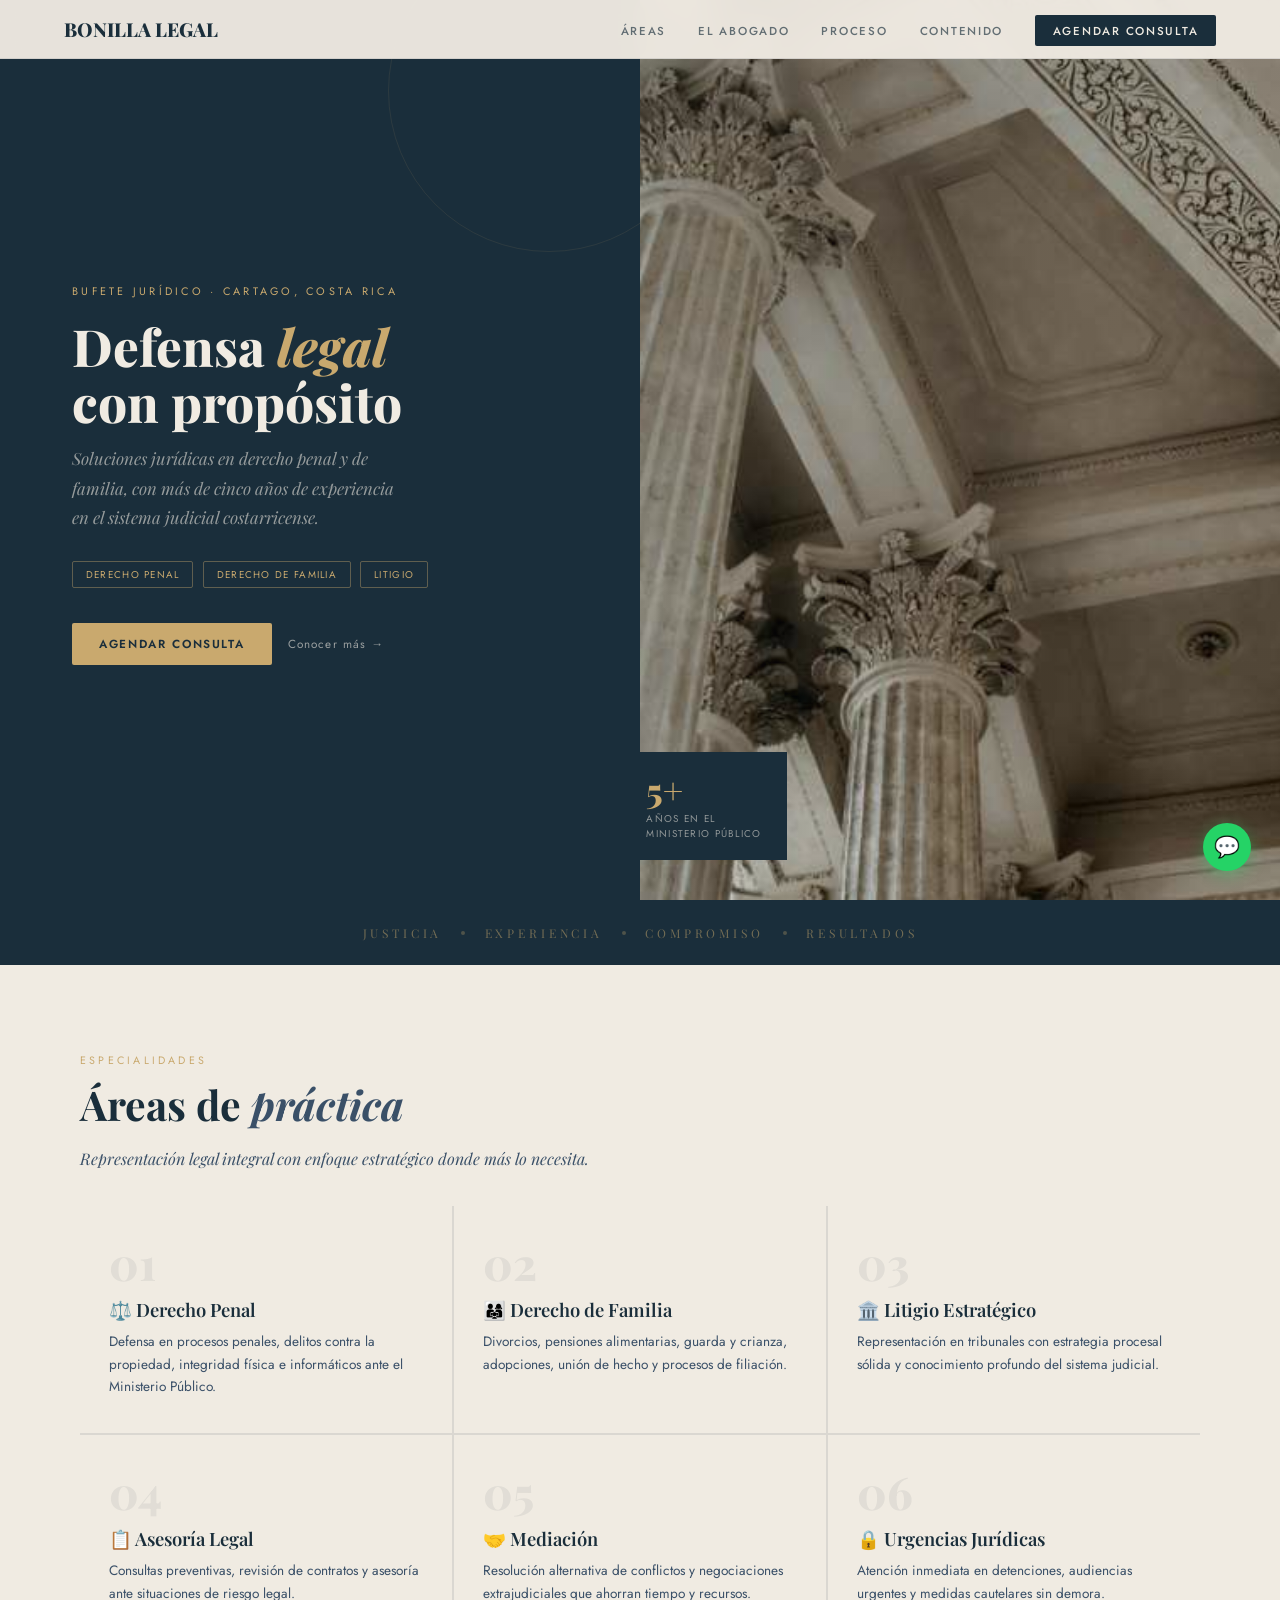
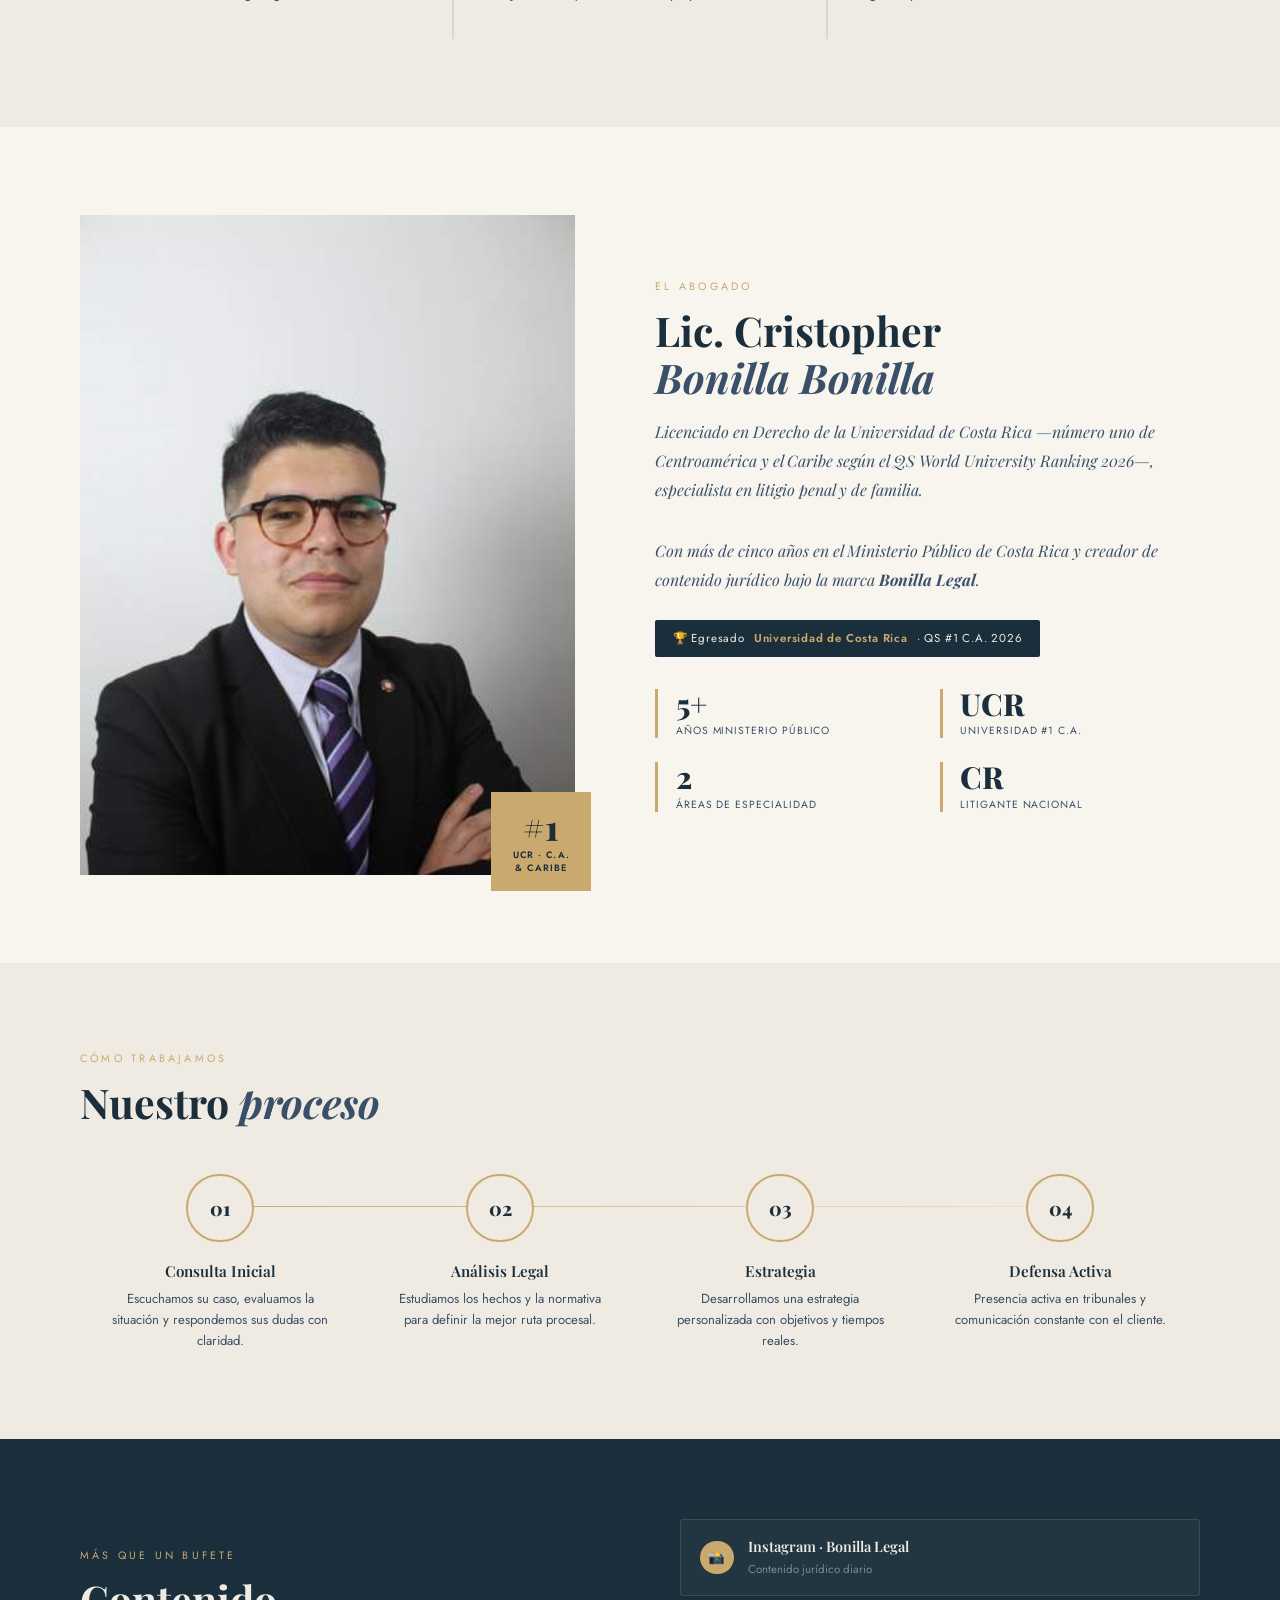
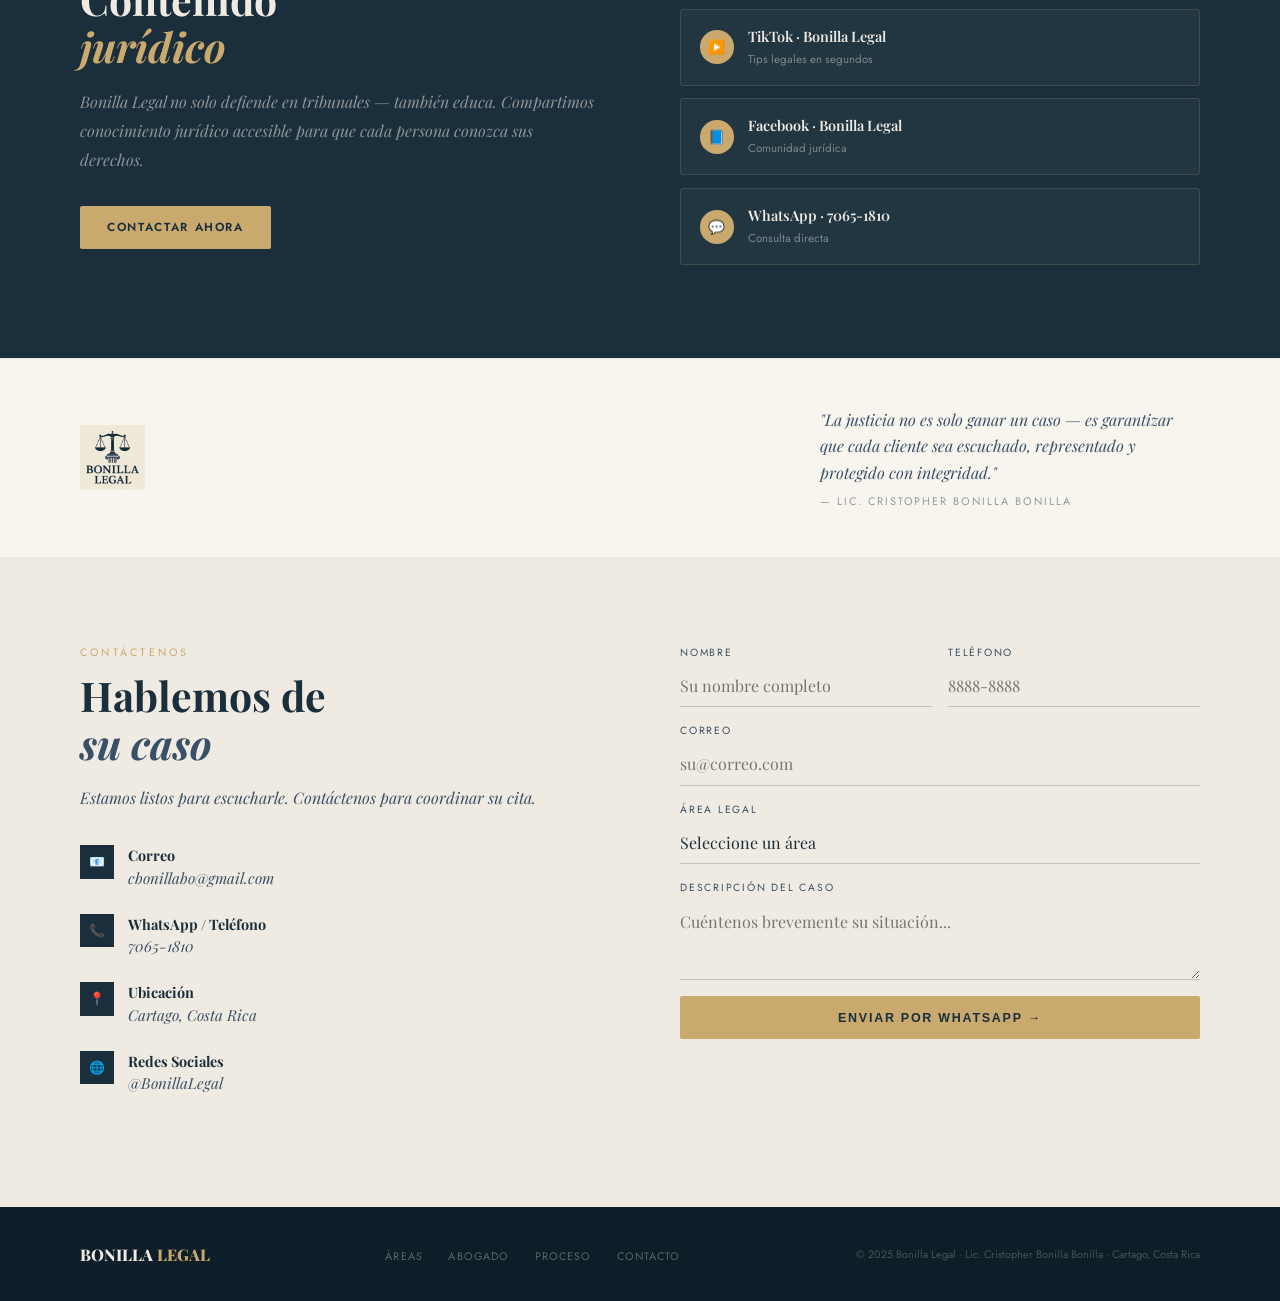
==== index.html @ 92d1a769 "Add files via upload" ====
<!DOCTYPE html>
<html lang="es">
<head>
<meta charset="UTF-8">
<meta name="viewport" content="width=device-width, initial-scale=1.0">
<title>Bonilla Legal – Lic. Cristopher Bonilla Bonilla</title>
<link href="https://fonts.googleapis.com/css2?family=Playfair+Display:ital,wght@0,400;0,700;0,800;1,400&family=Jost:wght@300;400;500;600&display=swap" rel="stylesheet">
<style>
*{margin:0;padding:0;box-sizing:border-box}
:root{--n:#1a2e3b;--c:#f0ebe2;--g:#c9a96e;--m:#3a5068;--l:#f8f5ef;--d:#0d1e28}
html{scroll-behavior:smooth}
body{background:var(--c);color:var(--n);font-family:'Jost',sans-serif;overflow-x:hidden}
a{text-decoration:none}

/* NAV */
nav{position:fixed;top:0;width:100%;z-index:100;padding:1rem 4rem;display:flex;align-items:center;justify-content:space-between;background:rgba(240,235,226,.96);backdrop-filter:blur(10px);border-bottom:1px solid rgba(26,46,59,.1);transition:all .3s}
nav.sc{padding:.65rem 4rem;box-shadow:0 2px 20px rgba(26,46,59,.08)}
.logo{font-family:'Playfair Display',serif;font-size:1.2rem;font-weight:800;color:var(--n)}
.nav-links{display:flex;gap:2rem;list-style:none;align-items:center}
.nav-links a{font-size:.72rem;font-weight:500;letter-spacing:.15em;text-transform:uppercase;color:var(--n);opacity:.65;transition:opacity .3s}
.nav-links a:hover{opacity:1}
.btn-cta{background:var(--n)!important;color:var(--c)!important;opacity:1!important;padding:.48rem 1.1rem;border-radius:2px}
.btn-cta:hover{background:var(--g)!important;color:var(--n)!important}

/* HERO */
.hero{min-height:100vh;display:grid;grid-template-columns:1fr 1fr}
.hero-l{background:var(--n);display:flex;flex-direction:column;justify-content:center;padding:8rem 4.5rem 5rem;position:relative;overflow:hidden}
.hero-l::before{content:'';position:absolute;top:-70px;right:-70px;width:320px;height:320px;border:1px solid rgba(201,169,110,.1);border-radius:50%}
.eyebrow{font-size:.68rem;letter-spacing:.3em;text-transform:uppercase;color:var(--g);margin-bottom:1.3rem}
.hero-title{font-family:'Playfair Display',serif;font-size:clamp(2.5rem,4vw,4rem);font-weight:800;color:var(--c);line-height:1.08;margin-bottom:.9rem}
.hero-title em{color:var(--g)}
.hero-sub{font-family:'Playfair Display',serif;font-size:1.05rem;font-style:italic;color:rgba(240,235,226,.58);line-height:1.75;max-width:340px;margin-bottom:1.8rem}
.badges{display:flex;gap:.6rem;flex-wrap:wrap;margin-bottom:2.2rem}
.badge{border:1px solid rgba(201,169,110,.4);color:var(--g);font-size:.62rem;letter-spacing:.13em;text-transform:uppercase;padding:.3rem .8rem;border-radius:2px}
.hero-btns{display:flex;gap:1rem;align-items:center}
.btn-p{background:var(--g);color:var(--n);padding:.82rem 1.7rem;font-size:.73rem;font-weight:600;letter-spacing:.14em;text-transform:uppercase;border-radius:2px;border:none;cursor:pointer;transition:all .3s;display:inline-block}
.btn-p:hover{background:var(--c);transform:translateY(-2px);box-shadow:0 8px 22px rgba(0,0,0,.22)}
.btn-ghost{color:rgba(240,235,226,.6);font-size:.73rem;letter-spacing:.1em;transition:color .3s}
.btn-ghost:hover{color:var(--c)}
.hero-r{position:relative;overflow:hidden}
.hero-r img{width:100%;height:100%;object-fit:cover;object-position:center;display:block}
.hero-r .overlay{position:absolute;inset:0;background:linear-gradient(135deg,rgba(26,46,59,.18),transparent)}
.stat-box{position:absolute;bottom:2.5rem;left:-1.2rem;background:var(--n);color:var(--c);padding:1.2rem 1.6rem}
.stat-box .sn{font-family:'Playfair Display',serif;font-size:2.2rem;font-weight:800;color:var(--g);display:block;line-height:1}
.stat-box .sl{font-size:.62rem;letter-spacing:.13em;text-transform:uppercase;opacity:.55;margin-top:.25rem;display:block}

/* DIVIDER */
.divider{height:65px;background:var(--n);display:flex;align-items:center;justify-content:center;gap:1.2rem;overflow:hidden}
.div-t{font-family:'Playfair Display',serif;font-size:.75rem;letter-spacing:.32em;text-transform:uppercase;color:rgba(201,169,110,.5);white-space:nowrap}
.div-d{width:4px;height:4px;background:var(--g);border-radius:50%;opacity:.3;flex-shrink:0}

/* SECTIONS */
.sec{padding:5.5rem 5rem}
.sec-alt{background:var(--l)}
.s-lbl{font-size:.67rem;letter-spacing:.3em;text-transform:uppercase;color:var(--g);margin-bottom:.8rem}
.s-ttl{font-family:'Playfair Display',serif;font-size:clamp(1.9rem,3.2vw,2.8rem);font-weight:700;color:var(--n);line-height:1.15;margin-bottom:1.1rem}
.s-ttl em{color:var(--m)}
.s-dsc{font-family:'Playfair Display',serif;font-size:1rem;font-style:italic;color:var(--m);line-height:1.8;max-width:520px;margin-bottom:2rem}

/* AREAS */
.areas-grid{display:grid;grid-template-columns:repeat(3,1fr);gap:2px;background:rgba(26,46,59,.1);margin-top:1.5rem}
.area-card{background:var(--c);padding:2.2rem 1.8rem;position:relative;overflow:hidden;transition:all .4s;cursor:default}
.area-card::after{content:'';position:absolute;bottom:0;left:0;width:0;height:3px;background:var(--g);transition:width .4s}
.area-card:hover{background:var(--n)}
.area-card:hover::after{width:100%}
.area-card:hover .a-num{color:rgba(201,169,110,.15)}
.area-card:hover .a-ttl{color:var(--c)}
.area-card:hover .a-dsc{color:rgba(240,235,226,.55)}
.a-num{font-family:'Playfair Display',serif;font-size:2.8rem;font-weight:800;color:rgba(26,46,59,.07);line-height:1;margin-bottom:.7rem;transition:color .4s}
.a-ttl{font-family:'Playfair Display',serif;font-size:1.15rem;font-weight:600;color:var(--n);margin-bottom:.5rem;transition:color .4s}
.a-dsc{font-size:.85rem;color:var(--m);line-height:1.65;transition:color .4s}

/* ABOUT */
.about-grid{display:grid;grid-template-columns:1fr 1.1fr;gap:5rem;align-items:center}
.about-img-wrap{position:relative}
.about-img{width:100%;aspect-ratio:3/4;object-fit:cover;object-position:center top;display:block}
.about-frame{position:absolute;top:-14px;right:-14px;bottom:14px;left:14px;border:1px solid rgba(201,169,110,.32);z-index:-1}
.about-badge{position:absolute;bottom:-1rem;right:-1rem;background:var(--g);color:var(--n);padding:1.1rem;text-align:center;min-width:100px}
.about-badge .bn{font-family:'Playfair Display',serif;font-size:2.2rem;font-weight:800;line-height:1;display:block}
.about-badge .bl{font-size:.58rem;letter-spacing:.12em;text-transform:uppercase;font-weight:600;margin-top:.2rem;display:block}
.ucr-badge{display:inline-flex;align-items:center;gap:.55rem;background:var(--n);color:var(--c);padding:.65rem 1.1rem;border-radius:2px;margin-top:1.6rem;font-size:.72rem;letter-spacing:.07em}
.ucr-badge span{color:var(--g);font-weight:600}
.stats-row{display:grid;grid-template-columns:1fr 1fr;gap:1.5rem;margin-top:2rem}
.stat-item{border-left:3px solid var(--g);padding-left:1.1rem}
.stat-item .stn{font-family:'Playfair Display',serif;font-size:1.9rem;font-weight:800;color:var(--n);display:block;line-height:1}
.stat-item .stl{font-size:.65rem;letter-spacing:.09em;text-transform:uppercase;color:var(--m);margin-top:.25rem;display:block}

/* PROCESS */
.process-grid{display:grid;grid-template-columns:repeat(4,1fr);gap:0;margin-top:3rem;position:relative}
.process-grid::before{content:'';position:absolute;top:2rem;left:13%;right:13%;height:1px;background:linear-gradient(90deg,var(--g),rgba(201,169,110,.15));z-index:0}
.p-step{padding:0 1.6rem;text-align:center;position:relative;z-index:1}
.p-circle{width:4.2rem;height:4.2rem;border-radius:50%;background:var(--c);border:2px solid var(--g);display:flex;align-items:center;justify-content:center;margin:0 auto 1.2rem;font-family:'Playfair Display',serif;font-size:1.2rem;font-weight:800;color:var(--n);transition:all .3s;cursor:default}
.p-step:hover .p-circle{background:var(--n);color:var(--g);transform:scale(1.08)}
.p-ttl{font-family:'Playfair Display',serif;font-size:.95rem;font-weight:600;color:var(--n);margin-bottom:.45rem}
.p-dsc{font-size:.82rem;color:var(--m);line-height:1.6}

/* CONTENT BAND */
.content-band{background:var(--n);padding:5rem;display:grid;grid-template-columns:1fr 1fr;gap:5rem;align-items:center}
.content-band .s-ttl{color:var(--c)}
.content-band .s-ttl em{color:var(--g)}
.content-band .s-dsc{color:rgba(240,235,226,.55)}
.social-card{background:rgba(255,255,255,.04);border:1px solid rgba(201,169,110,.18);padding:1rem 1.2rem;display:flex;align-items:center;gap:.9rem;border-radius:3px;transition:all .3s;margin-bottom:.8rem}
.social-card:hover{background:rgba(201,169,110,.09);border-color:var(--g);transform:translateX(5px)}
.s-icon{width:2.1rem;height:2.1rem;background:var(--g);color:var(--n);border-radius:50%;display:flex;align-items:center;justify-content:center;font-size:.85rem;flex-shrink:0}
.s-info strong{display:block;color:var(--c);font-family:'Playfair Display',serif;font-size:.9rem;font-weight:600}
.s-info span{font-size:.72rem;color:rgba(240,235,226,.45)}

/* LOGO BAND */
.logo-band{padding:3rem 5rem;background:var(--l);border-top:1px solid rgba(26,46,59,.08);display:flex;align-items:center;justify-content:space-between;gap:2rem}
.logo-band img{height:65px;width:auto}
.firm-quote{font-family:'Playfair Display',serif;font-size:1rem;font-style:italic;color:var(--m);max-width:380px;line-height:1.65}
.firm-attr{font-size:.68rem;letter-spacing:.18em;text-transform:uppercase;color:var(--m);opacity:.55;margin-top:.4rem}

/* CONTACT */
.contact-grid{display:grid;grid-template-columns:1fr 1fr;gap:5rem;align-items:start}
.c-item{display:flex;gap:.9rem;align-items:flex-start;margin-bottom:1.5rem}
.c-icon{width:2.1rem;height:2.1rem;background:var(--n);color:var(--g);display:flex;align-items:center;justify-content:center;flex-shrink:0;font-size:.8rem}
.c-detail strong{display:block;font-family:'Playfair Display',serif;font-size:.9rem;font-weight:700;color:var(--n);margin-bottom:.1rem}
.c-detail span,.c-detail a{font-family:'Playfair Display',serif;font-size:.95rem;color:var(--m);font-style:italic;transition:color .3s}
.c-detail a:hover{color:var(--g)}
.form-group{display:flex;flex-direction:column;gap:.3rem;margin-bottom:1rem}
.form-group label{font-size:.65rem;letter-spacing:.17em;text-transform:uppercase;color:var(--m)}
.form-group input,.form-group textarea,.form-group select{background:transparent;border:none;border-bottom:1.5px solid rgba(26,46,59,.22);padding:.65rem 0;font-family:'Playfair Display',serif;font-size:1rem;color:var(--n);outline:none;transition:border-color .3s;width:100%;appearance:none}
.form-group input:focus,.form-group textarea:focus,.form-group select:focus{border-bottom-color:var(--g)}
.form-group textarea{resize:vertical;min-height:80px}
.form-row{display:grid;grid-template-columns:1fr 1fr;gap:1rem}

/* FOOTER */
footer{background:var(--d);padding:2.2rem 5rem;display:flex;align-items:center;justify-content:space-between;flex-wrap:wrap;gap:1.2rem}
.f-brand{font-family:'Playfair Display',serif;font-size:1rem;font-weight:800;color:var(--c)}
.f-brand span{color:var(--g)}
.f-links{display:flex;gap:1.6rem;list-style:none}
.f-links a{color:rgba(240,235,226,.35);font-size:.68rem;letter-spacing:.1em;text-transform:uppercase;transition:color .3s}
.f-links a:hover{color:var(--g)}
.f-copy{color:rgba(240,235,226,.26);font-size:.68rem}

/* WA */
.wa{position:fixed;bottom:1.8rem;right:1.8rem;background:#25d366;color:#fff;width:3rem;height:3rem;border-radius:50%;display:flex;align-items:center;justify-content:center;font-size:1.3rem;text-decoration:none;box-shadow:0 4px 16px rgba(37,211,102,.38);z-index:200;transition:transform .3s}
.wa:hover{transform:scale(1.12)}

/* REVEAL */
.rv{opacity:0;transform:translateY(30px);transition:opacity .7s,transform .7s}
.rv.on{opacity:1;transform:none}

/* MOBILE */
@media(max-width:860px){
  nav{padding:.9rem 1.5rem}
  nav.sc{padding:.65rem 1.5rem}
  .nav-links{display:none}
  .hero{grid-template-columns:1fr}
  .hero-r{height:55vw}
  .sec{padding:3.5rem 1.5rem}
  .areas-grid{grid-template-columns:1fr}
  .about-grid{grid-template-columns:1fr;gap:2.5rem}
  .process-grid{grid-template-columns:1fr 1fr}
  .process-grid::before{display:none}
  .content-band{grid-template-columns:1fr;padding:3.5rem 1.5rem}
  .contact-grid{grid-template-columns:1fr;gap:2.5rem}
  .logo-band{padding:2.5rem 1.5rem;flex-direction:column;text-align:center}
  footer{padding:2rem 1.5rem;flex-direction:column;text-align:center}
  .form-row{grid-template-columns:1fr}
}
</style>
</head>
<body>

<!-- NAV -->
<nav id="nav">
  <a href="#" class="logo">BONILLA LEGAL</a>
  <ul class="nav-links">
    <li><a href="#areas">Áreas</a></li>
    <li><a href="#sobre">El Abogado</a></li>
    <li><a href="#proceso">Proceso</a></li>
    <li><a href="#contenido">Contenido</a></li>
    <li><a href="#contacto" class="btn-cta">Agendar Consulta</a></li>
  </ul>
</nav>

<!-- HERO -->
<section class="hero">
  <div class="hero-l">
    <p class="eyebrow">Bufete Jurídico · Cartago, Costa Rica</p>
    <h1 class="hero-title">Defensa <em>legal</em><br>con propósito</h1>
    <p class="hero-sub">Soluciones jurídicas en derecho penal y de familia, con más de cinco años de experiencia en el sistema judicial costarricense.</p>
    <div class="badges">
      <span class="badge">Derecho Penal</span>
      <span class="badge">Derecho de Familia</span>
      <span class="badge">Litigio</span>
    </div>
    <div class="hero-btns">
      <a href="#contacto" class="btn-p">Agendar Consulta</a>
      <a href="#sobre" class="btn-ghost">Conocer más →</a>
    </div>
  </div>
  <div class="hero-r">
    <img src="[data-uri]" alt="Columnas de Justicia">
    <div class="overlay"></div>
    <div class="stat-box">
      <span class="sn">5+</span>
      <span class="sl">Años en el<br>Ministerio Público</span>
    </div>
  </div>
</section>

<!-- DIVIDER -->
<div class="divider">
  <span class="div-t">Justicia</span><span class="div-d"></span>
  <span class="div-t">Experiencia</span><span class="div-d"></span>
  <span class="div-t">Compromiso</span><span class="div-d"></span>
  <span class="div-t">Resultados</span>
</div>

<!-- AREAS -->
<section class="sec" id="areas">
  <p class="s-lbl rv">Especialidades</p>
  <h2 class="s-ttl rv">Áreas de <em>práctica</em></h2>
  <p class="s-dsc rv">Representación legal integral con enfoque estratégico donde más lo necesita.</p>
  <div class="areas-grid">
    <div class="area-card rv"><div class="a-num">01</div><h3 class="a-ttl">⚖️ Derecho Penal</h3><p class="a-dsc">Defensa en procesos penales, delitos contra la propiedad, integridad física e informáticos ante el Ministerio Público.</p></div>
    <div class="area-card rv"><div class="a-num">02</div><h3 class="a-ttl">👨‍👩‍👧 Derecho de Familia</h3><p class="a-dsc">Divorcios, pensiones alimentarias, guarda y crianza, adopciones, unión de hecho y procesos de filiación.</p></div>
    <div class="area-card rv"><div class="a-num">03</div><h3 class="a-ttl">🏛️ Litigio Estratégico</h3><p class="a-dsc">Representación en tribunales con estrategia procesal sólida y conocimiento profundo del sistema judicial.</p></div>
    <div class="area-card rv"><div class="a-num">04</div><h3 class="a-ttl">📋 Asesoría Legal</h3><p class="a-dsc">Consultas preventivas, revisión de contratos y asesoría ante situaciones de riesgo legal.</p></div>
    <div class="area-card rv"><div class="a-num">05</div><h3 class="a-ttl">🤝 Mediación</h3><p class="a-dsc">Resolución alternativa de conflictos y negociaciones extrajudiciales que ahorran tiempo y recursos.</p></div>
    <div class="area-card rv"><div class="a-num">06</div><h3 class="a-ttl">🔒 Urgencias Jurídicas</h3><p class="a-dsc">Atención inmediata en detenciones, audiencias urgentes y medidas cautelares sin demora.</p></div>
  </div>
</section>

<!-- ABOUT -->
<section class="sec sec-alt" id="sobre">
  <div class="about-grid">
    <div class="about-img-wrap rv">
      <img src="[data-uri]" alt="Lic. Cristopher Bonilla Bonilla" class="about-img">
      <div class="about-frame"></div>
      <div class="about-badge">
        <span class="bn">#1</span>
        <span class="bl">UCR · C.A.<br>&amp; Caribe</span>
      </div>
    </div>
    <div class="rv">
      <p class="s-lbl">El Abogado</p>
      <h2 class="s-ttl">Lic. Cristopher<br><em>Bonilla Bonilla</em></h2>
      <p class="s-dsc">Licenciado en Derecho de la Universidad de Costa Rica —número uno de Centroamérica y el Caribe según el QS World University Ranking 2026—, especialista en litigio penal y de familia.</p>
      <p class="s-dsc" style="margin-bottom:0">Con más de cinco años en el Ministerio Público de Costa Rica y creador de contenido jurídico bajo la marca <strong>Bonilla Legal</strong>.</p>
      <div class="ucr-badge">🏆 Egresado <span>Universidad de Costa Rica</span> · QS #1 C.A. 2026</div>
      <div class="stats-row">
        <div class="stat-item"><span class="stn">5+</span><span class="stl">Años Ministerio Público</span></div>
        <div class="stat-item"><span class="stn">UCR</span><span class="stl">Universidad #1 C.A.</span></div>
        <div class="stat-item"><span class="stn">2</span><span class="stl">Áreas de Especialidad</span></div>
        <div class="stat-item"><span class="stn">CR</span><span class="stl">Litigante Nacional</span></div>
      </div>
    </div>
  </div>
</section>

<!-- PROCESS -->
<section class="sec" id="proceso">
  <p class="s-lbl rv">Cómo trabajamos</p>
  <h2 class="s-ttl rv">Nuestro <em>proceso</em></h2>
  <div class="process-grid rv">
    <div class="p-step"><div class="p-circle">01</div><h3 class="p-ttl">Consulta Inicial</h3><p class="p-dsc">Escuchamos su caso, evaluamos la situación y respondemos sus dudas con claridad.</p></div>
    <div class="p-step"><div class="p-circle">02</div><h3 class="p-ttl">Análisis Legal</h3><p class="p-dsc">Estudiamos los hechos y la normativa para definir la mejor ruta procesal.</p></div>
    <div class="p-step"><div class="p-circle">03</div><h3 class="p-ttl">Estrategia</h3><p class="p-dsc">Desarrollamos una estrategia personalizada con objetivos y tiempos reales.</p></div>
    <div class="p-step"><div class="p-circle">04</div><h3 class="p-ttl">Defensa Activa</h3><p class="p-dsc">Presencia activa en tribunales y comunicación constante con el cliente.</p></div>
  </div>
</section>

<!-- CONTENT BAND -->
<section class="content-band" id="contenido">
  <div class="rv">
    <p class="s-lbl">Más que un bufete</p>
    <h2 class="s-ttl">Contenido<br><em>jurídico</em></h2>
    <p class="s-dsc">Bonilla Legal no solo defiende en tribunales — también educa. Compartimos conocimiento jurídico accesible para que cada persona conozca sus derechos.</p>
    <a href="https://wa.me/50670651810" target="_blank" class="btn-p">Contactar ahora</a>
  </div>
  <div class="rv">
    <a href="#" class="social-card"><div class="s-icon">📸</div><div class="s-info"><strong>Instagram · Bonilla Legal</strong><span>Contenido jurídico diario</span></div></a>
    <a href="#" class="social-card"><div class="s-icon">▶️</div><div class="s-info"><strong>TikTok · Bonilla Legal</strong><span>Tips legales en segundos</span></div></a>
    <a href="#" class="social-card"><div class="s-icon">📘</div><div class="s-info"><strong>Facebook · Bonilla Legal</strong><span>Comunidad jurídica</span></div></a>
    <a href="https://wa.me/50670651810" target="_blank" class="social-card"><div class="s-icon">💬</div><div class="s-info"><strong>WhatsApp · 7065-1810</strong><span>Consulta directa</span></div></a>
  </div>
</section>

<!-- LOGO BAND -->
<div class="logo-band rv">
  <img src="[data-uri]" alt="Bonilla Legal">
  <div>
    <p class="firm-quote">"La justicia no es solo ganar un caso — es garantizar que cada cliente sea escuchado, representado y protegido con integridad."</p>
    <p class="firm-attr">— Lic. Cristopher Bonilla Bonilla</p>
  </div>
</div>

<!-- CONTACT -->
<section class="sec" id="contacto">
  <div class="contact-grid">
    <div class="rv">
      <p class="s-lbl">Contáctenos</p>
      <h2 class="s-ttl">Hablemos de<br><em>su caso</em></h2>
      <p class="s-dsc">Estamos listos para escucharle. Contáctenos para coordinar su cita.</p>
      <div class="c-item"><div class="c-icon">📧</div><div class="c-detail"><strong>Correo</strong><a href="mailto:cbonillabo@gmail.com">cbonillabo@gmail.com</a></div></div>
      <div class="c-item"><div class="c-icon">📞</div><div class="c-detail"><strong>WhatsApp / Teléfono</strong><a href="https://wa.me/50670651810">7065-1810</a></div></div>
      <div class="c-item"><div class="c-icon">📍</div><div class="c-detail"><strong>Ubicación</strong><span>Cartago, Costa Rica</span></div></div>
      <div class="c-item"><div class="c-icon">🌐</div><div class="c-detail"><strong>Redes Sociales</strong><span>@BonillaLegal</span></div></div>
    </div>
    <div class="rv">
      <div class="form-row">
        <div class="form-group"><label>Nombre</label><input id="fn" type="text" placeholder="Su nombre completo"></div>
        <div class="form-group"><label>Teléfono</label><input type="tel" placeholder="8888-8888"></div>
      </div>
      <div class="form-group"><label>Correo</label><input type="email" placeholder="su@correo.com"></div>
      <div class="form-group"><label>Área Legal</label>
        <select id="fa">
          <option value="">Seleccione un área</option>
          <option>Derecho Penal</option><option>Derecho de Familia</option>
          <option>Litigio Estratégico</option><option>Asesoría Legal</option>
          <option>Urgencia Jurídica</option><option>Otro</option>
        </select>
      </div>
      <div class="form-group"><label>Descripción del caso</label><textarea id="fm" placeholder="Cuéntenos brevemente su situación..."></textarea></div>
      <button class="btn-p" onclick="sendWA()" style="width:100%;padding:.9rem;font-size:.78rem">Enviar por WhatsApp →</button>
    </div>
  </div>
</section>

<!-- FOOTER -->
<footer>
  <div class="f-brand">BONILLA <span>LEGAL</span></div>
  <ul class="f-links">
    <li><a href="#areas">Áreas</a></li>
    <li><a href="#sobre">Abogado</a></li>
    <li><a href="#proceso">Proceso</a></li>
    <li><a href="#contacto">Contacto</a></li>
  </ul>
  <p class="f-copy">© 2025 Bonilla Legal · Lic. Cristopher Bonilla Bonilla · Cartago, Costa Rica</p>
</footer>

<a href="https://wa.me/50670651810?text=Hola%2C%20me%20interesa%20una%20consulta%20legal" target="_blank" class="wa">💬</a>

<script>
window.addEventListener('scroll',function(){
  document.getElementById('nav').classList.toggle('sc', window.scrollY > 40);
});
const obs = new IntersectionObserver(function(entries){
  entries.forEach(function(e){ if(e.isIntersecting) e.target.classList.add('on'); });
},{threshold:0.1});
document.querySelectorAll('.rv').forEach(function(el){ obs.observe(el); });
function sendWA(){
  var n=document.getElementById('fn').value||'Sin nombre';
  var a=document.getElementById('fa').value||'General';
  var m=document.getElementById('fm').value||'Sin descripción';
  window.open('https://wa.me/50670651810?text='+encodeURIComponent('Hola Lic. Bonilla, mi nombre es '+n+'. Área: '+a+'. Caso: '+m),'_blank');
}
</script>
</body>
</html>
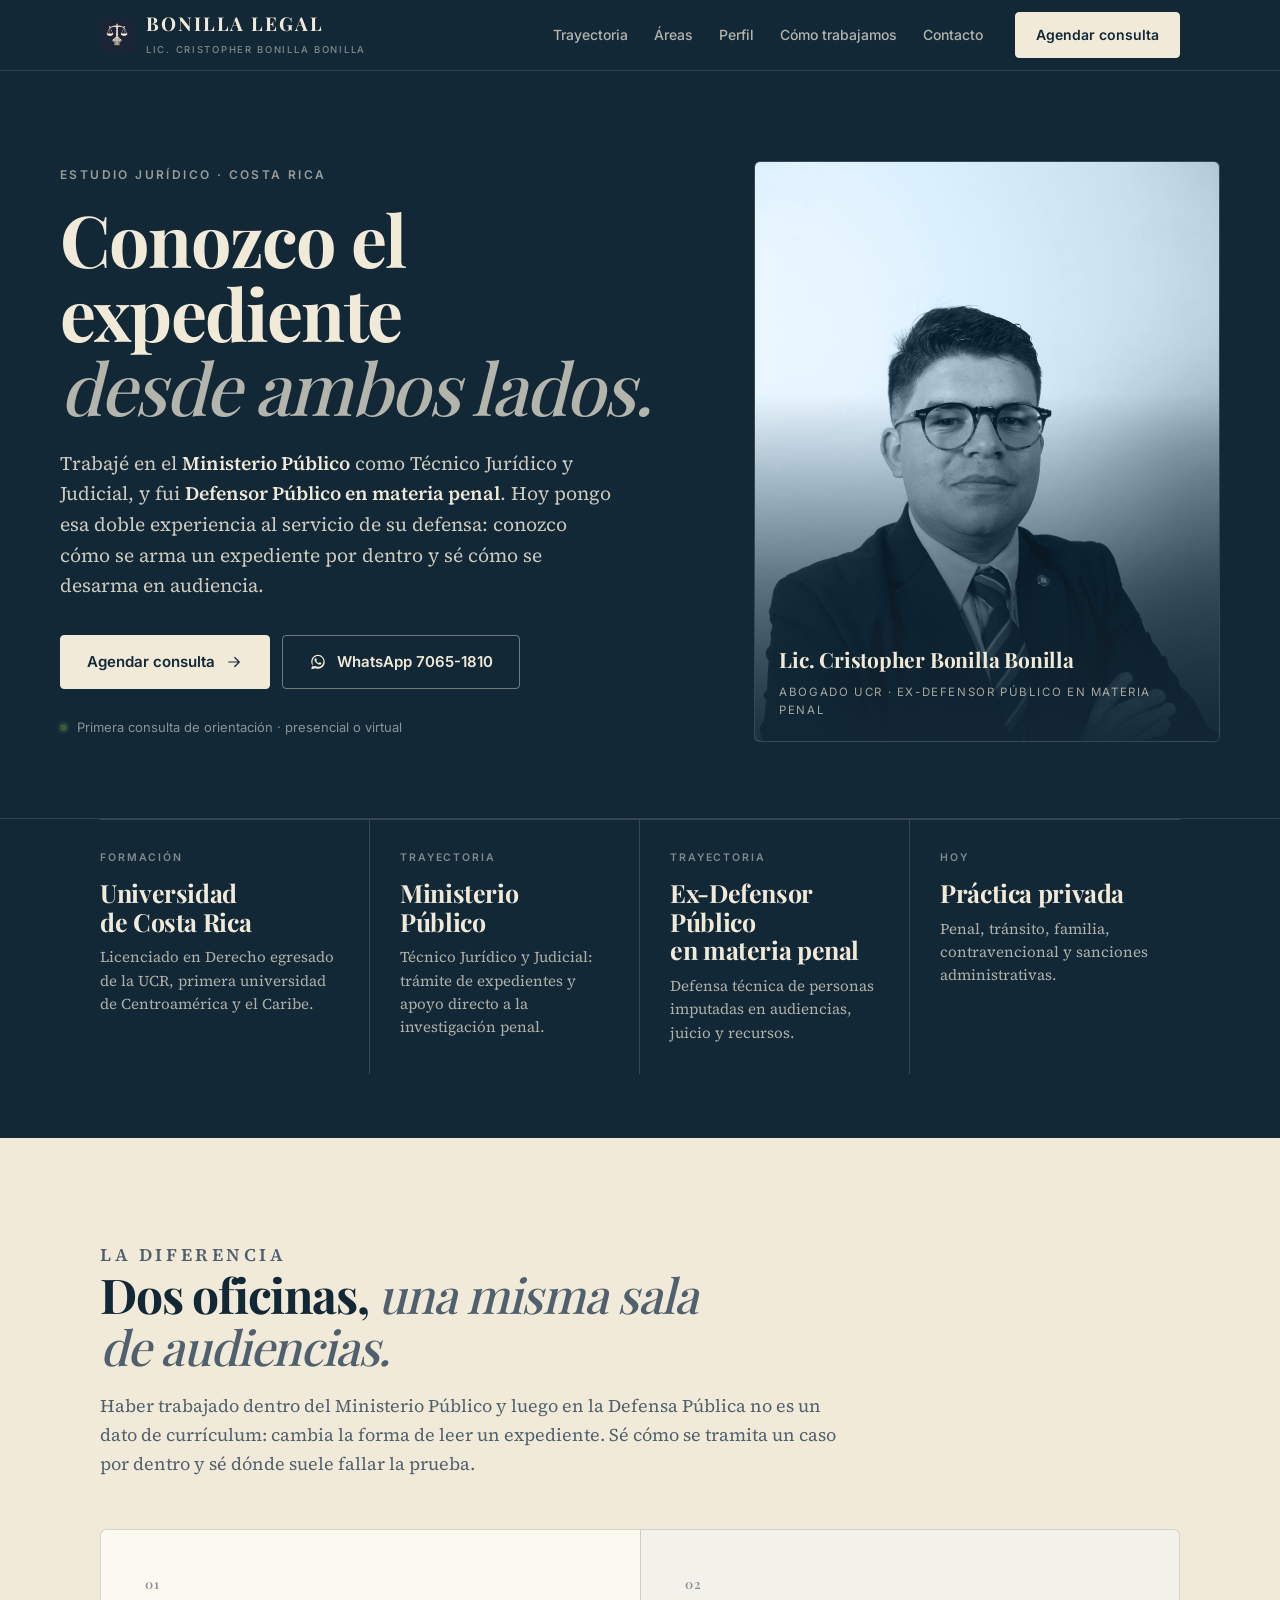
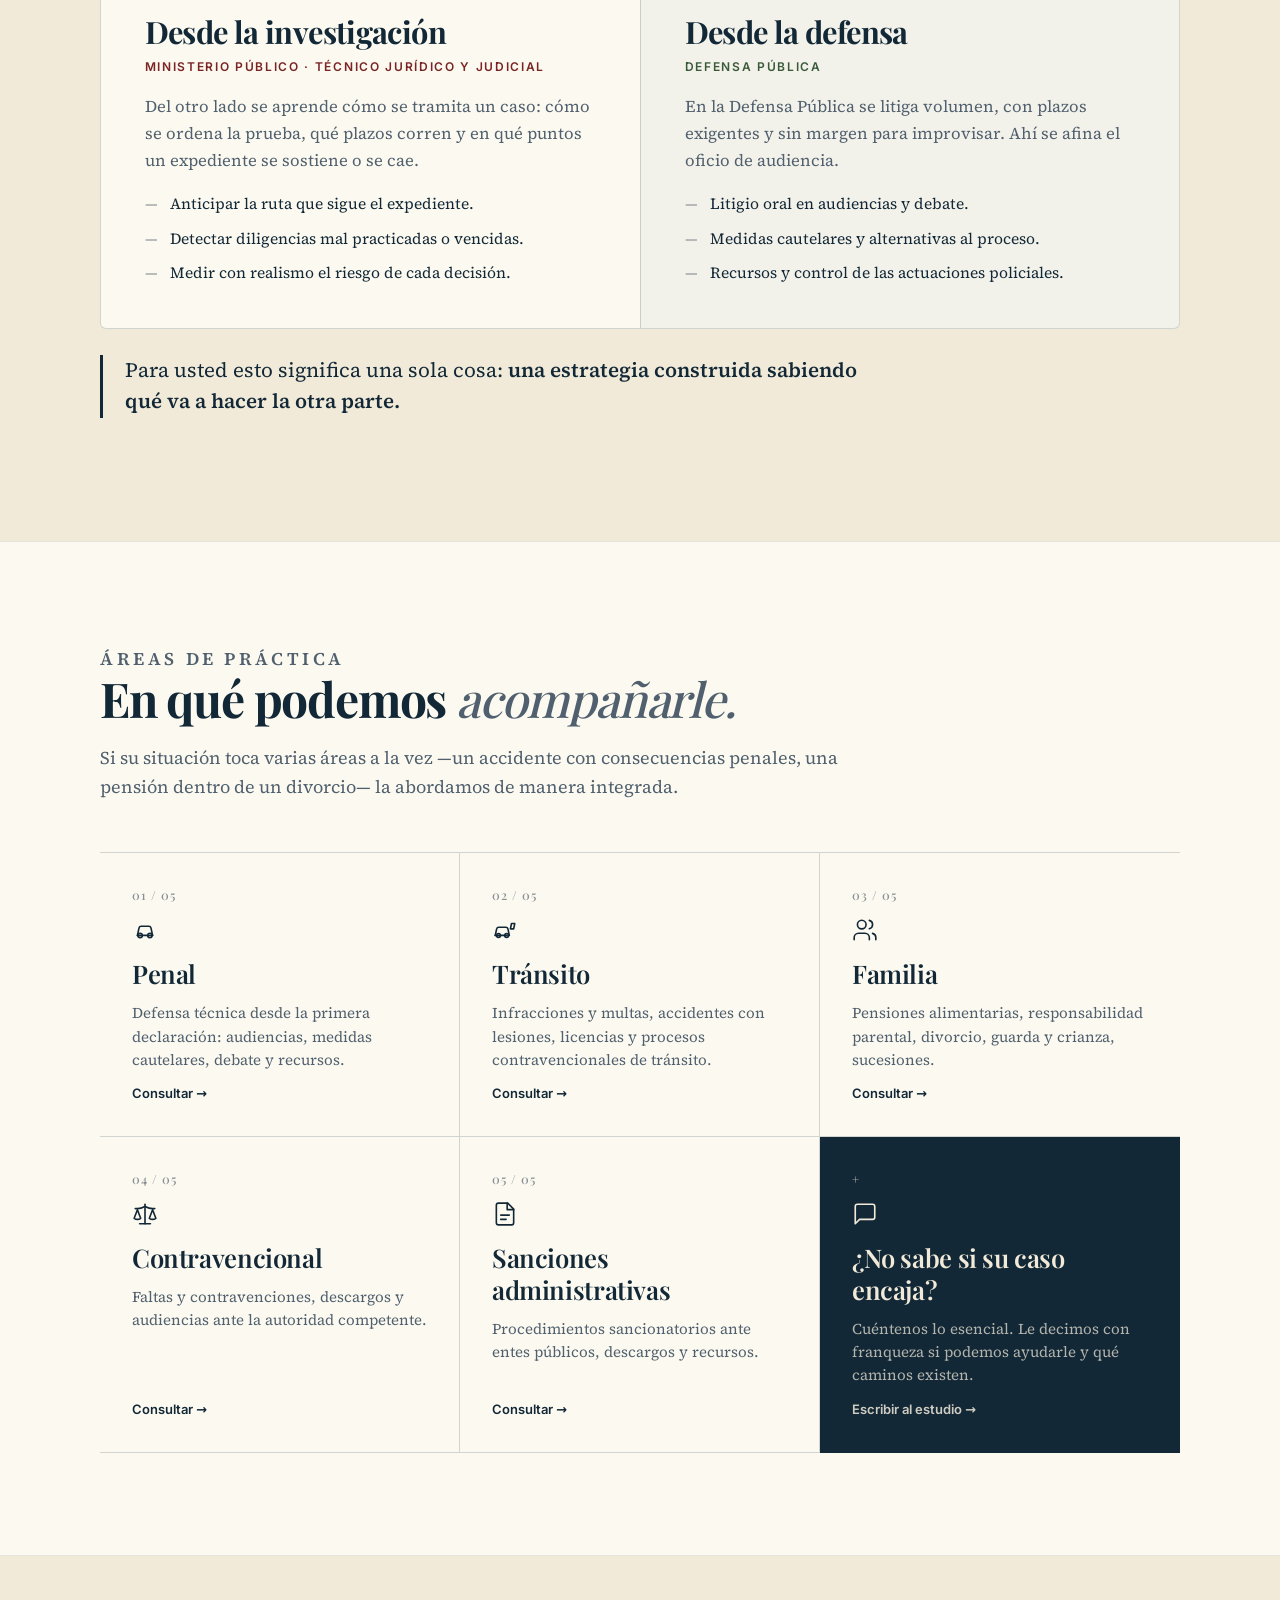
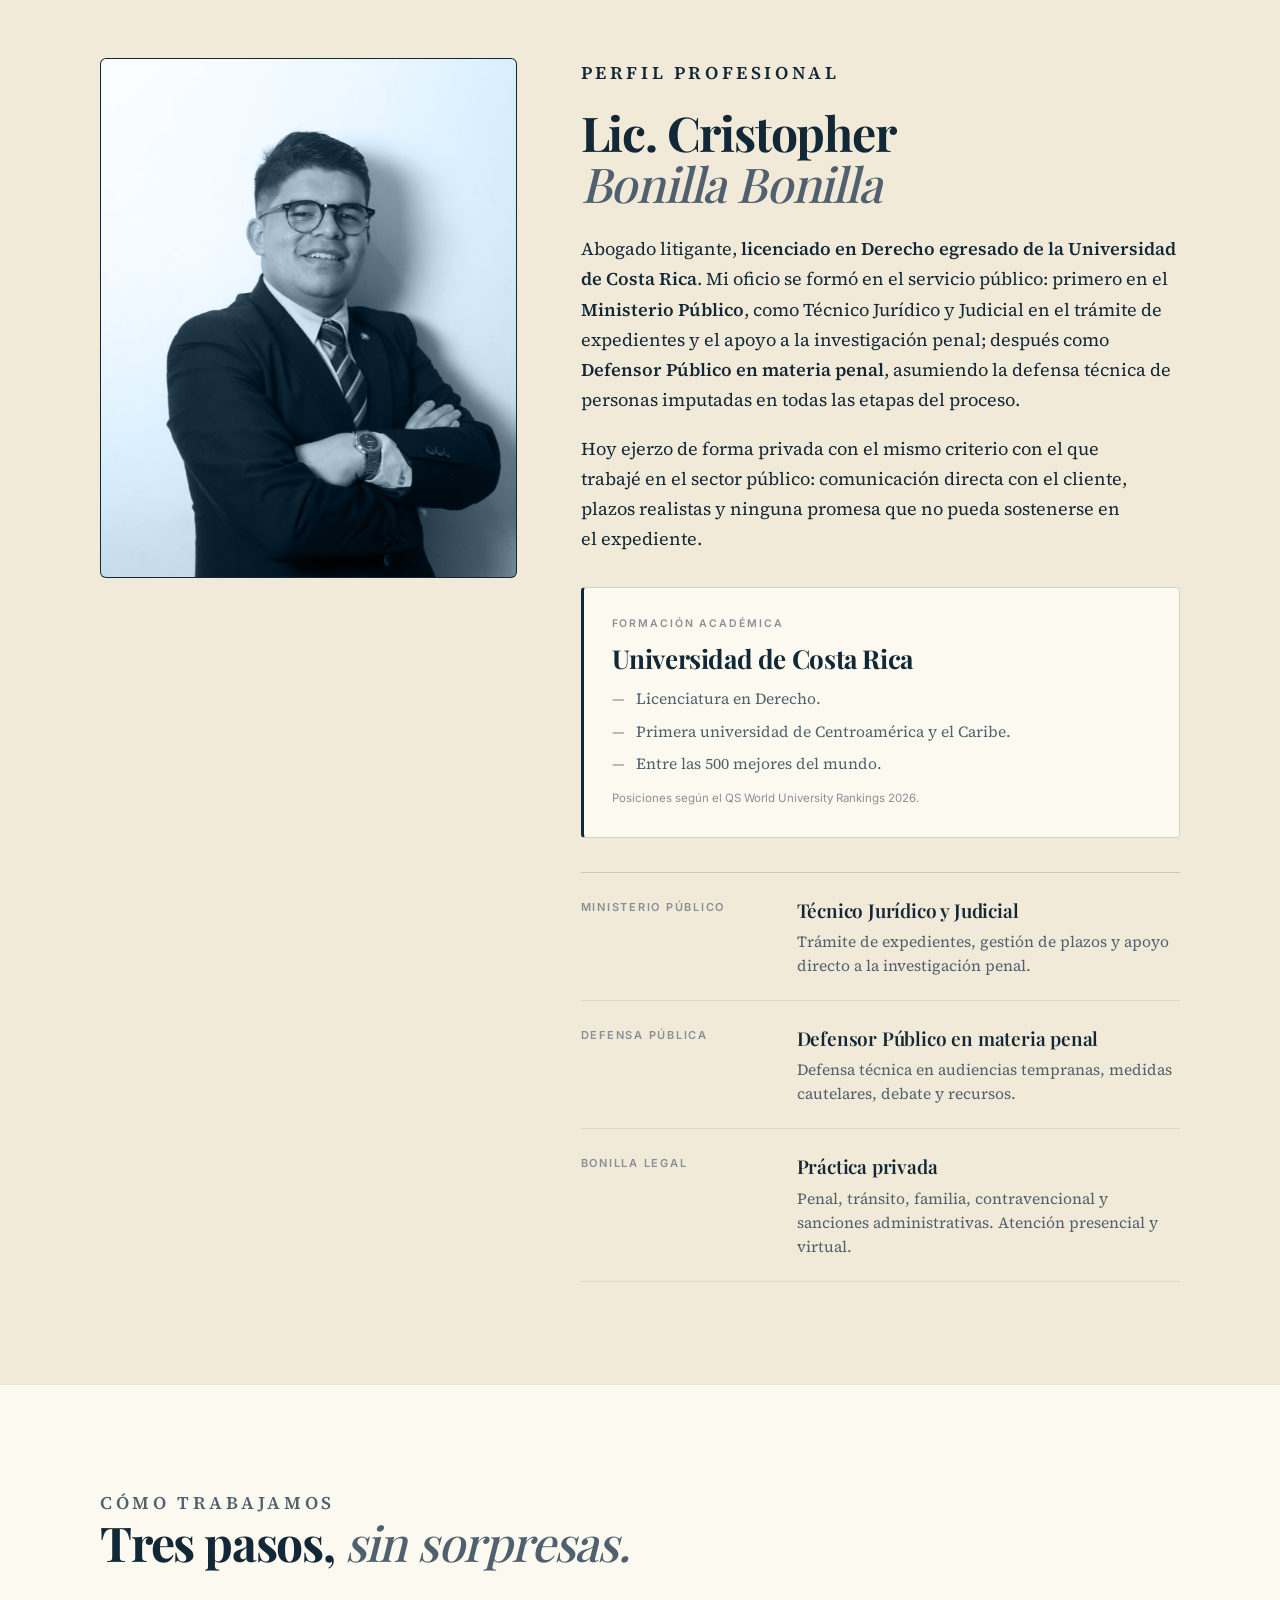
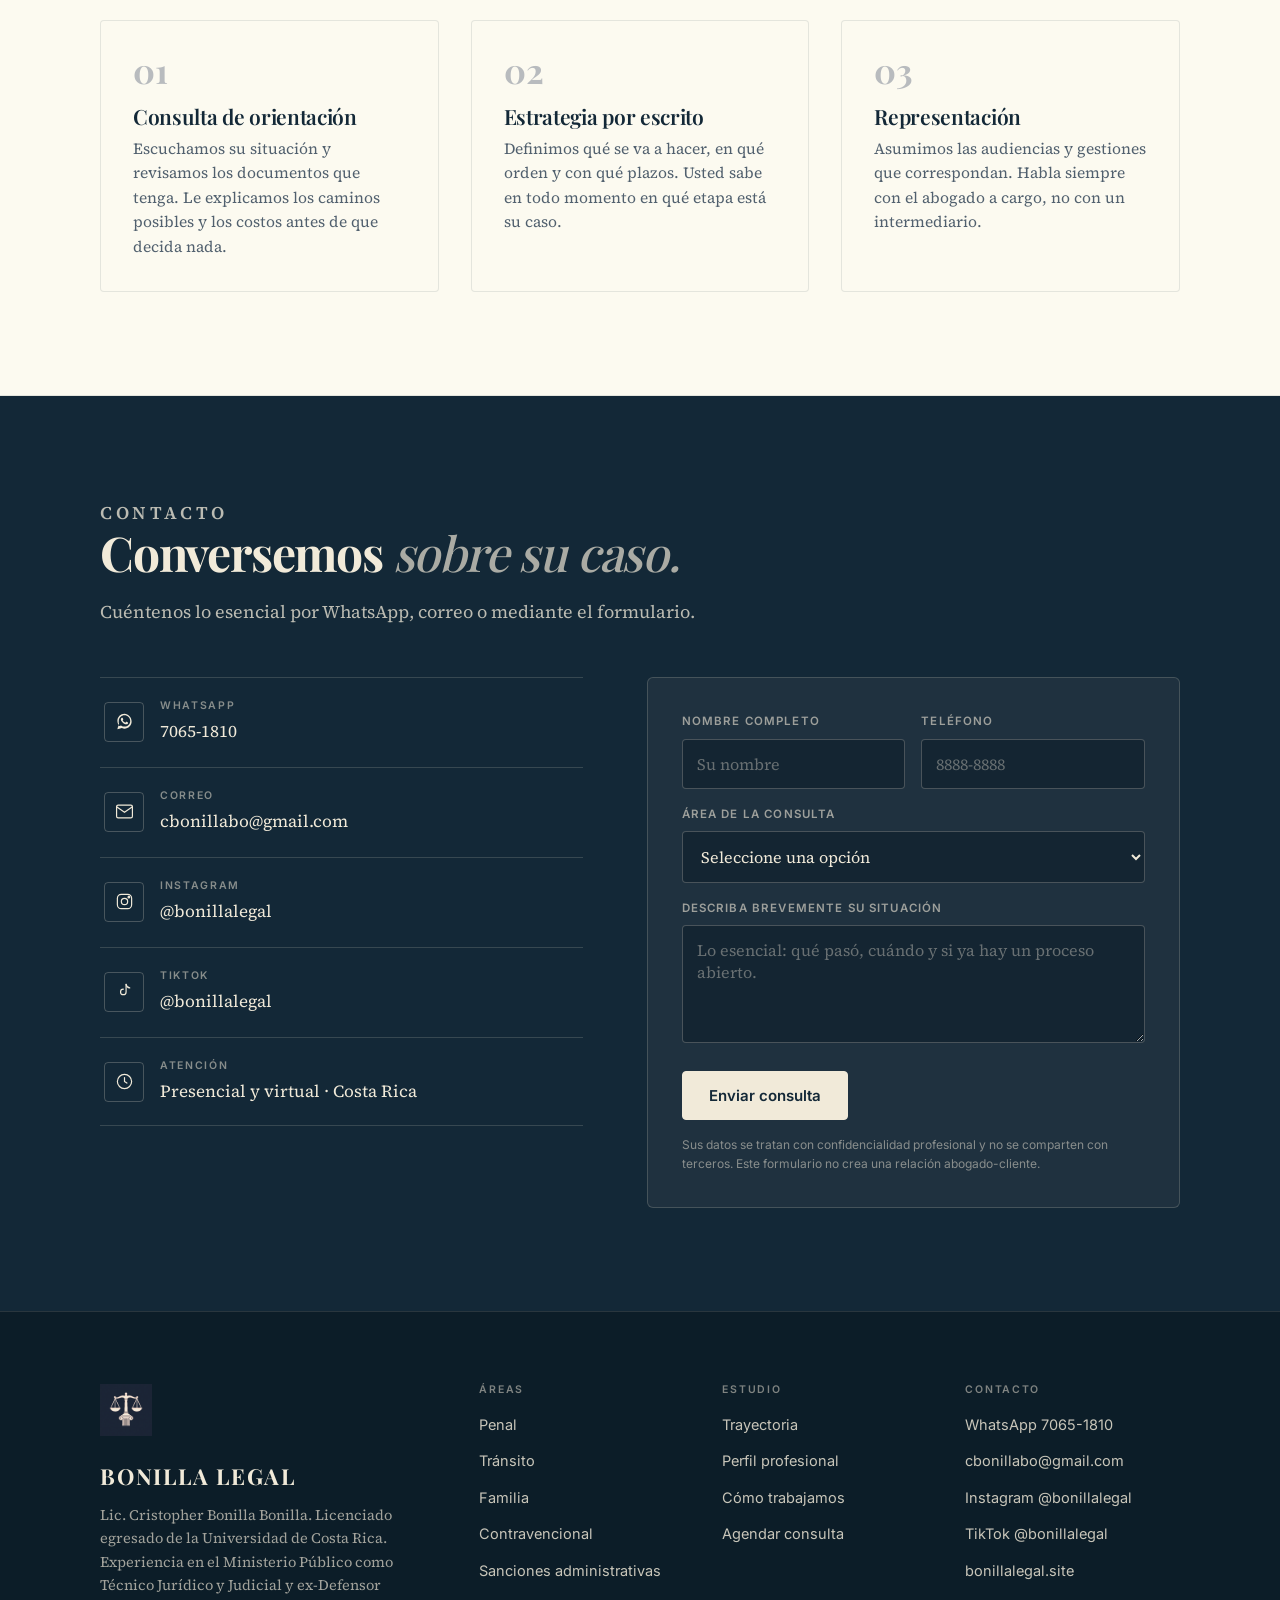
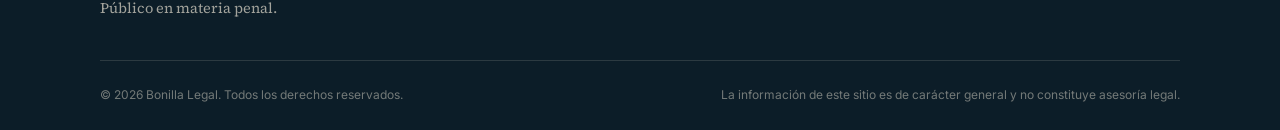
==== commit 48fabe24: "Add files via upload" ====
--- a/index.html
+++ b/index.html
@@ -1,354 +1,387 @@
 <!DOCTYPE html>
-<html lang="es">
+<html>
 <head>
-<meta charset="UTF-8">
-<meta name="viewport" content="width=device-width, initial-scale=1.0">
-<title>Bonilla Legal – Lic. Cristopher Bonilla Bonilla</title>
-<link href="https://fonts.googleapis.com/css2?family=Playfair+Display:ital,wght@0,400;0,700;0,800;1,400&family=Jost:wght@300;400;500;600&display=swap" rel="stylesheet">
-<style>
-*{margin:0;padding:0;box-sizing:border-box}
-:root{--n:#1a2e3b;--c:#f0ebe2;--g:#c9a96e;--m:#3a5068;--l:#f8f5ef;--d:#0d1e28}
-html{scroll-behavior:smooth}
-body{background:var(--c);color:var(--n);font-family:'Jost',sans-serif;overflow-x:hidden}
-a{text-decoration:none}
-
-/* NAV */
-nav{position:fixed;top:0;width:100%;z-index:100;padding:1rem 4rem;display:flex;align-items:center;justify-content:space-between;background:rgba(240,235,226,.96);backdrop-filter:blur(10px);border-bottom:1px solid rgba(26,46,59,.1);transition:all .3s}
-nav.sc{padding:.65rem 4rem;box-shadow:0 2px 20px rgba(26,46,59,.08)}
-.logo{font-family:'Playfair Display',serif;font-size:1.2rem;font-weight:800;color:var(--n)}
-.nav-links{display:flex;gap:2rem;list-style:none;align-items:center}
-.nav-links a{font-size:.72rem;font-weight:500;letter-spacing:.15em;text-transform:uppercase;color:var(--n);opacity:.65;transition:opacity .3s}
-.nav-links a:hover{opacity:1}
-.btn-cta{background:var(--n)!important;color:var(--c)!important;opacity:1!important;padding:.48rem 1.1rem;border-radius:2px}
-.btn-cta:hover{background:var(--g)!important;color:var(--n)!important}
-
-/* HERO */
-.hero{min-height:100vh;display:grid;grid-template-columns:1fr 1fr}
-.hero-l{background:var(--n);display:flex;flex-direction:column;justify-content:center;padding:8rem 4.5rem 5rem;position:relative;overflow:hidden}
-.hero-l::before{content:'';position:absolute;top:-70px;right:-70px;width:320px;height:320px;border:1px solid rgba(201,169,110,.1);border-radius:50%}
-.eyebrow{font-size:.68rem;letter-spacing:.3em;text-transform:uppercase;color:var(--g);margin-bottom:1.3rem}
-.hero-title{font-family:'Playfair Display',serif;font-size:clamp(2.5rem,4vw,4rem);font-weight:800;color:var(--c);line-height:1.08;margin-bottom:.9rem}
-.hero-title em{color:var(--g)}
-.hero-sub{font-family:'Playfair Display',serif;font-size:1.05rem;font-style:italic;color:rgba(240,235,226,.58);line-height:1.75;max-width:340px;margin-bottom:1.8rem}
-.badges{display:flex;gap:.6rem;flex-wrap:wrap;margin-bottom:2.2rem}
-.badge{border:1px solid rgba(201,169,110,.4);color:var(--g);font-size:.62rem;letter-spacing:.13em;text-transform:uppercase;padding:.3rem .8rem;border-radius:2px}
-.hero-btns{display:flex;gap:1rem;align-items:center}
-.btn-p{background:var(--g);color:var(--n);padding:.82rem 1.7rem;font-size:.73rem;font-weight:600;letter-spacing:.14em;text-transform:uppercase;border-radius:2px;border:none;cursor:pointer;transition:all .3s;display:inline-block}
-.btn-p:hover{background:var(--c);transform:translateY(-2px);box-shadow:0 8px 22px rgba(0,0,0,.22)}
-.btn-ghost{color:rgba(240,235,226,.6);font-size:.73rem;letter-spacing:.1em;transition:color .3s}
-.btn-ghost:hover{color:var(--c)}
-.hero-r{position:relative;overflow:hidden}
-.hero-r img{width:100%;height:100%;object-fit:cover;object-position:center;display:block}
-.hero-r .overlay{position:absolute;inset:0;background:linear-gradient(135deg,rgba(26,46,59,.18),transparent)}
-.stat-box{position:absolute;bottom:2.5rem;left:-1.2rem;background:var(--n);color:var(--c);padding:1.2rem 1.6rem}
-.stat-box .sn{font-family:'Playfair Display',serif;font-size:2.2rem;font-weight:800;color:var(--g);display:block;line-height:1}
-.stat-box .sl{font-size:.62rem;letter-spacing:.13em;text-transform:uppercase;opacity:.55;margin-top:.25rem;display:block}
-
-/* DIVIDER */
-.divider{height:65px;background:var(--n);display:flex;align-items:center;justify-content:center;gap:1.2rem;overflow:hidden}
-.div-t{font-family:'Playfair Display',serif;font-size:.75rem;letter-spacing:.32em;text-transform:uppercase;color:rgba(201,169,110,.5);white-space:nowrap}
-.div-d{width:4px;height:4px;background:var(--g);border-radius:50%;opacity:.3;flex-shrink:0}
-
-/* SECTIONS */
-.sec{padding:5.5rem 5rem}
-.sec-alt{background:var(--l)}
-.s-lbl{font-size:.67rem;letter-spacing:.3em;text-transform:uppercase;color:var(--g);margin-bottom:.8rem}
-.s-ttl{font-family:'Playfair Display',serif;font-size:clamp(1.9rem,3.2vw,2.8rem);font-weight:700;color:var(--n);line-height:1.15;margin-bottom:1.1rem}
-.s-ttl em{color:var(--m)}
-.s-dsc{font-family:'Playfair Display',serif;font-size:1rem;font-style:italic;color:var(--m);line-height:1.8;max-width:520px;margin-bottom:2rem}
-
-/* AREAS */
-.areas-grid{display:grid;grid-template-columns:repeat(3,1fr);gap:2px;background:rgba(26,46,59,.1);margin-top:1.5rem}
-.area-card{background:var(--c);padding:2.2rem 1.8rem;position:relative;overflow:hidden;transition:all .4s;cursor:default}
-.area-card::after{content:'';position:absolute;bottom:0;left:0;width:0;height:3px;background:var(--g);transition:width .4s}
-.area-card:hover{background:var(--n)}
-.area-card:hover::after{width:100%}
-.area-card:hover .a-num{color:rgba(201,169,110,.15)}
-.area-card:hover .a-ttl{color:var(--c)}
-.area-card:hover .a-dsc{color:rgba(240,235,226,.55)}
-.a-num{font-family:'Playfair Display',serif;font-size:2.8rem;font-weight:800;color:rgba(26,46,59,.07);line-height:1;margin-bottom:.7rem;transition:color .4s}
-.a-ttl{font-family:'Playfair Display',serif;font-size:1.15rem;font-weight:600;color:var(--n);margin-bottom:.5rem;transition:color .4s}
-.a-dsc{font-size:.85rem;color:var(--m);line-height:1.65;transition:color .4s}
-
-/* ABOUT */
-.about-grid{display:grid;grid-template-columns:1fr 1.1fr;gap:5rem;align-items:center}
-.about-img-wrap{position:relative}
-.about-img{width:100%;aspect-ratio:3/4;object-fit:cover;object-position:center top;display:block}
-.about-frame{position:absolute;top:-14px;right:-14px;bottom:14px;left:14px;border:1px solid rgba(201,169,110,.32);z-index:-1}
-.about-badge{position:absolute;bottom:-1rem;right:-1rem;background:var(--g);color:var(--n);padding:1.1rem;text-align:center;min-width:100px}
-.about-badge .bn{font-family:'Playfair Display',serif;font-size:2.2rem;font-weight:800;line-height:1;display:block}
-.about-badge .bl{font-size:.58rem;letter-spacing:.12em;text-transform:uppercase;font-weight:600;margin-top:.2rem;display:block}
-.ucr-badge{display:inline-flex;align-items:center;gap:.55rem;background:var(--n);color:var(--c);padding:.65rem 1.1rem;border-radius:2px;margin-top:1.6rem;font-size:.72rem;letter-spacing:.07em}
-.ucr-badge span{color:var(--g);font-weight:600}
-.stats-row{display:grid;grid-template-columns:1fr 1fr;gap:1.5rem;margin-top:2rem}
-.stat-item{border-left:3px solid var(--g);padding-left:1.1rem}
-.stat-item .stn{font-family:'Playfair Display',serif;font-size:1.9rem;font-weight:800;color:var(--n);display:block;line-height:1}
-.stat-item .stl{font-size:.65rem;letter-spacing:.09em;text-transform:uppercase;color:var(--m);margin-top:.25rem;display:block}
-
-/* PROCESS */
-.process-grid{display:grid;grid-template-columns:repeat(4,1fr);gap:0;margin-top:3rem;position:relative}
-.process-grid::before{content:'';position:absolute;top:2rem;left:13%;right:13%;height:1px;background:linear-gradient(90deg,var(--g),rgba(201,169,110,.15));z-index:0}
-.p-step{padding:0 1.6rem;text-align:center;position:relative;z-index:1}
-.p-circle{width:4.2rem;height:4.2rem;border-radius:50%;background:var(--c);border:2px solid var(--g);display:flex;align-items:center;justify-content:center;margin:0 auto 1.2rem;font-family:'Playfair Display',serif;font-size:1.2rem;font-weight:800;color:var(--n);transition:all .3s;cursor:default}
-.p-step:hover .p-circle{background:var(--n);color:var(--g);transform:scale(1.08)}
-.p-ttl{font-family:'Playfair Display',serif;font-size:.95rem;font-weight:600;color:var(--n);margin-bottom:.45rem}
-.p-dsc{font-size:.82rem;color:var(--m);line-height:1.6}
-
-/* CONTENT BAND */
-.content-band{background:var(--n);padding:5rem;display:grid;grid-template-columns:1fr 1fr;gap:5rem;align-items:center}
-.content-band .s-ttl{color:var(--c)}
-.content-band .s-ttl em{color:var(--g)}
-.content-band .s-dsc{color:rgba(240,235,226,.55)}
-.social-card{background:rgba(255,255,255,.04);border:1px solid rgba(201,169,110,.18);padding:1rem 1.2rem;display:flex;align-items:center;gap:.9rem;border-radius:3px;transition:all .3s;margin-bottom:.8rem}
-.social-card:hover{background:rgba(201,169,110,.09);border-color:var(--g);transform:translateX(5px)}
-.s-icon{width:2.1rem;height:2.1rem;background:var(--g);color:var(--n);border-radius:50%;display:flex;align-items:center;justify-content:center;font-size:.85rem;flex-shrink:0}
-.s-info strong{display:block;color:var(--c);font-family:'Playfair Display',serif;font-size:.9rem;font-weight:600}
-.s-info span{font-size:.72rem;color:rgba(240,235,226,.45)}
-
-/* LOGO BAND */
-.logo-band{padding:3rem 5rem;background:var(--l);border-top:1px solid rgba(26,46,59,.08);display:flex;align-items:center;justify-content:space-between;gap:2rem}
-.logo-band img{height:65px;width:auto}
-.firm-quote{font-family:'Playfair Display',serif;font-size:1rem;font-style:italic;color:var(--m);max-width:380px;line-height:1.65}
-.firm-attr{font-size:.68rem;letter-spacing:.18em;text-transform:uppercase;color:var(--m);opacity:.55;margin-top:.4rem}
-
-/* CONTACT */
-.contact-grid{display:grid;grid-template-columns:1fr 1fr;gap:5rem;align-items:start}
-.c-item{display:flex;gap:.9rem;align-items:flex-start;margin-bottom:1.5rem}
-.c-icon{width:2.1rem;height:2.1rem;background:var(--n);color:var(--g);display:flex;align-items:center;justify-content:center;flex-shrink:0;font-size:.8rem}
-.c-detail strong{display:block;font-family:'Playfair Display',serif;font-size:.9rem;font-weight:700;color:var(--n);margin-bottom:.1rem}
-.c-detail span,.c-detail a{font-family:'Playfair Display',serif;font-size:.95rem;color:var(--m);font-style:italic;transition:color .3s}
-.c-detail a:hover{color:var(--g)}
-.form-group{display:flex;flex-direction:column;gap:.3rem;margin-bottom:1rem}
-.form-group label{font-size:.65rem;letter-spacing:.17em;text-transform:uppercase;color:var(--m)}
-.form-group input,.form-group textarea,.form-group select{background:transparent;border:none;border-bottom:1.5px solid rgba(26,46,59,.22);padding:.65rem 0;font-family:'Playfair Display',serif;font-size:1rem;color:var(--n);outline:none;transition:border-color .3s;width:100%;appearance:none}
-.form-group input:focus,.form-group textarea:focus,.form-group select:focus{border-bottom-color:var(--g)}
-.form-group textarea{resize:vertical;min-height:80px}
-.form-row{display:grid;grid-template-columns:1fr 1fr;gap:1rem}
-
-/* FOOTER */
-footer{background:var(--d);padding:2.2rem 5rem;display:flex;align-items:center;justify-content:space-between;flex-wrap:wrap;gap:1.2rem}
-.f-brand{font-family:'Playfair Display',serif;font-size:1rem;font-weight:800;color:var(--c)}
-.f-brand span{color:var(--g)}
-.f-links{display:flex;gap:1.6rem;list-style:none}
-.f-links a{color:rgba(240,235,226,.35);font-size:.68rem;letter-spacing:.1em;text-transform:uppercase;transition:color .3s}
-.f-links a:hover{color:var(--g)}
-.f-copy{color:rgba(240,235,226,.26);font-size:.68rem}
-
-/* WA */
-.wa{position:fixed;bottom:1.8rem;right:1.8rem;background:#25d366;color:#fff;width:3rem;height:3rem;border-radius:50%;display:flex;align-items:center;justify-content:center;font-size:1.3rem;text-decoration:none;box-shadow:0 4px 16px rgba(37,211,102,.38);z-index:200;transition:transform .3s}
-.wa:hover{transform:scale(1.12)}
-
-/* REVEAL */
-.rv{opacity:0;transform:translateY(30px);transition:opacity .7s,transform .7s}
-.rv.on{opacity:1;transform:none}
-
-/* MOBILE */
-@media(max-width:860px){
-  nav{padding:.9rem 1.5rem}
-  nav.sc{padding:.65rem 1.5rem}
-  .nav-links{display:none}
-  .hero{grid-template-columns:1fr}
-  .hero-r{height:55vw}
-  .sec{padding:3.5rem 1.5rem}
-  .areas-grid{grid-template-columns:1fr}
-  .about-grid{grid-template-columns:1fr;gap:2.5rem}
-  .process-grid{grid-template-columns:1fr 1fr}
-  .process-grid::before{display:none}
-  .content-band{grid-template-columns:1fr;padding:3.5rem 1.5rem}
-  .contact-grid{grid-template-columns:1fr;gap:2.5rem}
-  .logo-band{padding:2.5rem 1.5rem;flex-direction:column;text-align:center}
-  footer{padding:2rem 1.5rem;flex-direction:column;text-align:center}
-  .form-row{grid-template-columns:1fr}
-}
-</style>
+  <meta charset="utf-8">
+  <title>Bonilla Legal — Lic. Cristopher Bonilla Bonilla | Abogado penal, tránsito y familia · Costa Rica</title>
+  <style>
+    * { margin: 0; padding: 0; box-sizing: border-box; }
+    body { background: #faf9f5; display: flex; align-items: center; justify-content: center; min-height: 100vh; font-family: -apple-system, BlinkMacSystemFont, sans-serif; }
+    #__bundler_loading { position: fixed; bottom: 20px; right: 20px; font: 13px/1.4 -apple-system, BlinkMacSystemFont, sans-serif; color: #666; background: #fff; padding: 8px 14px; border-radius: 8px; box-shadow: 0 1px 4px rgba(0,0,0,0.12); z-index: 10000; }
+    #__bundler_thumbnail { position: fixed; inset: 0; width: 100%; height: 100%; display: flex; align-items: center; justify-content: center; background: #faf9f5; z-index: 9999; }
+    #__bundler_thumbnail svg { width: 100%; height: 100%; object-fit: contain; }
+    #__bundler_placeholder { color: #999; font-size: 14px; }
+  </style>
+  <noscript>
+    <style>#__bundler_loading { display: none; }</style>
+    <div style="position:fixed;bottom:12px;left:12px;font:13px/1.4 -apple-system,BlinkMacSystemFont,sans-serif;color:#999;background:rgba(255,255,255,0.9);padding:6px 12px;border-radius:6px;box-shadow:0 1px 4px rgba(0,0,0,0.08);z-index:10000;">
+      This page requires JavaScript to display.
+    </div>
+  </noscript>
 </head>
 <body>
-
-<!-- NAV -->
-<nav id="nav">
-  <a href="#" class="logo">BONILLA LEGAL</a>
-  <ul class="nav-links">
-    <li><a href="#areas">Áreas</a></li>
-    <li><a href="#sobre">El Abogado</a></li>
-    <li><a href="#proceso">Proceso</a></li>
-    <li><a href="#contenido">Contenido</a></li>
-    <li><a href="#contacto" class="btn-cta">Agendar Consulta</a></li>
-  </ul>
-</nav>
-
-<!-- HERO -->
-<section class="hero">
-  <div class="hero-l">
-    <p class="eyebrow">Bufete Jurídico · Cartago, Costa Rica</p>
-    <h1 class="hero-title">Defensa <em>legal</em><br>con propósito</h1>
-    <p class="hero-sub">Soluciones jurídicas en derecho penal y de familia, con más de cinco años de experiencia en el sistema judicial costarricense.</p>
-    <div class="badges">
-      <span class="badge">Derecho Penal</span>
-      <span class="badge">Derecho de Familia</span>
-      <span class="badge">Litigio</span>
-    </div>
-    <div class="hero-btns">
-      <a href="#contacto" class="btn-p">Agendar Consulta</a>
-      <a href="#sobre" class="btn-ghost">Conocer más →</a>
-    </div>
-  </div>
-  <div class="hero-r">
-    <img src="[data-uri]" alt="Columnas de Justicia">
-    <div class="overlay"></div>
-    <div class="stat-box">
-      <span class="sn">5+</span>
-      <span class="sl">Años en el<br>Ministerio Público</span>
-    </div>
-  </div>
-</section>
-
-<!-- DIVIDER -->
-<div class="divider">
-  <span class="div-t">Justicia</span><span class="div-d"></span>
-  <span class="div-t">Experiencia</span><span class="div-d"></span>
-  <span class="div-t">Compromiso</span><span class="div-d"></span>
-  <span class="div-t">Resultados</span>
+  <div id="__bundler_thumbnail">
+<svg viewBox="0 0 100 100" xmlns="http://www.w3.org/2000/svg"><rect width="100" height="100" fill="#132837"></rect><g fill="none" stroke="#f1ead9" stroke-width="2.6" stroke-linecap="round"><path d="M50 30v34"></path><path d="M34 34h32"></path><path d="M34 34 27 48h14z"></path><path d="M66 34 59 48h14z"></path><path d="M40 68h20"></path></g><text x="50" y="82" fill="#f1ead9" font-family="Georgia, serif" font-size="11" font-weight="700" letter-spacing="1.5" text-anchor="middle">BL</text></svg>
 </div>
-
-<!-- AREAS -->
-<section class="sec" id="areas">
-  <p class="s-lbl rv">Especialidades</p>
-  <h2 class="s-ttl rv">Áreas de <em>práctica</em></h2>
-  <p class="s-dsc rv">Representación legal integral con enfoque estratégico donde más lo necesita.</p>
-  <div class="areas-grid">
-    <div class="area-card rv"><div class="a-num">01</div><h3 class="a-ttl">⚖️ Derecho Penal</h3><p class="a-dsc">Defensa en procesos penales, delitos contra la propiedad, integridad física e informáticos ante el Ministerio Público.</p></div>
-    <div class="area-card rv"><div class="a-num">02</div><h3 class="a-ttl">👨‍👩‍👧 Derecho de Familia</h3><p class="a-dsc">Divorcios, pensiones alimentarias, guarda y crianza, adopciones, unión de hecho y procesos de filiación.</p></div>
-    <div class="area-card rv"><div class="a-num">03</div><h3 class="a-ttl">🏛️ Litigio Estratégico</h3><p class="a-dsc">Representación en tribunales con estrategia procesal sólida y conocimiento profundo del sistema judicial.</p></div>
-    <div class="area-card rv"><div class="a-num">04</div><h3 class="a-ttl">📋 Asesoría Legal</h3><p class="a-dsc">Consultas preventivas, revisión de contratos y asesoría ante situaciones de riesgo legal.</p></div>
-    <div class="area-card rv"><div class="a-num">05</div><h3 class="a-ttl">🤝 Mediación</h3><p class="a-dsc">Resolución alternativa de conflictos y negociaciones extrajudiciales que ahorran tiempo y recursos.</p></div>
-    <div class="area-card rv"><div class="a-num">06</div><h3 class="a-ttl">🔒 Urgencias Jurídicas</h3><p class="a-dsc">Atención inmediata en detenciones, audiencias urgentes y medidas cautelares sin demora.</p></div>
-  </div>
-</section>
-
-<!-- ABOUT -->
-<section class="sec sec-alt" id="sobre">
-  <div class="about-grid">
-    <div class="about-img-wrap rv">
-      <img src="[data-uri]" alt="Lic. Cristopher Bonilla Bonilla" class="about-img">
-      <div class="about-frame"></div>
-      <div class="about-badge">
-        <span class="bn">#1</span>
-        <span class="bl">UCR · C.A.<br>&amp; Caribe</span>
-      </div>
-    </div>
-    <div class="rv">
-      <p class="s-lbl">El Abogado</p>
-      <h2 class="s-ttl">Lic. Cristopher<br><em>Bonilla Bonilla</em></h2>
-      <p class="s-dsc">Licenciado en Derecho de la Universidad de Costa Rica —número uno de Centroamérica y el Caribe según el QS World University Ranking 2026—, especialista en litigio penal y de familia.</p>
-      <p class="s-dsc" style="margin-bottom:0">Con más de cinco años en el Ministerio Público de Costa Rica y creador de contenido jurídico bajo la marca <strong>Bonilla Legal</strong>.</p>
-      <div class="ucr-badge">🏆 Egresado <span>Universidad de Costa Rica</span> · QS #1 C.A. 2026</div>
-      <div class="stats-row">
-        <div class="stat-item"><span class="stn">5+</span><span class="stl">Años Ministerio Público</span></div>
-        <div class="stat-item"><span class="stn">UCR</span><span class="stl">Universidad #1 C.A.</span></div>
-        <div class="stat-item"><span class="stn">2</span><span class="stl">Áreas de Especialidad</span></div>
-        <div class="stat-item"><span class="stn">CR</span><span class="stl">Litigante Nacional</span></div>
-      </div>
-    </div>
-  </div>
-</section>
-
-<!-- PROCESS -->
-<section class="sec" id="proceso">
-  <p class="s-lbl rv">Cómo trabajamos</p>
-  <h2 class="s-ttl rv">Nuestro <em>proceso</em></h2>
-  <div class="process-grid rv">
-    <div class="p-step"><div class="p-circle">01</div><h3 class="p-ttl">Consulta Inicial</h3><p class="p-dsc">Escuchamos su caso, evaluamos la situación y respondemos sus dudas con claridad.</p></div>
-    <div class="p-step"><div class="p-circle">02</div><h3 class="p-ttl">Análisis Legal</h3><p class="p-dsc">Estudiamos los hechos y la normativa para definir la mejor ruta procesal.</p></div>
-    <div class="p-step"><div class="p-circle">03</div><h3 class="p-ttl">Estrategia</h3><p class="p-dsc">Desarrollamos una estrategia personalizada con objetivos y tiempos reales.</p></div>
-    <div class="p-step"><div class="p-circle">04</div><h3 class="p-ttl">Defensa Activa</h3><p class="p-dsc">Presencia activa en tribunales y comunicación constante con el cliente.</p></div>
-  </div>
-</section>
-
-<!-- CONTENT BAND -->
-<section class="content-band" id="contenido">
-  <div class="rv">
-    <p class="s-lbl">Más que un bufete</p>
-    <h2 class="s-ttl">Contenido<br><em>jurídico</em></h2>
-    <p class="s-dsc">Bonilla Legal no solo defiende en tribunales — también educa. Compartimos conocimiento jurídico accesible para que cada persona conozca sus derechos.</p>
-    <a href="https://wa.me/50670651810" target="_blank" class="btn-p">Contactar ahora</a>
-  </div>
-  <div class="rv">
-    <a href="#" class="social-card"><div class="s-icon">📸</div><div class="s-info"><strong>Instagram · Bonilla Legal</strong><span>Contenido jurídico diario</span></div></a>
-    <a href="#" class="social-card"><div class="s-icon">▶️</div><div class="s-info"><strong>TikTok · Bonilla Legal</strong><span>Tips legales en segundos</span></div></a>
-    <a href="#" class="social-card"><div class="s-icon">📘</div><div class="s-info"><strong>Facebook · Bonilla Legal</strong><span>Comunidad jurídica</span></div></a>
-    <a href="https://wa.me/50670651810" target="_blank" class="social-card"><div class="s-icon">💬</div><div class="s-info"><strong>WhatsApp · 7065-1810</strong><span>Consulta directa</span></div></a>
-  </div>
-</section>
-
-<!-- LOGO BAND -->
-<div class="logo-band rv">
-  <img src="[data-uri]" alt="Bonilla Legal">
-  <div>
-    <p class="firm-quote">"La justicia no es solo ganar un caso — es garantizar que cada cliente sea escuchado, representado y protegido con integridad."</p>
-    <p class="firm-attr">— Lic. Cristopher Bonilla Bonilla</p>
-  </div>
-</div>
-
-<!-- CONTACT -->
-<section class="sec" id="contacto">
-  <div class="contact-grid">
-    <div class="rv">
-      <p class="s-lbl">Contáctenos</p>
-      <h2 class="s-ttl">Hablemos de<br><em>su caso</em></h2>
-      <p class="s-dsc">Estamos listos para escucharle. Contáctenos para coordinar su cita.</p>
-      <div class="c-item"><div class="c-icon">📧</div><div class="c-detail"><strong>Correo</strong><a href="mailto:cbonillabo@gmail.com">cbonillabo@gmail.com</a></div></div>
-      <div class="c-item"><div class="c-icon">📞</div><div class="c-detail"><strong>WhatsApp / Teléfono</strong><a href="https://wa.me/50670651810">7065-1810</a></div></div>
-      <div class="c-item"><div class="c-icon">📍</div><div class="c-detail"><strong>Ubicación</strong><span>Cartago, Costa Rica</span></div></div>
-      <div class="c-item"><div class="c-icon">🌐</div><div class="c-detail"><strong>Redes Sociales</strong><span>@BonillaLegal</span></div></div>
-    </div>
-    <div class="rv">
-      <div class="form-row">
-        <div class="form-group"><label>Nombre</label><input id="fn" type="text" placeholder="Su nombre completo"></div>
-        <div class="form-group"><label>Teléfono</label><input type="tel" placeholder="8888-8888"></div>
-      </div>
-      <div class="form-group"><label>Correo</label><input type="email" placeholder="su@correo.com"></div>
-      <div class="form-group"><label>Área Legal</label>
-        <select id="fa">
-          <option value="">Seleccione un área</option>
-          <option>Derecho Penal</option><option>Derecho de Familia</option>
-          <option>Litigio Estratégico</option><option>Asesoría Legal</option>
-          <option>Urgencia Jurídica</option><option>Otro</option>
-        </select>
-      </div>
-      <div class="form-group"><label>Descripción del caso</label><textarea id="fm" placeholder="Cuéntenos brevemente su situación..."></textarea></div>
-      <button class="btn-p" onclick="sendWA()" style="width:100%;padding:.9rem;font-size:.78rem">Enviar por WhatsApp →</button>
-    </div>
-  </div>
-</section>
-
-<!-- FOOTER -->
-<footer>
-  <div class="f-brand">BONILLA <span>LEGAL</span></div>
-  <ul class="f-links">
-    <li><a href="#areas">Áreas</a></li>
-    <li><a href="#sobre">Abogado</a></li>
-    <li><a href="#proceso">Proceso</a></li>
-    <li><a href="#contacto">Contacto</a></li>
-  </ul>
-  <p class="f-copy">© 2025 Bonilla Legal · Lic. Cristopher Bonilla Bonilla · Cartago, Costa Rica</p>
-</footer>
-
-<a href="https://wa.me/50670651810?text=Hola%2C%20me%20interesa%20una%20consulta%20legal" target="_blank" class="wa">💬</a>
-
-<script>
-window.addEventListener('scroll',function(){
-  document.getElementById('nav').classList.toggle('sc', window.scrollY > 40);
+  <div id="__bundler_loading">Unpacking...</div>
+
+  <script>
+    
+document.addEventListener('DOMContentLoaded', async function() {
+  const loading = document.getElementById('__bundler_loading');
+  function setStatus(msg) { if (loading) loading.textContent = msg; }
+
+  const FONT_MIME = /^(font[/]|application[/](x-)?font-|application[/]vnd\.ms-fontobject)/i;
+  const MIME_TOKEN = /^[\w.+-]+[/][\w.+-]+$/;
+  function toBase64(bytes) {
+    let bin = '';
+    for (let i = 0; i < bytes.length; i += 0x8000) {
+      bin += String.fromCharCode.apply(null, bytes.subarray(i, i + 0x8000));
+    }
+    return btoa(bin);
+  }
+
+  // Error sink persists across replaceWith since it's on window, not the DOM.
+  window.addEventListener('error', function(e) {
+    // Failed resource loads (CSP-blocked links, scripts, images) fire plain
+    // events at the element — warn only; real JS errors carry message/error.
+    if (!e.message && !e.error && e.target && e.target !== window) {
+      console.warn('[bundle] resource failed to load:',
+        e.target.tagName, String(e.target.src || e.target.href || ''));
+      return;
+    }
+    var p = document.body || document.documentElement;
+    var d = document.getElementById('__bundler_err') || p.appendChild(document.createElement('div'));
+    d.id = '__bundler_err';
+    d.style.cssText = 'position:fixed;bottom:12px;left:12px;right:12px;font:12px/1.4 ui-monospace,monospace;background:#2a1215;color:#ff8a80;padding:10px 14px;border-radius:8px;border:1px solid #5c2b2e;z-index:99999;white-space:pre-wrap;max-height:40vh;overflow:auto';
+    d.textContent = (d.textContent ? d.textContent + String.fromCharCode(10) : '') +
+      '[bundle] ' + (e.message || e.type) +
+      (e.filename ? ' (' + e.filename.slice(0, 60) + ':' + e.lineno + ')' : '');
+  }, true);
+
+  try {
+    const manifestEl = document.querySelector('script[type="__bundler/manifest"]');
+    const templateEl = document.querySelector('script[type="__bundler/template"]');
+    if (!manifestEl || !templateEl) {
+      setStatus('Error: missing bundle data');
+      console.error('[bundler] Missing script tags — manifestEl:', !!manifestEl, 'templateEl:', !!templateEl);
+      return;
+    }
+
+    const manifest = JSON.parse(manifestEl.textContent);
+    let template = JSON.parse(templateEl.textContent);
+
+    // Nested page bundles (iframe targets). Each ships ONCE, in the ROOT
+    // document's manifest; frame srcs carry an about:blank#<uuid> marker
+    // instead of a substitutable uuid. Every document mints the blobs for
+    // its OWN frames — from local text at the root, or text obtained from
+    // its DIRECT parent over the relay protocol below — so each frame
+    // navigation stays same-origin with its initiator and a deduped page
+    // loads at any depth on any host, including a file:// download's
+    // opaque origins (where a blob minted by one document cannot be
+    // navigated to by another).
+    const pageOrderEl = document.querySelector('script[type="__bundler/page_order"]');
+    const pageOrder = pageOrderEl ? JSON.parse(pageOrderEl.textContent) : [];
+    const pageSet = new Set(pageOrder);
+    const pageTexts = {};
+
+    // ── Nested-page text protocol (parent-chain relay) ──
+    // Page bundles ship once, in the ROOT document's manifest. Every
+    // document mints the blobs for its OWN frames, obtaining page text
+    // through a strict parent-chain relay: a document only ever SENDS to
+    // its direct parent (which, for every document the publisher's own
+    // runtime minted, is another publisher document) and only ACCEPTS
+    // text from that direct parent; requests from below are honored only
+    // for the document's own child frames, and the ROOT never sends
+    // upward at all. That last rule is load-bearing: the artifact host's
+    // frame-ancestors allows claude.ai (and friends) to frame an
+    // artifact, so window.top can be a FOREIGN document — a top-addressed
+    // protocol would hand page uuids to that ancestor and accept forged
+    // "page text" from it, minting attacker HTML as an artifact-origin
+    // blob document. The chain never touches the ancestor: requests stop
+    // at the root, replies are origin-addressed per hop (never '*' when
+    // an origin exists), and both directions are origin-gated (on https
+    // a foreign sender's origin can never equal this document's; in
+    // opaque contexts — file:// — everything serializes as 'null', where
+    // an embedded EXTERNAL frame still fails the gate by carrying its
+    // own real origin, and a sandboxed child of such a frame is excluded
+    // by the own-child-frames check plus uuid unguessability). Shape is
+    // deny-by-default: one request form, one reply form, no error
+    // replies.
+    // window.origin is the SERIALIZED SECURITY origin ('null' in opaque
+    // contexts such as a sandboxed preview iframe) — location.origin is
+    // computed from the URL and stays 'https://…' even when the document
+    // is sandboxed, which would misgate every opaque chain.
+    const OWN_TARGET = /^https?:[/][/]/.test(window.origin || '')
+      ? window.origin
+      : '*';
+    function trustedOrigin(e) {
+      if (e.origin === window.origin) return true; // https chains; opaque==opaque
+      // file:// trees: Chrome serializes the file document's origin as
+      // 'file://' while the blob: documents it mints serialize as 'null',
+      // so the two legitimate shapes can never string-match — accept the
+      // pair in both directions. https origins never serialize as either,
+      // and sender identity (own child frame / direct parent) is checked
+      // separately.
+      return (
+        (e.origin === 'null' &&
+          (window.origin === 'file://' ||
+            window.location.protocol === 'file:')) ||
+        (/^file:/.test(e.origin) && window.origin === 'null')
+      );
+    }
+    // Non-empty only in the root document (nested bundles ship an empty
+    // island), so it doubles as the root marker: the root answers from
+    // local text and treats a miss as authoritative — never relaying to
+    // its (possibly foreign) parent.
+    const isPageRoot = pageOrder.length > 0;
+    const blobUrls = {};
+    const resourceBlobs = {};
+    const UUID_SHAPE = /^[0-9a-f]{8}-[0-9a-f]{4}-[0-9a-f]{4}-[0-9a-f]{4}-[0-9a-f]{12}$/;
+    const pendingFrames = {}; // uuid -> [{el, frag}] awaiting text for own frames
+    const pendingRelays = {}; // uuid -> [childWindow] awaiting text to pass down
+    function mountPage(el, frag, text) {
+      const pageBlob = new Blob([text], { type: 'text/html' });
+      const u = URL.createObjectURL(pageBlob);
+      resourceBlobs[u] = pageBlob;
+      el.src = u + frag;
+    }
+    function deliverPage(uuid, text) {
+      const frames = pendingFrames[uuid];
+      delete pendingFrames[uuid];
+      if (frames) for (const f of frames) mountPage(f.el, f.frag, text);
+      const relays = pendingRelays[uuid];
+      delete pendingRelays[uuid];
+      if (relays) {
+        for (const cw of relays) {
+          try { cw.postMessage({ __bundler_page: uuid, __bundler_text: text }, OWN_TARGET); } catch (err) { /* gone */ }
+        }
+      }
+    }
+    function ownFrameWindows() {
+      const out = [];
+      for (const f of Array.from(document.querySelectorAll('iframe'))) {
+        try { if (f.contentWindow) out.push(f.contentWindow); } catch (err) { /* detached */ }
+      }
+      return out;
+    }
+    window.addEventListener('message', function (e) {
+      const d = e.data;
+      if (!d || typeof d !== 'object' || !e.source) return;
+      // Origin gate first; the structural checks below (own-child-frames
+      // for requests, direct-parent + solicited-uuid for replies, the
+      // root's never-relay rule) are what hold in fully opaque chains
+      // where origin strings can't discriminate — a sandboxed root's
+      // FOREIGN wrapper still fails all three even though both serialize
+      // as real-vs-'null' rather than matching.
+      if (!trustedOrigin(e)) return;
+      if (typeof d.__bundler_need === 'string' && UUID_SHAPE.test(d.__bundler_need)) {
+        // Requests are honored only for this document's own child frames.
+        if (ownFrameWindows().indexOf(e.source) < 0) return;
+        const uuid = d.__bundler_need;
+        const text = pageTexts[uuid];
+        if (typeof text === 'string') {
+          try { e.source.postMessage({ __bundler_page: uuid, __bundler_text: text }, OWN_TARGET); } catch (err) { /* gone */ }
+          return;
+        }
+        if (isPageRoot || window.parent === window) return; // authoritative miss
+        const waiting = pendingRelays[uuid];
+        if (waiting) {
+          if (waiting.indexOf(e.source) < 0) waiting.push(e.source);
+          return;
+        }
+        // Never-answered uuids would otherwise accumulate forever under a
+        // request spray; past the cap (far above any real page count) new
+        // relays are dropped rather than remembered.
+        if (Object.keys(pendingRelays).length >= 128) return;
+        pendingRelays[uuid] = [e.source];
+        window.parent.postMessage({ __bundler_need: uuid }, OWN_TARGET);
+      } else if (
+        typeof d.__bundler_page === 'string' &&
+        UUID_SHAPE.test(d.__bundler_page) &&
+        typeof d.__bundler_text === 'string'
+      ) {
+        // The shape test is load-bearing beyond tidiness: the solicited
+        // check below uses the in operator, which matches prototype keys
+        // ('__proto__', 'constructor') — an unshaped key would reach
+        // deliverPage and throw, painting the error banner.
+        // Text is accepted only from the direct parent — the document
+        // that minted this one.
+        if (e.source !== window.parent || window.parent === window) return;
+        if (!(d.__bundler_page in pendingFrames) && !(d.__bundler_page in pendingRelays)) return;
+        deliverPage(d.__bundler_page, d.__bundler_text);
+      }
+    });
+
+    const uuids = Object.keys(manifest);
+    setStatus('Unpacking ' + uuids.length + ' assets...');
+
+    await Promise.all(uuids.map(async (uuid) => {
+      const entry = manifest[uuid];
+      try {
+        const binaryStr = atob(entry.data);
+        const bytes = new Uint8Array(binaryStr.length);
+        for (let i = 0; i < binaryStr.length; i++) bytes[i] = binaryStr.charCodeAt(i);
+
+        let finalBytes = bytes;
+        if (entry.compressed) {
+          if (typeof DecompressionStream !== 'undefined') {
+            const ds = new DecompressionStream('gzip');
+            const writer = ds.writable.getWriter();
+            const reader = ds.readable.getReader();
+            writer.write(bytes);
+            writer.close();
+            const chunks = [];
+            let totalLen = 0;
+            while (true) {
+              const { done, value } = await reader.read();
+              if (done) break;
+              chunks.push(value);
+              totalLen += value.length;
+            }
+            finalBytes = new Uint8Array(totalLen);
+            let offset = 0;
+            for (const chunk of chunks) { finalBytes.set(chunk, offset); offset += chunk.length; }
+          } else {
+            console.warn('DecompressionStream not available, asset ' + uuid + ' may not render');
+          }
+        }
+
+        if (pageSet.has(uuid)) {
+          pageTexts[uuid] = new TextDecoder().decode(finalBytes);
+          return;
+        }
+        if (FONT_MIME.test(entry.mime) && MIME_TOKEN.test(entry.mime)) {
+          // Strict artifact hosts allow font-src data: but not blob:.
+          blobUrls[uuid] = 'data:' + entry.mime + ';base64,' +
+            (entry.compressed ? toBase64(finalBytes) : entry.data);
+        } else {
+          const blob = new Blob([finalBytes], { type: entry.mime });
+          blobUrls[uuid] = URL.createObjectURL(blob);
+          resourceBlobs[blobUrls[uuid]] = blob;
+        }
+      } catch (err) {
+        console.error('Failed to decode asset ' + uuid + ':', err);
+        const blob = new Blob([], { type: entry.mime });
+        blobUrls[uuid] = URL.createObjectURL(blob);
+        resourceBlobs[blobUrls[uuid]] = blob;
+      }
+    }));
+
+    const extResEl = document.querySelector('script[type="__bundler/ext_resources"]');
+    const extResources = extResEl ? JSON.parse(extResEl.textContent) : [];
+    const resourceMap = {};
+    for (const entry of extResources) {
+      if (blobUrls[entry.uuid]) resourceMap[entry.id] = blobUrls[entry.uuid];
+    }
+
+    // Artifact-host CSP (connect-src 'self') refuses fetch() of blob: URLs —
+    // consumers read these Blobs directly. Survives the swap like the error sink.
+    window.__resourceBlobs = resourceBlobs;
+
+    setStatus('Rendering...');
+    // Page uuids have no blob here — they ride inside about:blank#<uuid>
+    // frame markers the pass below resolves after the swap.
+    for (const uuid of uuids) {
+      if (pageSet.has(uuid)) continue;
+      template = template.split(uuid).join(blobUrls[uuid]);
+    }
+
+    // Strip integrity + crossorigin — blob URLs from a file:// document inherit
+    // a null origin, so crossorigin forces a CORS fetch that SRI then rejects.
+    // The manifest bytes are ours; SRI protects against CDN compromise, not this.
+    template = template.replace(/\s+integrity="[^"]*"/gi, '').replace(/\s+crossorigin="[^"]*"/gi, '');
+
+    const resourceScript = '<script>window.__resources = ' +
+      JSON.stringify(resourceMap).replace(/<\//g, '<\\/') +
+      ';</' + 'script>';
+    // Inject after <head> so the DOCTYPE stays first; prepending the script
+    // would push the parser into quirks mode. DOMParser always emits a <head>
+    // (synthesizing one if the source HTML omitted it) but may carry
+    // attributes through, so match the full opening tag. slice() rather than
+    // replace() keeps us clear of $-pattern substitution in resourceScript.
+    const headOpen = template.match(/<head[^>]*>/i);
+    if (headOpen) {
+      const i = headOpen.index + headOpen[0].length;
+      template = template.slice(0, i) + resourceScript + template.slice(i);
+    }
+
+    // Parse the template and swap the root element. Scripts inserted via
+    // DOMParser/replaceWith are inert per spec — re-create each with
+    // createElement so they execute, awaiting onload for src scripts to
+    // preserve ordering (React before ReactDOM before Babel before text/babel).
+    const doc = new DOMParser().parseFromString(template, 'text/html');
+    document.documentElement.replaceWith(doc.documentElement);
+
+    // Resolve page-frame markers: mint this document's own blob for each
+    // framed page — from local text when this is the root, otherwise by
+    // asking the direct parent over the relay protocol above. An
+    // unanswered request leaves the frame on about:blank, the same
+    // degraded state as a refused embed.
+    {
+      const MARKER = /^about:blank#([0-9a-f]{8}-[0-9a-f]{4}-[0-9a-f]{4}-[0-9a-f]{4}-[0-9a-f]{12})(#.*)?$/;
+      const needed = [];
+      for (const el of Array.from(document.querySelectorAll('iframe'))) {
+        const m = MARKER.exec(el.getAttribute('src') || '');
+        if (!m) continue;
+        const text = pageTexts[m[1]];
+        if (typeof text === 'string') {
+          mountPage(el, m[2] || '', text);
+        } else if (window.parent !== window && !isPageRoot) {
+          const had = pendingFrames[m[1]];
+          (pendingFrames[m[1]] = had || []).push({ el: el, frag: m[2] || '' });
+          if (!had) needed.push(m[1]);
+        }
+      }
+      for (const uuid of needed) {
+        window.parent.postMessage({ __bundler_need: uuid }, OWN_TARGET);
+      }
+    }
+
+    const dead = Array.from(document.scripts);
+    for (const old of dead) {
+      const s = document.createElement('script');
+      for (const a of old.attributes) s.setAttribute(a.name, a.value);
+      s.textContent = old.textContent;
+      // text/babel scripts with a src: read and inline. transformScriptTags
+      // does XHR against the src, but blob:null/ from a file:// origin is
+      // silently dropped. Inlining makes it a plain inline babel script,
+      // which transformScriptTags handles unconditionally.
+      if ((s.type === 'text/babel' || s.type === 'text/jsx') && s.src) {
+        const pre = resourceBlobs[s.src.split('#')[0]];
+        s.textContent = pre ? await pre.text() : await (await fetch(s.src)).text();
+        s.removeAttribute('src');
+      }
+      const p = s.src ? new Promise(function(r) { s.onload = s.onerror = r; }) : null;
+      old.replaceWith(s);
+      if (p) await p;
+    }
+    // Babel standalone auto-transforms type=text/babel on DOMContentLoaded,
+    // which fired before we swapped the document. Trigger manually if present.
+    if (window.Babel && typeof window.Babel.transformScriptTags === 'function') {
+      window.Babel.transformScriptTags();
+    }
+  } catch (err) {
+    setStatus('Error unpacking: ' + err.message);
+    console.error('Bundle unpack error:', err);
+  }
 });
-const obs = new IntersectionObserver(function(entries){
-  entries.forEach(function(e){ if(e.isIntersecting) e.target.classList.add('on'); });
-},{threshold:0.1});
-document.querySelectorAll('.rv').forEach(function(el){ obs.observe(el); });
-function sendWA(){
-  var n=document.getElementById('fn').value||'Sin nombre';
-  var a=document.getElementById('fa').value||'General';
-  var m=document.getElementById('fm').value||'Sin descripción';
-  window.open('https://wa.me/50670651810?text='+encodeURIComponent('Hola Lic. Bonilla, mi nombre es '+n+'. Área: '+a+'. Caso: '+m),'_blank');
-}
-</script>
+
+  </script>
+
+  <script type="__bundler/manifest">
+{"cf363e4b-63c8-42b0-b3b0-812bd4b05f7c":{"mime":"image/png","compressed":false,"data":"iVBORw0KGgoAAAANSUhEUgAAAQAAAAEACAYAAABccqhmAAAQAElEQVR4AWz9C9iuW1aWBz7P+/1r7TpRB7CgqAKVRFvSgCKoICh6ERNtlCAgSBd4SLenq6VjLi/bNInakU6nTWJrThhpudojRM7igVZbjAkkNqjlIcpBbOggRVEHiqq9q/auvff6v5n7HvP9/r1JMtecc4zxjGcc5nzf7/v/tTalx9Pv+qfrYb0T/Z0/gP2D59L+p+v94u8S3/oz2IPB3fr2PQ0+uU75fvxjWwP9mZE759NnPmOeeTfYzfeuH1zPoL//x83JIu4hB7j89ytfvqg3teA+Q/zwweQ+bR11+UqXurjyZt+kmItcc8bR6Q/bfNPX6PRmrf9ZnNy9pk+49vZ+6k2+sfGbdxZ5zHFbYugTA/cZ4p5+wM44/DfsaTiunRu/Ppbx9ntb2q65j+n7B+a5znnIPz7izGvfz4Cp79z0eNqe4+U5N+efTq6XdPgPudBvsWLT7w+uW46n53z2spc5rP8gjSF+90cu7Jtfjnkezg7vac+mhPf0y6X4YLv2M+qzzOni7uQY87L1DP2+PP8z+P6X7uCZM1bu9Apv6p/409YCe4Y1/Y/9gy+7t7OHs555jB853H/KnW3OPDMwfeaTZ/4H3TvFPzj1XpL77E9PT1s/spJZCOdKs9ZCZTFR0hYhnqhdkxw3bILxgQGyr4wLrSn7Ih+iu9RAQ9AHzrxe1+6hyhXz98C/WMPFbU+nXnXiFESokdYeXBvpQQy9rcmRmDoTv/0gEuIm8rDWol8suEzc2ASbBoMU1qAvIrOu2Cp4CKFcMi4MJGHYBWJNAvAEG2mdMFQRTlQSoTVpG/9AyzyPhgGDibKxKYg1XKQTnpQWRZssio4s+V0yRFfKPVuj+gu2MnclNiuO5nq9Ts3C64bSjpYgVOVTAFuARMxw7uk/yXCCLzgQ7ENfcCouQR8OJj72IhK8KKcfDZDnghsFXxhjYCphzOUDn/[base64]/yQnB+KnC/YbcOElzQM8IkbFW3s/XU0BSWzNlcEDRr0eK+kJNc1Mdvw8DNzG2CL3o52H1jepJkks20qfnHbX9OEFq7ByTiTDV+WHzB8hIOcRCLxSW+phS8U04+Jit8PdgK6WIYttuvLdDjkCAH2wMlQ4WDzHmOih2VSZRjoVCNP4IbRHDxMyKl/bvREi5WXhnmxoKRtwpxEvkC8YOL2oTTf8kto6kKkT/bsAYO5Y1HwHTqRE7chVeinoQan8wRDaYwDH/[base64]/dWswLgbAosHJ+8CXAm2LqBk1Csngh8J0WA9nN4vcO7vkSuHJz6i2BTFyJehJfHOPiwKcwh6q+TSMCQJxyU6ovPzi6PvMoF6Q1/XN5sNX1uZY+sCuSRi3HopI2mpwRcGjuVHd97TX3s+HJQW3vhSMaMQ6ySUVfyMZe5xzUWMNaMWa+YFBDTl/Y6GtmyJ8XjZiIscSGI8O6SO92MPyezdohH6494R0EWtdSjS/mygE/1FveEzWYu8zgesJv19dAATeSNT6k5AQctweHtKi5kJmxNUoPJ/gGnu06tc8U+JuH+2lyXJqdZsGmvknQps/tSKDEgW9NIrkvLY4LU1vSFd086ixi2JlnEmi7WyB0i4/AtK9brbbZNxcfXYLj6t0lKZ+bMxtGGGakJudWCzIS7JU8pQdxv6wXObYLvn4XHS8lqwSqHxNHamKLWOLy0LVtqmC4A8wXwATjBUTNfpmwy2IWYFEclYCFwAGGEkLSlpzFZ2MIuOYJMiq4mCl/+IVnYiZL4d5eCngHNqly5YsgDjBf0poH34bmOgg0Q8iIQz9azgGCX2MNasRgRVsB09oLJAGZBdSyYbsf6EqTLR9M0MiBYK6023ulT885UghbAZsJj7fBXARhhziXJ1tZAYJsKuOX97pABfAudD/8raQQSxx62zRhNW1Jsl6SYRAHEDzZtVf8KRS4YrPQF1SElcjhvII4V67+NocqsshnzPDBouF24lVv4rOT632ExC39wpkQ/G3THKzEbVwkXXag0US83Yq55kPgvQvphCdurRjHOwSkRyvty/OvGLaSeA/V4o61RyWw+MzTlvcYg3zxeRfduuqohGXOpaLPBPgJA4cwc+XK+ygmZagoDT0hKRfD7D8vG/Yzz0cCxiLH1CIRk5Cm7Y7AH1Vqj5SLvjj9Ab4ectAWZwGCVpYMgmnKVGiTjxid6CTxsi3MYyMaCtjiAgoLIDEyagsafoqisPOalI83fNznJO/[base64]/eJv8XWl/FlwlCaUp2s+kTig4MVDTODKa4t6pNwPh9aZFoz31XjCMuMMtm5wi/uey9HvfRRHNYiffNikofyg5A56GGbhXVfjGU87swHsJkKK0Sbg9C24A+qEurOaC4OGDnFky70AHZeDmgDEM2OuxYd5YRj1oGO3O1sYK+oyQkhTf0sKoztd9KOTKkWuJEeKk62ssNoidiM23Q4lSfkjl0WkNP0DutnM4M0MLt6GYY/JG4QKgRn50oyJsOBKW9YBAsbuw0mKsRIk7rTY6fkHFNsjk2owL7M5Q3iZC3pwhnBUObiSicmQ5KMxFzDnbkbGQTyT1qdCgo+bzR5wuUmhsUl+O2+rjxcF6RnazWpv8iDVmrDb1hIDdPAhak/[base64]/3d7hcr5AnvY9VZVJua+10h2kQ2OgS83ncxuKwW6SRHqbG0zYGPJGigYkfimcLzc7X0IEe7SRY82NCKf8Xi2DMpmZaArOx9vYSj4TprEQujRbImP/49wVDE1KiXwMlt7JQRa6mCvai3+MliL0D4Qm+sh0kmeFFwocuLwoeawwBwY4ES7PmmN6df50jc5DMBbhs7dt3MAGd2Gg3h+q77ISfIpmHAYScbO4CmvzGEeiAJWNlK7jDUEWnNt1INoqvWuGPttqDEMy1+YngXmV6IwbF/m9n9yCFiZjxH4Kyda4PoXTv3+DPDnL4US+z0c7C5O7HWHodKGuO3bdzU3xl5V66Q9C0kVOqrLO+ZHOqBq7qQUy6OxUYc++47eMNYmCstF4LlXLwHY62x3KiCQbKXfPzbE/Y4z62pDZFPAV+cvJ5vu8BOG6Ze8iZAGRulpUfy0lXassJAso/[base64]/CsM+8OzDCSh52oLgmFTUGaCTeDiARCoSYrMwqAdihmtkIA+INGYSya2d0ZyUq0cYFaCES+/1OvZT9PMIGYkJmUydwpQuLqokgNHcySB5MIOQz8ibR+Wtelw5u1L055IF1jbXbolJiADLOgs6wwX3+Iebr7QcwMnkCjKjF/C0EQidTbd8Gbi9HmFwOEDoibiAkm0lzrKiPkghHHwfp7JcBBCcWx4o8PwyyL4XMtLww38kFMXx5z+HnAsUmgSxs0SY30E+ZPp10B4+0xQcQohRNOSgfsIgiSZhS4H9kzrtoBYPjUOM/SBhCGbr6DWN8dI+BtHuc2GJ89bRAwNQIWhbqwc9LZo4EjMtOUfAWED0eDMODgyCdDgVybqeLETi9SdhUUweTKj4f01OgkgZuqfJoenpRYO5gJNAoctDlU+Uqjm199c7/c3vC2Mnwc42Us3gsNO5vIWhgsxL6i1rMlDMFYzxekktgDiBZQ2tRv6D2Pl4idheAcMEktC+ABICXaEjdm0tSHubG09ifnjWEHHHQY05ijAg/coz/1mcTpUaxhhWpI64ZaFn/3KT8cDJ5NTENCkJQ/9xsFbOSpbq1NOyYNkojhlhsBZsGJNa+8qmExt8bYhA0sryKKs+NerFt37QegJwzKI7A8dlpzpFpJcent5bkxyrsyXkVyB4VOGRMVrGAJr4UEAHALIzpeCHcLn/G0hMJFqbTN/vQpjcietnsSHrjrvQBj6dbGY8MBQpt+ppW0tQGZYu6OFyiKZXJeNYhrA4r4udLwBbHplb82FMlPdhCsky8GfzdJuvO/[base64]/PNcflEjXPxhHRsVBauIG+kladNXgCkASb1SKZ2oc2KwzC2G/T7OTiyYiQJu0E0eOWulp01hwZKZY0LSvET1J0bMw9xcZusufIpZFM/nGv7OE90cDyvYMfeFsdIy2SNc8UdcKQ9qLIORruCb093KMddlLvmujaGw+DO8DJHl2UiGOBqdfnWxEWGHv88la6pg+b2ErMMS/1yV2ca/Hjoci2mf4X5K60Jl55GJouAIWeZW6MCUnTcq422ramGySpGrvT5QF4NPRyxVnWAiad/2mIZm70OHD7OUVgsVOkLqx7foKDoE02ZFN9HABj0pCVOgvThUjZ0K2D5lw8zd5wfgswsJzAO1ieRlLdMiyeVvTJy4kf8McmtayJgzT1cUgb12xhrPht66XTIFOHq2nLgdCdD/WbEnWbUsI2dQCl+dvU2MTJ5Vh6yI2Ay07ea8Y3hhvks7/oOXnmqTaJm0R4vlzD0yRx66NtsMi/0pbc+7T1LnwGroTrahoGuVQmd40nBId/LUJEXxhFMVPbIcgHRl/BFZREH+6RYagrqD2qG5x5LuqEyj3AzH0cu37jCchIb1srHwnIvh8loVNJXOm54K0AHETTOf/0CBTsMAbnXjNcOYCp2/BB0A1YacG7EgSdxIGlSNvc/gRtJljoQ27b+ANyTJxNMu9UVtq6J4Lox+XABg8DTC/H3ueFBCWIOHwmwfBceyX+n+MEjNC0necaMqIKp+ijIM0LkAMWZuAtNiaiJXgWbiAJfu563GnFQG5JGLUJu00gsjxtdrryEEl3GsXNoyXRvOIP+RsccSwVOjMXzCjFA3dW9hEWL/jgcIlGZV+JL0/kcNu4EnSSuCvG9LzhSttmg8Dw2bGZt9xE2YNfAjnHAtvqyk1tyTM3IUR/5HoJWZs2nMy4+ezP/IGfZd013NnlzxKfMDpWLjeWWfChGX4GYjVtcdAHSVt0FjtHnWpwnOiTCg9+LNjg6A1/[base64]/jHNouACbk+uBvY90pS4swf+reSQq95MHmujcr/XzCD2nt6Dd05GPuXtHoZL8emfN0+bYNhow0XGCDZ4+oaricsTqRLwcjH68Ki/P6Qw0R9+WyEAk8QUGYUQ8lli1nkun49nwgtXAgICUWQAhceexX2/[base64]/iL3eztbTq5i8xIehXov2SG6Ydkregz2z8vCyhdSLrSxUd02l8ej2TnBQ90Ip8dEvj9UWs2jJ/CYgk4aZ6aAGqWipK6nnezBcfOQIi1vGgc30PBptcZW7vSYNw62xDYw94Vhbw7r2TaW4jClbuWP9LbFb4WjcSzWSFoWAyaPO3YPwXjf7D92QXBfsnRvbPhfNLGIhQsJbhHYca+CWupBwpW2Ky2W8PzAzyJpA8UuPrcsVYLVs8qhHY/jJaSfAbfXE0aJXLUGVMdKwMFqclKLCWDgB/O+NUYLhZI+mQR27mjyIMXIbt4d2kNQPOF1Nb/PBKqw5NIrTdbg19X+JgM94LIhJOXRbUjT+CeNWbfME0ADbYngB0HlYQNjMUcRV5LKGu7IF/97rh3moKxwIjelBMZcS07mwraLeomGre6M+OI+ibmLDGuqSe2hc2txHM5SJUzOp0l/seQLzd/cJoM/xEcA0quSTKsd6bXca8FEnTuZWJpyA4cKJTRmBo6U3PkNCxSdHF2iMbqu5l8D0hnnGZvwr13lPwKXjm4dNBt2LD3WroykUa0jhKrRY9CqA1lKZOgvmS1w0J74WBd7OsebDai1RFy6TAa2fIgcnJy1tFX2eA3VfisOFfcstrp6pufNFENpAJGsFOL/vGpRCqC9AIeF3zw1TghvSNvNDL9lnQDp9DqRJ2xjuM/YLvwf/FmBvuabzJ+cODZwDAyxDkN6hrNOOQ93MSdvwSIYrGoumJEoUVELnhc2MkptAZm4Pf/[base64]/mbxjE7zY0U4M4UO/BESXT1TdNEnxpnvuGiM7NTShrGmOKGtEfUW7qmXhinSAjxjoMvDPmZLSl/8rKh7YepbXSxp2VnosTRNE4uJy31wkAygdaknnrA3pulrpy79ng05td/9cw8BwMKri1+W4Rz0BXfORJDW8QSj8PdeqgzF/v89oFUh8xTWLnV9y7ahgRxHOqQdi/g6FG4TQKNYq0MNY3v0+ioYXDjAcZamYFmmlDZSc8iOTmSsJmLLAcysoFbL3EUYhK6TgZDZIgq2WPBYQHPgfmwEgl2xb1CWCbtPjHqGhs6HHQVmfgb/4Chs+PHYQTG6oRl8eBc4wHzQglLeuwVB/0bg9oWt0uDBU6S7IeKzWzl43BSG3OOHCI5GYUbhzEE0lEyDyp7+KIA4DLBxoyYWK8hWqTBtTjIkjaLjWwt9ZU8hIUODfIiijjvk4CB2eyh8KAPDfeoLdwFBDenvk13vtQRTAhM/JMHydsM4Nxed5dI0zjDkH/jjg5mYVOotnI5x/kDaPFhshWXfu+oJJM28RZh6d9rbouUgDWCDfLV5w0BlPed/[base64]/IOwA5WQpYVxsrRsCyI2aA3kcMdrJQ/mXFIRCvrdhbvsD3SgrKaTs9uQ8cUImSm5vKhLk2t5Hr+p9rWnsaRdvuC8G6C0m4/QiscUzgtpCR4z5UEjPYVcZRnpJ3cuFsr9ny5kszKhO284MuAAbNHEdiDe2ZMaPENOoMyvZbboV7btIW1Rk5/2G3HNk/1Use7LTknD/[base64]/[base64]/beZONv2UQULOEHLnZ5AC0KqfeHp9l/CJKsoClVe6+2Cvy2aRs2rHAYrgQuGuddwbPXKG54EIZ7AcG7MmEJeXDFsThcywPGyY7LHQ/YwVrgWFF6GYGv7WqqmAfYojNzYn4rTyawli1Jj/KdgG6O9iHOEliZUXZ8pjmOxN+krG0Dxq+J3RFyFpv0tUJrbIafixtCWzAydee6JIPW9aA3vgQJMsnmocQMLJLbi8/MM4HoTCYeCz/UOITaooILovLPqQnSz0bGRxZiPMoKg0132OrG8q79q9+aD1XSHmkYSDNvI14LalPutrgxUhRmLmAwZvo8dM+l0xclJzYSdQD4nhwGowtPHXToaRv/0HbMYT7vI+BibcFZ8FvOlz22tvEg6kbCFg/cYZXdpa3Eb05QJjy4NQ6w8yCAT3u0zp62mf6xUeOwRzHvc+57PtyeDNLButWydg7uSqWTyxwL6BCaZG4s3BBRcJjKCxkyD6vVey71wmPK4yiUI5S4pMEda6aZYbODXZORNzzEkFu/[base64]/BjFz90h63IAABAASURBVDRfwp2RtG1gJcgW/cQQsZ2JBQ5xVsqZtyU+DEioKJMFWVK5sOm7IJMDac/tIIGUPcgzxSa7ZfgSpxjOVm5iSVvX2Q1xlXCYLQBTH8zsWjiSCHvHcWhMHYyRAK2bAMupA2n4ToTh5A0Uu9E5GoVwAMprGyY9KPeBcIFpB3n+lYD8rdjmEJAZdDnHpw7vFnz91+wvA6oRlzSO2bHlLy5//[base64]/SAMNEAyvsmq+32nWeCEAHfnVYfq9mDfNU5X14bMsfivcOlB3MOicQP2NIPq23CWlNnu+MA3gIeyjLclfInLPEBqHIdWzSOntvIZM40+pr78QwhYj/BUHTnCX2Epx8fkovMmbhElStbY8tbYFEBdc4SYwkvXrSWDzd2Uv5QfEjqzW349x6tttkPcaVtOg8CORezhr64BbX2SNuYrlWSW8dwtYM/25+mbdjCHoqgJyFXrDE+bLwtDCcfQgQguzxyt80Bf3ETmCn/PRwvsimNiAWOa/o0LgfsMFa8z5a+tfAtejVmcU8HcS15Gq5/[base64]/AO1kSahOW90Frm5UMhk09tEjRJuZ+AHKhxkB+xohMlY2O0hK5gN40DgwLxKQ+yUpORyVPo2jy4w1kq1LJd1Kz4IJanRxfhnQngrKZx7B3NhPAm1QlejUXfGVUWxEzkmr/UrLTiU/Z0oCe3++BO8cvhAu074ZzWoZ7wQq68bEyTVlxp4dqQayg3XAM/oiU/D8qzok2JeenNy9JNE9EXjEVMqK/umvqALbXoUR7m5JHaggPIi32gG+eDl2u7+vg9ibQrYpRNizYKWVaClbALI4YbBq6IuQ43F3UUwcmE5VyZHOZ0YRRknq+2FJfvR02/tLI4E7RMPhHg+h6hQ2OHGzR5+Ja6i5ygGZXgFYYba/[base64]/tkOrZ+TyQYfNbHgRuJr9gsENarKShrfigRgl8ViLO2fLSWJx3LMLxwoBLjpr7dLQ7BhjnNQVfGIRgcxfoPittqPi9EVgYLZKOWyQ82Il6JpQt2wSDkWTvV/uCv63b3rRNcluZMb3APXhuwaftXVE2e1CVl97+xK7o5XwWV8f7cM8oUGBSgpnFBxwLjEwTg6SWNQJh7lgIhjyg/Szos/[base64]/XlvCspZGWGX9B+YIxv4eJqS/[base64]/R/pQGMuvCRTsyNoCpdcG7i9CPMQABdrp0ODv3VAJubD7nE4HjY7idqm9QGuVJQNc3qEAVJw1krE07w00Jlj33z25aXQesSOeZGOzWGXPz3jJGW0gx4VgF1TYnOcuPwFgY/D9JUZBWGZeiXtPoN15c9LOI00vqytxCTweOvIw/0al2aPLWeXI4jBFaGttDv/wsJgPjjJxa3iB8QLzu7fR1e2fhP7PE0PctHg0cI8+ygfSF7oHoXOajLuvaE313nRwT3KbizQOPICNM/CPtIecTRK4u4XWtMWbkZ6B3GAEZmOjkbeGo9cfhGAb98tdiXELPwtHs7BDsSuHQbxuMF2fZBgkDwzJi10gaVBjvByL4IQwlneBfmolpzckcNdqGtwzcAzqL31iCRXoEgCTgIG4C43jE0ZEt5GXosEKn7oYAcLA2DebSQUgKQ8qzCu/MZj70n5E0a5b5JMAjbVOKyIbNkeJq88+BwczKSLNEt9eGoBoXUuJTOKnbRlywxVmyDV2MoWP9aVRRX20FgnzsMMBnEu+zjwl2W9pmi3NTzsmbpngT70owc2ufy7svlCBsxY5/bixn6ghaXPigErh2+aGeRmzvtp7GBs0Iax2OsCMIdr7mwlQGxhYLD7pWoOrcWLNnEpz79pWeFO4eFyj30uEnIyPEDMsmjPnRX60hvG+imcEMejRuBfGR8lcrAtEgCNL4yOQe2l0rRbR0z+lBZ1obQYTM22IjhLFibiupsnDgMI50MdOgFZack/RcfLOcHoqQGnh4UfldmwTa6iNEd0uVmmIX6xzi+iuas1KJ4Qh5NLIGV8JjQCGUxKQpqmScomBw0dIyz6Eyc8lM2DHnsMecrGIl3AwjgwA5G5/ePDwey8z8AmHHw2PaxkQvWxirVzhAB5IAMUYEO0l3bbgt6tS73hnsIwlCUNRM3lAZAhmFOzk5GdubjVtnrSlgznhAeJ2RTo8JLB5lLhMRM3sciA6kFUWUsc/5oHVdrLjI2HiJUDf9HCaMtODoWtaoFdT4lHbS/wxb/S21LQZx1noILFHNgAKcpFgDhtRie3MjKM20WKBxIT9JxrpW3mD9JSw+eJYILLg4PgOtkbf+KHsVi+B9YiDaWJlFQcAiLY/v+G0zbtgQOZ5jr+BDiNo7KzBPAxR2/FvSFZa7itutg68ywTpG2KdqUmamZl8Tm5RjwAWNjy97LO+DB9ftktmnxWUzKO+jJJFgMHsb9rKLlJ5KFMFvcn8FOiMQzTBw2OCYgH9Go8e61ngiw1lrXIBCfghTj/NoF/[base64]/ttvoN5a3nIkNd3EZSbHHoOGZ4VkMBgpQzpM9pg42crHIkpg4GbHSzE/m89eslaRtkmZ5F+hTMsk8UHIwMWCiMKmHaQhQijIy58BWg6g290p36sLeF67cehNvS5pOXjltQzdp3UEMSBP6a5HoismtiU3CPPQd7pcw37cJVSegg9MsszWQ/DxMe/GFa7HjMPMyazIJNhe3zrRH6gNoc7Da7ncp0JutL/SzIe91+cPDFQgse9u5JQayOBJR/T3AghZk99pWKApYrwO1oOWGd57JixcgoS9PokTFhpNmBoJJCyv6XIlIYmKP7f80+ABrwQGu3D8BmdxuwLDVEPTAXY6xMEdRQjce1d686y2T1gSstWLe8WG2bORgH46fd/5CFzKdaMofjsYFtw0Gs1F9eCAYbZMQSphOhbKgSVM+0MdRVR4aMowhzSaDBcasWhvFEVrhYZ4m9wX/ZkDw2RUJDSJ9chkw0BNpYXhYYLSAweGCmWkYkA6KgMYeQdI2vXDJGLj8+CZNDjcStR07DhMpgXSbR1PY4/rlpa57XzxPjgZNYV/2L9+1TED+heFCZPM8zg2hgiqOGnxLPk96IsigXKkNTGHsch64TAznYiMXu3nUpE4MpO5LSQAxacB4jKCyerA5gYy9Ur9tmBC67wz/+EgwuJ2pFAezbRq+kJF200m6UnnE8KLkNoriDxPvEBVOc8CfL5MkrYwkiNo79vJ/BGWunAOMGTmzrWTrKMRdqUnKcIB4dZjhhcvUwD821BCkaJvWBYI8ZmVaBI2cFB9bj6Zt8G7/eX/eT9NcjgultIiCxzzjm5ePfTcgwCXHcUHZIWnx8sWBmNiDmv5G1MIhxPsEGp7ICruTpVt7cdhDor7JomcS3FhLZFxe2HxTncjJGGsIe0uIv/IFsgjlPcntElBUWTSuU4Ak0DLf4mMDKFnzgcFUYhInEw0sxlOnHAAkQvv/Oa0EmE26fGrFgT6OU0/[base64]/BAJKpTDFgbCa5MLP92ATY1xmKlenHvOLQp86NPz8guIObvVXrHBNrRmPMF/prCqR/i/EBKa/[base64]/whaTpaNFYY4eBnprbhfnmgzgTFqfxhZ6/[base64]/iXBdiIJQLBD3UiEu/CwZX9DgQ03b9GjiZO0iyYNNs1ffLsmuUit7eEeuWMxYYCkhuIU3Bh3qQy84LUNHG/8VPQy45Djwh6XEffoygyxIeGce/X7AuERa3t4QGwdnI10ypDAIYv8ps1iuEYt3eudY3JHHTagVxkoO8iwTTl4AYOeCuKEV3422wkQaKw8bISegcWibC73toAjk1oMWgOVL2LFmIywzxufVrPi+90h61JDMgNiOFvsLxZeLXkWbJhAWXyr6wiAkoGPiAmnaIqlD3Pgx26agpIv/E2LzYjI9L8JJXr9EVeW6QpRfJKObjJegaczD65UWCxwxevCnYTTHKGOswMkMoiYYQ1QddfyT5MASVKLOBR03I5Ny4hIeHF8q5DP4oS5GS1FzKE67LbEcFnz5gJAA8eZAybbSs44fmoWfmRYKXudyw07Kq+be/[base64]/lJl8UHt4XnGm5gh8e/4qgPRx9m28Fb+LJIYK+aZA0nSdvYI67UP3f8sDERixTBjcYcpShGxpsePenU2Nztl3pFNS/[base64]/Yasztcz9NMjbjJ+coxNpHiBcanRxzplO2TZjzMCFVrjKMkTjJE0hoAUrQpzaA9+x7YNyVn6wtbz38hY5IuOe2ZwSm2k6CsRUi0JMWrVtOj7qxrbV4Nrt/wUwfsOPwp/mVYnK0NwMNrNksZdC3DMOsI0CV8OCbuT11pDafNAmsPX1ei3uaQIodi01ua2Cj45hbUS/vFCumqfk4236dCcsAwPK9zLFFTboJRELoaSitM1cgVvITUJaFgZhqAB155Y1u7W3lQLZNWMyApsWefFtaOqgtG0oLS1UH8qqEPyKMW0/yxFmoOEI0C2P+n00StzmWZ13gYZAyHqJtenhPuV3DKG3IwwMjLhoWngVNjLVfDmxqwFQZatOMwZ4zthVrKgZfOUucXKdjh+FgwsoD3HIfWnBb9TAwYFnb1oxxAUVq4DX8ORqHUWuVL1fKGCq4VFyFqXR1CGoLNMTUNXw3/AjSszPHXMSgO7GvSlZ7pG3wIgdAH2t+XQ5cV6tCiuKjJ/aIrxMnCJM8OvhgjhNuu+OC9Dm2cMIiR9CbhqwsJYvpc1sLBT8fjO0mrybE+KHGm3JvB+/Gwucd71R4tAHbAtWQkcAxtwnbhknboAVBSOzUDT7ArhzUwDrjchLpH/XYCdCEm5ds9QiykC/jkSi81ybXd80MCSgtOI3YA/2Hz2hsGGiS6w6UsskJ0ixh0Cs7k5RFBLLxqre1wNTN1x6EokG+Qpw6FpUADw+1m7YgLAuQG9DJxQFLynkZBxwgTPw8jqW9NNM2xdfCXShMxRLVga1KQ1vc7IVCT1dfqOGxYbdIFmoQkqYfS67gAxGv+ko6Z6V2rMAyUDK2E4oiPbgTNN1pMytKcO0Eq/GnC1kyA/cC9f5QgRYuFlpLTdTib5uwbrxF/aZg2QMVKshKi+EK8Xoxr2slg4WxUMt7lGzGQuHOsXwMpMa2jSI7vDBgzT0Vwv6JJchDnbx6sTfD4NT7sO7AK23Bd8VWHUy+KtIOhoqtzNQh5Mzh2bHoB+aJDY/nYylTJuVP4tYwAFtrrvliPNCL01yL9xYGVs7VU1GyqLHiaDzvXuTaIA4UJgr+KlgrauvUrvzWUpDjYG8S9DAWuX0tx4RMW/[base64]/AmwbD0EKXgtMkoCfKa28CPuqxfbnwWx5CPS5z3LC354e0dhzrYfGBzywuIPuczfkx8PkNsSpAYLz2aZ3KLwyNVXBBm+iwFlsXTlL5WCnNFYewo2XTPs/[base64]/EfgKoOjpgaOWDSdHSQ7556rd7kwNcWSrPHkebIHrckN99GC0OtLcKVjWAztx5Gj9Gn40kFV4KuaRwbPbxQhTuqG7o0vbTqwaK93PQDrujVCNrKjPEvbEOQ2isp+TJDYxQIK+UPV8bu/dAleXvQc3WvTTxFYY1K3/5fpK11n1ZUWt1S/vAGRp7vwbaTFo17TrfOHh9HznElouSlKtPoU8APseYaiZ40LevMNzYhbbMHZ1HBbqqWtrOWXwScMTkoMK6kqIORhHkAlPtqLxk4L422aZuDldu4oqyyBZ+5rvwkJxHQ/CZlrgQsOZCSuGk0LPIwE+ILYj2XnAiAKckGJ6qzlZy7OUgkIDxocahreGdF6YA2iQJ3eh8Q2zm6G11ZnGLGjguYkCl1uqaPUP+Ah4MgmOo9uDADKAqUtulR1M1pm94ss2VlviXBw/KnVyS4UBTt7DCpy8NrvbQjbX3PqI+kxkPDvLxXeFe+cGqtqTMKMQeKs7kQH4Zx1/MfIQlJyQVMPU9ETQWrhCISknoa4/Bm1tRYuTcBiNh1MAzecrlrfL6YZGGSht7DS3GFFOqx4Mpo8RKPeeJTEf6VM1+H354ceYMYDw/boClnsxr6qanIxG1uYrVr6plJFwe86Zc8Nyj4CzdtHr/qtfn3/sifzUf93F/N+tz8tn/jK3P36tcTudLZ2ZjmaEGYmPR++mlMn0s3DuaiROMdUTbBsW59Z/faVE0DD16I5gi4nhCjXF4ayoENOQ6oCtZiJeVP+PJaw2kc8lv0+RIikjyL90ifOU84y2SkoYPw8GKIHNf4VEhzsEgx74R5CEn5o3RJiyeZfMU0I3dAobHEQV+aoEx/Wwt5jM2MMxv8yUBDqMOAnitn8F0snwtj9E2EysSz3fRlRNKD1a1nxoqmK6HHOHxmGGVp1o0D0X9OKFdvII5mghe6ylnwsNKpc7OZ+myFZrO87YgVbZfKzrmGEYFwbF6qdhgv8bHbpu3QJoJaPqRZcazx16elSa5SH5GUW0ge/FdiW3LppF4YDZeBvtBxZ9wpPSQtUq4CvdZQzx7GAOdga19ykG7i7TEnrFt1ASwNUuifnOit3uBlqWIzudJrIgrGLZF37ZU9Jgd+pauFyATaBPaWe6Cptvn73//2vOlTvyB//Nv+qzz14W/KK37aR+Xb/8EP502/8AvzN//OD1CP/GWl/KEil2JeiqblrrD1tA0AfD2olBgeL2l78pBxrKZKNsLTdq8gxV01z64X8EW/ctV9BHr3Ird++OVcHZL9hl+CjDcCZxJaSprsd5A46pq3ByDTKFeHlCjU5xw4fF9C8YbB1jbzGw6+DoSC/wAPABN07XJoY09/ZFFyry3oCnRk9sCEkLT7F3Ltk5aF0jZTIww4mNz7sLKLofubzqRcycuGcQ1nh7LPhdXEHCTJEYyMRQ8nCaEPoLjOpjgAk4a8ZBngCV8Q2EjnNCspYKtCOw/afOsRprvdDQWeB5DawtfP+96iE+PcDyEpf9yhZLs3smKuRSprrnjgxasQh8VOOSo0G1JvjW+iPBToCab57lUmZ2wuDTRsfQu9wWA51Td+qM4mnlSdYi0OVzL9ZREtnnJ8DAF8kePCp5myW//BBtDPQgsiGUXRtA0PZLJ14sKgN+7Dva94XT7vt/87eQJ6ScOxc8cHNtd7rJXf/Hv/w3zgyV28ozjMR23FJLVVcdbiB8N8GCiJSUwjr9vIgbGMTalOoPb/JMm8ExOAn2mooi0tqK0t4bRiKGeOm0b64CJ0cZfJ4NRVuyZpjVOGHuEcHZ69kRwQmN1exKgYgpjwiI2jCRP6StDkzDrriIahbJuWhZ26seABodiLrMVjup4nAQaydrgpQb/[base64]/YlOKuDNYUfty3Eo9yaGdlvoDAmbmS9M2f8NnxTi4F4Z5feuk7EUD5WZ/8OeE3a/rJrB580ZOUmdv9D5mNdtmBw1gu7h1wesPFbQAAEABJREFUDTlpG5McI1WbImjNXVfWxGmqNFK9R/9audJM7JK6oi+RY0/c5wRXZ/ZAxx+IeGOOByeupkNb7OZtuxHyFKx1z8bCwCyW921Pwa/ecTX+2QcAICluFCqiB2PNPTTpkQQJXuRicVPsaB1PjgMFJN1yBBfVxUn2Sw0R/tr599nQeYdaY3AgjtFRiCOcdFTCRTATHRAvgWOGzvSymGG0uJlzMKQHBk7Qw6ghYVgAYSZ6iGFyW1OajCVH50Fh9PH7rw6Tq2nBeTEnDdviJffOLuhHtp9+g4pYioSddOxUJvZqDLkhpCVGJcmBnqIgF/6lKnBiIRZos8U0znUz21MjeGsrbQndT6RtOjEN6mg4aQwe1uLTTengxXI2GCweKpUXhzXOn6RGFKee/TKEPCwJI47gTtscgdkwVoKdl422Zma9DES9PPXKrFe/dr5coeT+/j4Hz+r+yT11Fm2zuJNHH/GG3L3yKeLXXssai88+BemXVHuaJGBKll8m22wwiYW2WKnbLPGxfCfIu3VcKFIH3iZ7It8vLoqn/IkDoveq7wHrHCHypPmhAeIVlpw9fGSCWJTGRwy6ebgINCd8xOxuLuyS1Lta3E/r/RKLDpxZnrYbQ2Bxd7yXUPGjz3uwoKInyDBkIpwQrzRVPKjZ11x+mMIvhIMV4lfSy5G2WeRsG6xQOeUPCnsVLCRz0Yfv0yL/8JZfnsRz2V7JEUIyg2JKi7AGRpIjV4q5QsG5ZJPpgN9jK7sA+vgoYCwmfdPsIrR7pfYRUxHO3La8lna42Gs6hx8O7pBTEW5my0mRUnvtDEQkxQkVumj2EAAvscw8eCg1Br6RbC0GBHlWmDMdEKnTFAYo/gPe+KiAyQ4+O6zCLwacENtiMEHIkFnTUo/4wWdLUv6QqWFQB/U4kFQcSBSl4Kazv1sOXEyeHb7pSQc64EuTgFLv8uiSy3HE/3pyIO+oURZvUe568Jyb4/KYdZe2mT/IMCZlUc5pd6rWpPpwR+f5jSRg8DPmFJyIu8I3sWyeKRNtxnVq2aSVlP54h+Mw38KoyfCJqY68KVMBQxIcpm5QNZb3g0UhJ+8Kdel5SLeNGuMkDVcXl+lcV3zV2U02XbEXSrlTKiQQW/KCiaceRw9KTv30Ywqk7bzz2sbIbMvHrUCsM3y9rFfS58omf8lNIm3b3lbIy3OFk3OIQiVvWM2RNAYFlDKZgb5BPIAHdqWGsQCYUWJygwn2cTTtkZZ8FGyVeWmAyVUIkhlzhbCMLnhbTZi53g6L0RyJOcN9sW7Tb/vdivXMFGnxYtqmB3HA/t0ojHnhsDNBi0sQJOdC2lyT8ifYbRK+/HL20QoAwWu3ziGkIgiAnrHwycGeh4HOxLNItcye/SDhMXcM5Ie58AeeZ0q8B9672LJxk8st8FiVOQdLln1x5JxDBu688PyzeeG97yXXPX/lX7kAekdP+K8nxn/oyZOU385e+OAH4T5HIhKUxSzcIve0p4Va0DysOArWpO1eaa40vrjDs93cxmSAp+0dWZAozo1HnDW9SygbMJ+Q1BeGvOkGrybWF214yMknrnmuthkadm8c9KmBbzvxFBC/9vK5k2cg4IK7JgYdVw5ipYkbAw0P+xokLfJcO24FJNNjeFDwYJ9zeQ34Eai9+ShgrPXw7DKT8wwj4qgebGRbEHRyGGeeQUhwQNy1G19+O7ANAgAIMI3CwEwi8DA6SEqELyTIPoRkKDxjII0Ec3y9qCVHG0eLJA9Oy6QtL8gKaGxmcCw/1MHXjic++OvDX0yhHofuh4sAYa6EC8MTNPyddItDY+QIA0dLTg37QAciDl/AFee6+uKqwwm+yZM9ZJp2W+wYYi7zDXcMraQt65RhNGPHMRR6RfeGJzbaY3GWFcIzv2IvSBoj4GCTKog5a4I1vVQNfCEbh8/g8//VX5zwAB8/vuRyNPOfPMe9gpnFQ/ysn/cvZv7vw8MwF/7pCQkys6U22UmOXUSRQUY0w1cDrih8BY8HUrMH5yO/enEuFL+kpaKSSETN3g4U7CpmQ4HCrpVbEJQp62FOTH/TBPvIltIwJwEIEgRg8UGDKEuRdrz4Z2addit+xmwRTsOCN2fSupJDHth4NLm3JbbS6XEB6g9jRc/ekmKsONjRW7oXTPkDdtapFHAQtXgG779nHUuPClGO/iFiK48hoNkymdHKZ3GlFMTI1LEAWWh/7J7NWwjmnAAKcrFmGpop1m3joRRVUEiViJO8KgSPRDf3PAfZ+BHOtJ1EhMc+JkEYAjA2FQNeZQD4K/bipQ46zADDJM3Nlp6kNSIzJjf+o1z4NApc+objeRFJwwCDh7LnOFbacQ62zt24mx7cE4akE+bOczP1G9abgtFi0cv0ps1y1g2cJGnLAihrFxOeNfU4+X/xH31FXnzmaT78l7zAvfTSPH50l8Mv1APsA8/mm//MH9nXRT4y5QpP+fI159kPaWBt0hPHSy9irEVd6mISkMNF2mzTG5q2+0voRNKkbZqD738OhD5H7RyJWitAcVsBs5aS+Ica2AkBPL8w5OEG8c4BxHVPoqS81xPbA445k1HgDE6NFsMkybjIlKCVtfihUXKE0R7seCna4mUZ5okX+pRe4klbimUvHDcznByUSRJqG0/GXNUhLeIJDpeRdT6PnvW3q7i749lbqwcsDHTS0iUpUUBmYiENQljxFND5Yth4iyTmmGILHNJabM6bTGAl534QowfBI9Wz0ipzHoDvfw7vC3cM3PHvfuCkmbmkg1rPRUw5Ld44lpcGZ9tND45I4PIsvJ/LGPybO6gJ8Z46XH1p48Gkx/zGAAUp5jrNKDOA2krLbfFA2sY/YZSFh10tDziKRhzQ6SVAxFOoLXoGG6WeBbtA1LPje146qFMeDzRj0YhlD0D2fSb8y1/e9/1/NU9+8j3xQ2/o/CMgrtfnQ3nvP/nLefFDz5KcAtzjAo8JNMMYYIE0/l9qTt04JCwUJcIvDdXpYaXt9HeDlMZmFPgqnCdK1n5GO8b3QZrYgc9EpEuLn+cZxsGaCdbwBynf+8E0hEUfQxKFgz4lkTiZp99Y/rOo8fGCloS9cGXjxGOod1yQUGoxepq8PP9gtw1XGcdUxqRz8oDgkysOlStB83+/q4E7SvnlhHDHxD5UkgiFqIAlCdHh2yGdd17EtXiNOxT7tbA1w9mK+0iOtGhhW0k77SWwmACoFgmylBDkcHwmQgRo9vkmbky2lVavK6QiDrQxd+gReyHJc6PVps0ND9cZs3JAaIk7faTI2c6os5UgOK2K7pX2ZTEEGH67x2GsRDa0OFqtTG8ZD/oVDXhxQi+v4vCaBEGPYWgpkBRhWo0V/Gsk3gT3/NUmSVszZgZ9SFpgSecPkSOtOXhBSLx4aJmx0gKyLoc/IQeczZ8EwGl4ruw0cZ5p5eCn/P/vR9+Xv/KNX5Pv/et/Zv4KcOVfA776D/4f8+f/1H+S7/3hH8/Ezv+GgniNBAw9DEouBN3siW3+MeC2AhAO5GKhrpTjLTQmgmNgozMXRqufL3/tm0ceur/B1Vyj3/[base64]/kFvy2/5n//e/Px//JvyN0dv/7nPr/tD/zn+d/[base64]/5oLAVysCW4O5PDGv6K+wsC+6URnYe9amZjhQAvxivHJqRZedRemFBC0l2bbFNP6+nZ+shDDxKN+jT+lfPg0gJ6XvThJTEAeYxEhYk8SiBkTSOaXKuZZJLXFw2oS9DD0I8YUNs4llogk+4XAMgZnxZscr3htLm/4SB0x/z1fENf7J7wMTfhivjsexX5+/ENkuPhFDA4zvJw40M7Ozt7H6+bCG2pdeV+Gi+69kcmUejd8xs456M93ZNpDH4JM8rVuwbVrhnFC8R9DSU9e9jMf7kDOjC6eARop2BMCV/[base64]/5A2uOovM2XO4uYPae5O7I3eXAF6qGMdlDQDp/DnZ81OHlUGElgvoXd22mRRgTuPg6sm0czUHoSttZYSxWWRPHpt4e5F5px8pCNpWVti+tcN98oILsKoK1ENi+m3FgkywjxqZLjA4n7GpN0Gah4h5r7CRt45011GPV5w8W+hQLg9bZmV0yUKhaBA5F3TTppG2YJ2HAFOHcfWMtLBaTO4OqIkS+g9+YTzMwM7n2Bnel/[base64]/PWgB8XEJ3WVScpmHlgRXGHyIOaJojvGv0cMeXlJpT154LtcPPce/A15BF3/zD1/g4e6O2MeT+b8MpAq/Fbz44pO5RohZ9jPKlZ28vDH2x/dEbmcbidffhsBrNzkAABAASURBVFxkpPSKia9RoiIXv3WQTk0g+0e1fhfsJqRJW3rbWMBG4xCosTYJ4tj3ThxAW6nCw7n5WvGV7qbmfkTSwl2soKon9rO4y8moi5qA+DPDkOt8e2pCGH8I29Wmt2T4TaePOKQqSXBP/lYvgPgV2cCeqp4kjoJAS9jK+xhHQ/+lngaLM1nTZ4RFgl2z4G0Hmp2twReexuAUxtuWfCGO1ULoKNMEJsb+STCwFqChrQgASX3gBLx0WFwtm8UgL39NgSfnANejjhuUmuc3Nwl2I16qmNISrK7mVgfznCQfjRxyWYv8EEmFD3vqwFmr5AYDQGM/H5h8/MZ4qz30AkBt0ZFBVOkisgBtE5d5E1R7CDVYwYewQotOzrUMXmmxyZEokxEkH7+cWWF0XAe7/0p/PH5NXvX6N+Yb/9rfy//p9/0H+ehf8Ovy0z7pX8sb/te/Om/4l35VPuITPjev/4TPySd95hfn//x//ap8+3/7vXn0qtflwt/xr/c89CS8d7njV/sLPRz05HuHAF+58oz8HwX5RfoRr/2w+IVDaWb5wniSy+NXpo9fm6/+ur+Zn//ZX5aP+4W/Lq/7X31OPuLjPydv+PhfnQ9nfeIvf2t+6+/6v+dPfdPfyjMvXOC/ep6DtSifRd2aeSXtEZys897StCx9aRztlvLU1uDNDSZYF9TFYnYQ6gQORsgdMO8U3d/ksOasSu+84EpoPP5FdyBcStvYd9u8fJhqQyvty/JDO7CZOdC5zkBI/VPVolGVBD322VuwJjrqxjrEsnmYKpxxZYHhwt41UdKi81Crj+WUqU0Zzb3gjSK4Gv/cEsrnWStIOQSoVuPTuc398oDSSLi8caJzWUeBsZlkJSc2QczxL0BaTGxAMGc89iJ/iPfyy4UMD3/IQo8JqQJvREDnQ4JUN5cL3Qktyy8MFPmLHC3aLBkh1e4m52iPTM2VtKORnJgwzH1TyWWP5uQNwSkXi4uPPPzlHDjIw36Lw0faAYxo3SkBnkgiB7GZ0bSuxJ/4u841edVr8nv+wB/NW37u5+bNn/7F+YhP/tfyu77yP8/Xf9cPJK98dR6/4cPz2o/66LzmjW9mvTGv/oiPzHuOV+XPfcffzW/7t/9wftqnfn7e+Glvzcd86ufxhfB9OR4/FZ+m93u1f0pQmGcafgso8ponfFm84jXyjjx66rX5z77mm/KmT/o1+dhf+tZ87Gd+Ub7yj//ZvOfJXe5f/do89ZEfmde85aPz6o96Uz7sLW/K+66P8x3/+Ify737Vn8vP+RW/MT/zl3xZPvqTvyC/6Xf+u3myHuXoJcclsWY4++LM9oPgKpcQaB4kyKb2AFujLxmrkJxb+mEzhy4R18Itpj6BWxEdUz9GvOsWJ8A14Q5CL7cFeCb1HcA9c9DbxvMkmoASJ4hqf4CLO/[base64]/oDf/A2V10rbFF3fSJS1jjx+xWvyf/uPvzZv+dQvyM/4tC/ON3znP84rPurNeJtHfFHyoOJP9LtHRy7keOHJPR+sa/yt9MIdyLnnV/m2eXQ5cgd2vPaN+R3/lr81fFHy1FOmAL9E5cqLBzUv8MGns3ivz72w8vP/ZT68v/iL8of+9F/OK97wJlw+r4Si1Meko7vjkoOe/MdEf61duF/grw7eqe/SC8+/kLvXvi5/6/t+NB/3y780H/3pvz6/9d/89/Pola8nx5rzl5jctG2QWd+Kw1zeXXvw7MC4O3bOfJIh4WKnp67weOAlVz58uXuUPn6Mfh884QTDc2uLDUIy8wdGK6aXRZ1gLxPiA3mYRWvZXeik+CkMa00svhgPVXUvavqwDAJQWL9t/AOU8szaZC8USMz4bOZwIQfrKshqmzB6sK2Fx5UMvrKHfaA1/BFzYWNyl+yL/+5LbNqEmbCXh/sSD9QpAZ/+4aubHNwG5vA6JnDlAN+XS8RR2I1j0f1obsMFRWoasmAuIGfJX2N1CLB88QJHvjKMBS8ELVbwjQhjk1CYBXXCFZ6UKH6plp4ISwDN8Y6fvOaj+DX7zZ/x1rzpM/63+ZhP/tw89ZrXxfOE+OFhtUUtGh4SqfmIzDEP7ebXkaYtxJnxQ0g7uXvVa/Mrvvh35qM/7YvyX3zL38jlw97As+Y2+YAucxLywosvxmd8uTT3T/AR+Pjuwn/EO/Lo7oifYesd3NUTPgBtc1wOStwnYIX76O4x/Ob5J09CI9TIrFu/jy93eeb978+7XyAfXyTh7+yXRxfEPfTmEha1rPOE3u55mR/zRXBHfjLRgz/TF7wjjx/fpceRJ3wpQMvjp16Rb3/bP8ubftEX5M0//3Pzbv5rg2cL5yBtjGfbqjt427R0x2WipRCwpmfUHPgmXi5A+RJ9xWs/PG/+uZ+Xj+U3kLf84i/NWz758/Pun/TfNI5wLeQwC/eXhZ7JobYRkogWeWXBobRKfGdVFtsClF+52LaRmx4GfnaQxWrYnPGMco2NHFbxtMWnd7mNHvDhxLG0kpNHW3Fo+ix2NKEC4YZuwCEL3AB8a0yc4ojwHu/fAAiKBBhMaFdNXp4dPAfGocS5ffBjknCc8yC5YeLo85lCGnPdBglXyosx3IWJs206TZVfUztgWzLrTI4DfeJxEePF2AuVScMOBiMYcA/irplBX8ykmcCOgg6DkLQdfPKNKrryj3/oPflFn/9b8so3vil3fIgu8vg7+Efy6/jjV742+2J2XWNdRoYBitlMP+40YK+oeHc59SufivXoNfk5v4yftvyd/vvf+WxCnbZxPOGn+5VPddMJMn/bPAHjOnJhu/JGL74gnjy5jo2b2kH3Dlb8IlgkE7+7u+RFeFc+2OoS2yL4cE+NxJfpOvfc4EqoAYEvjWuu1Lriazt37J2gUmPlnp7uLnw9CCTh45YX+cfEy3FMnosYHHlFf/zhH5lP+ZW/iS/Yz89//z/8RBZfJokeV7K4M/Y41L3T7cbP1CfFs8WarCu93b36dflw/sryFH8duuf+Fl/4T73hp+VTPu+35zvf9v3pcT1zNyW58VfOpVE+DG1V8TgXx8du0nYWr01uAyTpzEw/N10uyHDBlH2JqJm2MpCIzulQzILwYIjNUCk8nyf66UuTtudZiBs9KCwq7C8r8nIngi0BHJYdb3h91cLYZ5QTIXnKYE2tMRYWyOh5GGMuQlHaWzMAMk4BPAV9iMKZTMTYmAWIDePBP3Frs/B3a7x8KzyNtE2YsxJEWZnRduTOderjLXv5YqEuOcmUFowFwiUm9UUPo8k9P0X+lS/+HeFzBXA/H7jLhReZwMWH6Od82ufmwkMjKMfEdc4IefImJGGmzZEgGhnlBRMgTX74Xc/kLT/vc/Nxv+TX57nwkxLu4kNQnNZdcP2QXvhQ+UUAHPVrpuP9oVs8YBz3fKD9oM/iQ3aQ68pLvfiCuUNnElUCy18LSp7myheB+VqwR/yqjLxwxis/8Vs4R+eL7+jBvS36Ty7HkUVz1isnvj3CRR8h5kV+q7gcl/ntwnPcTb7dY1JmQ9rJEeIPYl75xjfmV37Z786bPvXX5Vu+47tzTC94qRNq79Q1Og5rianDIov59yoxH/dzfyW/+XOf/Fgz6rI268rdvvXf+Mo8unsNMRubHA1l2OCFYX5Eau00fiFa73SHT05a+CGHDmS7bQ42ubXk32Ao5yz+plhTB8KZgrRE4DjwrsEX3I0Nhw14MGghwAaQTBxiJRY1beNojvxPR1v8hpI7jXl4qol6bmNIx0DUTbsbT8qfZF4uHL6MoaVBb/nCUFfA8VLkYIY0qDhR2gI1nZ1tNCQAk6ybt+PBNTeatrn98Rt+aYFZDubU2H48TXDFcbC1xeY8vL3zEJYgi+C2KM1Tr/6IHK/2X7CvKX+OA76eJnesn/jQJTmeos4VdM+2Wzl3PwAQsoAXL+YqMZe7/Mlv+Jv8Svp5+aVf+OV5xE/BJ1dzu1aO44hp7ihy5YPoT0s//PNFgO8JHzDTX3rwBdRZBhh3OXiMnOHiFwZfCAeJ5m7A+C6glev8RH6C3fDn0rzAT0gcPE8uAX4Yx5nbF/8O7Mo9BffjyyO+dO4T/GlzR73HlyNHzbByQTEWEf9K4OsLeR6feS7w9l8TQNEvKTGXPLFXcr3y9W/Il/9f/ng++lN+Xf6d/+hr8viVr4NxJTnFw6Ame9rGP3FX54IRKX095q8Yz/VxwleWfV8uR4JTfmnsyhm+74d+LE1YTctKswd1oG89wcUGlmyde4sXkfJHrLkNWe0RkQPJ7xgZI47Gfw9JkAl74jb5yfeAdmCQLVuAUNHzgVoDkZJ/WsmRDKeBlbUfMio3D7nlneK9a3eeEIQnV7DJw31ATlIyySFIks4FWb0U8xsiJNmHgIR+8MDCMAyxp/3g1qjJWeNnM91BXEJTfDImPzimZZKjqLR3e97kacVsEcOm4tjYy0zAsuBYBMcIYsm2c+N9mOBQwi2kLevmsa+OURL86DvfFX4NmKMf8Lxc2o6MK8p68UP8lHsu6T40z2jSAmSeAy+gZ0rLh/Sa+8tr8ss+51/PW37xl+T3/Wd/Lvmw10dfiSpcSvIrNB+uhA/ElXXPT+q7HJcD/QnnEFs5jksWH0h+QUl9BouAo3l84eOEfaTUO7IgLHI/4TcAvwQulyNpozzgP88H/4L96NIcyDv8Vxo3nb28yE/LMOTNsyLX8/z7w91BHS8B4uLQ99fFea/k5b8K0P46Gr9gDr7oSk/mvKPG/VrZ3AX3wpfHJS+C+VeEp+52ziu5Dto8XvGKfM23/jd5y2d+SX42/wj57Iv4+cc8Us/z8PmMQn8cNJ5v0Yv6/f3KwV9WDhLd85sQR8qCd+U8/EIQLjDf84/4Lygpf4JPL4RzVsnz1em5i9LOHoRegpalZrUlB/[base64]/qDfNr5HE54k9f/6HNHC38deRj3vzGPOZX1Sf3L8QvVFJGvy90AS6PXpsfePvT+bVv/b1546f8+nzcZ31RfoS/3t89eorfIK7xA2dMOS+BnH+BXeYntDVLD35TX6j36NFduNoccJ988Omsp9+dF97zrjz7rnfkxfcppAXKAAAQAElEQVS9M/fPgOE7uFtv/AkvO58/MpQvhiNHjyweiP09ecJLyofkFXzoFowriV/0g8J6RI7LAbeJeKgdYq/kvXBfx92RF/niuEMHTrm5wvVX9vsPvjdPnnlvnn/3j+f5d70zz77jR3L9yZ/ICy+8kOuQzbtCUOzjnn5CbXvbf225x7VyIeHFnJcLX4jXPPP4w/Lx/+pvzFt+4Rfn5/3y35Tv+f4fSx6/ysp58uSFLLidyCtfMC/mevcor37NK3k9Vh7fHbH0lbM9oRaT/Cv/+q//nInz3QmxoS1ly4kg7XwJjbKQzOuQmxvdEOjZYyzo1T3QaMIsPkbk6eAhyPMDqw7WFr1wFjkGSrwf1QkOOD54Exf6nKaxpi+kNilaNk04YZUL0gTFCokysuzVEQbyQGwnCbw0KmJDw4MfNw3wYlsHI9xwZhTagCgDuC3SL5WQDu/W98FJCDL5cRrlGbZP3jURDHl1+LKhH3DFla5ocAJ1OsttSAuH3vaSFbdJuXIOIsw95OAeL8qNsPIhXua7Z36Sl+qaZ59/Mf4E492g7cUHKnnH+5/Lz/is38yv8l+Yj/2UL8wnffZb8wm/7Dfkp//8X5uP+cwvy8f80i/Jr/iSL8/bfvTdOV756hy94x/F+E9R6wm5eIBT/8iL/Ppr3vrWp3mKF3jxBRN6e/LM+/Ka++fzR77it+cn/v5fytu/6+vzjr/zDXn73/+2vPMf/cW8+3v/ct7+D/5S3vH3wL7r6/L/+S//03wM//3+OJqS57i7y/11xZf3zg88Of3g+xuM56GLzInZ/BJ4kee74BPNh+cSx9Gg8wUUFHz+/3rkl0jI9S989Ovy//22/2fe/t/8mfzz7/7GvP1t35p3/ZNvz7u+96/k3d/3V/PP3/bN+fG//bX559/15/MP//qfzG/8V35Bnn/fu+cO7ctc5rffR/xmQXl6zfy15CA/xDym7OJ5lv+U95O5yxf+jj+Qn/5L3sp/RXhr3vIpX5CP584/8bO+NP/ip39JPvYXfGE+5jO+NB94/omtc7drvkQul0se82Xdo/nQu/lyev+Ph7Rx8717eJcXFzGOFcu3GLxjclQ3DyyhtcWWaNX+DnUx1tzqwrfQXPi6YsBLuRK/mPxiNYc4aeJvM8nKS/WCDgOg9hcGJvvMDQHgfwAwV66Y7FwqZlIbRGPSPBUWK3uAHRbXWmzY45RiY/ZuoeYAv6b80cZwYvEqAbR4WKgJ6GK19TzUXECnDu40dxht0xZe4x8gdKqTqDRWACx26lCRTOjszCt2iQKYGuYcLrEhFgre6o76VQ0ccPgUijrGqKPTiy/l27/3v8r1uWfjQwoxB3dofj4H8YPywovXPOJfl4/XvSHveeEuH+zj3GFfnnplXuTv6iVZ21z4cD954UkeXx4n3KE/mcy5sO4uR8zrh+rKC/rse348X/FbvjDv/Lvfkh/7u9+Y7/3Or8uXfM5n5LlnfoIX5ukU8nE8Ql5ylHVcyHLk/sXn8rPf/Np8z1/7E/mx7/6mfPrPegvYk7SF1/kiOMIg3g+bdf3QF+jRpcPzpz503vNrrvwEuiPAL4+DmP3yybvkV33Kv5B3fPe35Du+4Y/mTa97lBdfeD53x10ulyMlX4tkXcDCc1gvfDBvfLzyh/7Al+cdf/8v5O1/+xvzLX/sD+bNr3mUD/LbS8kfAq3lB+ARX1aX4yDTNQeOg6ZwZ54rX6PzwXnqUR6/4Y35QB7l6eOpvPD4Vbm87qfxE/6ekoXbHAdRRwKAvRL6fPqH/+scd3eAchAzt+6zDfVomZiZCXZLnmDzDqi1zcGd2StZJ/fVlwIcuuWS0ZtDmT0a/hSdoKofxzyXqYcd8kfJMl2GlxlFTz1Mx75tbSNvbDiLWPVD7spD/cUXwZpC+xbl9LYNb4zFw98EEw/BhG1aL2nBaiDlOE77hHIOLwJq5GSKZoYYkTSk+VINwxcv2zQHYaQUAg5WwDT38uNLXYN04PdifHH0DxVf9bkKij055WLPFSKDHyhrLp2H6y0KBH3RH/pzH/zJvOsffFs+8U2vz8HL7dk890F8jyN+kO9sgH+sO+BfOa8/2egwj/BTOv6Er0/zWPvXYeo9ebLir6T+P7l1zxfFK/hrxF/7s/9JfvQ7/3R+/B/9pfzO3/A5eYFf9dtLrvbCsr1gK81Lm3ti0G28Q8+2qPXkuafzzV/9B/PPvuubcn3xeX4KPvFQ5FIQ0OTFF+/zhF+NX8S8tpyvueODgWmJHMclL/AF53muPJ9rjlyffy7f9x1fmz/xR39/Xnz2fQnnIFUIn5i9hXENx4x9jRPtnrUAj4PfJp7/QH7RJ/6M/Hd/5U/kXfyW8Pa//efzmz7ns7I+8Ax1j0CL/wbRHuFvK7lwMP8+f0nxNcC5u1w4zxKZdTnKOe+pjb+ZsyHyqERdmp/9+qfyY3/vL+RDH/xAymvUGJscPKd7fgsjkLwUWmAtJgoTJVlb8UtwVEwfe2xUXb6LTsJqjc8MboJwSE5hZPCrSmjpxGQknn9jw3+akbdS/iR7o3F4YSgWkuSZe9YgV8HIKDz4AhtDHH1oJDM+2OMjaE6+FhpEIjm0Sk4OYcyDgBYO+mK16IGK0RQtOYqtPn4eJr5xYJtXoX3IAbD5tmlpG+58WJFyFGPjq72xigNzIlFnNh3J9YBbH1PIBCDyQc656xiy2LDmDkLuk5C26drW/ZPn81e//o/mx9/213M5Dn499ZGGF4dIOfWMzeNHvNh8+Dz//flFEPiPLvy0OczV+aXs0d2R+w+8L5/+M1+ff/a3vjbv/J5vzA9+55/LJ33cG7JeuM+FFzvmna0EYtCP98Qbj136Q+j3fDQKkhOMQ/ieak/dP52f+O//33xwX5gPxEGeO3p6wof/4ENhLwieGRk8P/92YHwaohcfsiN3RzGbJx98Nj/GX0Nedfd8/BtKHOSbi6JFzcD0Mq2v3JFRTds4fJ6WUj/AypfLi3wo/72v+N+Rn78yfM+35vd82a/Ni+99zwQuOnmBL6oL9/uhJy/mypfOk/l3jGsu3Csfb1J1vige85vDPd8YfmlyTJ7V/XyR/NB3fXP+xrf+Me732d3HUXpaYWMuHhOJbNrVNVgCZ+54aAl2yxn0B0yfC0iLIBjkxKfuOVV1mzbGjnsQKGMgk/JHa3jk9H4Oesw59AEPd6ABRhNO24QZhurkOe0JOo60AMQ1hZVohrFGqf/vPzYNA2ChcA0T+5DsxGBQdLycexHTtE2YE6C+cMWBAlsobA+/MgH7kBApf8JqG8fBU7X+ZABjjnrFuau6xwgyk4EHsjkLTDyMNTEoCc7Wh5kZ82C0+bA+9EsmeZOZA8shgxB56Iv5m3/r/yECfiAu5UKP5ENPv48X7xo/SE/40D961PgSXu7Ky9nc3R154Zln8qGf+Il8xs/6qPy//tC/lf/hv/26/P+/5+vzzX/mP87j44U8eeFDifnoofyWEMb0gQx1197YPQO3cOtvQSiYEi9WFEA5UMoSeJ4vm/d+71/HOvj+uOY5/iX/uFxy5fwHdY9mfkvxzhcs/7PgBZx2uJ6VgN2/+ELe8/1/NdcPfSDHURBXGNs/XwJYMej0FnvnTOxJO+dQP049wWL6f68QiC984L35Xb/l8/LOf/gX86P/3dfl+/7Gn87v+LWfnQ+9/325fuADuXvMXzVYtY8L5z+O3PMOPPX4EX/lueZD73sPz2SR6sijR3DJ/Qmf9qtT/izyh1GWs2LcZzXQc64VTiJODSFreTS/+oEjtlYV3BEoAaZGhMgEo3GINAd5fKfMgQvK9maGnOQYh4BPn7Vh8kNfGA1p2eJY6AerrIO0SxIO4mZnO+euC87zPqGkm66PqxvjAAsaK/rjaIu+WFqusmGDH6ywFhnsz2TaPJLI0s+X+6RcXBaB8ddTf43S34N9DRoDrpBBssBucvGhqs4wqKN+y7Ekws2DH2+T0FOrslSpv5JgkysOVWILVm2ur22Y+z1GKTiCfc8ej/KXvuuf8GLdZ5P4IF6PfPmX/pr88+/6s/mh7/z6vPdt3553s975tr+Yd/0d/sGOvyP/yH/9tfzD2DfkHf/wW/MNf/I/zK/6zH+JD9GzfEk8omr2sL1QkTkqGyr3wEOzT41hLlgYh0bTFkUMMdnQF8fFvI6LeOTiJ6hfAl/3//iKYEJYmV954e47Fy1fCFdewsRfre/Jdxy8WLgW9/ZNf+wr8yJfJJgJL9Kir71AVmCzwCh9TkD7Gwz9RBWHOIrvzQSSAjO7OfLEsWL9K//K/zp+gfr9v/vL8p5/+C38Y+c35ke+82v5h8Vvzrv/wV/Je97G+rt/Ie/+7r+QH+bfSt7x3f9l/oOv+F155SPul9qlwP3RPPfolXn0itfMnZp9FnV9LQ/[base64]/mlSXswwvLcWAP2lqW2WpEe51CRF8uWSUtvkrLbTn74wvETPMF3iF1e4DvJ82996W/r4krsc4ec6eUvUNV/9DX8t8dfRF57JB9//znyQ/yT37PvfzT/YvYe/I/8kP92f41ercO4LcYRYQKHkwdEEFtNCvGzlrHN3QLSIG6K+ApBhsQJh+674xVlwFgKE7ye00/bLFhXeNb/s035Wnnv/e3PwDF71isd5/OgSz2auO/MS77zy1wBfqCv9HeAf4lfxT//En8n1XIO5VzANzL5rBAgYpYfDnS0L6wBT19ySGA0j5lzGDYk+AQfzJtDhXW2GM1/51b7lS4l/7HzxufflOe76Az/5rjzLP44+z7/VrOefyfMfejb/9h/+qvnrzpW/NtzznyzLd/b1/kl+37//VfwDoXV23t3a4lku6oJTlz1B6gPMHgWiH3rxyC36ELrd7FwVh3CSCxuKe3hdSENW+g9ZSJEZlYs2Uv9Ki8FawASx7zqg6Hs+6Ju0u7jFSAH3mRk/7wIBuOHtviiSC88m4vJZhLBfaRUQjblYzltQ4NOM3btC80gfJo74EoUqnhEW3sRUCywO5Nik9XNIN/S3cpRWyYMb1pqYsG87Me8Vv/w5DAqfkVA9kXTNHgWBt3gKCwktQNQIko7E5MeBhzk8pMjmH6hNuxfGTKLzhL93/tYv//3T7xP+sYhXMB/5mse5epGveFV+5D3Pwi1rn6EpDSWt0SuOtcBUTsybbc0EOC54+K4ccEx0+zqOI9Ag7WlGk+/+D8DbJaCSIik/79lJwjRF2u6VI9/yp/7T2Pazzz3P9xYB+Hwmtgdr7uyOX5vxZNsrX/c1fzi9UKvNcuU2VlpZ2bIJ3z7k4HScY57v2XyrMzPW7Gwqs56RywAAEABJREFUi43V4ndlBQ1nomkOEibZqN4VbsANKWffRebcPopXvu4jUu7tl37CT88jfhN45eMjx3HJV3/jt4d/[base64]/u4sQt/57v+Rq/cAtC0py7Tft9Y+596mu4EmOuqYB8MoSRxRQEHJYiYJIo4BRFTSb4L5FRUdFfwNM8ooiooCBjAQxBxGxAAiDOOYQEaBhqZzuuGcs9f3P+9Xe9/umdpV9aX3C1Wr1trh3IZrdHzVVWxa6b4PeRxhiZGlYYtPMLiLbRIWWLQsoOMjzV6y5xpguhbb7JFk0TLhkxsUo6Is0YJhpE5r7ndsdksNZfsl5BmivdCXHvipH8uv7q/Ttfyt/uq3v05X8aPe1W9/ra5+22t1zf9Afttr+BrzGl2FfNVbf4OP2a/Vw+//KaxB3RIvl43QyJEg9F4jaSxeluzduqgfKaWGKA3ztAsMQnyzLxm4gUVDrLhGhxS3HsDjpcYxxW4RB/DYWvf6zC8GVzq+8RrVyRnlLxi/+OIXQrcaB6f19n94L/sAJJ0cdryjKjkXaxcrGpm43PDmYhb4rsMSWibmXG92xh6ykYVXX6ygEYSOuoBEYCAjGDPwXqfCYEHFlax57dENdCJXSPJmnRWBER4i2/hIMETVbOQLvhU4WJbAMUlZiyTzUgPgUwx8fPj5qboAZCDwzG038GwCARSKTFc3ZINjNZlRVY9+ciu8ZFsts2ErfCeBWrtG0eHMBcjieqAItdi0bOoOM8AY3jZP/FviG3zSdb3wWRCEssCAF2iEqAJrahu+ZLPdYOyOIoVWCDL8fT/nsRI/5i28+3/qp9ytfWpZ9LKf+D7VuujgdnfQqUvzrpN4lkAMhQ9nOAZxCCl78oBEygDkCPgIm2T1R17tGrrYg+01EcSOZtoLfLimgPqTEuYJgcFoTxpbvvsf3fhBnb/hWp2//iro1Tp309VNz/PV5Xx4foQ7n4/VN12rM3zEXvkElPIIRb11C4GlK9fTuzoAwA2JOXyTvihU32BJ1EOpkCgsybLdcNEsMxdnJqqJwZv9gsfk2GFjta2IGQeX3Fan7nJX8U1BP/i8Z2nDu39xZvNPtlf+ypCAD3/01wWKT/wYWRjEdpYhe1LRcv5QhBPa3eis6NBwFuOev/j0eqLN0lMbI/5Gpz5fYUQMcR/GCG8jwxPEQs8QGiGHunntRKPtXdAYJMmeVonbr/fFDSNWM8FKNkIGnjY89YJQfwJqRrQhLAyzPYlG4Nh0y9Rs/E0AkHQSYKcLQV1hACjsGQ5lF1bI0aR0LSaJaNFACjqgYHAlTM8oJNuy0krOgpHsmVdQwN0FKA8EUOr6ulr8CnOuCuzs+DZTsnEKX5nCw4TsxVC5D8TB4W30njMnWqj1gff8OJ2+6EC1rjpAfuSD7qXi7/cr2Id/ydcwtyOJ02sn72hJttUNvmlPCKi7VKZAhlBgqx1VlMhZmtnDlfwrb/FBxVTNs8PxL3JnxKjc8nHcDfbx8muOdedP+SJ9+Gc+SR96v6/QXT/9ifqQT/9y6BP0IZ/xJH3IfeE/7Qn6N5/+BH3oZ36FPvTeX6yrblo1SJSQJeYdD8ceJS/xi4FeGjAR0IMtbkBBbUPQh0qaxO1vc22ofQxT/LTBqdBp1yxexoyu9fBGByjbAmc96Wufo5WHtBlf+diHAl40vGp7cqIX/KdnIpcuuvNddeqSO+BDLZkhXWPHBZJ6TVKur23iFsMo6MFAprQCLiSRwwIqWegY6dxHEYWyuD4TKRpaBMLDV8oHMfAr9gIVfpRFz7UrFBkCIzDqXLWrA03rHIYChokTZGJkEKUB6DAHJduaL/XpuBDL6t+qKMgCwbBsLowslJl162a7dSwh5jbtF4UDcgoHk2IZRpN6oo1DEneAbPjOFtIDEC7NqkEoRFSC7PWFfhksmKSVWtqWasABMnZcNEkpzWY9YTNasZvQO5uHn8oJIIUwvu//+2kujHWwjP4ufNHhKTZOWpBPtuf1+Z99d5W2esu73q/aHOIriXjaN3Klqv0w+uJA2JbhlRlMO04F8ZCopa/hTrcjwlW2NcRaRAuu9wEeUIfCbiOAaQKGrmUc6D6PeLJOXcanFX4ALPwOTh/KfLo5OHWog8NDjc1G0XtzoJUQm0sv090f+hWyF3HkdSFeGOwVSuppmHX3WlOISx78zpHkwYRm7PiCB6FQQrHuuaYVfeJVcPsxASTovtNORExeNvqdv3pnx/rce3+8tD2r6/mT4Sorn3q+5rEP0wCz5YfBL3js13JNE8JYLSZyS6E9dEvL+gpINMlmIzAKYPQDPrY5TH646DDawSLTbXiouIDNFgJMtIVOHpKRoleaZUi2IkzB2Lv44YMDYGdS17/fd8y4oA8mAnF6T4Pay/DtymTQQDQIL+TenKKoFa0zKC4Bqp0TNQmhgLnG7RNNeOLyFMZGV+M7ggKa/mRBjyvmFfgtcjDR98CSEF2MrOj47EQclhl/Rn7ljd3wMzYedFzT1Q15cAjtXR5Z8Qk+Q6xT+Ecd0lSsBoFM+tGfe5UWrs2NV16h47PXa5ObZVm0ye3AHfKSH3mBPBaZj5s/88rfEanwppOXuTuhZJu01nYKrfegJiqdUHiYrgmrbWYq4AHZOmR7pwsOa3oJXTAR4AMhki68q6ELpnXLoU5fejEaJNYdbD5NmMOauvJf+h3zFw2WJ0DcOJwAajw8zUPv4DAqiXrVjjVZNC1HD09k9FYob77q2tGn2+gdDghkEDs/jE1VZmKiT7+1nxINE112cOoApc7CLP3ya/+7Nqc2EtfiFT/zIh7J0tGx+eY2uFJbrUdndfe7Xkw9Q2/[base64]/xsfx53/dj8wYniBnpWX3TKokRn7Yhrhwm2+QKQoLVGG5c14zCtiwavsyyzRDDTHRIY7VvXDNiX5Dwy01Wir40lryTl/LPkIuak2/ZLCIsD7qhQx5wg5tIsvKw2/InwVWUlOMMHlYrMZU6HUkgSxcagehSpgxN0NwHami55lyiRQfp3gpsnsOSbQWxTxdENLkOyoXhamz50v9N3/79OkE+uuoK/gR7NW9Cq97+d/9IADrrSf7fff0vsCZpOVj0S69/[base64]/biu99HvQYwMUPZDfq4z7kInh8xCDdYC+yP2Ns9Hdvfb3GkA5uezudOTpQGqFDNMDbFl3CJwcxhqatRILSw+zWCkvPDVo8JBKLEtGwJtYfJsRyWAln28orAUbzYEWDL5wh8tEZneFv+quGDih4LBsV8U/4jpxfy8ewTviIrKqmXTvYm6+4XPmPaDwG11kaCcb+BDf3i6uET1Si1W5QkALtIaOl73DBxD8+9rTFNK9DrOwQdTNL2LPXobDIwtXqF4pz66FO3f5O1DX0p7/7CtmxDA1+v+nl8JtArvPRDVfr5quv1mY50DP+n+9hLScEUresY+ZCNOoUAyWRKGPGpKxgokYBkB4Bve1WeUBlDJI9mEo2Ml20GRaBjoitQpJwRyGNRw/tdaOaHSdC4gR+amK3eIE1+XILtAVZlkJGagrTA9cUIeLLyr7IohX7h3dswTVtEDYAJkhEWE3ePKUk23FsGp+EZWezb8AjzcORQrPJwNumfeMA4tySmWOnRDh6uxszTIJjpGMwEC4FvlgEQLe0ma/hgscQDGhV3sFwRaXUghkqzZjqZuOD8+Ftbq/1ktvJY9E3fiUPAp7sKyuaT9vS5Zd/QCvvjhSig+Mb+7/Ht627f8YXEHOVkofEdCBkb0YSXxvaBpuvLg0j3zTfMttW9tm54I0VcaedMtQXDr/msYeVg5F6r9Eh7nzwo8d+1TveoGd+2cOxFu/4ijt00SBR/DCgMzeJZT4Z/OwPfKuu/rvfxQ6WJA6AQJ53BRL7xZzOKme+5ALbOviwvd9Eji6j45iZ3moDxBBcEV+MuUYlMZNY19qUJNCS4k/w+z38cWxr6fjGG/XxH8Y1k+RhbY+5wZcCRpJCB/m9X/tJHW35Uff2l2lcdGdZxCSGbXgG62KWh7rh1vri7BRY213urEGQIGpHsSHmjNjGHz3eMAB7ZgLAWrPOmEgtG2xGIoeipONTfY8JM0L7FmceBmSF7AZ5cGBGDxKeUmXHkYVEBhk7RNGyTFhi0GHQWWMegAlrkGg4N+aWicWizyI6HXw6uPgQSWbzjeAIsVnNQahOakH/Z0vWoqoiT4/ExqE3Kjrk8BPHTILBUAabYpmAXAC+eEYlblgU3eOHu4QhfIYCJxEqaiIBMlFbvbBnX/X1z1M2MTf9d37r16iojSU3HWOo4ljkYyy8o7zwe75VIswJnwIOTnMIOx6HS7RgkenSANRZJNsc6sjwsmwSJ4hu1TBnnQUFLtsSXeRFpSQtFFbBltqcCUv6ZHGgF4qjczfpW5/xVarFOs6/kpO18iBLji1vlwf5ETDJ0IsNeOQD76vCzhZrDPMgSKCsK9FEg3JzBG5btqXZNfcZu2johMGGoVO+UjIghemUcBfkNjoek8MvUsdEK0a28uCiS3Rd8RsFAZ/2xEep+Dog2sr1P6Ho4hlw7twRYXN1h+717/[base64]/fve/yE48ArNX3/DlX6T8p8Y3nbpMPrxUuLY92VNfUB3DzAh2GHg6IrPBD+CRjDwUrguZIjo6uRUZNrTDJNlERysbQHfLfWbVOqSOb0HMTAI7a0ChUodIfOKhFk4AJ1Ea+Chs82NuYSYGTnCUWUFIrSoBQSf1KkpqIRsBK/fFtQbFxSaL1pzKCBQxsW6TCxo9qPTYgHTMyHNMTIk4MTpa+NDIiH2zELFFpsRJEAOjQhDWIA8m2XGUtCO3MEa12zTHi0mhQl8M5AQQuqaWPfTf3/JOjYONbOsv/vDVVLnDynw33kr8kLbl13LjZxMfum6P9B/u9qHaeNGv/9FfyXwqKPSpO0O8Iwn/phgMb9GYEGVbeeUA97piQqfUFYoVlZoNEz173QTZDGUKAL0QPKKAi05SSjD61UOD7/+C33KTZK/X2uqITwQr45jvzIuHVm7+U6dPA8PL+CdZdiMFiwaNKkPkaBodMbGiwmleMMWGSWgwMSN4TIoiUUUImZdgCgdjgPTNnK8D0VUjBQTr5kC/+Ft/wkNq1V0Oj3R87mZR5b6LBYCTbr7qSqhlrDyf9R3f9lTOjqhp1bd/[base64]/1OjOV1j30ut+9adktq0OTulVb/gz8gkMOENHDKADcBTEEy0qUBARGB8rhzSQIEKrUnfJtgoXMxDgS81HzigmsAQRUMUv9j6e2JJaKN7z3stVJFm5TvnzX/TzGq0ay8InAmrlxt2CGayFqOSSbMvataI6MB5G553Ssr3jJfOKo92cRmT41BV2Jb491xScuCZZqViD7QTQbPA4DHJBSJzk0p+8+R90eOq0Bti/+pPXyCYDfHwGU3E9PXL2EKJnmNjHN1+vf3O4lXm99Nf/UFpAE1IZQPfU4cGYIUZo/[base64]/Dt3xLjrhHf6HvutbuBnySUCdL+lvuvk8cbetX1M8C2pivlreeLWOruFX5o31lGd8h1Zsduo0yRJDtOrRNcLSJcwEVWoPsN/tuDnoiI1QWirPuLU+VjsBgthRlInfElO2kECKrqhpw6cbQTGp+N4PS604Eccshm8ivKsWOnEozxE4SCIArC4Wmc6GoqRznQo/OLDFsCL3QAoVfn0eNVt0Rgcws+ZUhMSfOpjVzZmnRPoIwqwtRT76y5+uY+o/e+2VGuevxTb9k2cVNawCh1p83ZkhpDgDeOufvk48GjQOD/[base64]/p2Z8onDzs2yzZwHJnFpodYhqCLreNUa8QclWi58T7tgV+i4uZf+Z7/pC/5bOpJNawjPhyoyrtKtmrehXgN2Zbhkupv/vRVEvJFH/JvdbJcjP8qvFW8YGQjVSDtIfMCJEGt5NpNEWDFqTA2MZri23i3hFbtNNUl1JKl3uMIJW7kZC/UZvDxn1kF5d0xP/r13qFbtG8VJwTr9//wr0gXf4HA3xJuSrNZi9X6npGVTVCh02zogGgqSpiIFxHfCBhyOFsDNp9EWp397hEXgwqNvyWkU5feSRff5cNlfsx76Q9/FzXtqgciWmKOg6FlsWxu9RElMRKTBOdv/CB/EuXBsSz6/[base64]/D5+D1jsEAwih8ATMQXPtEwosDWGuxolFbo7SjwR1HxiEwNFZlpHJzW5WdPVGz4w+79sartsWzL2LvDLxw4rrsyELHh2EZlA3XnSxed56tDivrUz/4SLKsAKY0SFH14GMUzMcSU9YXCSu4um4vX9RV84VJQzUawuRJPHVhTN+pOMW2lGB0iw0shL3vV74liwRXntfhUhNriZlm0GUNj2Q1iXn3T2bj0KCrOPq75pb26nJ6iy8MTVRDqZkxIJJGIEwlGaSN1xoZQVGADpuc6o5LglYY+LLtAmJJthrR40QMe8ng+pWy1WU/0hQ+5L1GqMe3GZEb2oj8VwvcdDrVjkQZf8X75534Mn1Wn7nIXXXTZHYnRAAkMXdUTcWWl/qwTho6czoi1oHaqXOURIRDkgtLRMEuGQav4JFnq075hS45gkicjcpzycIi58cQP33FQBJd40YnJZgqTuGFD93VgC7awx9/Q5CgwZgzGhT4DI3J6yEPRK9hqlzlho9s7t5JyCMxuBC9aYkDkfgUg2UgumYUMDyExNFtNkhNpp8QoSgOeAhQimTpEs9obMXjRpj1LlFaeyqKWmOOS0fUQ0jYuMPioeWsZ1n99ya9xIDj8XJ2X/0x+Xd5hQiwpNyOLo3xFNPULfyzq2OHRfc+3fJ2Kj503mu+np2+LnzVfIIOBVDTGRDxEJPVI3Q4XHLbwFjh0FZopCnihm7Dq9aSGyDaAUpyY9gRdJPS3OX2K+tATPyoTZ4smP/5tWTssavZxWbjZBjwdP4HrEZXhGKJlP9gaapBslPSEhmg2YrU/ORMcvmGZZF7qMVpWQLK5/gkiKCOXM4aoVh7U/3jNGSJZD/60j+fe5kGNm+3MjHSS8LaePSmKM9eF4zCvk8BhfvB9P0H5X2oWhs995FdwnlCSoBiBGGqDJdwYAxU8HbE76LlmLK2Ati9+fdMulk39VlNmUg2ljeHWGSFxJHD4AYBDih9y7D2Q4xk+STFdwNloM1gHnurYbVW3mOwZn63Anp3EtA8SltE/Ak6/XUlxwgBhxok8O4sUJfLK925FySlIvLyT+VaLs0kMrijOgi/AdHFFJ2EGY2OzSMJhgXClmNExd8cemg1uLXHC4xA1gzjEVw+JEia380uNe1a0oCGkIR+1n2xP9N0/8t+08M5w7uoP6uxNux/7AIIgloGTOXkJtvLOU2grO4oOtksp1vXUr/xSjVr4HWGrb3v+j8hjiOVLtrJftmXRSrLDFXW0uwaFIyHHKOVdsYIhR8hgsvHJUHG7lgoxw4ZRxi06KXHMjE6SOUX/+vfvEIH5k586jxeUq/i+vCKb79Vb7ds73vwXKhOTHt2OqKPN0CpOjjnsiAkIbIeKHxLgzMQOwppqg211rwEjJRGVdTIjFjjjWg3KukuWh/Wi//rzyv/Q6jJW/dyLfxB7MQiHL3P3VoC1JduylPuGSbSSTezjIz3ivv++c/3t5dfKBxcJgyTQXMcSoXYxi3Oes01B6TG03x5T4PDCAxP+qZMFITeiadv3OPKnILZdYXdeio4JsZQYiSscSzRb9DCStWusI0biZt8oip7rmBCtQQ64ZFuJubI2CT9WYqXBoxuuCIyybBMh/BxWXvDpJIsxeEfeDRsJGzNJCYacBUTuhSHbSIwiHlc+c48OUcyYmem+oO9lELdjxbd57MM7nGWzCPSOhvoTKjUWC7N4YRc049ZxbCt13HB8qINLL+MmKL3xt16mZSxcv1J/qtGMDVG+HiQGTK/Rxib18jIRTdtzN+nTP+7OGvwY+HO/+fsSjtHjIHuoeTZ/x8BFwyqpny4USgs/BngYmzy1N+0YdI3FTrGET4yVsGaIMX2UhxRSe+N6tv9HSKUF/0E9W/7sd3iwcFMtcVK2law7txM8cSKRRWMymuQLQSOtFmZE8kdBPY4EjSHepEIjhTYKZVMrkLjDSBF7BKjZcg0u3Hxczxe9+BWkLx1fe53O3Xwd/gSbUGa86SJScQ2b4lORRSvJzr6Qnfp+/r99n9hiFbr/8tP8fiP2b+c/0NkIDKC5vO0rBMI0b+Wlbma2jQZGxIc0TrwB4MNtKczKhCgJbBSAbEdkLaGtUFqug/APn3Ob80zoicNfXFtjTP2OTJzEhshG0wK1EBIYfhLapuFUhpQ8zJuWdkB0whFJacU0+RgQCIFZ8l4WAfebCiVO+1McFmzVm1c8RdfWIceVd47Yi6nQ2/hG2Mk7NqHkvDyIpXBqNgBGUQwdvZTp/6jV4rCs6BsoUZvRQSSY+Jpgn/bZX8o9PbQ9e0Z3+4g74QNeoCGJFxfDH+d/URdhYWAGJ9lTSA3BivaaX/4plQ90cNEl/LnqfylP3ZIV6NpAg8p6C8qgBpjZAdGbT32JWexPKzIBj84yUsmGMpibT/xOkUmxs29Qzra4F/hystEG/AEf8YPNL+lbvteHLwC25RwIHM7ym0jri1T05C2uo7lrUlOnMAZ6zhJEocG59T2Jv652bX0xO1YpluypbdFlnIuhCAQuRsTogltYxhXXH+vUbW9HDust//1VQNlDQMFaDsdFg6hyoLXm4TR/2VMfwmASUIKzTs5Y8qPDAAAQAElEQVTcoNNb/rLjoe/[base64]/6lJ5XfXUxz8SnZWwuQIOHqGgVKx//uf3aGhVnysy2CDYl9iB7Hqp/4dBr/yAcqEf++Rni7+nCeRcAqjgiwsCq+GhlBO77cYRUs1IMnZmYVJhyFC3RCEkpG3RcYhso4yQ4fYRqk5Czb//prd2/ScnWwV6ij8Lllbl2i0jq5NWDn3y/M6fvFVxTaT9sEfHDI0uMQgrVoEIuiD03Dw2sizz4SIHGPWFXjg1tNckJIFUMyxj8oh4t614SN3zAV+sY6Rz11ypf3OJyFkMNzbxgCtC4q7s7zIQi0lCzV7gmwS2WTE6S2//w19WIR/c9lJdcTNYdCLAiEd4KCUymyEJbGLAQNzE4mXEAOGrELiohm84AVOfRSO2bSzgwYgVCHlYMjilgRG6GQdcFSKA2IltrlNL6APHqOL8qpVo0Of6rWBDjYEIGOjFoCeXHUviKw/MmjBPRQHKoXEqC4+1CZMTGLpSELkUUxJRhdLiuzLRCSbZpGtBNBhy2G690eRjng1Hx6rE7HixKcpoocEgNwFUXGRKQEOaQAYOkYCGi2ovAlf4ChNDgjCe8ZzvVA6oD4a+57lPJ3eMQJ1gBAo+jrY+eOU1Km80//f7s6ZcVnUz0AmzlrHRm97w82xf6eDO+ZX5DvipW8OcHOHEzbYqfqlr5SIm4mDPAwkfvWhdBnR/8YXTXhfMzI9HlHHWbMlisGKYuJec2pBU1OiZW7MWS3wFWjXAJZ7AHqEzcnrBz77jkicKzoKIEa0jM2y4jChjy2FA3yImYbOGLrRdrIRiBewbFnB0GCn04LZ31eEd79zX54e/6//hK8yGyOJGxqP9O7rSgh/8RsAzQ0nTZtDJmBwEIWb8rNPLqpMbr1UexHf/jM/DvUCKQTzqRAE2MzoCZW8gUwFKbS1mTwkfK40ZfuaKjD+ozFNiLka8oCtBs00Dn9RoZCIAsFJ38+jWnPkI4HI9w6Ymj6Bm9KnHb38OhgWcYc0217h2PDSoA5kcc3ocikoSXMriVtkgRRLQnY7CFVUoCwGuCXFTg1VPADAUpAKCAs/eMBDoMOl4RJDsoXYVDaafcDEVUzpjENPGyGg+sYFneagotOZhQgcKWcRsDgoP6GW/85b+we70+bM6OnM9ynQw2TyIulXPGk5X/vcAxIXIock61M3ENByD/vEfdnudv+km8NbdH/[base64]/1nKcpR+fiu36YDm9zu9Znu/[base64]/l783/lrwSrDeeRMS3J3ZAF/5KkH8iu/C9cuV73NrY4MxEbeTGBV7K14Rve/qXc2Ot+sDNHLTDS5SbKhCblTcjrsn0W5FRKyMBZvnuixM/G16OA2YoM57KvhTXZWqYvRsphJgJ0Dh8U/vl7/0gMdT/9j///v/o5IQapM3gkwExbcsePCOGxmZoLtHt0xOsbaXegk/s6jwS6jmhbwF946BiVAN0S2ORI1hsUYZtP4UzLgDwWZYDvfqP36YF8Cd9yMVaz5+R0Hc9smwjd99NWE7Y8+3KR9sVgZ4cGUqrTOp6uNZPe/Lnaz3e9r8t+I9P/[base64]/jEb9LCd+CjG67RpadWmfUZHzFsEyf+xIKnDG34tbxtY1GZGwSc0lJIYPCpArZ9n/31T2DL2EPeib7n/3sJFx9eQQCkk0FjlzN89rG3jWSRg9xvK3AlXWL3g5majCJrkbm4kmyRFy/86bKST1DWQd7Mq6Qtxrz7jzGwSaErfxhM/i2fmxNnGQDFOtEXvgTubhta+IVKtjUYqaOEKVgYy+Hahlp2AmJAcEZPMKisiYVFkRjIhk1cNuTXfvcvtTl1iGLoj1//ctAxIsIV1zec2KhqOf7SYG0jDzD0OdDGRriGBjtl8qi0PbpZn333j1b+kdNr/+TNEg+c/[base64]/rh77zWdycHHYW0PZMcSCgzYScC5MbZCwTJ1oNbND0EjxYOqWXIm7PndU9Pux2fGgd+omf/TXZQzY4AcmAL/LMNaOgo2LGjj6MxctwbajetzZlih4TaFBhktcK1LbEwQosdtG27PPpw0UHXFuQyk1yeHCgJdgoAJs1bXnn5Dmg/rkAn2x0boAZeBfNBGTM+iXzUvWsNEKFaL+2Yu8RJHIBI4gZxbtjcWBX1MjaNf5skMMeKfQpz34+WOvMFe/ja9VV+Kz4dME7P3jcCY0MlORoRBg5ayVhkRx1QsKtEnje+qAwHnrVy/6rls2izenb6FWv+zOpAdZs0DgT1M5JgMFQ0YGLZGIkh4S9w+NDbmZV7noplh4UkCI1/XWhmToVRMdtjikRGMR3D1wJkFzJK0zFNTLXrWVslEhscFOh3F+iRTTTPi/sBRAnMwiiESBBtbtgjhBkBrzNAncFKjJF2yaQNESLjZEbFiLbDMxsgndmpL6IUmuYrQEuKRHSA2ldbrpO3ZNkxyc0A34mkQTPsGd9DWey0YdKssMjSLrfI75MouCxLHrSYx7e+TI1BPtEoQljKDpBTeWOH/uEKNvcZwzoLCW8ZNGY3vAbP6eVrwzLxZfo7f/0AfQopwk/mGhQeTAh5uIkTjK2pgU4aLHXQGSb7CA4aLeWpYkTuLlvyOiKIQ8Z0eTJXwBUJU4GfeVrCn/vxxbAxoOHYQRJYAdOyWbE1KbddWx/8lzQt50bc0VDl0pNmM1Q4jBaX4DpJSzozI3S8fBBLaErqffHh7fjQX0XFXv4p294ucagGvKKZptwpWC7tjAyLykmGXPXW7IRGMHZi5AASWIPjXT+pqt0kn/Gbenrv/n7+Dpwon1N8RG+oNFJHgxwohalVSZp8Krkc2BF/caNAb4RZmYUJN0yJOuBwFfuThsuclAOo3Di5uhriuAdIjSX0YNPgGFAh0SvZgJuSfuHAJDer0y2EefgKwAbSQE2imwwvlkGl1TJ16JoBLbNvpVsEwc/1LC38EJfkk0sSSl8WeCR6WjoOSjEkqIX9Zby6zqSLrSS8i7Vsq1A1W3mbBZl4jcPRMEhsBSZC5SLRxhq29WEbTm4WO+6ku+RGO77sXfRenQeLYISQPIksybNllh8km8hsQtQLvZ+CcWOkEFcJ3JpxsB4ctOVuok/CWZtD3n01/CBmhO3T0Wg1AdaKwen8CRsREkUQVcUxKnmiyzqZluDEbWw2+ESWBLs3gaLWD16L1n7hr945NNArm2+DoxlkUDEfsRvG4TToJ51uUgLtguXCkyRpzQbbCpGO+X4R8fVvKBL/gIVxJrNwVJRMhqbYCQsBAhLQVHutYl2j/t/oRC0PXuTPv4j79j7tI8PksiOSFQIAbKfycctgfcqs7SZV9yQmo06VrAkwz9RJNv6kzf8oqyhgzvdQQcX3QEeG91wlgREZOlPFjAyr+TLm11kROWcJH/LTMmTVLaRGKytWaT02EMT9xYKjjoixze2Inj8YoGlh0OLcuUTgHaa1sapGTybt/o8oMNDQKVMbVNAGiIQ5zFSj2J21DC9SNEuOEjE4mKsOKtHTMri2mIRTtWFYZfFeVJvDPGwChWyGZrN0goocYBMXWYUNsYLSKIAKLBtRh+rggGrvSxig4saFmjJdo+ffOVroUMLn3F/85dfjEduhd4CcCYE2GEwRkZkTm2D05QLtt2esLZSThQhlWbWjkaKC3zwNjHHoj/6jZ+VtOjwtnfU4ek7Kn4C00O0ODIG+y1ZNkMzL0QyHbsYrArCHmT96JUGXlk7Mat5fJFz3eKrAoi8WTYS9vxN/YCPuyd8zt9sNsrDQKw3/z0AFcu8ctMfXHwbDXBTV2hLRBYh1ByTW8NETz4qm6UgB7hys0mgyJ/14UII5nR0bcrEekb2C2huKMwaF12i6+uUDO5pT/gidlA0AOCLkUTZD5TUg55OcCxW8hbx1hqY8zgoKYWDhIH15Ha6nKe78QPj+TM3km/okz/zi2ReouHJTGQYumx8C47B3HEuAJBKsaNxCTadUouapoybckmImG3XbG5SoCtcQDtqdKSMxHDcVP2CZX/t5IsGGYTAZ4CU3bMqFBYkoGTg3o2OPIWey69uFQkOnTokIBuJTrRpgTebazcjdkxwUNEI3oJkw1RNCktXGtc6hFEM6okCdhljYqPFNx+J7J0X9hwwiop1hyvtrCoeNlPqJYKp3XDKg6ejWtcT/acX/IjGMnT2/R/QmZuupQBj3KrjwxY5KzWh7T1gDXn33yYb+7YcHAgIVnKBa0wXRgJoDnDsxcWpsu7+7z5Ex2f4k+Dh0H0f/GjqIQh5lNFTKXghVxVxKSlz2IwYIjMKPudKOOyxqCV81/hmwCsN2hgcUuOWP/Vtl0PWuXIYxXf8RfnXjcBUfO9f8CHsxlqhigAAEABJREFU/JRBiVseEKJ+HGJRcqiojWHjRVykVs9pQkTDihtBMBin1JEanPrQ7ToYgmG32wN10ObGGPqO7/2vytenlX18/rc9VVu+BsTaOSdcws9GIK77FMNLUfPAsP7gjX9BLGShJ449IuzyKqGEWjlrXEp981c/WoMfD66tA43TFyvVTZBEBNnM9KTK1sDqQmvBMgo7M57UtTL22OwDZgysBH0S7JDoxNlg9L6q2wxDFfRgU2dAtmUbjKHqIdpA1/tshPDJoXXam48Bm8hPwIQVenal86OW7IAsK7qGwNEBRgOnFIF/i0EYdJJD1I0V0yViZdGxVxQWLR7CZIYkSxkpPMXYKAoMvTdPu4Za2EI6sSbXdcBnSROJPjhG44ZlZ0hHy6U6vP2dlDvgt1/10/3nr5kXu4iQU0BeEyglpB7hW8QYJILlT2jnUQ0Fk8lZVxhGaUjI8TVy8OKEPe1xj9C6LvqXG85rc/q2IgU4KfaSldb7NFnEYiDQuz6AtndIqGMH0pogLEpsSTSgGkiGD9LwGw70qYtOKUvM/7ah0C1jKO+8Cw9Ew6fujgN/uNmoltPqZspNoFsLyLk+SjJ4IG2N3BVxs9loGYN4bYTvxYMv+cIraxdS+4lc8C9+xW8pD6E7LFudnLtZ+b/6tqdPYjiFpmDwwNnmUs4l2y9x+/[base64]/2Hz1NxMo7PntW9P/EuQFcigU4MiMDRtafOwe06rWve9x5t4Q+c7SIT/MQSBl7dVubCPXtSMSBb3/3cb9Jg3duyXvTjv8CFxIYlB6djwM9tSxHCf2hy4OgifrBK60MShgEvYgbbMFR7XORdELHb0mot1HDAx/rT/SmmNEieTwZHRyfKV4FBIFJpxWMrkdY8MPCOEjnd2OwBa9mGYkeXWRFbox1LFfgyI+MJ4yQBT/QG5V3tgo61iPZP77lWh5dcrM1m6G/+9Nd7v3YmTUq2xCV/1pu0GQNZycG+ZL9XrrVYjVDGD1M42UEziOExdnJpPX+z7rSUNth/5GWvopICH2/Y5qC4MXdP3UHYJoZkzTZpLCV7tHLlE1hqrUgBZCS/LO8wMc0xfff8PnV8bUsMXJsqrQX1PmnXinUXZz6iHZ/iepbgVHkgENTmmmSvAtqPAIQBvbj6sO5RJDGFFsAMSPfoCS1HAqPstEDQoxKWVbPFTF2yl1akPkJKGOyOAFuiLNmWQYVvBn72EivVbMbkyTKnZhuZeASSDd/6VYe3uUzHvPva1lMe8xA+6nVkCUj8UvL+I2rWozTiYCYdK+Drw0BYNxdJKdoIvVYoAUyggVxQ0cwQGMs6OX+Dbr+eg5P+84/zY9OY6w8kuYCpjRYtGgZ8zq9jsNQYiWUhyLwQug4oPfbUB0s3AyyzQVo8tCQlHqL6PwLiEPRNv7sBFmJt0eWG3D8oBnXaM4INBcOWEKl62OxhWCQR2AYjkW2oPx3sbH1GLLZ4pwALDEU1F7vwZaP5e/yq+z/icVoW69xVH1Cdz7/QxBmHAtMcddiW0TkzfNdVKGBywPN3/Y6LSmBcVprxjT4jDzo2lI4jdn4D5YHzam35GnDIX27+7l+vlvLVg/hKI0T8SCGh6/1U9oDrBdWu7TFYdhrJvc9Q9bKZocwTu+JNcGpj1rB7yCVYSWir51vtoQiAcvbJtwoFVHHMQEx1UcGGyMOYzTVa8bMGUnIJqTtM7lOxJ2FlZtu9Ucwti2g2FgZ1ghD6WIvAMTI6QCVB+2axAp8LJJqNPzBBEBUxNKqaCdDF6B2lPGJyTTpeY/spIlm0TFyd+CN1Hx5Q6zte8F/Em6AOTx3qe7/zWfCgkhA8ALJ1Rugqk2NKBMS/kOFUfFceh6fEGxM4ECh7TYRKAcA0Q2JLUEYOWaT/9eev0cHhgU7f4TL9w3uuJofAWmlrO8KtIOEtXsQcCWbWjJ6ErHkFJKwYsRVrX6mpCr9oWx0HZHRwuMHDeGwItCWGtFmGPHKtxGEv+CGMGouJYuVBsPJj5wF/MRg2MYRfMZHf6utrkG3Ac9+7DvKSUcIvg+UoWEuyM0u9eGm6ExbDjC/r9KV31G3u+uHaon/xi57PgxocvLCJ9TarVcnVAUy2qZwiOYaH8pcXL/NBC0JdB+nDQ4jmHjtX2WRgOj5zrc5ce51WDstnPfwrlLMmWuN6UmP7Ade5CxlnpYXuB3WLvev9EFx4SeRgUknaI90cmnXub4HBTYoedSIJ3V62hJiVSKKGaUILQwdeqEvi3BR71cnkfrFxipz4U1PscSS02dSCpg8TW8G2Bj+ARC/CVPS7yfFtvcgXpcT+S+BEM3RGgLPRRCq0k1/RGCk5BQ1vCU4J2HmZlI9zcc9QisMsnKwRom63qkUzAojks37iFfz6L+nw5ht17qZr0HuHQAlnR54DMR0MofvQlcRJOIFf+SintDLGVB9bLi40+bEZ74xkThCzIWduulpnr3y/xEV5wMO+gr81x1cKjkmak8wFzXVQHBlExUR8WWKEax22dLMXtrMLunVDRYidD3UtYyG1ubHW+QmAdRzydeBgDMIQEejx8dp1LR46PtnqX/q/B0hU7JDMwOCkfFKgHIlE0UGUZhninoNXJqOihj4rKIzVttRjyLuXaF/8xK/T0dljUYi+5JH3VX5/yZ547weGULIt0dWNJPDMHJUS9648LEfRdiac6BTeXfEFATE80WOE3bAfr/[base64]/K/38J3ytuzMVn/5x7+qwUU2u7KPHb/gRNn7NYoASSGm0bFXHeQmIn4JRfch2z2YVPCilUkFtfIqbrziI+2in//JF2nLTXZ457voksvmf91WJMxuGHzhjyg7GhTQ3hvYUmeFM3aIQi2Iki17WXDpNZUK6ZtuwC7WwkLshUgl9WIh5FjZp9SxwZ5YJ7z7R3f69G0AlMwrHUECbzswSotNii51E5g+dYkHCpsa25iwNcWJL/Ym7+arBHgcnNKfca24QHpU/[base64]/Qf8UOPXdlDwiHJZvfBYiR1aSCHH9MYFr0a18wFX6PLMkpEaJN2rbhJznCg82PfoK4D9v1wM3SUrw/cLAc82LI2bkUt5BsZGvrg9TdJlSBMdJvI1BZsEiBCuCLogtoPNHu2/VsGE3wM7U9gKlZyhRJeL/+N/y55kW399I+/QGRrVGzFOotabbQMDoDSbEOCIBVrw0FmPSwRiBmacaqgVlqxbgoXCpymrv1KUwb7lV/4QG2G9ZZ/ulLe8NcQ8ge5H4FOnnpw7jXlAMBHvzaelRMLVTrBLRs8Y6fgAYiaHpgd+0CSrCEbrChpByaaQEh8GrX2bVYSf2FtaWecOrQdp8i1Km3WCoj9wqQBe8t+7L2C3I2obFAZZCgSNVvS/[base64]/75zv+eb4C5D96yV82tl3EUNY4yGUTlAfnG373TzpIRW6OCRMLlTtHhFSjeEXdCaONRl3vlAoSUbuG2Pjc1MKbzdEznstNP6T1uit1/ubrFH/3YXcQsslFEGetWT68DEyCwIgWHZ9hh3m35PrjgtKyM9SUidzGcXd9JFTIQoUl+/P9L/g2dIv4k4Bekn88RkzMWJmJzQxPEeSLp91z1OhDiK3o4NtWOwk9DzK0si1WFFawmnsxcSvXJGdBstJs77hIQxFaEz2DA69UbxOxhNkaXKMZo1pWmiU7mFIa5YtoQikJ48AI0XRE9X/JccMdu2XD5cqy5ARCoSkGpW4sV5XDCjaKtYHYHSklT0ok9SLAYVX8phUpOi56aiqZVywg2MjSbLHNGFPOvOV77Oc/7mkzP++6X/mYB8k2zvh2Hc0KZeczxSdeIAKGQWmgibHKHlr5WIpXdxGDLtzCyqYCFBYv44kseBEUtcw+/MB3P4cbbfTN+NJf/m0RMuYecpwIDZguonXc5E9tRoNVglqTCw6WixiNZePFvsBFLTMX8gnvelvAqX+LnHgDr4UCcrMs3CwrmBNqDG5zsNH25KSTJIZ2cQknRZFFz6qJIkXnOcFTw85m1t4sdBAjGIuw7S95DMyrjjaX9r/RKOp4x5tfp9QkB5kBXmrRIja+hFO0LEk2OqK4NdFypBEq/z8PAe5HcLsbC7NwlIchxim7HKCVaNtz1+v00U0afOL7T//[base64]/w8VvTzuowOpCyztNzMAVQ26kgWCTDYNt1Azqh1WajY2LROiIosjpPUYAABAASURBVBTJ0mBah7U9d7NOnblZW+TnfOcPSbzTDtGIwSzUsq1EYZKIZUcCYCQIHS0zmx0L2gvvT9lXTUel9bIo4lW/9WfUgIZkyxg6lU801HNC/j4TFLxsFh1sBt59VXV843WynfBKHnNzklIIc0iKWYGkHChdadFXJio1eexEiKXDae7tzCMO7z0+4wuC1Mm1V+uyU/y1AmmiwRM0+JY7VnOSqdUYqd2a8SOi1lH+x0+GNBdNcbBEYh6yDUWHX/arBxqhjil1G+Ed/OWm+JPgcptLdWY9bPfYA82BLOrOCpKZaKo8WPGzo2GwWbASE5JSS3IhEsuyaKxHcK1DERqMmhEtkTE0F5pIoejBsARN/CCmFIudGbto8EYbXFNq6q1Fr4xyl9XO6oYj6MZBZUyoyNJ+SZYhHIUeMxCK4sna7kjRD4Lv3KeaueITh1Dk9GITmzJ1XPxsy7mKO111bKs3HV/LSrPJy7CRG1+y0XE7oNHLXv2HWjm0C7bX/sqL26YYUmARAb6qZOPDglOLiS9hEOtmKDYwdKRCmUsOS0dChqGvE9AyLmjo0eXuCp0h2/73b309m24d3uGOOnNyyPlPpAzJvIqDVB2EuqYag5VmG0Q4Qc2UMeAJXfASPH5Zo9Q8Lv2pY7vlsQMmaz57csxNcoJ+oZbSSs4tn5i2XA/zgIj7//j7fxBRe2QJPZBMTYkhou9pcCu+F3TkSTVAQWGNs6AEtlMfApRZy0XcYIe3kXkYfe/znqWBsnMQr/3xpcdZ2RvM8LHAQYo4RdzuRVZ0g+teZEZSYQeJj7RnlYbRNrrOKLhoGyekw5W/GF1ztWpYH//pX6T9hz9xvroeByUlzyh4YglD9iQrNLrwQRTxxHpCSlMzbQhEUMUjegGx8hXWnNvoSa/[base64]/HcIWnS3+3we1sQPKjFKI3k6iOCdQvtAJAaVKTUaL6WB4zJQ814AjsIRGfER2PNnz2jk3Z06EbUZizYHi3LTFroMPLVYfO0dHHHxaWCJq0ihNKpTsVl7ObFHfKdRiZthE4QaJq6Ei4Qh+24TJYxmA6lv/k/fr5PjExXX6ilPeCT5wGQeZt3g8DGkiGGHQ4AWcYhO2cWwUGFgf4mTda2cIddOH2MGPoCIjosMW/D4mxEJe2AxlRb9xAufpwXF5rI76qJLLtP8JDJACj7+UopclZqJCZYuO/IupixESVCJWd3cMz7AUoWxZGiCu67iSmBWchQaNkl4hFPjqDe5RYPFDGoy8HulGipasR8QyUSBz308spFzYZKSvDOWwIASg02FKBdkZ89+VUXJQBc+cZDoFEGJqGV8EihQrgtFYUMwyt6iONr47DpFmREpWjtzgY6mMjHQhc3AQkSyUWYsMRFzXHSZTl92e/bNesOvv0RjOZiA+IAB2h1oU3XOGBGx21SHzjaXAFdMqGVeqFVQkN1XEI7GLWJBKnhTWQZ2pO726Hfdn/jPz9WCbXPHO2tz+lIVT3iyiHTcMDgnFsXR1UpFAbujTTCSQTno2redqwiU62HHb9W73vVO9mJQZXGDmwfA0AnfkZdl6ICaTvNwCL9KvNOtiu8b3/IPxCagEgMD1IPDvxdRJX9EYxvJFTj6yPPhbJaVqKU2U7ONLiO4segXXvdnOlisT7zTJTo54q8kYDB1rYlf3MiSeUVKuBXems3wcOyliGmxRvwX1jRkYkhz+wsmHR32rC8SLCixN+hFw4/Fqx2J+ZhHfobW4yMVvyE9+9u+V/IiW91mDJPRrbOhSrP2Dz3bxKLuJEohlBG/qNsJeHg7PqsACw8JGShkoGpO5pWuES5DEjgnNlQWzV16eBsFg+zEwJSOShgbRVjDE07dzNyxZgjmuAbVFjaJOFkZQcWwCIMZN2XfbCmHMSp7Z1vV+xnMfhg/gqfLDi4eWCHJmESwU8EsWbNZ9q2G8MVwcHioG85JV1x7oiuu3+oDN66612c9hrzFTWbd7uLb6F3vu17vfv9N+t8fuFH/+4ob9e4P3KB3vu8G/dO/XqN/et91jGv0D++5Tv/4nqvB3qh3vudavev92N97nf7xvTfo2rNb4pHscKN/vvxm/XN80P8j9J3vAfe+G9HfRMzr9E583vU+/Ft3g951+Y16NyM045+Je+97forEXuZwf9nXPEdX3XjCONbVN2x1zQ0nOiBProV6l7Ir7Ah9J1JLBLED0uDmCc4tsScxxdlCjVBDg4//+a/rol5RH/NxO+b8F4GAdMTDYLC3iV8AtvwgeO2NZxQVEQPZ5Uw8AnTf8QTNoV6hre4JW1MmHhrJBadrbzrR9WekG86Wrj+/1Rvf9k6duvRiPo1s9Cuv/Cldc/OJrj2z6tqbt+zFia5mX665eYUe6Up8r7nhWNecKV0Ff+VNW13Dtb7yxu3cu+DQ1zhka0sHp0/rGuSrz8R+gk8RA//g8Ens7PvVHeOEHCeNv4r8V950DH7Vldee1efc+xO45xa9nN9RUtt11H8NmGtvLt149jhbxt6suzHXnX3LemO08pJsbmbBsx9IwkHdzMze9f43mxilxMi+Fjrx8CgujA24FYUGA37M6ljoY0ZALFKjaGNrWsa7ba3mAYdSqQplq3oqAauwUPgcUkNZorKG8JXEBMgnh/DU1jEGAMeVYefoJBAa8IjRkpPiUE25NGmKlFATB51oESCxRBMcYdqenNEnw9HZc/qk+3+J7vPFX6tPfdRX6z6f99W6+njlXWVo4Z3tsx7/DH32479RD3riM3X/x3xTj8967DP0OV/2DD3oCc/SQ574bH3OE5+jByM/9EnfjO6ZetATn6XPedw36cHoH4LfK37njSpu2LFs9KAnfJM+6/HfoAcxPvfLnqkHPuEbifFMfdbj0BHvc778WfrcxHzCM/VAcj/wsd9I/GfpgV/2jXogPg943NN1/0c/Vdn5Yn1/9I5/6brv/flP0b0e9bW65yOfzC/wkofZK2h2BeCUYZRmJoYZfCRxMEaFhx0mA7n50pvf9vdslzWQs3ebgZ13/82ycLOIHyWl/ncB+Me0wVbYpEW4SFY375mdlGoyWoThyjZrm0iw6Ayxmbl493/4k/QJD/0KfdLD/qM+6aFfpcc//bvE72w6Pird/aFfrnuiv/sjvlqf/LCv0j0/72t0D8Y9H/7VuuejnqJP/byv1T0e+bXokR/51brXI4L56t67T2Xv7vnwr9K9wR3e/jIt5HsHD+F7cBbuEX/i3OPhT8ZOTHzv/fmJ8zW61+c9RZ/ysCdDv4a46B7+H3Wv2JMn8b7gafrj//[base64]/n3Ir73px2/AENrj8097+HkyMLR8zBzilUgpaxpAYR/xYdsK7Z9TxzbtcfvAZY1E+tRc1LF50gk/+fJZ6iguTkYISd3NwoJXcG24oTDL4Qew8NJPPWjV4sJzwIxxv1rrbnW+vWo+pihKEtSQPa9/cxUSJN3nZyamBt7Fiiq6Vc9J73/9+EUpb6rB3GPYGqI7Iu0E3oYNapcPNRgfUcHJ8HrVxtdKCR4EsxtT1TG4UspEAFQuF075uRIkt/dM/+BW+fpivHYsO2QctQ1QjtkYD/[base64]/Y3ChBZOyMCu5CTn6e/fEf+HZxShTdyfakL+AyhlaKPHd0pLN8j1tzCi3+8rYKooOF6NiLi324Ge27gtmS8JgY2YdTB4uKZPkv6MawVvbmmGEnwlDIqhJnVIfECy1iFGZgGjkw2FfWccyNZlsn1ItKJt6Gkdgn+a8NwVKE/uD1v6D4h+81a17WxCUsUmZhntZIzkQOtMzo6ZLBTs2pi05rM4Y4LeqGw0Lu8GNHUeEhpa5zJycavRgTIMEyRIOCt9ET3e0heYzmOB4I2jXyR8EwmtR/h9OrjvlB8pi3fY9F/ADVN+4x+Y7zwOZhm+05d3TM5eQhkL3EP79X5GGcNWwONhrUQEjlWoSaBLGFbvn6kuuUfd4mj3Jtpexz3yRc8+x7dnWbfy5MrJyTkxPWRoBgPIY2y+i1L9iPqG/lgWkPJf4C7qse/Yh5DXCTcgokm0LSGTmL9twD45e4QsZpooOBA4HKwlsdh/XaGJHSsxZxJsNnxDSt7clVUIeNzrLSWOLkcvAiUKNtdPhYUEnkiTOrNAqjQJkOMIJzCuEbtwsg5IYgxxw+Cw2+A7aCJETOA6Q042azbfi2rwqbA1HIFi8U4TtO6yY3/STbisYyZGVMtG3lqX3uput02/UcJSBj2uRwYcu79bIMndos2rIQU1fkE+7OQazsK9F0wsVVZOz5H8c85B053+5sc2Mv08JhHMiCEkqHw+gloWsOOiQdHCy8iw1gORTVBwa1zJRDkKdxbrAth/08X1VSm7ASTueu/IDW89cigSYeC9Uk1bQQ6DKvAWNbgg+uCZONjh6dI1Ps2/[base64]/hXxynZBrtqWZbm496j1PtimXAIoFRuE6qdDhGVWZui1K4ltpInfujAjOzolyBDAAAQAElEQVR0Ni0xkCUS282pG7wHMhs0i6NWgpBpmpktwoCJPcPENwHx0oUWHbHkbJaThhAoNRcSv4RNdKFrSgzZsODCQ2LbrQO9FLu5QP/0lterqKFj4HLCRRjoNyMbOPqJbpvNKy46NQA0+IEuMU64IYMX7YQEeUc/IkYOhp0ahYfmBYHLu0/2LR/nzuYdgv05x7v8Ce9AxxxQICKzlmElD2bJolkXccAPlqGBLXiU9NL//Is3gN2Q6JaLlCXb5AfhCAysCd/71zy6aYOhdoFvANOKX/FOmP0N1jXQSNbQqtIhB2zL2uM/8OPcq6h/PXUbUaCmn2YjPMWhE/7q1ir8CIVMneyZbWBYICjbhBRWL3juN+kkDz72YLBDx/01a9XiefNfdOqwr9HKOg6o7Xz+B0t4wAzsqPory8FmkZDHwIeNzSc4e9UKf7AMDfSbxbLF/ktb/HvtEjZrM9xrz9rOHSW3+dqzsK7SCdevZD5Frjoi3nk+meDGbhU+W53w6eRzP/[base64]/TAe3ysloWYlcrVF/EcXwEEfjBOON3G57gPKQyBV5XMyIMw7wSRU+cG4FJSDqJtHXJgNxys49wc6Mf00jKGTo0FnDTgh4eSa7NAhzhQWz7qSpQkROVg9jYQcxlgwHHOdNHROd3lEjdGxJ5DOLJzu32Ek/Cz3XoEpdnI9PCU1jbKiKi4Hp46pdSVh1lisA0KHcPUt2pQQ4GOfUG3GTyE1oVUxRBbE7Thra4db1nM2LVvFUUL2T95yAYUDU4WLyAnx2f00y98bn/0X9lLL4MbS8pBJyBf105UXJ+4UbQONhtddMjvKCwkD7MNe70Q+yS+OCzkyPUsPgouYJN7YK/k89Lv5NIgfilty8N6weeETR9jiK5CzgpXNoaqtVhamBb0hxs0w0pJ9iLzu8jP/ujzxaZo30q8CO8o8DHyrsv4siCxBRp2xwGNXEJUfLLe1BD34BznGLHGnqHI1QjFLJkXLHoLOpjp+eQtdBkNx0YyVTaP4EBkdjz7FNPojQ8XJ0wCFMcucqefTlYgsRl9+BQSfhpK5oWp54Jx727JjmWOQt89BcE4IxPBbPe+1oUCQVMPEGIwl5lYLFiFxTYXUpS96pU//nzlf4QzN/FBNgTc4WajfCQMbvAAOeEJv/Dd4Dzf8/OuLw5OefCxnYuLD11GzqeALcdUtBOw506O+p0kh8biBZBw2vbJKDQMS/1uw25vqW2L71isI3IOajFxz/KOlj0/5mMnKh4OpdTz7r95gzSkFZ/ZE8+wljE4YNGIm7XAySkgDKPYm8r+wadXiT0RD8GtlkUarPmQ67FSLyWRp7j5s2/g0OFK7ZELumo5sJbDizB2Vy5MSeSco2tAgUcDYJXDFwpCUTYGLk7hS04Yfd5n3k1HV7yfug5km70X9VlmTw83G/SW6LlbttzoR8dbjWWgctedh/JpHsjHfOIqSVnTMX+rX8GKvRqLWEOBr4hNuSTactMTnHWvWshF77OxYjzGNlBs2QvVjHmUT0Zj5s2c8/NLP/k9+Bx3rQYvW6YG4VRwvc6pYP/ZHeJFH1WuSXCBTzmzlDh9KUtEmLqiphneREaPc2Gyp5yNrB3arDkgzKg5aSVayQaLH0zLagAs+uZxSg54MzCgqCbIlmwm0UIzqKAJqrUHC0wC/FbGDs3CpckTbTIowhcFpigJRmkdr3bbwqIVhazhIUF3Fgme9BeyzLCWbc02uMDHeu/fvK4vLvuObfSBSaxjbkLnYgZPoA0rH8jCfaDzAkMgYCoOw0kuvobGsA43hyp8DPgQGYEbq7Qsi3J44oNJK36EwGeJqJMcUPwOl6HBWPC96PBQm83SNnNTlhe98ke/[base64]/EArj97z1Dwk2eqWPBcdHJBj0Sl+99lgMDHzwLatzUI8QMd5aKt0t8su1mfe/eOUdSCyGalE3UwOXNTx0cQSGVZ2e8BGK2TRPKlh2R+FMrijlD3SzmdVybwKWCgiklti86ApA6/EwFjsQFupJ0Y7kmRPqm6ergSl3n1xEmrZmTUbgCJoejY6fOeJFRtQmYsT+xBxdsZeQDCta6YnXJrGRdkqUzyYKA2tDGLYxCJo8gk+9vDR9oFWOLRgu66CT1+tQ34MfPkPP1djWdAUWczNuuViWgt+CecUQJEDIYcrN/xoGxgOQPQJPYaVdszHxrx7DvA5lMtmaFlSQ2GeYxkLvy0s8hCbax5GxYMDmXWMYXFdlFqP+YvEMQ+G06cPIup+n/BhesA9P0o2GLBFYtvIxJFkSZxB2cmHQA8G6C26tnknW7ERhvjWwgPHF91WC4UNuevaUOsRd8kRdZjgRi+GPbncUCs3XOIQJCbYFVqsraCmppJtYWBAlVHYuisNCW30QFBERoHvyie16/XW334Z+5iHaPHD30Jt6uu1jNHXLNd6y0JOuJlNIljlQZ61mEDnqZ+w/Kh3Qpklltj+uXE33NAnu7WZB8E5fmsQF2Hhui0DbxMRO0eGvFuFFsEwK5+slmVoGdkxa3OwqM7cqN/79R/DBgi/[base64]/CxUmXlxelTXPNkFW0fp9/xAa9aZZsU1TfNyo1ywGE4zyeC3Sr6e+UAA4rvqPMdJAfimL0YybMIPQeaeLb5CtCMzuemGgsPI2zEvdPBVr/0k9+tEmvLXhQF0RNL6IRvVEOmHmdWmg0/DIsVMutinqIw78Zcw4lGH/Jj1rDhUGdN2YdlRF/Ud8Jhd1RKGRQkE7+olZByvwb56Da1lGwoQLKKp0LrhApLx4geUbc0xwxOiutK/LvebtHLf+jbkamDWDF2XmvuPXu5AM7NnAfBCmbZWFs+JZSk05uFqyW+QlgnFE7XAJ/15aFxuCwihMw6b3NwSF3WlmuQ63TMw2OzIOfjW4JBj9ifhWt9yCeUOG65nsl5/[base64]/XjH6EfevZXaHgoMbNJW7KvXNTwxQ2Y3wOKRz9sY4D2zUkIebHycDDKE96B+jDF1yamtOXAANAxH11zOHNwcOl3qCN+OY69wB/x9+XFFERuzqEOAMXnY2+70dt+/+dZm7qxMtk9T8q+ZE12dEAgJaaWi9S5OMjgEj6HJXsViJhQKy27yA8NaODwPWaxyxjysDaMXN6ylb04d3zcazviNw/j0QNb6kBMuD2hbm6NAmHBM7Aa62CdkHTZRlsMNV+ybDc+U2q8H7+ov+q//L/aHsdaXQfPcehWiRrMNjcmNR9wc57ipjYWtlHZc5bQtFjXIHau1RqnEntUYqXach3O8+t9/[base64]/UH7/iR7h4x1I1QAu2cMuyyLZMocUFH2MR177/M9mscYMhcviSedYy2zqw+GkQnoDH64kWTmJWfcIDgfMiE38hlsFtsB1shjCBtjabDYdOevCnfYL+6DdfomMePoRWAaZc1jrjwlCiNdCHz5pDrWIdGcKNBLBsh6Y/[base64]/[base64]/6CW68q2vU11/bUzKuwFeza98lMzFj28Oioh/atlAcAaROBsOBpXLxNrySSA3euTFiw4ODnjH38pgVw7ahht+A+4gh5PNn4e5OLhcHA5U/s9I/5Ib/xd/9FsErP2KnH0hCWKDgwraF5C4QnamJG05GIdL2crNT8HQqLAFS0w3zdawnmGt5B/URYkA84AfWrlmQPvddoMt9Z6Ay9eEM+fP6czZm8DuOjWtgL0XNZJBtpU97HVo3yaqd7HgJ5MlqVmh66GeCasPva31/r96leqm63gw5g1hVVquwTn+lJvcqW2gPOAa5TqIY33MHX/CdUkgnrX97xp6/6nriN9uxrLItkaPotZF2173Cm9t8V15oJQkD+uQa2q+Zrz0e5+tP3z1j0p8Gso5z3DKpli6xErapzkklIQVydhXLAEHLynEPatbTLlmQgdStrVve9ni5antvYWno5268OFiK/Y4dK/zGJisEYqyCIokkSc1Wta+gUTgojNTU5Co8IhsgLZZKtyC3iwUaZ8MU8exLdvwbBO+ejhIUwAAEABJREFUMEEphaCBx2+nDwqJXLnIWFOR0GJnHbhWJOwFrOSYiFDcUEjYJfNSmjNVJgUHLB0/[base64]/5tf0gm98PF8JthqbVMF3/UN+Z4EX7Rzf3XMDy0NbfM0TbYE/bn1x/U605aNbru9An/3gjuRHxo3O8e4/hrTmDGBLUcNcw2XRGJxz1rFef5Xe/5ev1sMecHep/9EUSoDAyD4x/U7NouzdGtsCP3ChJuAsadXAbnAKNSBsBZn2MKKWFQYtGBg6uwMuObp2NBJ5qRlUWNnIknJEkmMQm67Yo8Oi7HVTlBZ4zoW6oQCZOZhBOomAcsgIUVqeuG3rYggFzabaDVSFEoXOYuOBHu8cnoK1Sdp3ADZAAxkOP4m1SOhs48FwLG5ezKSSB/6Asj1tMZbd6LqCE404gteu4YYvQoJgo89ci/VFD/00feDNr9RTv+jBWo/OKU//jc2FGjoYC5TDMOCXwc2zYl+1GdKG+EUtwWaxB2Dy8DhhU2GVWodmO+Sg5llBOh2e2ujo2qv0T3/0Mv3NH79SJxzw1DOc+FL7WLkOEjlkszdBpGQoXVmQhMlUgCJ4wWd92uNQwhu9bZRU60JCmY7OXghlGRlRB3xk3lDrQeIzRvSM0BPeOU8Avu4P/5p6UPYF7bCKb86BsGMRW0BdAlcRe+xKgw8oQ7KpmYuZc4WgYCqTpEZkQjZ781WPfYSu+OtX6YEf/xESuRP5hN9aUtvg2hBKG/BbDtIGAcJ1Ggpuwzpx6nowdZ7Qc/wprx/kgHHVMWvcUnxxpfOV4twHr9Dbf+ulevdbXq3jszd0rAv1ESCxI1Nexww/h2iJKDkvsGY/rdTDmllTfHvdSkMCA1RJMsKjKmoRa7WJwqBMwFbjJHVMRNEq9xXU4Ff8cMfVsiV6li/U0pRUvISRUmReghctfp1/JwPjCqGlE8RAdh3PmhUJFhxmmImDZxMzJ1FGvAr7TEQcegrd59knrVSJTcqUaHjHjwzFU9zRs9jKiK5t0TrpGPh0UGiwqFcwdKWxP7JRRpC50cx3/GM975lP0BVvfpV+8gXP1rmrr6T6bccyuC3OJ+Re+fFuM3IBxbvKGm9w1Qcr74ybxco7yXbrflD0wUyNufv5znjfj7mL3vOXv6IPvO01OtAR/gSnIFNqkSOHGVakwCu2SNKYyJ5tq42Y4iO08W8lugsUWHATIwGjo8Q/N/ogSd5R0FArjuQX7SS1QsV1yLqzd8JzLIts6+w56o6TaKsUNq45jNo1YF2G26rdTI5ZkLqmgNrR6gbv2CMygt6LbWc6OX9GL/tvz+fd+Jf1rV/1pco7M1AdeCj/EVF+zITjE4y05KEwsnNW1nCKh1sKWcYi2z1S5AG4Fbn5g0XH587qI26z0fve/Gpd/[base64]/n2fID3iMecE994B2v0Qff8ht6yfd9i+5y8UYnN9+ghe+BCwdkkDeOTlxn7e5cgyCFCNFYirHR8TVX6qF3/zi94/d/Tle85VV69c/+gI7zP/01TAgGHRf46hhFkRZ7UiwhwWIJNQwdNfPOttMhqeDblrgIiEQhTqPnlDC9/jDczNvjtW8M45ObgPtdsad+E6MYi4coiQB86mEWD8ExiFtBktnJmmwxIkPsaTc4TqASYI9KDnUzJrRgZaUzwrgp4ZvGXHClfTNJSifnb9bTn/wo/gz3G3rfX/26nv64h+vsNVdp5ROBN2C44VaSDdxyvTbc5Cfo8jvBFj1q3u23/RVgbA615RPZI+/zcfqfv/[base64]/if1nr/4Jf3rn75Cf/cHP69veeoT9GWfex/d4ZAabvig6oYr5Jtu1OGZM/q6L/xs/QQ/FF3x5l/T5W98md771l/XT/3oc3XZbQbfQU90zOGz8+WBnKm/L4bCMbEfXXNJ1LMMLgOU3nWFatfsW0sCPuUiPlVF0TGNRRfalGwroVf2dGDf8o5f5C30uPOJRl0nJkVvD0nm2pTMCXr3374ViVjsq2grTgVN3v6ln1i2WQ9KkASBQQ4fAs0BDB4DuLVz5mAlX4adfCuuM/LAJ1jSK2wwi9HyV4mjM9fpm7/+sbrif7xWH/iLX9QH/vxX9aqXfI+e8ZiH6N4ffntteeAeX/Neba+7QueuvVqnj8/rax/5GXrx85+h9/OQ/99//HK992+4Tj/8HbpkOVLOmmgsQ8VUqS5r7dox7HY2tkgsoDWhVKysQ7TpJ8ot7Az8bcMbnbTyQMrqei/K3CoWRu2b7cZB9irMxKGmfY4A0LTfrIf4XNc4RE780MiJEzk+mhPEDDp7OXH4E5/fAGKw4qQ0S+bUGBqlHaA1kG0mdQ1KYXbkpGJQjB1s8aecbA88y1jRJ45o2YB4zAhWEKh7883GFHhCTDPW2IIy4cOncBuvFA4VPjjLnjrOJ741ZZ4TwU+/nqe+4L0bQiBW4ZhQlrXZ8Kev45t1sU70jU94sF74Xd+gt//Bz+s9f/06xmv13r/+Vb3zr35Vz332V+rz+aEo/ynyCQdt2SxS1yGFWhbF7AYE0WaCJava3BO1C2SUsQOhdDTRoaQ+B2dUGcgp29HBRMQSLmQ3iJAF4X5y5ib9zs//oF77sz+oN/zsC/W6l/4g9Af0+pd+v17/Mz+g347up39Ar0V+3c98v97wcy/S637mB/U70Kd83ZM77j7H4PAkQa5Hwdi72oPKdY6O0aWhw8wipqIShJqMGBYyYeAG5w3Scs5AbBMvdFYePOFmsNLgMObd/ejM9brfJ36EvvWbnqjf4M+973vrb+hf3/oG/ctbXqMPvv039a4//yU9/9ueoi9+yH10/oar5aMbtfCJKGcm9c8clm2l9bpYx/7BYEdfyqzMkUsS1DLlMCi8/Vo/lGZsHQMdHUmynbT4oKlV6gaezaAnitbVrQW6o5F3Y4LUEoD9PrWCaa/vJKRwdNBeY0cjNbTykIuNom1rwNNBdgmWWiokBklnAG5o+NjUzaBYECh7zMjogx0JugyeDyVYybpVm0KhiY3zAHdLtxMTOTAKpAIy7GScnGCpA9yKOolRN5dpmBlbnGyLLlnSjgk24t4emg3z/7WGHRwz9XAgxANiLIvGsqjauGq7zgpsywYnqGipj2HY1CeSYoYtZX+mvsWYejSUKfYc7j1m0sQmV+IUfJQMokkEthGI0kRSJKX1/nHdjs7r33/0HXWPj76z7vGxd9WnfMyddPeP+xB4xr+7K/Suute/u4vuCX9P9J/y0XfSJ3/snRl30R0vOaXE7bpkpWWmFAlD9Nq3IZmXaNHb1Mo+pE7YabFkM2muHwLDDI6TKMXESPyMnVF2YrEHrJNLwT4CBeAxtMV3uy0+dW3Rlxa+/[base64]/qhn3q1Pv4BT9CH3fPR+pB7fIHu9EmP1L9/4JP0sMc8RY943NfrEY95uh7e4xv1+Y9/hr7wSc/Sl37lc/TFT36OHvwlX6f/[base64]/[base64]/nb6DW/nRRhLtlmDA9+lrBsfe4SD2Jho4Zp/a/z4OfrB975et143JK43a30+Z2t9fhne+s69dFf3vFeb3t8hv1jitu1N9+8Eb9D+jbLr9ef/2v1+gv/[base64]/Ht52MGXaCUvluHScyH2BahIh6VtmdbIJbMhwSYSoWFjjN5cSMRdL+q0d8L/RcYuRg5a1c4IYzlJlEDL4KgQAPT3GtIAABAASURBVI0UvTRn8MmNSRNcrS8k27IZYi+QswbbDQuJysZGrtgiJ1bWPEc0c1A+z1B86R1gqmGTSTL1cVGUFkj8w7c1C2O/kiNsbpSMW3CN4h37jrqyDsXnY+KuPJKksbBu6jtYFtlEZFg8/DyYnTAcRGMzbqtSw9EJH6tjPzzUt3/XC6VOvCMJYmVLlXNQkhCVevdUNEdrMbMjgC7YRWtZSgVIREfBbPYAtGzqonrHiH52pIZlwhCRAaf4SfiwzvhDqIeqd1B2IGYQZohWTVOTuDBGM3tpLkzd7FgK7C42m2/DYx3UChFGclUnS17MUxY67VrnsKZtVYXBlBhh40cAKUKG3GWYa2BhIVSui4S0q0E02+AMRweT9UCk6BlCsKmXN17R1h0NbmQq3nEGhgBbTiVxEkHh8Y1VwdmOVhAZLea4idOj8FHGNpUEAaNWhCnFJ2IhBu9hio/AoA+MhqoDhONShkQPzRO9CqZKqARH3mp4am+ZyWbBYBrKZu1D5mnbYBR4TV/wwTnR3DvR2YFc6FSBrqjVravMiQsTG+nkYdmJjlKj+YahDxU2J1ELwYDFwcbQOmRqFnJbw2vaUGHsruzBDq7kRKFGMZnxAz/8Uh3nn8+aG5x8A2WueYViF+j8W/+jkxPWo3nDD+tgs8jQPLBP+A59CnnlXWYZQy/91d9WbdtZ+2biNG9m115in5CLQV+zhh4iNkO7NYBuyK18CYE1PRYM+HmPQ2UjOXZiwBc2LiACuujBF/[base64]/LAR6jwQYITELiCMth62fACExmBLlTUgAK9I7EAuzkioYyOYSCoNYcxEBFdFDbrYl/6sMvzFQfsDjK0GXJHZoh1hpC8SeKGsec6IBKT7ZB2rOaxEw+jQkiLjVoUYuWH5JPjM9osG4m/8SxL9raIYfZxUR7iPXA83GzEe7wWPhXkb+cn/d/Mg+N6LO1vLWMhJpS/[base64]/jK/W+P3uF3gf/vjf+IvqX6/I3/aLe/+cvb/4Db3q53vvGX+Bv6q/U+9/0yubf+2ev1AfAXv6nE3v5G1+u97/[base64]/CieURDhJAMEiGBkGwUyIKYKfrk62DIlmRnFi1WKVJi7vNG2zrROlYkgYPufGdMS92ssdNPAg40y1LkxM7IavIgiG9yRc65CG/Nl9JSADS+EGFKKNlW+2APm9IUVbQRXOKWbYkpncsFWI7aE2t0mHKwILJNzJqUANEhcOjg8tSFRADVOMURnyzCg1j49AJat4IGCW9hUwnCDFUaXuDdLDzUAeyojQ85gSRlDyUfdhEiHkAiacBkzaENxB5D/wciGLo2dHRc8UTHArRLpzRnwkqoyYGxqYGc8Q/ecTBmbFmnsOMSRY/Ej1nOHqvPWXSpK/i2SbjxkTQLw9lKDiV845HQIpKjGUy9JuhILcul+rf3f7w+8jMfrX973y/VR97v0fro+z9WH/PZj9e/vd9j9GGMj0D3Ufd/nD7q/o/RR37Gl+ojPuNL9JH3f7Q+8gGP0Ud9Jrr7fak+BttHJAb8D774FRKf1EyOLgKaq5faU7eMhZ568hAWTOvBBc+OwjEXXzqoO7b4xiUDFXa8WHPtHnNFjFYyBQPpZcavH6JxioAh8o6dXjuHQDDLGilDacFFX2gTsKJkpCa3LgKjO7sN2PDeXTNlrXFCGZ9cO8yKvtj/4qN/9LP+zABFq1K4aAoxYRR81ptz3EaseZMCmxgp2mBiysBN9o4zUXasxmQy225M/HEVEbNMOc7E1QW79m6xzMFylSFAhOeKCNapQ91QJkbzMnbek/[base64]/AD4cnxiY6PzzOOteX65T+uOT6C54fBY/Ar+3WS/9Z+e6Kjo1UveumrtfBJQd062UzZcqaumFJYKF3z5Ckgw9ussd0ss+YY4HrdOe8sNipkCHYbq3WhVYMkeyrtSTuV1GcDI90MFKKeXJDJRmK4tyiuGSDQAUBIHJsa0YDqOgr/[base64]/P/Z+tPwG5dz7pO8P9/1rf3OUAgCQRpEgJKXdWlYpgFLQcgTGFwRBAQSAAxBrULCTOWVd0lU7UMWt2K2k4JAdsZEmaUq527sa4SyIGL0lKUDGSCajOds/f+1tO/3/2utc+Bq5/1DPf9v//38Dzv+661vu/bObnG3hOYSACtzK2Zqlk3OJL7QUywt3xS+yYAILu8I7XkQ5lcU1cDlGnwrnmLXM71zPlqu3I8t7ZAEOgJMmtZW+aCoIfWqiQuQp/5x/7b/Lu3PciJX/CF9uiszel0mv9Yxg3rI3du4p9MT4uVes/uNaGSHeUQ0trvg6crjxDjdHM37/XrPy43j/DjQgubzmKtSPFYUNN2BoeeFJiiNsbNG4r7vYKkDVYpwQW5h8soOOFj942oWBNm69EUPJEPERw9+BWHzVnuLVagY4wKZ2otAo7QOYMcnPzKhjlsmyT0vYfjNU/[base64]/DOrfXHXtVgc4yBKZPwCLOTS9lDJFaTNENmhXaaJpVwm+FAS1s2bgTmNFdrC/FA33gq0JjkGz0V8GKFRyHQmbSDE42ACELbkwvAUgKSwzPsLOd/8js6/9PvnP/MLOWHbnBlvx/NfzPUmMI//u/dbPtX9j4M+oBYj3WLwocclN5zPac6U3MaGk9udB3yLkH/zzPfO+3zE78qP/ovHclonGHo5kpY7QX7wpYeCXYCxaaf0ZGRp5gwNWjiAAw8x2AsdC7IBkIBjnGMCrOB1oI/obgKljJ0mM7wRRyaAedXNt1V2KAq/[base64]/nm7t3853srX/rV35L3/YjPzId/6hfmXd/rfXKHT/gHfPe/z4POZlNe6sU/ehN/ohcNzPMwyy03jPI9HvbgE3lw7p3vR/+b0+JmAeAXhF/8Nf/XvO9v+UP5mN/z4vzLf/MLeeRpz8zsIdgZHA+ZcvBRSEPIYilJEwQ6nz2hUczmTUgHd0za+IY1ROjqsIjvPGjKS61MC7nFkzghV2bN3AGeFyZYwX+n1QOVfN4nG3EuMmvbEAUpHBsW9PNECSHRsfjQJGY8FFE/+NDgwBtAjUhVB6CLhOghZmxi2vGCySyQAGXaCL3ojTUyU408JDvPQYtwYQXZ7Zf6Quu6nK8yGeKbj3R1V/[base64]/vZ3H339xjuaYFT04lP5+t5nDiLroZo4+ff+7WtdMIvbMF6IqZ7vMPXfes48ybiG8Ld053jTYXfC3gjLni35Midlf/49gf5zC/703m3D/jtljmDbRBZkSgXBZfYQFyOwV4UrrYoMHYwUAj3q+YAsTZl/hXd2KCe3+bNS/vBhYUwb3ibnRGLOa0MJewpO2YV8x9OIE4/[base64]/3f81b8dv9LfuSEjvJD7lgfz5lS+yjen08qqb3A7j/Ct4LRWbtCtxTQriSE9A/9V4BnlZp1y5kFfyBpP8BUJm4X/KStnrv2ZC+jX0HuP3w9qHnn0kaw+EsoiqAsZGlpz1FvkIKuxthMn14Z5E3MTrEWxr1IqcehDA99wWMKSUo/XP20KNw04B1X98GB9Ete2se+0EIkM43DXV4Wx59rD1b53Zj+uiElzfDMp4gCsedjaYu/[base64]//BX8mf/+t/lQ9j4na/o/sZevm8KZ/YWNrE5F2u9x2/5/UQ8c0f7hnHDw3Ofi7wx3hD7Hr/pd29+6rfNGfwBvhSRM9f2jAyce/wSNRwQ7ix73mR8w3nk6e+RZ33wJyfv8vToc8u3h1v+ynDn0acluaEUd3+MeYiI3/[base64]/uwQUZ3Pjm12duGG0DnNOstI2v7cOUjOzdbH5MRLtmkA8TUBvZE5+iXBo4ZLupQiAe1SQ95QN/xx/kb/qfm1/7m/9A3v83fzZ/w//sfM8P/8v5T2KZ6765qem0oK8mOJdzecCdfVorp5P7Kg/vxoJePsXxOVn/IM0jfO1v4e1M3oLPXw+I26IRF1PuIBvvzukGRmOx87sGtEef/qz59wbP+ejPy/t/5O/Lc3/z7+P3BJ+dR97t3bEuSoWfcZl9ejMSPiHmjJC/1/OCq9GkDjy0zBDXDEa06U5kmFiYsOhEvGhhGgTsEn9PzgM/6tCmjg9ng4bjDsc3qzEJwR6w6IvSNnScpqpg5DjOmVZmzgxnhKMTGfvV/8AAMkHgu63QNvJgUOlkYiaRdkcigZwoRWZJuNYQ7WPGesihScAfKSG4PiN3VO4CNG/KaiQXCwhGZjjUyKYU0G85HJYYz7gj4+NqjFx4AbvatRFklomq82iQkOnQLVmQY6IALDli7WMJnk8JOG8I6E96HYm9CVpj4EAfbw5Hq58GG3nqJKoYVKQNk/hUIWbMVgmYlWgIgcdYuTTs9GNf+HeN3WlTf9EJFylhLiOXBlsTCZEK6OJAJl1aBOAh9S76KYsHLu/+zNw87d1zex8yD7WfvBtxwX3k7h3mzjcB97eIsdKwhDmbT+47DSF33slXfErMXjva7/Pp73k+cf823vDlGvv18pZvDX47OPnOkubUhT+nsZN72PRxWMf9+W8OnqNvqeXO0987d57xPtyXt/mF1/[base64]/Nm8BDcog5xKFOReYt7JKn5SKBbgkps0NNPLNHNQx0sbJSJYtxcvExV2zEs+bDtlPqPfMQaZrBRvYITnu8lWZwcQWMNUNwMxGs5DvzefxRv+6985s/8L3z0f/Fs/JhH/DMkT/8A94zH/J+z8iHvf/TGc/I8579tHzYc5+RD39/7L8Om+uvfc88D+xDn/OMGONDnvvMfDj6R//a98pHvv975iPgfCj6R/zaZ+VDn/v0fPSve69ZP5JcHwFujg9+v6fng5/z7vmw57xHPoRcH/r+z4DzHvG/v/cR1PLh1PFh1PGbyfUR2D742djw/eBnv3s+/[base64]/OeEy/0HtLQDtvGDL36YGvruUIohuTJGUlbjiYfegIWTBklRzPZ5WBGhGNeD2xoTvi46DcloNOTrsn/8A2KOO5HDkXFVojji7L4hJ78yGUP4nJdgwFqWme8uSBB3OreycihTV333pG/89e/JX//r/+P+Qd/88/m+17+bfmHL/uzjG/N933XtzP+XL73FX8u38d45Xd9R/7hy789//Bl357vhfe92F/5sm/N33/5t+L7bXDkfwd8Brbvg/+98F+J/XuRv+8V3wHnz+cffte3wfnz0f592on9/d/zP+WV3/Xn8n2v+PP5/u/+83nl9zDAX4XPK1lf+Ypvz6vEGa/67j+XV33Pn8s/eNm35VXf/T/lA37NMzLnxv42e6OzOzqHodw6JxwTx75TTPbhosyNCgeRw6Ir7IQrIo2BwvW43JlIQHTjXRVjGJiUuVxIAiViI2CYGvNkM2q7xixaJ0CooRw0FITl4Hq3BS84Q9NUiJzkYZAcVXrfLUybaz+1uVl8/[base64]/QOeX3tb8m3/3hjz2H345j/38m/Pq//Am5Lfk1f/xLXns3yM7fv5NefXPvyU/8x/fnMfAfwbOT//7N+en/8NbwBxvzmPYf/qCv/o/aHszPm+O/J/F9lPwXz2xfjmHbsw356fAfurfvzGP4fvYf3hjforV+K8m9mPEebU5f/6XYvzHlMX+tzdNjP/1Nb+cO+/6HmzrNPsv32gSN8ugzyXJ0c7c9NXGGYkrz/l5IBzmFmc9rttGCuwml/mME5R0iXG98BvWLoxktaEnabAmXYd05cWmgp1YciY/sKvjcDiT+8pJvA8cY4cbrPKOhxltQpbLexYegNSy0ja+ps6LHOodHcuEY9rYBqMuwj20ABOvMJL2WDNto2MaufweaMU2NcrbaNA9s8Myuil6HBQ3YkPRCXNoZfyq/hCCR0DVwvbmR83mYu8N4jvKU1yPhAcDc3inSGsMsGYaao44xRZG43ZgsCblZfEboMHixDod2Y1iogbjiqphGFF5BKK4emHg8bXdvESbTvkJwFzciQQ8rjvmDW1WNtEam3GxN8V6GWDefNCIAozTmWWU8YMgH5kfy3P3ae+VF3/l/5gP+K1/MB/4Oz43z/uUz8/v+sKvzie/8E/mEz/vy/MpL/yKfMoXfWU+5fNfCvYV+SSwT/q8r8gLvuDL88lg4i940VfmU9Ff8PlfAf7S4X3y5//JfNqLviKf+sKX5lO+4Cvzydo/76XYvyKfhN+ng3/aF35lPulzvywveOGX51PhfsqLviqfwvqCF4J//pfnk77gpejIX/AVeQHyJzvEif1JYJ9sPvQXUOMnsn4csZ79Wz8rv+Yj/[base64]/djIZiiKSqkCgG8aJd6orKRVTEt+JCpgDrq/PEoQIv+IB4e4gIGe2SN6WwqbHhiYy5oB2kZlmQju5l2jAtVsZTvOvll5hcwTfDCjanGEtvPouz0zH/UpL8r7fdTvzQ/8xM/xC7+n5x5/SvNNYetDjo2jo9zNrn4W3dy5Ies5DzjbtVbmZ2MinpHXzUq5qv6loC2/JExKnDt3Fmhz584pq+5qZ8+a+OMLYm75xeEtkUOJZ1Zj36zmfLvDN96ckNsmZGjLfs5hyhnIvxS41xU8+YWhvxh87Ttu8xt5E/jA3/oZfLF5D7iLQV78SUEYZ5zpRy1nU0c507BzxqQajYys+IshTdcIjufcHAAAEABJREFUzTpC3EwjYHY0KT2EwLJ7wV2pJ/KITMwrz31IauUMmuO27qEwN/qyHf134sO30uOlXxIWRhM4IW/giQEEQ4487gc1TduDGlfIUxNrbBu05PHML/[base64]/Qg7/mhn55ffEdyK0BxnvPBRNrg/G3dm8Tz9q8xjS/isoEzchjbOxNuwTyrM28KPsSn4A/G8adt9Keo3PIwP4DTqYM85LiB5E8fp3XKRt/wT4w9dZVIxCLHfR7swcAvx561Mn9SPJurizx7btK284bBb5xz75H3yPt85B/[base64]/wLMK9BLmhOZFhe2OCgRx94hPHJDhshxZiIZIHAl0zyizzKUq8BUeqxxcStoD0Tfwjzh5TscnTHGzlsM5Tx85ajXiTOIJLBBQAWiawI16OZmEFPLQcfFIBycullf2CjjYuxNp8EhbDGUCuNwhuscTX/vL9/JbPeEnu3tzJXitnHjofIKhZ1LlOi2eVetKceN09nXLDeMA1OGH3c/LuWrn34AEP207BHKeV4x8KEejmBp+ueQjfee9+2sbXgnvDg346oSFvxhP8WVDdP/XdgHv+t9R0IqDfSG5uVpLjDBESYt3njcR9Wffj9+9HLulywrYQzOMbhoNyUvL89s/8Y3ntG98e74K2xEnCuhMWdS2bTCFdU5YZa4HBoguWFbfhbK5v23A0sJO2lq+QBG+4ONMVknmCQ7MoFoLEbzC4ocFn1uTIxf9X2JK5NmMfQ0GOXvlksr49BPZCfWZ2YMqZN1/ZbV3w0ILM+WQwZIjGUDpIxFEAYHcP9ydd73TNtjAjOucIRQ16tnq5U/FmhSYNHJQQFwUph2emtT1UAgnUCfn6bo1zOq8xBDG+A0FBXFn4exAtrNWxZxqyK0SLaZu2fHqcg5CkebKxBXiYQdnIHCg8n6TB4VL4DpinlomYYDNGORzOE+tOq/9OxoU1SbUHXBJ2kJRaH9a9jTdophG3LR6jkeaIo7tImeYiX+pb3Lyt8THge+fRd81Hfdof5oKdc8svTv3buw9ZrRs7AeOn5i1fxycOe7rPjwUP2PcNwe/z0Lflk/w27/rIIzkt6mPr93lgN3fyppC1TmPf8ijvDvvxTeYBHMd5nzmP5JanprvxDeZM7kdubhJ2dsLvdELGfoeH33/ht4hB6Ky1EoTVxRvYTXo6oSf3nrgfgz7gjaEFIm+JtVDu3pyyufEXn3S/5Q/8sdx9t/c8CMyBE5p1s6A1+uAeawpIqC02YpkjrikwG6eOUM+x6AVRu2K1JG3TIBNns9/JBXZc4xw29irHkac0w8gTUi5s61oN13DPQKLvHE1DQniGMsP6Qr1JWvR9cBuxWlhmX+BT2+DBi0FdwAj4HD2GGGNoYNYyIKHEJwZy2/gSKzxUzmxzf+FHxFGqjPHYJK7IGIJnziSPTU+ImlSPcWibmynYMae8DttEN29aNskONkPbcKgGeOweprjjdDpuLr0L0DqjzTLT+ISLyMnDOGogCX1lBw4PFUKk4BlvvA1zEWtf9qM+VGqyrmMcdR4+O9Cz8YshETgZTAgYKD8T/2oDpstOsK/LQ5JrIw/OmJoP/LBPyZ1HeXCw+RDdOa3cvXMnZ88R3vn+znvdab76i/9g/u5f+jOsfyDPf95z8vzf+L75uA96bj7xg98/H/9Bz8knfPBz87G/4X3zO3/Ds/Pxz3u/fOLznju8j/0NcD/o/fL8D/qAPP83PgfOs/Pxv+m5+Rhk/T7ug56dj8FH3ifA+zjifsyvxwe/j4PzscT+WNbn/8ZnT2y5n0Dsj4Pzsb/x/fI7yPl87J/wvPfNb/svf00+5te/T77yRb8/P/zd35av/yOflee86038a4bnfVqLfd3mCb4hnNnvDU+p5/js3/SxWbwheCbXwdYRPUUZkJuUF2BEQ/M6ERJIDihnHR25GHJBUDe3xpZ9yJUOn2u/VuOPmNWqH+u1TygVBLrS+I/AJLZYiZQYQABB3THboVJlQ1sBqskzDZ/r/ZfxTeqrmdYewtxbBChn1TZHzRfb1G/IiT7hFxyfU/MmTcuI93KmeWYKhwc4ynLZc2hokslaxGMc1IkusA0NRoc6cEgCPHJDNBUxkBakAWVCH1NoCFPMAWNJWhSq4aRjm43AU3aYOYFjbvBDz3xCHHg9jTxscxXA6GF/0TcrpsE907DRU18aBOtkkusKgD+zQLijyJNpYlMHdmMeF2hMabUiE2qnGXWjF3fW06NPzzvvvnsQ+QXe5k1/5x6fypxgyjn87t/2YXndT/yd/Osf+2v54y/89HzUf/V++dIv+F152Xd+U17+nd+cl//Fb8jL/sI35G+4/qVvyncxXvFXvgX7N+ZlYn/xG/M3/5Lyn8nLefN4+V/65rwCzsvx/66//E3D/y7s3/VXvhn5GxnflJfBedlf+gbWb8zf/M5vyCvgvuwvfGNe9p3fmFfAewX2vwn2cvxe8ZfByPNyYv7Nv/jNY3/5X/7m/Mk//Hvz65/zjPzhz/1kav+red2/+n/mEz/iN4Qj4keSm9zhW8KJ/fktRfnMLz/[base64]/VCzwAzV2xlktsNiryNxXrt6mSSZk1DMifAi178laPeUDdqNl/ZYyz0v/pnviJ/4Zu+LOcn3pYf+Wc/k2d98KfnfT/k0/J+z/vU/MtX/6fZ797n/N/+2t/Ki/7o1+dFL/7afOEf+7q88I9+dV744q8Z7Ate8jX5opd8PdjX5kUv+bp8wZd+TV6ojvxFf/xP5YVf+qcGf9GLsb34q/Mi7F9MjC98iTZifumfnlhf9Me/Pl/4pV+fz/8S4nzp18FjfcnX5vPI83n4/o3veRU/Pjzgk/5+fvLfviEf/ekvyXM//Hfn2R/++/OD//[base64]/2VM8E3MlqSxtbFSiJhJLZwkYyryNjD3dKRYCmy0CMt5AvYDjcLNf3AP/kJ8jWP8zP9ifh3To2/zHvvu+d80u98Xu7y+4H3+ZDfky/+2m/N097rvfPos94np6c/K5/zx/77/Jcf9Rk8TCsvedFn5Af+xU/mHz/22vzYq1+fH/2p1+Yf/ezr848ZP/bq1+VHH3tNfvTVr8H+uvz4z2B/9S/kh37yP+WH/5dfyI/+9H9ivBb8tfDfkB959WvzQz/1mvzgT/58fpT1xx/7hfzYY6/LjxHrHxH/H/3Ma/IjP/3a/KPHXg/3NfnHxP/hf/a/5HM/4xOzesoHf8zn5nd/8VflNW99J3W+T+48/T3zJV/3rfk1v+lTc/fm0fy+T/jIvMeDd3K+3Cuc5d0bfjzgoP19xI/+65/[base64]/LQROIQNbnFyPVtbsRo3NFZmeDsLv5tHnpY7z3xWrOWGmP4Czl/oha/H//OP/51sbornfMgL8sgznkXI21jf6srmN3/+mfDxR5+Wz/2Sr89ap/zUP/m7SRd/439A7PAg8cnK18lJSWHvcvcOP2Kcc8vf9trmtNhDz6G8kY3tmzy7s+A8cnMKmXLLn/mg55a/GpwJtlBOCwq1oYa7Kv/0h/5W7tzcyed96Z/O2+68Gz/C7BA6D3JLHbehrDzyrPfOB3z4p6coP/H/+gfBPac0T/ALTMJxBsmdd+U8OJON1loZcVYzYsg5CRE4O+bUPeyR4HTOJ14z/M88ZDtNysDPmLGNrJCU1+BgQwutDPTBja9KLELCxrgB6FMCPPMNhOwZblgUko1Pe9Tk83HoYyXUJsKv6nCJHozBNcZqQYzrdTxrwg9Iz7MHSC55G9nV6+MtpywnnN2snglxoB/qzO5wpz0CrsGYtkNwBJVLYkT7mQpNoNuOs/ZjVd2SGHJYjs4NqFAILTMHy4ym7zHCiRYe5iwKN05ZA6uhlYIBNzpa5Ou51hpk9qfzdWwoWFRjIzYRlGYUmzUWrVmGyjQC0dE3DK2DHrLBduKn1fgicxx0eUTnIqEcDthabgA1VhkhSmhlhZ1Quw8B34BBw5/1khOfiGceusVFu7nzSNbTnp7bLuzN6dTccoVv/a16kvaUf/FvX5PTo++eZz/9XXL/Hf4/AZ2SJncYns3NSnyzeds7npgjM5TH6k15WifKbQpw5q67Ib43EcroLlgAABAASURBVHfffCNhC4g7C3tg3nIw/n7itAjaDH77+IP8+uc+PadH3y3/7DF+LKG2R9nDCZ93Od3kDtxNzRZ1712elnXn0bzbXXzbnNaacffODeHNFvQbfkLj3KgncEibNOwhw5FVAW1AJc+cJbW1jaZV6gtt8uIGzEYEGHbiw5cb7ovgtwNpwxWHUvTNdUCcPvd9IFy5oHWM/hQ/71PxKaGpcdAXe9WdCAn1TRqVEWQVnBEay2HaUFfaZrHP2KwXn9OJO4QHP4HsYFnwvMgdnT16hrGV6RhETHvIzeJYOL0dpWScO4u1PhyhAQfPlJcdH5bNAE5YtTS2tugUjoIYlEuiIxnHFcdmHrsCpM1Nb1JvxrGzUW/USJo/vZ3Ti0/LBlG2m0SuFviYdTVMutAuB7ZF2rFJVWyJIWVsSYs9nVdoZWiK+Ci6UwNxhcQt/TCVQ0w8w/GJKIOamBP0NcJUQqDGB/8B9Z8waDrz8Pjw+xCWaOfc8Im+RgrNB2kRZ/bFjean84MH5/zoP/ufc7v5vH38nbIYzenEw80N8nv+6w/J57/gt+Xm5pQTw9pKjLVW9F28U/x2fmv/Bb/74zn9FS5Ugu3OOrE07vMeOV74qb8tn/k7PzR3iHuPH1d8yO7Cefytb859vlX8/OvePN8wdHhw+4BvAef4bw3Y3oT0T4KnO3wLYTf+ePaAcznz15kH+HoGLddCbCVzhj1KmdPikHeadgUWhsyYa7+R6bPgT3eLIPRLzCugDShhWowtEEJdVqAU/ZgSz6itCKNRPHzIpgJqbGtqsV90Ik6ffSxw6dhmLzqQr+BASROHcR3KXLbYNLmKbcDRue6Ei+d6OvEAo2t3CUILi26aXBuYP4Ib36FtVq84NktZl4qPBUc3xRLsLlHQ6RihHYyWbGxIHJB+6BMIm/im2sVNhdEwLPi6C/wS+FaUILEhsFZM3Shwx46DD7Oyojx0xEzDZV/8Di/n5ICaJlwPLgEnZU3nhEN07tgIx426kY98G7sj5MMFXGCnxb6R6cbxQhIVGqA2QiKFZGkyQx4EIjl3MO3r3ltz/23vSDmbB7wb+J/fbldOxDjdfTR98Pbst74Re3Jq+ToeHnTkHJfrER5GM/zcz/57PjVX7t69G+6T+AbCXw7zTV/+RfmOb/hv8j987R/OX/uWr8KfwGz0AaQHfLrd8KPEN/7JL8l3/cVvyTd/zQvz9//Cfx9vhjvUc0u1Xrc7PLR/4rM+iRgvJtZL83V/9HPmnHxw7/GgP+tZ75W71PH3/t4P43uKb96kCFcy69SUmyw034Duv+kNuX3nW3Pix4QbbLyv8KZxi3XDWznfo77H35q2YUqpQRElNs/Z2Bji+c2ao7Wyg4exkoXedoztZdVhHzK3ZNpDHq5HuhPPLiEWF/[base64]/czrK7XF2Yn76bfygYk2ednMv93kY7/AQnfD0VO/nNr/uec/n4iSve+zH8rY38ymrD+NmsSduzlv2cY9ablbznu/7PqFg4lnMOX6lPvFD+Is+59PSFoed3/9pH5N1WozTXOcbcPfxJZ/9qdnhZ3U+iT/qQ35Duk45E3e1OcG/z8/oH//xvyOn0M4P8jmf8ckpOEGJbTFnvM/xm8T9+/eoYQfDjJsTn/j+AowMD976lrzx5/5x1k3zkR/7e0NV1LHT8uBz3R5wIOe3/lLMt/22t82QJyf23hQdA3CQOYYc7cCKWf3htRofXMgf8uxZYYAPOisS6z7vtJ2BCph0NZ7Z6GmOXha4oTUpIzbWq2wefbzOAbceB6LMtN4Pmxwyc5zZWIKNkVDpec5n4qDZgY/OeeUSzByEu5h3zpzjou4hamCQCToOCPIdvoG2XD+IG+/l1F4KA4zy4UM1WncmLhW18prK4+DoadEcBPNBNYnvTm2x7dxaNDY7SNh12CF9xxvKDIZz6LsR5NUiUYy5QsFN6quNqvEO38aNQ01bYp8xs4ZGzWfyN7722NpioKO2HQva1BO0Mz4NVAag8zHgLuza2mV6zzIBqAfEOvUYl7Hhh1YI3mSIRy8Ltn/6w38vntMtd/PNzcppER38rXffPd/zff8k9+89nl969avy177hpbl9/PEp6MyBn/C/ntPn/q7nZ/Og3t57wqB80t+SDeoZlRos0oWPW7ayY54zObBmE2chTM14nW5O8dvBKrXAYU56iv6Opz/6CN82khM/399Sx9v+89vDF4G86HN+T27wJUEW7BP+VJAH73xn/sa3fF3e9JM/kCfe+fb80D95dV5/DwvXwzeYO7yZrNMpq8mP/oO/nrXMtalkk7dpm2ks1liJXBvzZDBiIXgWYV1ZzMmZ+Aen6AzCac/DBkbsomtquaeJ24JwLVxQ4zUDGZZ6nDw0kLmHXSWzWoOjPTxIHI4iT8ZI2kseks5+krl/Lh7DV3ZAgY89nVfILbbRBi0zgzmEjWe3EKAB7UxDaSHNnhqva4uO2VpzafyeSHCnviCHd5LgfFRUls1gvTgjoeO9lNgKXANuDkdkyVPY+iVdKow29Ki3ORqUhIPhtBTFW/XQiA1e4prwCAcL3ycPFg71alv44ZTNCkuR0SweLFLEtkcggErw5UaeqzD4gGkv9n3Rg24ClqkDGE9QZxTjoHlm7ZBScnommKLpGGVpjrbz7Hc/5/FfepMheZB4YtlHYZyafM23vSyf+ge/LHf4Jd8nfMxH85Dfyy12b/Gupi0P2NtzfvxtOfEXgbvvyV8LAsaPE/Pz/boljRtoUuSVLHz8XUNY08SH1W1BoHceHL/2n8lzz+/ofL4H2ShrYe+DhDvfXc+fLJ/5PnmXd3uPPO2Rlfu8QZ2WETt1yrlhIx/3Wz8s6+675fd8/lfkj/y338Gb2i2f9OeYl6ridbz3S2/Ob/rAZxJ7U9ZmpUOgpy1KU2Z1lmwV8Msi9HCMtzZGdHBUdKPuiZMgXwaLPZE/0kQddUcmQ+Eqw1FtO9Jc4+CDXld4bRNHwgIPlSiTPzZtl7GDXYxoucrlrQwfY48dOfBlimUa4Caq+0P390eo5EChe67qB4AnvNm14Iyd8lrmGgNOdq63CwMzScNom3lI9pMJyw1hzeWiY0XEiNCQrBcea/Cd88+loW+TQIc1/TKlvKjzQoRAr5o+DDraIKx6KTeDw6Wz350FsCdQM3VbHUZ6QHJ4IsEbgJUODsZ8+CKg7jF4Qh3qUyaiJppNVSZZsV3Atgk9tFmewun2nFbe+DM/lsWfetZp8SG9448ECyeONT/92l/Kc3/LZ+YDfsdn5ZH3eDpRFjnJwvlpf+mXfBb6bf7OD/5zHt7ktLCzSR/gMzFwmPMo8i3fEgrgdatvemBQw2LnSM6MnXv37+dE3X7ruuef/66fprERgbpveZPxT3g8xvnbP/Qv+XXlbV7yWZ+QtsFELUSG17uP5L/42M/O/+Gjfn/+zWt+OfwEkLXKSIiEzo2O/vqf+/[base64]//v/+csSzsJ/D/DonZv4SW/OtPF/mXfLL8jOxL7l9wUn3ijCFXvHW96cl774s9Kc8pKv/uboq9/CZ92cqNPcTVe5JrDw82I/4Of9jRfwwaFYQmd3DfeRO6fcP+/4Pzi64ReLuGWaJC7sxtFfID5y504Wb0Rf+tI/zfeE5r/7qhfnnf/7L+cRfpS5yx4Ktwm5dzbyLb9DeMCbiTV2nTxWftx4kG//mi/J6d7b0FcgDh83PJyJ4FmzUDLmncuNBn+jBx9W4BSSK1BbbCisoHAz5tgAsGAfV/DGH2cy+HHjtij0sFeJitrrNDGodVYnBgE3Z5Es6ChAls2SGCs0zpmZrr15iCdTX4DGcmraJvTYWFv2g7/36eDomjYrcMQQWQ+eemhrQKKyth1441BsQZ+BvDxUwWMQxG1AxIYEiqwjy1Q7a8AJQviwMJb0GT4s4tnNvCB0a+/Y4+UliDEhZMY4HCL0OELr8lARsD/ERjgARaSUlyfZNsd65Ks42MFhrmYnBlfJhwIpWDyGHIeWXPfQFvkYoPQS4FhCYxspLwOsVWwbbWOhXxfvKx6wcB6g2Jlx1OwZ/K7nf0Re9Z3/F27EMLyhd3xQF7mhpacdnpnj5+zsPPHGX8pb/9cfl5wX/clv5NvBux5+PLhl2/okCC2Jwr7O8RM9tDs80ZubdVPFRrfzO0OWc4r/Br/LQ3xzc8NewJZxELOZmkWCzT7OxHjA+d19xjPztd/wndRym1/6mR/K2970Rmo5/E6rI5/w8Zq4+ka1eRPS/7u/9avyGS/4LQl1bv4s2FXF2E5gIScI6nEmCPQKD68ta9GtjYGIQqqdQ8QPaRF3b7ABkxZhs+ayIs/D5RoiwGXJ3KbUII2txpXgeeqHonFDs/[base64]/p//i+ecP/53vyX73X01I+KUmc29sd6IzFg7STJx7PH/rE/zpv+NlX5d69d+R7f/Rf5sd+4meyz+XrP9cwgcvgME6FT9yJTpAzxflJd07grrnG3fhQ49xMIjcncp5zjwe0uK9CZg0cxaQ58x3/AT9O8GUkd3pC33n5D/2L/Mi/eHVuHzyeN//s9+fzP+mjcn7nE9kEOMnxPIlh/k0BH/b+7503/Ku/l4/56A/iE5/I1FtiN5nZlGewKX+mpm3cS8BapdocAAAQAElEQVS3MiREsEGxK1YzQuMLgS6RhS5/7yLRWXywIGYGU3nIgh0TcXYoO+01Zmg7ANlpgI/EoY0ibyzjO7F32B8TduakedjaHjaRjZWuefYN5puMb0qbd6EuLYBT2z7yw1/EQCEsCmYEZriqdcrUAphcuINCaXxhJz5PI3DlMEXQiUReLUwHog5Opw7mo89GqeJYYXKjuZ+QcFyhyb9iqPGGa80FQwPyQj1iNKb1AFpk7ToxoDDbD8m4aldKCz/EBDwY1IPRuJuNJg0UGAdncEVALGngMy4FKKUFvcTQuvHWoNumgK0Q8s6K5bJubZ4FfCFHNrOddeMDO62+aKz3H39nfuwf/Pn84k/8nfzbf/Ld+cov+ex89UtelK/84j+QV//wX8/r/vXfzrd83R/J9lfvHNIf/+++PX6lDiXinjscYlEIz26PuJs6/IQ/ZcU3gdPpNL9nMDdZXeK9UqTyhnOHN4HgczwLohg2O3fwxuSPF2udcnNq5ltSk6J/1h/+yiFtON/8p16S1//E38r/9uPflZf+kc/Jl3/JH8rXvPjz8/9+5V/O6/[base64]/eO/OuuZ8v+4IX5E987sflv3nhp+WZ75Lc8sl8O7HLHH77/khOp5txe8BZ3BLnfohl5yt10OlwdxYP7B2+2p88B+y3YfKdYXRkWL6Z3OfT3f+U1a04o/XALTQp8uZn+TunxWXauU89XuOV5s7dRweDFb4k5AFfEe66h8/7xHzZH3p+/k9/6OPznKffAX+cTMQzJX4oaVHMtVhztB1kejj0FuEytma4Z95oojP6U6/l5s6KceBkYpSZ0Qy9RdDGigQYPULxyBtuSMmqnQE43XtAt0XsgZ02Ji6wuA+i8ba4sANZSiaqEgy6Elli+daub+C2TWODMXH9XrzBmrYaHq4LTV9jtN4POxgnpkxr8p19VqYNUfzgwA1U/Mp+iNUUAJ1ZA8ODB22x0DWcwTbYRmlJuotWtLA6kDHSCZA5yNBMznLpO23jS6BMRbMj0o2LB0VDS9uEHppfj7zu1oEaLwb7om/VuYZ4jjwTcHtxDttEp+cKHZY+rDNEGr9ZG1+RzL61KWpybQtENFY/9ZCglhoYBFHfnI8roG4soyW4lqkhxExUvbUxXFlCXMx0FORtrI0cHOgYeAAfcPPunDmUzTcC/5lueEAn2TrJPHJ2wWHg/[base64]/B1WtjQh7ADJGPYTiWSWFtsDVOsFgkeIn0zxNxAi4VBFiEs6DDXXFygg4yQCXWNv/ARqDxOtG2U20JMxv4U3xR4AWAvypxzaGVcuvVgItfB2zxQbD6bC9NKpMoxcS6eHPJT+avr8OVmYwsTVa925ggrUVw2/ltFm3kmUJgBCdOSgyBkTEDlAyGpBX/Xnd///I/OCcMid1dz586K/2McZSI95C8+6a//N2DjjEVOyM3xpV3hC0Qe8Il+frDj+S++LcQ6+ThnSXmROSdWH1T3UWq9fXBOuQ5f8pkfH+3bjXE22wF3MTDQiaCNfVnvAbNDiVj1NV+RHSyR06consMSAFN2xIau7/aQ1RmGHbsCgVrOFHmTf6Nra5u2sOmzbAQ6vKRpDx9zaplRKkXYady/eTOtY2DGgjgY02ZM3+CNH2Kq8waiwNCHZfpmD1upJTSSRscFC1GCLWAcO+pGRAmNujeL3Wt0lYEfFuS+OQJ8klWZm7/miMiaIcg47gwEO6G4WQyqph/IFHjQVkJRE3yMWoFy5NWvKQq4CzgLWdHNie5Nt8mhumfiAMBhzCyGeXKGXDjn7MM5N1Vyi7whFH2n8eK0hT/uCb8oU9k4FijYEDMDvYHrCt7LynJ0gGJvO/pi9UJaZsBDM27AEzkOQ4NKQqWstAqZ1o0dW2telLiGWc6hh4Y5rRhK4CAe6sq+9V8HHl/F/RObe3mCJ/nMOxyh3a4QK3WcwwUvP7uv+KPACv4Tr6ESPl3OeeTOnazTCQuIMZC2yRwEbJty151OvGHw4HsONzen4GwkVuxkJNtD3e8H6ht/QAJ3rhu0PLXt3Yy9nXoh0j0HltAwj7SJRm1tQ89GBiJcryRWO75Cilglt03RlxMDBhbygWUsmcZRxbpHgee1xjVt2epODVCqseYhURNFAI02vihe47Ju0Bbh6MRJjBl0TDnOpuFoE2PqYDzsRR97aOBkgk8G5DgIctgv+4A/[base64]/Lhw3bioT1R0CbWLT8CFON1J8Y5o4tfz8QfFZ54cD8LX0zOCcQH+wFl7Phf7WkbnnPgzQAOg3NlSfFca/HjwDm3fENowqfIZt6hBFa4zkKsxSMOdBi5jtBIkzPX3hV1HK098JcgPuO/[base64]/9zBO4Rz4SaZqaCLqWEYtPc+TtyNId+k8arNoxCnHuOxXbgypFYJNrmUBn5FyakNndvKZCLrayskwnFJosVBXGFrEARlsM9M2gm2dieURrwQTERk974cbVkZG2Fwrp4ORoxJ6snEcvNiA2Bgpxc8ElbsDCiUMgY8zyRf7Au1knIiR3WaXsp9RReHdu+AUcP7vvTvj4AG/PifuF8PjunE530tVs4vkvEueNritPtpWzDzz2jdOJN54bhljAQhQHKZKRndHosZW6WUs9uTTCZJWc1gLGzpkX4ZQOPoA7njGTfBy1slwyyTJR418nmKHuuELHaA72PiixNxC9OfbnXkOTizXur8WHBFLbYrVjBbtIvK/wTFD7TkMyEiDJnYEqEVdQpM1Q2dHMnLkOxCMqz/[base64]/[base64]/raoh5+FBHHusRM0RjM1xCKwmnHMCuRxk44/O0dnBmF2Fohqa84DxzEiRdiWX8MAO+hgfq1hXbAx548qba55WEEyZ07p9znZt0MYH6ZJ2NfXZOe5r8z4J/tBFebM1zzTd7QwLyei3cPbXywp1xferbmLGazrbzL3ZsUzem0qIN0Z5Qyplep4zc6kjEOl7rMcHvb64VRuSQzgzIuB0c7knWO51z0ePlBQSC3rGqzKjetA94EohZ4iq34MTLnXUmhhCDxtq2KhlL2hicAOvElLKbyYIU1NuI9ZUHcFwsBiGpawEu97I5nREZhzYo//bAXJjW1KxsQNgB9azhGU+qZqpCQ5zwa6BAx7VmyUxTGoTJvBhDnGWwHX6xhTxDpAaXHVRN0CrOMDUTSjSmiTnzeqnNIic47S3nEnRaB4sowQmxAyg4qTJepAbG1izlZg5FjMwZh4hSb4+UVasHQZXhjGE9MOdYwtjI3TNEWGmGYwUiurN/2gqD0JM4eYZCa0FjBocYA8+lOoFKmdv3EXQ9P5rlQQw9hcYWpkARrzsRz5No0g2kTIiM8agBTDvn2yFhZmafDmPWGYtrGX4CeWD07QubEQ3wKUfHRP6xnPO7wO4OCn7kJ7t7wEDfB7aiTeZ2IzBvDA/n80vTMnwwRk4Bz8Ju1nO+ZvxYEx53wO4Db6Of5mIvLHUJhCW/07IIA8gYPCTE6O+QLQcEHLrZcGuHBkpIvlY0Kkc52jIgOfyTBoF/WOWMMbDPl5ZsMC4yDUyTP4Mhv3vNhJo82zJdeMiBewYnJtLkJwOhHLfgZwHs9CDDSanWogSK2+KW8cmnknpobDitUl1lxAYFn/kOBSS3X+RzbaPi7Pxb4ogydcUOi71jKckK7LEhkm/t188jgPYfBqkW58ZW0hclILjIBk5HlIeVoFLtD/[base64]/xHQ5RoUbuGt5VvCzi02j/cBdfpBNnY4dp7x+PD4+4TbvaOPeyFFtJ9Oi72s8AeAnH26htPjxwT2u2NVh8fM2FszYMDOPF2ewsLG5Uip1fgXJiYY9IlGjM1oG7aRsHodQmsPj6Gip04JcMx/PJBJwMvUNjb3uNhLFzrOxTYxyWOukGgzKvk6tkTG6Jv9n6N2cHYCX0qIZQxHaKtsjrzaxFo92IsAspr7zPjlEGfZIAmUJOXlzKiDKZe2EzmtmCNHQ2yZ4hDqRWoUTO/2A2c5lUJLsDgS7gUEjHQ0ZObgO2OmzuymZuB4XTOWXNrGkiyzLdaxcQAkmyO8hN7gZcguvMMZHt7a1Ce+lTdcL5jI5eCz+Mo0hKZF3knbTGNd2PFAPTBvgBwisMJGZSUegYOSXGsQy9G2y6/Sp8LBRoq5RrVuBfbtcuaBs/62x9kaC05NBoHdhHfEQZioC4SE0Ecd2kg8mK5j29yIOw9uH+TBA9ede/yib51O2fxeoC0xE35Fz4N/TltT5MaaiOEHGWEgBLx8mu+xcYKBAiOsxUjH98xD7x5Op46tbZo1vkFCdWbstHAcMHdo+DKjOTPqYKpWVlTfqNuObwrAoCOEy0L9SOWs2oW0B8uFgBsk+6YezTtPvc7W7ZDu2H4z2/CunQCjMm1yGMmS5cYk2rHFhtxWlP2wT/[base64]/[base64]/I903vc38us0Pw7opQc7Sfl1vTcgaaDjWQaS57qSqXWju+e7N/44ccpaC8ttglPbYI5fqc9d4TJEq4mxUN85HX6mbeYNqv3MDTs6cXZk7yBmxNi2U9rOUFvswXo9w2LdJmRN1BiSRkbAj4jZ3G9tQ4/3grl3uN4kM04eNtnJGb7QaA3MmRB6kVkXw4BNNnFYsCPHthNsB24U9CTFx3uqkB2hber3mntGsggVOda5AzG0K9kVwuZabmR24FaCCCmsc/LUn6CMLZdmJFwPDGV8NkYEz+fMtTBe2ywGm7KHiE2TGSaNbUPFWXxU5FUuPhn0bbFziCyYm7ZxU8yzMmUaO9/48D4HZ5BJ2nZ05uNEiV/MLbMDeYpEfcBhsFBo8aFcbGXo6CrP2gZKeSERgwoRCMwcUWppqxuHJL4nZmjWOJSRky55BTLKZmuMIrOXnYA70BNkeQmkiR14Z87GVaBtbObAHfHwQwj3RuRRGtQdmQ4KRNfUwdRb/IY4Jm6C+/hz852T0+IT/rTiLwTv37/Nhot3WnzCIPET/JnvloS31Ob2Mq3MxGCGGqV79x+ghZh34jns0Zj4xSBp4v9YSMw3hPv8QuDEA5tQBJQyjk5OhLZkD6O55lwjaHckngtTbLIPPUQ0S8a3obGHWZmsM1jkeiRrLc4D9HDRFFIzjhw+bMGPHtuyBuIF8MAuji4CY8NqELGEs2FwdoiHDKdp1F2LYD3AEHVq2mOoUV3QUm/hXdhJe1mTQ4ZIH1nLOU177GHur9DQL4hKIHB8O+6xoY0dBoEW8tSDYc4IbGqEph/[base64]/Supm6je6O3VoSIPh7ari2XAit8Wwj4auIC6ZnIkZ/YjPhi2wGkP3sTBT3jKj22Pj7aqRil6zcjoGzkP2x7pmEfUejjHc7uqXjtZg00copkcJ7EZ+NHHTx3GyEyw6PA3NYc9tA07AUwQYzO+2IY3OkDnCRktehTRMRzs8zuAYBogtk4+H/oRJhhMTIuH5CFGlDPFtAiYNysdVrhO3FyZ8tnqjjfx2Ia6yXbkCE/3hhfjYmvB8UBk3vCMAUYNdPQNQDwVBpLeKf64YqODC84CnUAJxrVIlsTYMyPUAoYQHPnKq9UrdcXgYKA/zCTxsJrgEn/OjhzVX0adGE/tVwzemRuUxzNBzq9oHchsHC3nuEdve2F5Fkmp2zM9bySewjvszf356f7gnpGJgA89kHO6OXENkgVwa91lS7mDbYSoiXc1Jzjzt35+S7i5efQHSs4b/+Sy+fhNIxgWI4RxeA6G39CE1BHHR1wOmxroOg0PZbNh5bCnDdm4xsH0sG9so5gzm5cejsu1Bd84uQ/[base64]/NV3JLbzvncp+/2wfZn/nbphZBAH+evMOHv28LNzdrHvDquEGwQ6SQgJS184+K/[base64]/abGP41oEToOl0cm6zmiXu3WaxnflZ4AK/E2YS1z9qkLT853ObOaWV+s5/wyO+UV7A1p9ycTin5T6fGG/e0uDYg532bwAnXhzSI63pkSYrctI1tM7VibEoF/dpVNzGe1OGgiLOEQCFQJpLXFcMiVmibPYkX6wYHethVh+f9PHbiChLj/BRykekhVDaC6zUIKiJOdHOwgyDG+66r1MYg/oEhk4cgmrFlmvHDmS343leFYxyN+5LszI8t5mqxIGxGyzmzylM2TteBLWORF408ZmcUJntjDlrKaz79WcMo1zjTmrlSm2QHc2POw1aCX5W2iI7AYb0UFNpmzGaHk2PTUhK4jmMzLSA9NN1HRde/MHc1MOiKs7khAljgbMpYWsEI0KJrw7kFtxOQhQOBQ1xnzC4M+BxYwD1zbwDdYiPXQhlfdNS0aIwNucVXEJvdr+GtdjQW5oedEhIx+PRsLqwXbmRiGc+yD5Jxk0ws5MuaaQShR8fjckX1Ab+A2+cHIA2/9hvszL6Wd4IEY5Bg48e3+Xlgvenu3vDJTdwNF+e0Q86Zms78jP+AdXXlzJvFmZrdR8HuvutdOB2+Z2Q98zsB/NeJHyfklsCZCeG6JsebXKZBx5WoCqspaJk3/[base64]/+TF1MrYSpHggxSgMt2Wo+PmuOHd/NSVuzc3fIKf2XcwlIk+y47/3yDeJ8a+/4C/HmDitOK/BoRMtDJW7ty9k8XLohdxM/kz7cS3ihvO3Xz+l4UeGHAtavbTlPEUbvFw540vMnFflZsRGH7SNtP2zKRDIFaAr/eXRNAELnDKy/[base64]/rdiRg4Lpu88DHPXImFuaRIbQoiR5p2QusseXJ1pYHFtS7TTs6GnUSjRgKQFpmgB7OkjSgSWO52JtFTaFtDJwMOF7IzNN1cxgCmilYrPWKICOe8XzFD/wr3r2TB/zsb4m37JnNxHu7fCVXhZry8txPTUy/uoi5Yh4n08tbBLl9cPwvB73JwuHdlLIkDBk5nb8QQM2j/LXhBL6I9sof/9dYEOReF2wHSBAw47lUEJ5nMDI8eixcva20Y1gY3IgBu2zqEs6+nmAR91ACJ5DaBjSbKFsJblgFzsiYUfHfLKPkaOhTlwcluWGG54yfJO2zcgjKuKhCRII/1xiRog4cnterxHQYZvx4TmYFOJ6ZS8VTD4HIOQGwq6WcNHFRsSBwoZmh6Gf6M7Kry+Y4z+x4H5eS+0EUR8raDCIegbgnkAO1jGPNNMO2B7pFcHBtsVzkjWzQtplMLKfTKSFWHZu5oaozU0AQCUIEBDpyLq3t2K/xNAFhVQobytjbRo7TAvEQ24YuxApfhWWcIDeJIzZsHAGHMIrTYaPWAbHjQiwDYBZnKXueoexYvHeKTWB2BL1EMjbLhGhBCpnumyzvKEh0/UL12OV2JmJcbgpVWHSCXpyUcBtTsSz8rXcRY762Y/GBLOtmADun/MKuw838Cz7/XcXmo986z+ytsZ05qlKz6PGQez03e2xhbI7jFh6/RPRKrlX4O7NiPhNfTxiUtNNLJHU8A3CMjMacga4+akeaHRmEJEIiNiOgnE1bMDnoYCUvUJqj8axhwE43gMvYnTi8thcuFWJsXfdgmxBaW7HzaExpuU7kWYPvVDDJEgcz575gwToyeC5te8aA3qebdfzxDZyGV5PTOg27zA4O0Z7AOQbberj/0Jq1iqnBwrAjE38k/YLO6o9/Rb6YMKMtlzJtdsbiYXnB4SczGdaDwO2hvlNeXrRWCSqOiJlGpmOTG5XBbrc3rweweFjYQIa8A4S4Qwa4R9cXIKU4v6KZAeZxEFCAs1mn1xlv1jLOZ5jkG/KVdFnbg/eks74OfLh644sKK4ELlKkhCaEvU5LKOEZbVAf7Ig8qume2AzpliM2eREY57ARKPI9LQeaL9iTla3dbiXFqeKmjlYGaQ12EWBFj63mEn+vPnK+jPNyBxO4mw5nfE4TrsPG3nht+VJicXATf0MSTZt5E8GNHeeTO3cwmPNMgmqj3Y/wbar8ll8H99nFzuskv/[base64]/hwk7WiIK4jLpSje+BWJuwgumrqC36hGffszjyYHS0MVuyxubI7l1HhBMbcG0fRsa0eeVuiyt/VChMdqUpwCnmtZmjISXPsJSM5W1NorlrHjuDhiwXmrNRSZPtwECYu+XNp6qTHvNNSkzZXQWX2PrEu/M368IxH4QYAI0AonxiLEa7LzlorYS87jeHK6gPOgu3E7wfCCgdj4XnE3qiuhrzpiZiF7iBKS5wdAHuKfQV/Yeq8ZdznF4UP7j/IL7/5/5tf0XDDGQiyCRxBFmfBML3U3CsO4l5NW2XqtGv2w+nhuRBDDpTDDBmIe2nmaNvhbM/[base64]/o9Kv9Es/aFVu4Gxpsgxuj0LWLYmIRYQE/JIRrvwD6CRGOMHgR/P6DBzzYmxs9acvlYHCNyJjoxygoDP68hwRn3mAxEiFear64JeBd59yw+ks+f8G3U84bE3msdUPkiOMb3+Ir65mDvHtaOZGPKTtHw2sEQiXHlE2iDYMFaCUpnSr34bXrymAV2tp3phlio8+6ByLSsbbEUcSpbdqiNXVeK6MiH72jF8Xhnjxxy9/sZWozsk7mccCdTvxwjlQ8asqC/Xzm5yLWArTMTVjYb6Zt/[base64]/[base64]/2a1/v/XNufem1+X+m38x9978ujzxltfn8be8IY+/4fW5d++JlJdeD+4/kcd/+fV555tfn7f94mtz7y2vydtf/5psfldANSk5/f8SfMcvvia3b31L3kGce8R8Ap+3v+MdKXZ5t/y14a2v/U95+xtfO7HeCefeW94I/w3Z73wrd07nbMKCkI1wvj6EyAPPFpDoXqNyPVw33pHDhjHhDrJBUDjZtOUe4s0RveJBwBcxkDmjnRYMzZhRHH2PzWsshDltpzYuBSp2ZntbbCNhJ17g7QqkK2iZtmc+8Awqck4rxqDAzWj13wGZGlBn3cS0Hgc3Jhg72KHtnLm3R0SzQ80GK1H0F3Mos/20lxxPKXATwNgtNnYCKWmmtQiMlhXE+4it4YFir0yMunLbCYFsw+RXBx60UDSw+POmasts5WB2o7dg9E00lonltM9kGv8tFWv4NGAoQezEQcAszZyGUvahDs3Nqk88Kt2XT4BA3BwelJz3cYHkqg8/R+4SmwxcBSzIueCEAhuA0KzECwNp4gFCbRoblZHD+EdsXIHNv7m528IrSFKvnCQDHUkgH7bYwDd4C4b88DqgtkzYzpzLL/7cj+cNr/7BvO6nvj9veOwH8os/9aq8gfG6n35V8uDxzEEmuf/Ot4H/YH7xJ1+VNz32g4wfgfvK7CfempbLD+f23tvziz/9/YxX5k2sxnvzYz+S3/lh/yW17TQr997+v+P7QzNe/+ofyBsf+/688dWvIvar8uZ/949yvR6httCstHVO/IwASttYl9tH4giNHVpHzg4rMsjRV3yY5OOc8ooxIvEMOaigRRwVX0yhAc3s2vSQ8fUawUq5DsbtxXbmzeriOgiFEHSn7fgyodPPYChNmemzX2Vx1yu2ES6dRNweKMXrwHWbe69cg2LCQkkIRcoxIC3AzX43ea09NCOgUiKSsWckLb6XMVzMoSkfw/rPhx84YflTMknwRIbdeH2SNJR1IQImaY81LiR0iQ3c4L0WSqThXG3q8PfkcSsawkN05Av+IVvbMezryoltHp4A012O2rDT8eeKj0fTKTbDISprE/O6ILUIe4OvKKKB5pCte8sGpYfWItDdF+rwZmXSRBSlOR9cA5UBqpG8805uPgzFcsTZ8HHDHrBcGz7HDbkOpMHKtEWThw9WqJGY485UWFnHN57mhHgnLXpPOd4Dh0FO15WTv/03V2/[base64]/cFTATNPXwlyHohFlc6laNsTG4iobXE4Drn4ZdeVAXIot8GWMPD7JopCrL2bEw+DXEjeySvWMzUVJMRNsX3wQ6Qco3weu2oAw4G6spj3G5hBQkmYCqXpQrmcneXi1vVD2rEHH4+hl2Zfhoh/rBHzKqoulbOr2qP7/xTBUmOiUYdDkzFfsVmSCRbvjfDzNiUpClce0ka5nOntHn0gTgmkUuHS5F8/RmI4Ore1ENtaAdcZjrl/TMlLBp4Q4gj88Aq0DMUHdGFoFh7EOvF3xk8tAczb4LXjyKR9NyywJOIcTmyKRFIEvlV6AWai1HQkOuSKH1TpAjI2WwBnWBW/R7NQVWi+rVXRhwAmq7pSikoBqTnlF/xSdPfJ8hDqUInXgrRV70nZGmjjai7BVG9XifxGSiHV8oWQawvCYNvfX8QYuZcPeVwrpkekBPawqxMIvNkTfVVx4ykQYGtmtR+fmO86Yx3en65S0jOmxVTM+brobBDPzHFZb6CU/1rGVi38GUwE+J1gRtIt1Ci+o2iZuEzTwy0PgjxmQJj6OiDA5tMICTFhbNMbYNcNqjrY9NMSp+4rDpSdMPmy4cDbkTOK8nXcMFwx4JUAzcAHHSIKWCSsac7LWygUa7rzRRDr79WZRhlBXhuTNngPAlkCIhP4wDkiLkXU6IttB3LFu/[base64]/[base64]/INAbXETIqtbnnEthk7K/[base64]/Ou48NrRRHAx8g7EtE358G1VmRIzxTqbojW1eKTg4rfkFqwHj2DZnLFm7Q8Hdt2Xk+kudHhonJwlmkQHud5cDzkALQwOiJyEAFBgABODLkQc/[base64]/gLXKSNWvTFo0+KzI9YTI+o/i1DR1v8zQUF/3nm5zovGGDh8binoDjeoyg4jtnfJGhTt/o4g8VhWN/+l60hLjms47QCrAZdlRyEYfDPZ4RLTuB7EPVcp7uhTW2Ojm2FMblbIWi8cg/qjo3xJpzIAdgK+dJmdt99kcKjmbDOOMFBx4dOXxXNOYZW7LdLwYYY8MCzmwAwRBDmQEtLSCDzj6xqS4meXjaKTEprwyLJPDwx0E8ScGYWMZN2hghtcWi/SjCT27g4Tl58IHjcJlgGEhBiB29d5KHtmYa0cLRZx5sbhI5GdJBmLgkanzhgq095OPi44HdTwXfbBRhHf2iwLDwEGJW4eOCJGKjh6bQpGXKUJERrp1AR70CB2ckLlYJeHupv+ns/[base64]/E/[base64]/RQd+gIlcENTVmw5h2B1zwRYC+8LhgT9sKc4/[base64]/f8FeD4BtacNTDOY3Xa8cMgYGrnyzVWFrNeY1vnJlrbeA+G/KPPuqGyIwvBjjb1tgKhsSpDCXy0qM4Iby5cu8mBvXh6jVeuTRDmjm472JFKEepBP0/yqR8eQDJrkjXhMjpYW+TQmjo/1FFAyrCbYx7kCUrEy3rm4TyYzJTS6lGUJ/vmALc7ANp7x41ASwsPHTgo1MzCzReavOBzTtkXHsQma1zwyjYv/vK28QEL13ByPHDOECS6zboxFrVow0FHTQvC2GEFWMo6Yy/VssQGfNwsCgzxtsHtqEsRfS0EkB0apKNWyhgguQULPNXtzSs9M+W6DCVJCw6RnhK3qLgQnXjIgzvlUJizILl/Y+wLHtp1/[base64]/OrBRU/CT7riwubQNe5aTxhg3YWpDphFCN8cM7rBvAzIIXPdZU3iUhiiedV6gZwQ4309ha5IwbiKtjYqBP3/rHa0JkLBAaVkf3+BsjKS9nxuRG78ELhJZz4szOt7wBn5NcbP6OwKvbNm0pEx6Z/PGoRSbWNfmcGzajeoOo42RnT5ebYYeGjB/u0ejKNkbWh0yZBgcmvqNlOCM2CyevnfzY0NmuEmOSWEa6LjUCtUCs+rQqSefFWkfjdSTtrMF25MSYHV0G43xaMEbbdO3Ydhsv404Tx2YGKzJlsA92Y/AEBCNzaLtMM5yStjleytRc1x4YgVpl8DCu8db1ntJWDeSDgMgcnJOZdlrOJFAYiA/36n3ONsce/Ayt3fq29zJYyyTARrUfSZK2DGJyNtxByOihSWKsdKFd+g4EyARtQ+voCSsjtEnIWsfFt9g2Fepz5mathWA/[base64]/zxLaBHZLUk7WMC4bq/eQbCcGmlIpR5FwAY4seVCx0CcWfdbEJLgcgbPfmAygfP0Ik8KDNOiGcyluO3EQzbHyZfahzbTi5B2A69gmWAD/ci1/DW+oY2x7bVpYEDvHaiRHkI07JLzDcA54bSn3OQmMIQo1e5O0V3RGZIXYmj3xHaJixXedrTQVLOGoYRL74UAh60jbTuF6WpOyneYTJTZS0nXH4GB9WGSPCICaUCLXOO14CzWolubD6mZgZxXMgIr5udX4EFB8HcEAYnAkz15FsiTau9bHfxq/ChI7s1owS1I5BiIhMCgTPUN8N2lI3hMUadD3IlK2+QVi3tWpD7iJAbLC0K14GaqD45SwK6sYrb1CtfoePtofXLYkxhwulZYpeidJm2hZODLwPEMtGD070wTZEnyNMh7PGJBOOc/N+bldq/cQsY7UNHdZ0HA1X1hyDIE0TSDvHCjQ2iwJGBk/SstJj23F/XDTW1bG1TXIZlyU0xbM3NXY68ZK28SJlEwh/QaRJHR0YUIRnKJcDoKfFCLlrYUOID3iORjw520jQIMMJC9w82bzeM4CMIH1nHGZfbUMXTuE4uRIeTcmwmwmZhFVkxQgVDAEIOTnzwHmWKoMReKGwwApSckkam/hcRCzyHUYselspBJ0dZs5vqlSEifl4g+R8VdHTlVWEKX6nPeR9PYAc3E3kuSasDzs+B/18QEMyNwI2ZvbHDEl0SODlLEpcSyv5q2E4CK7eDyMe165ZmTY/Z4+E6451b+OFGkFa1tE3SBmZEXDHLAFXSJB2bKWGM36bh0pkzOrl3CaudWyOUyseEhDNn0CCE1rBYE1dQsW2Hex3e57IukIlcOGxnEODWRa6/MM3sBn4wkLmDHTeQWUaPOC5NDIDT5iZ8tBWJfjj7hdz9YQ/9zKxqyMgcsdAICu4jM0NCuGwcCjQEiOF1stg2V40Cki4CMEDWTPipDjCASpQjPgRZqct9/iOIVrkMSYjAR7v8Gg7tDLoyPRAOuIfp2/0XJvlyt4IfuWUL02S+PAUBhyNSRYDnD46mmnIc0jGIyQ2OqTREdk1Mxz2d6bucTI2HHrC3uackpSXPZc2OsCmONyZkxbUEdbLyDRywMA0KdUwX+qD0KAe1yE01LToFk1w9ePuw50b05s/gC0cB0oLgO8Zu2c3Kntxr8CJAMOQobUdyFpKDnGQpDEJE7HHCDD3Mivd/XLxMxdfu0xiiV9zKcdAww8NgflMkoJf7ceKQYy6J1yDlnjum7pi0zA5wDlHIUdDYbC3dta6zthjiQ3jURf70dc4cA4MAvL4kZcQOT55Lwpma5br8NHCnSJwChyXS3ztiBF2Uu+1/[base64]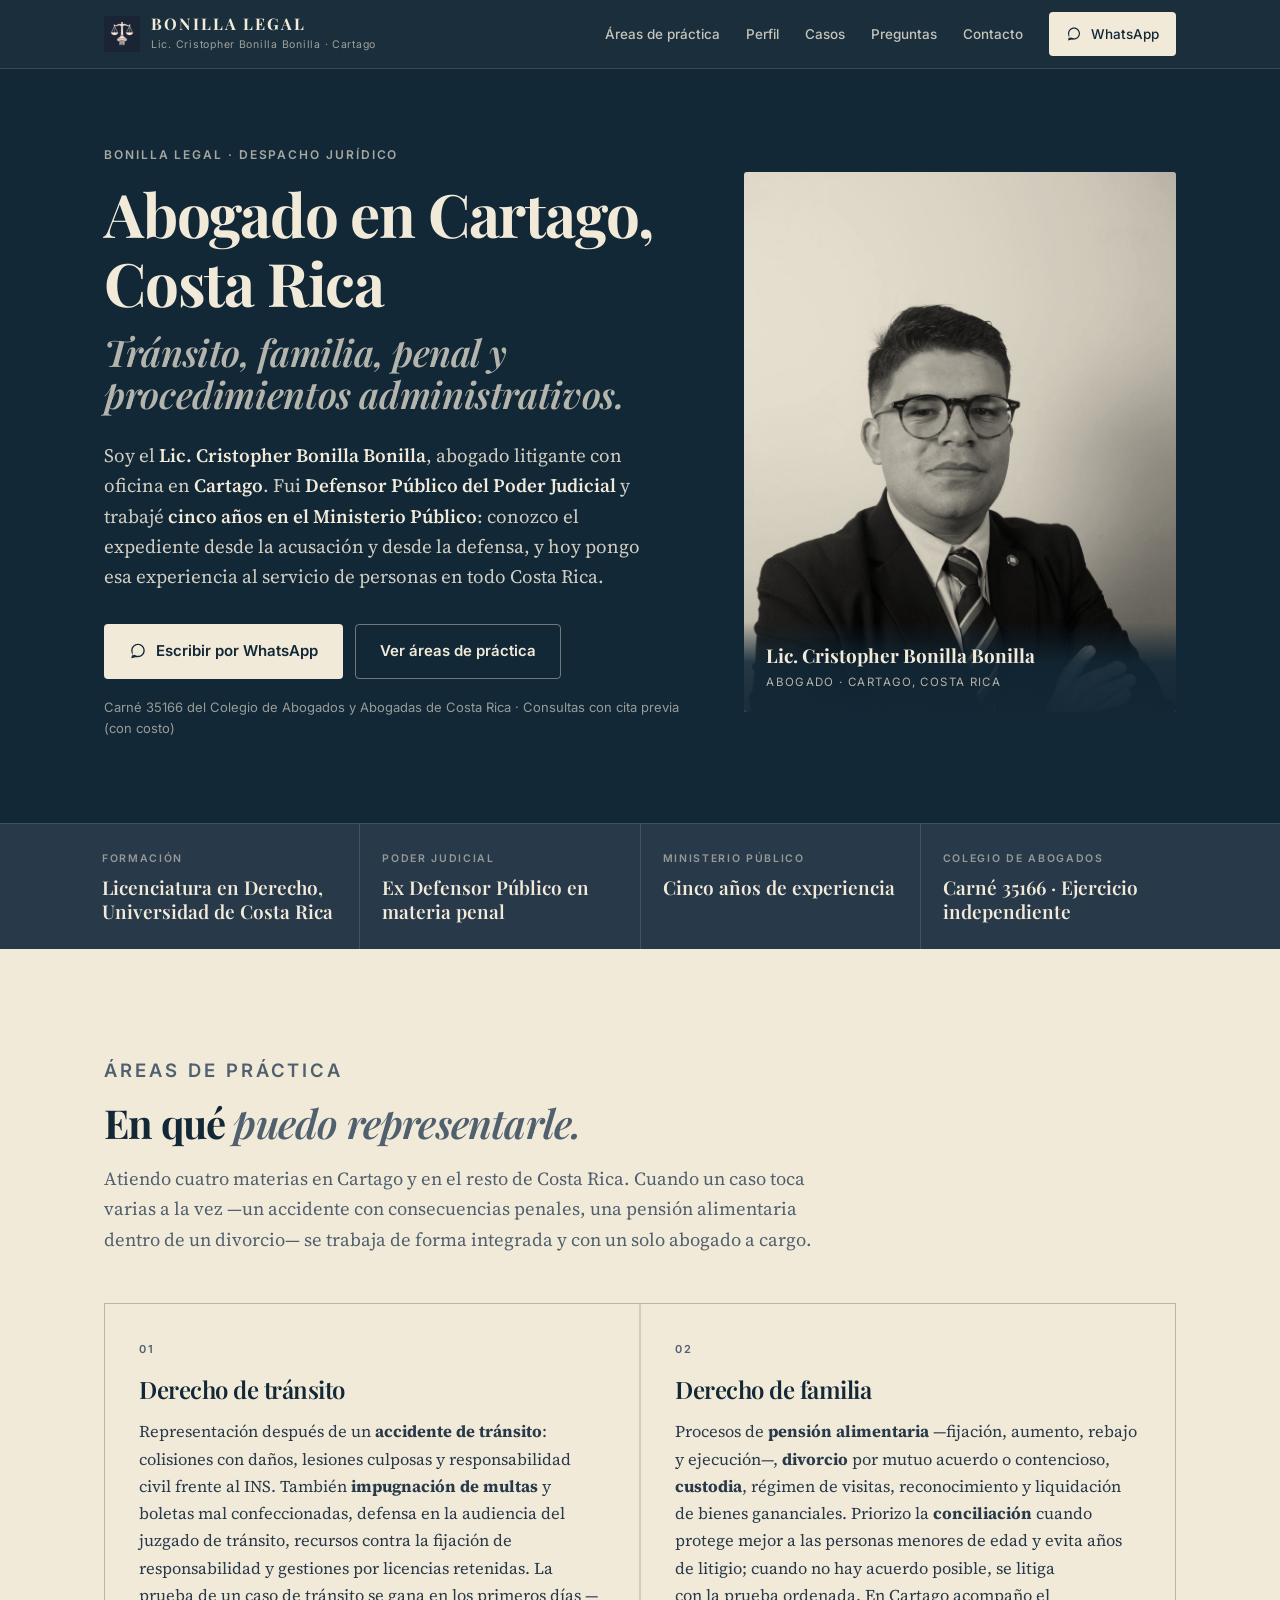
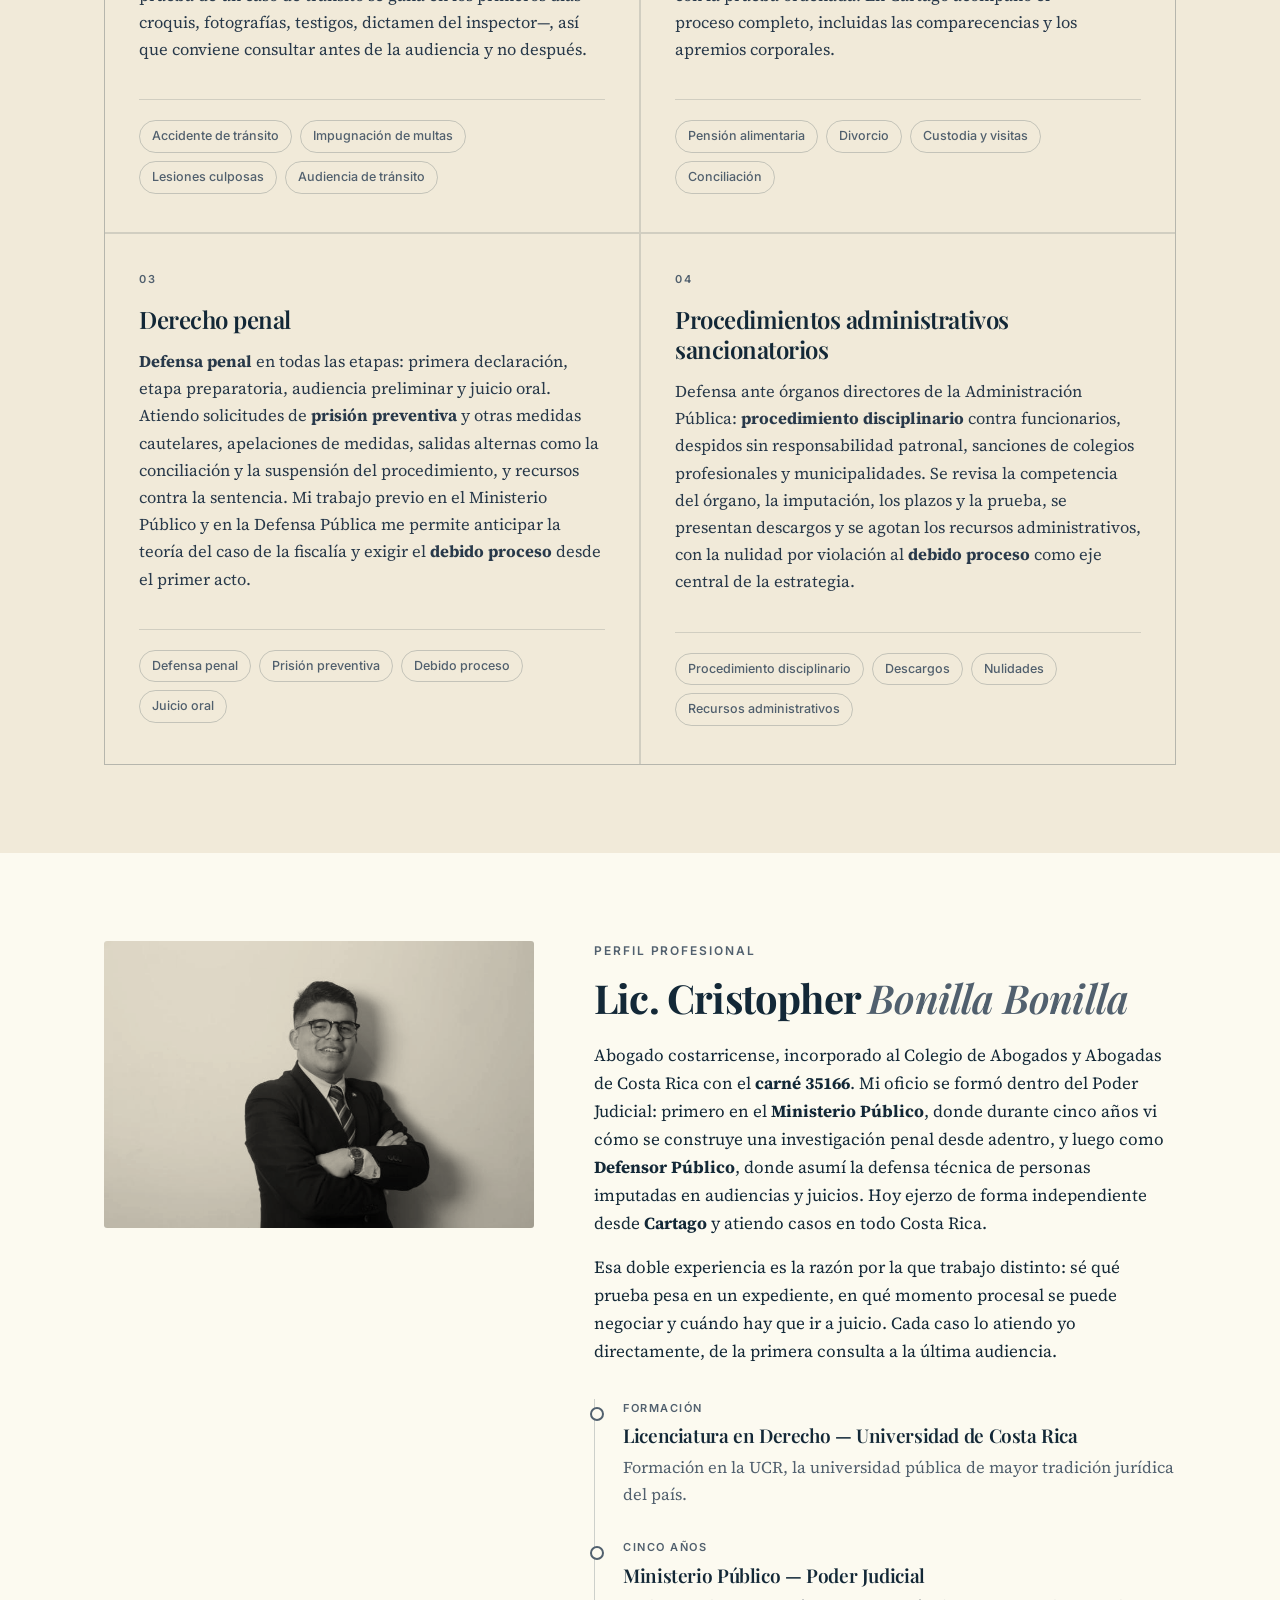
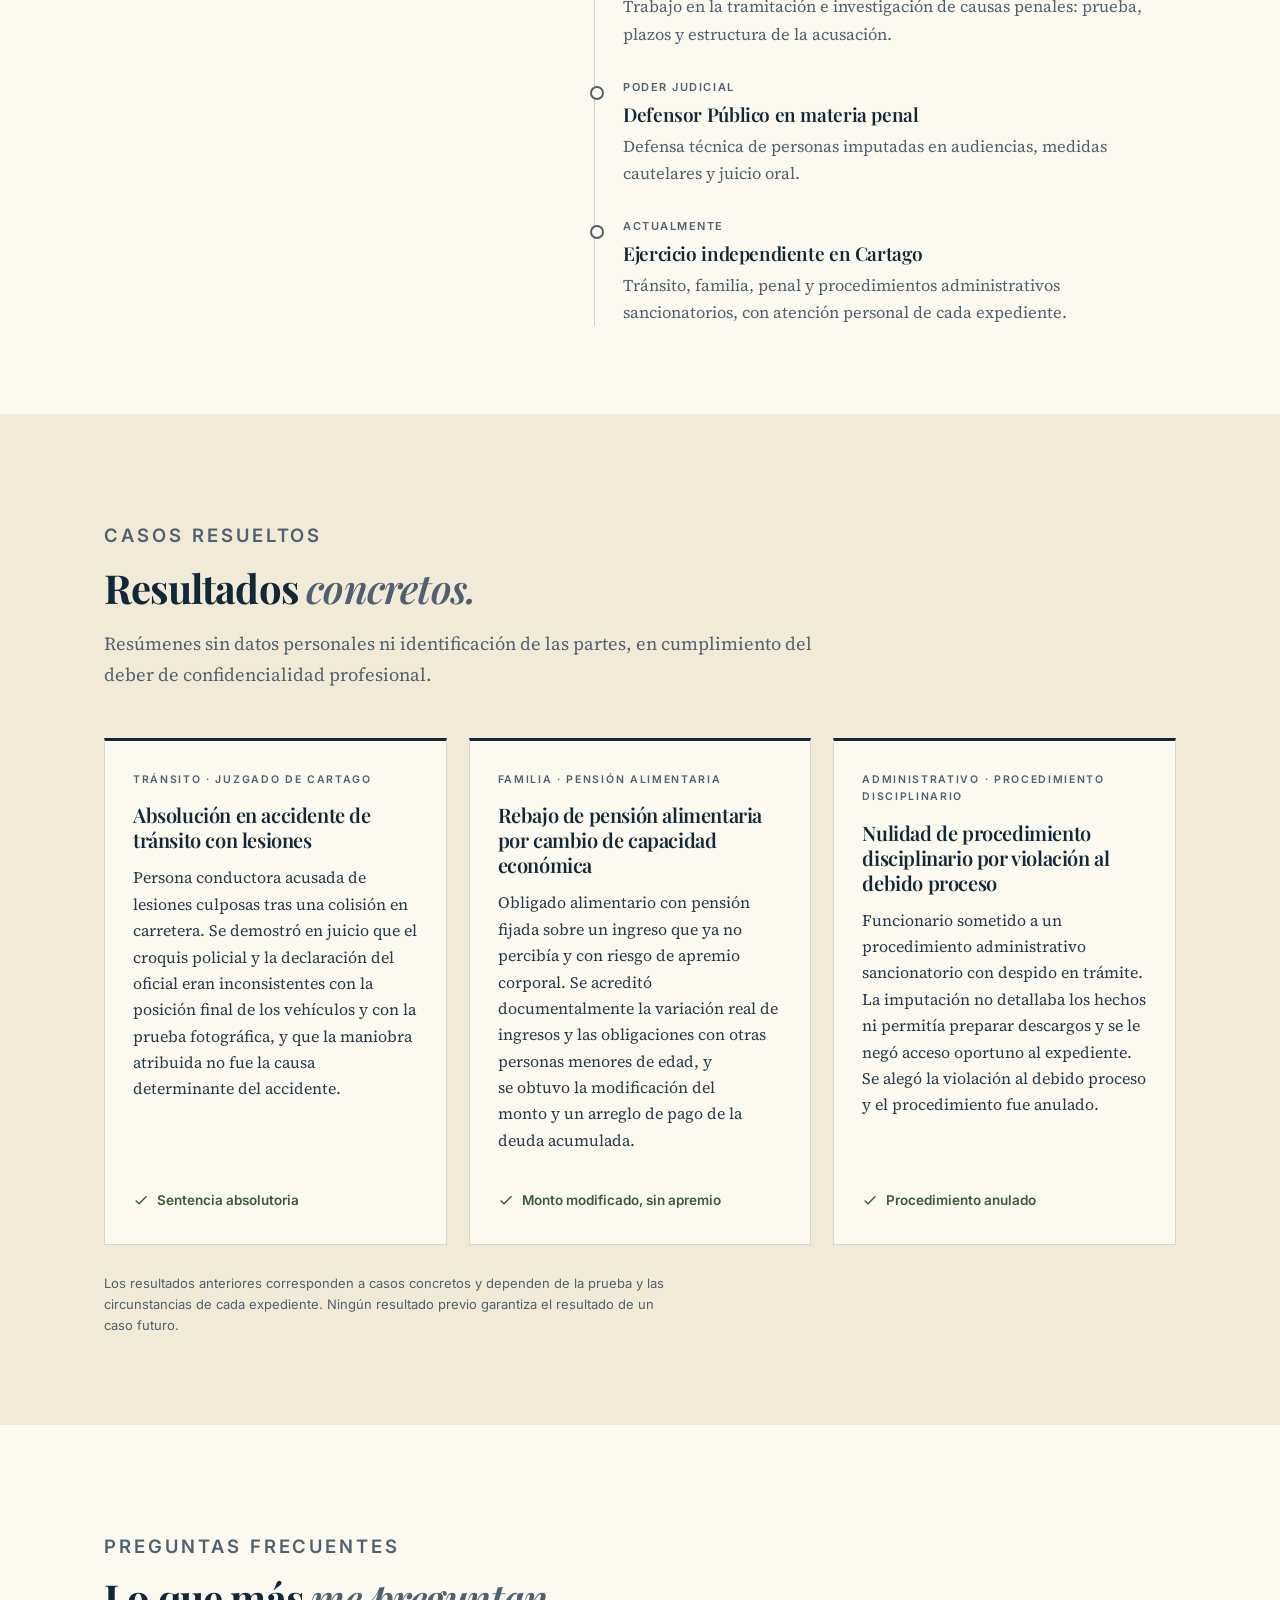
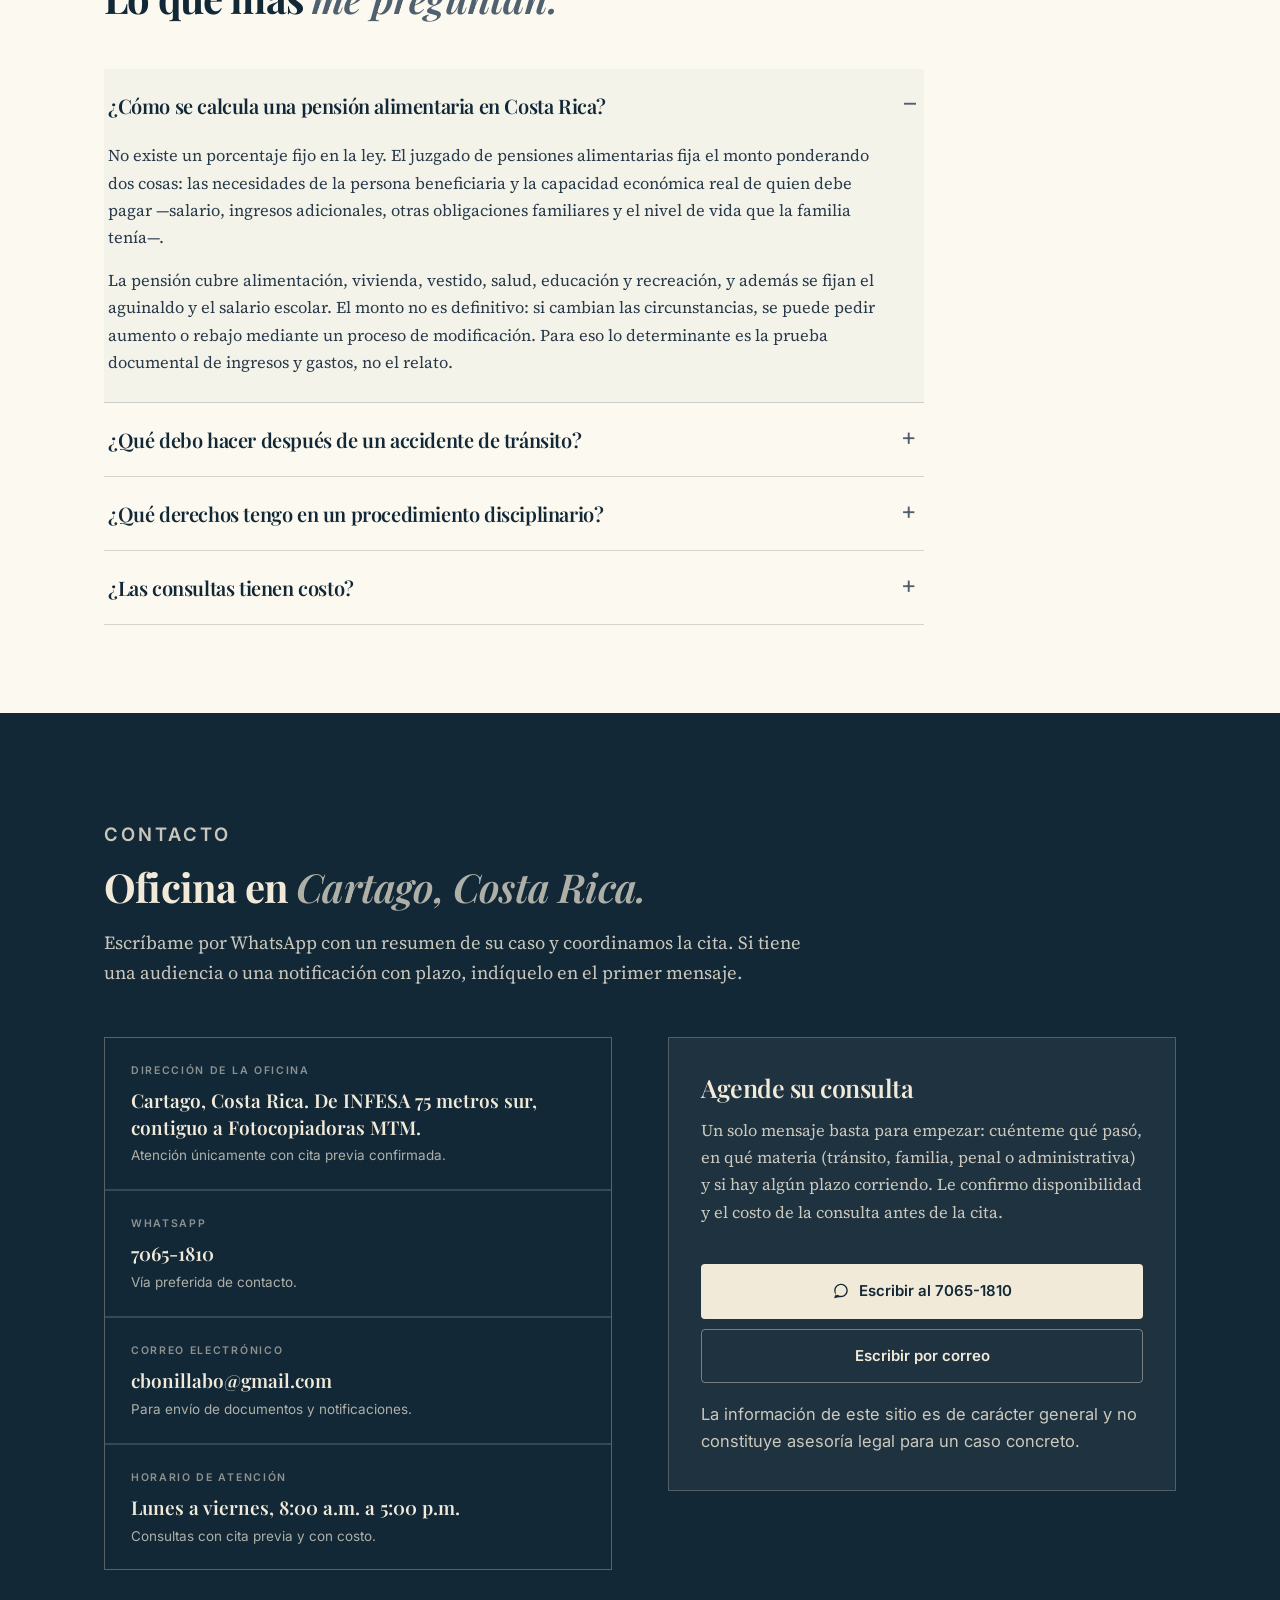
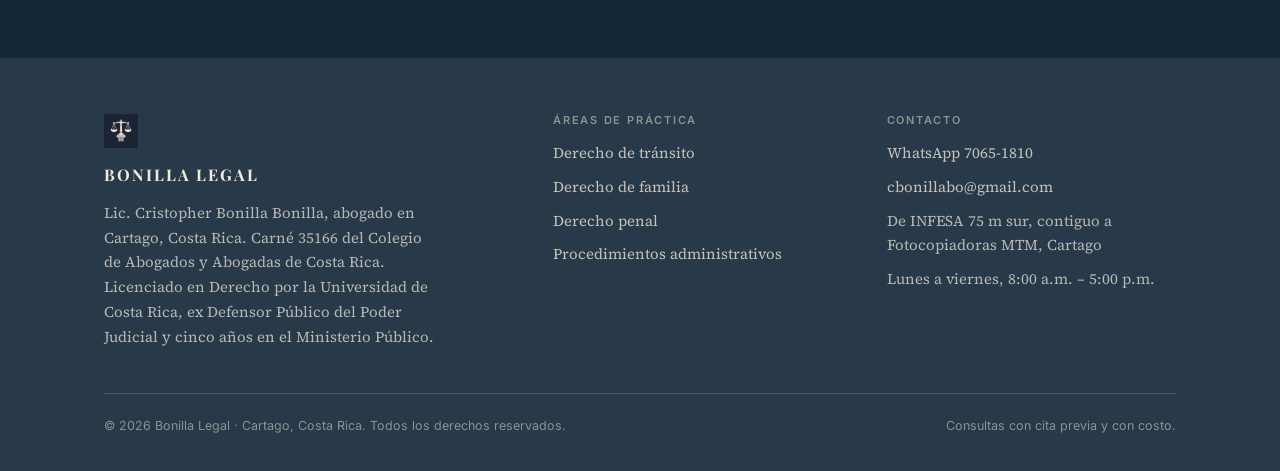
==== commit 25167390: "Add files via upload" ====
--- a/index.html
+++ b/index.html
@@ -1,387 +1,455 @@
 <!DOCTYPE html>
-<html>
+<html lang="es-CR">
 <head>
-  <meta charset="utf-8">
-  <title>Bonilla Legal — Lic. Cristopher Bonilla Bonilla | Abogado penal, tránsito y familia · Costa Rica</title>
-  <style>
-    * { margin: 0; padding: 0; box-sizing: border-box; }
-    body { background: #faf9f5; display: flex; align-items: center; justify-content: center; min-height: 100vh; font-family: -apple-system, BlinkMacSystemFont, sans-serif; }
-    #__bundler_loading { position: fixed; bottom: 20px; right: 20px; font: 13px/1.4 -apple-system, BlinkMacSystemFont, sans-serif; color: #666; background: #fff; padding: 8px 14px; border-radius: 8px; box-shadow: 0 1px 4px rgba(0,0,0,0.12); z-index: 10000; }
-    #__bundler_thumbnail { position: fixed; inset: 0; width: 100%; height: 100%; display: flex; align-items: center; justify-content: center; background: #faf9f5; z-index: 9999; }
-    #__bundler_thumbnail svg { width: 100%; height: 100%; object-fit: contain; }
-    #__bundler_placeholder { color: #999; font-size: 14px; }
-  </style>
-  <noscript>
-    <style>#__bundler_loading { display: none; }</style>
-    <div style="position:fixed;bottom:12px;left:12px;font:13px/1.4 -apple-system,BlinkMacSystemFont,sans-serif;color:#999;background:rgba(255,255,255,0.9);padding:6px 12px;border-radius:6px;box-shadow:0 1px 4px rgba(0,0,0,0.08);z-index:10000;">
-      This page requires JavaScript to display.
-    </div>
-  </noscript>
+<meta charset="UTF-8">
+<meta name="viewport" content="width=device-width,initial-scale=1">
+<title>Abogado en Cartago, Costa Rica | Bonilla Legal — Tránsito, Familia y Penal</title>
+<meta name="description" content="Abogado en Cartago, Costa Rica: tránsito, familia, penal y procedimientos administrativos. Ex Defensor Público. Consultas con cita previa · WhatsApp 7065-1810.">
+<meta name="keywords" content="abogado en Cartago, abogado Costa Rica, pensión alimentaria, divorcio, custodia, accidente de tránsito, impugnación de multas, defensa penal, procedimiento disciplinario">
+<meta name="author" content="Lic. Cristopher Bonilla Bonilla">
+<meta name="robots" content="index,follow,max-image-preview:large">
+<meta name="geo.region" content="CR-C">
+<meta name="geo.placename" content="Cartago, Costa Rica">
+<link rel="canonical" href="https://bonillalegal.site/">
+<meta property="og:type" content="website">
+<meta property="og:locale" content="es_CR">
+<meta property="og:site_name" content="Bonilla Legal">
+<meta property="og:title" content="Abogado en Cartago, Costa Rica | Bonilla Legal">
+<meta property="og:description" content="Derecho de tránsito, familia, penal y procedimientos administrativos sancionatorios. Ex Defensor Público del Poder Judicial. Consultas con cita previa en Cartago.">
+<meta property="og:url" content="https://bonillalegal.site/">
+<meta property="og:image" content="https://bonillalegal.site/assets/og-image.png">
+<meta property="og:image:width" content="1200">
+<meta property="og:image:height" content="630">
+<meta name="twitter:card" content="summary_large_image">
+<meta name="twitter:title" content="Abogado en Cartago, Costa Rica | Bonilla Legal">
+<meta name="twitter:description" content="Tránsito, familia, penal y procedimientos administrativos sancionatorios. Cartago, Costa Rica. WhatsApp 7065-1810.">
+<meta name="twitter:image" content="https://bonillalegal.site/assets/og-image.png">
+<meta name="theme-color" content="#132837">
+<link rel="icon" href="[data-uri]">
+<link rel="apple-touch-icon" href="[data-uri]">
+<link rel="preconnect" href="https://fonts.googleapis.com">
+<link rel="preconnect" href="https://fonts.gstatic.com" crossorigin>
+<link rel="stylesheet" href="https://fonts.googleapis.com/css2?family=Playfair+Display:wght@600;700;800&family=Source+Serif+4:ital,wght@0,400;0,600;1,400&family=Inter:wght@400;500;600&display=swap">
+<style>
+:root{--navy:#132837;--navy-90:#28394a;--navy-70:#51606e;--cream:#f1ead9;--cream-soft:#fcfaf0;--cream-dark:#e3dcca;--bordo:#7a2424;--seal:#3a5a3a;--display:'Playfair Display',Georgia,serif;--body:'Source Serif 4',Georgia,serif;--ui:'Inter',system-ui,sans-serif;--wrap:1120px}
+*{box-sizing:border-box}
+html{scroll-behavior:smooth;-webkit-text-size-adjust:100%}
+body{margin:0;background:var(--cream);color:var(--navy);font-family:var(--body);font-size:17px;line-height:1.65;-webkit-font-smoothing:antialiased}
+img{max-width:100%;display:block}
+a{color:#1a4a6b;text-decoration:none;transition:color .2s}
+a:hover{color:#0c1d28;text-decoration:underline;text-underline-offset:3px}
+h1,h2,h3,h4{font-family:var(--display);font-weight:700;letter-spacing:-.02em;line-height:1.15;margin:0}
+h1{font-size:clamp(34px,6vw,60px)}
+h2{font-size:clamp(27px,3.6vw,40px);font-weight:700}
+h3{font-size:clamp(20px,2.2vw,24px);font-weight:600;line-height:1.25}
+p{margin:0 0 16px;text-wrap:pretty}
+p:last-child{margin-bottom:0}
+.wrap{width:100%;max-width:var(--wrap);margin:0 auto;padding:0 24px}
+.eyebrow{font-family:var(--ui);font-size:12px;font-weight:600;letter-spacing:.16em;text-transform:uppercase;color:var(--navy-70);margin:0 0 14px}
+.on-dark .eyebrow,.eyebrow.on-dark{color:rgba(241,234,217,.66)}
+.skip{position:absolute;left:-9999px}
+.skip:focus{left:12px;top:12px;z-index:99;background:var(--cream);padding:10px 16px;border:2px solid var(--navy)}
+/* header */
+.hdr{position:sticky;top:0;z-index:50;background:rgba(19,40,55,.97);backdrop-filter:blur(8px);border-bottom:1px solid rgba(241,234,217,.14)}
+.hdr-in{display:flex;align-items:center;justify-content:space-between;gap:16px;min-height:68px;padding-top:10px;padding-bottom:10px}
+.brand{display:flex;align-items:center;gap:11px;color:var(--cream)}
+.brand:hover{text-decoration:none;color:var(--cream)}
+.brand img{height:36px;width:auto;filter:invert(1) brightness(1.15) contrast(.9)}
+.brand b{display:block;font-family:var(--display);font-size:16px;letter-spacing:.12em;line-height:1.1}
+.brand small{display:block;font-family:var(--ui);font-size:10.5px;letter-spacing:.07em;color:rgba(241,234,217,.62);margin-top:3px}
+.nav{display:flex;align-items:center;gap:26px}
+.nav a{font-family:var(--ui);font-size:13.5px;font-weight:500;color:rgba(241,234,217,.8)}
+.nav a:hover{color:var(--cream);text-decoration:none}
+.btn{display:inline-flex;align-items:center;justify-content:center;gap:9px;font-family:var(--ui);font-size:15px;font-weight:600;padding:14px 24px;border-radius:4px;border:1px solid transparent;min-height:48px;cursor:pointer;white-space:nowrap;transition:all .2s}
+.btn svg{width:18px;height:18px;fill:currentColor;flex:none}
+.btn-wa{background:var(--cream);color:var(--navy)}
+.nav a.btn-wa,.nav a.btn-wa:hover{color:var(--navy)}
+.btn-wa:hover{background:#fff;color:var(--navy);text-decoration:none}
+.btn-solid{background:var(--navy);color:var(--cream)}
+.btn-solid:hover{background:var(--navy-90);color:var(--cream);text-decoration:none}
+.btn-ghost{background:transparent;color:var(--cream);border-color:rgba(241,234,217,.42)}
+.btn-ghost:hover{border-color:var(--cream);background:rgba(241,234,217,.08);color:var(--cream);text-decoration:none}
+.btn-sm{font-size:13.5px;padding:10px 16px;min-height:42px}
+.btn-sm svg{width:16px;height:16px}
+.menu-tgl{display:none}
+/* hero */
+.hero{background:var(--navy);color:var(--cream)}
+.hero-in{display:grid;grid-template-columns:1.15fr .85fr;gap:56px;align-items:center;padding:76px 24px 84px}
+.hero h1{color:var(--cream)}
+.hero-sub{font-family:var(--display);font-style:italic;font-weight:600;font-size:clamp(21px,3.7vw,37px);line-height:1.15;letter-spacing:-.01em;color:rgba(241,234,217,.72);margin:14px 0 0}
+.lede{font-size:19px;line-height:1.6;color:rgba(241,234,217,.86);max-width:56ch;margin:24px 0 0}
+.lede strong{color:var(--cream);font-weight:600}
+.hero-cta{display:flex;flex-wrap:wrap;gap:12px;margin-top:32px}
+.hero-note{font-family:var(--ui);font-size:13px;color:rgba(241,234,217,.6);margin-top:18px}
+.portrait{position:relative;background:var(--cream);border-radius:3px;overflow:hidden;aspect-ratio:4/5}
+.portrait img{width:100%;height:100%;object-fit:cover;object-position:52% 20%;filter:grayscale(1) contrast(1.05);mix-blend-mode:multiply}
+.portrait figcaption{position:absolute;inset:auto 0 0 0;padding:22px 22px 20px;background:linear-gradient(180deg,rgba(19,40,55,0),rgba(19,40,55,.88) 45%,rgba(19,40,55,.96));color:var(--cream)}
+.portrait .nm{font-family:var(--display);font-size:19px;font-weight:700;line-height:1.2}
+.portrait .rl{font-family:var(--ui);font-size:11.5px;letter-spacing:.12em;text-transform:uppercase;color:rgba(241,234,217,.72);margin-top:6px}
+/* credential strip */
+.creds{background:var(--navy-90);color:var(--cream);border-top:1px solid rgba(241,234,217,.12)}
+.creds-grid{display:grid;grid-template-columns:repeat(4,1fr);gap:1px;background:rgba(241,234,217,.14)}
+.cred{background:var(--navy-90);padding:26px 22px}
+.cred .k{font-family:var(--ui);font-size:10.5px;font-weight:600;letter-spacing:.16em;text-transform:uppercase;color:rgba(241,234,217,.55);margin-bottom:8px}
+.cred .v{font-family:var(--display);font-size:19px;font-weight:600;line-height:1.25}
+/* sections */
+.sec{padding:88px 0}
+.sec-cream{background:var(--cream-soft)}
+.sec-navy{background:var(--navy);color:var(--cream)}
+.sec-navy h2,.sec-navy h3{color:var(--cream)}
+.sec-head{max-width:720px;margin-bottom:48px}
+.sec-head h2 em{font-style:italic;font-weight:600;color:var(--navy-70)}
+.sec-navy .sec-head h2 em{color:rgba(241,234,217,.7)}
+.sec-head p{font-size:18.5px;color:var(--navy-70);margin-top:18px}
+.sec-navy .sec-head p{color:rgba(241,234,217,.82)}
+/* areas */
+.areas{display:grid;grid-template-columns:1fr 1fr;gap:2px;background:rgba(19,40,55,.14);border:1px solid rgba(19,40,55,.14)}
+.area{background:var(--cream);padding:36px 34px 38px;display:flex;flex-direction:column}
+.sec-cream .area{background:var(--cream-soft)}
+.area .num{font-family:var(--ui);font-size:11px;font-weight:600;letter-spacing:.18em;color:var(--navy-70);margin-bottom:16px}
+.area h3{margin-bottom:14px}
+.area p{font-size:16.5px;color:var(--navy-90)}
+.area ul{list-style:none;margin:20px 0 0;padding:20px 0 0;border-top:1px solid rgba(19,40,55,.14);display:flex;flex-wrap:wrap;gap:8px}
+.area li{font-family:var(--ui);font-size:12.5px;font-weight:500;color:var(--navy-70);border:1px solid rgba(19,40,55,.2);border-radius:999px;padding:5px 12px}
+/* perfil */
+.prof{display:grid;grid-template-columns:.85fr 1.15fr;gap:60px;align-items:start}
+.prof-photo{background:var(--cream-dark);border-radius:3px;overflow:hidden;aspect-ratio:3/2;position:sticky;top:96px}
+.prof-photo img{width:100%;height:100%;object-fit:cover;filter:grayscale(1) contrast(1.04);mix-blend-mode:multiply}
+.track{list-style:none;margin:34px 0 0;padding:0;border-left:1px solid rgba(19,40,55,.2)}
+.track li{position:relative;padding:0 0 30px 28px}
+.track li:last-child{padding-bottom:0}
+.track li::before{content:"";position:absolute;left:-5.5px;top:8px;width:10px;height:10px;border-radius:50%;background:var(--cream);border:2px solid var(--navy-70)}
+.sec-cream .track li::before{background:var(--cream-soft)}
+.track h3{font-size:19px;margin-bottom:6px}
+.track p{font-size:16.5px;color:var(--navy-70)}
+.track .yr{font-family:var(--ui);font-size:11px;font-weight:600;letter-spacing:.14em;text-transform:uppercase;color:var(--navy-70);margin-bottom:7px}
+/* casos */
+.cases{display:grid;grid-template-columns:repeat(3,1fr);gap:22px}
+.case{background:var(--cream-soft);border:1px solid rgba(19,40,55,.16);border-top:3px solid var(--navy);padding:30px 28px 32px;display:flex;flex-direction:column}
+.sec-cream .case{background:var(--cream)}
+.case .tag{font-family:var(--ui);font-size:10.5px;font-weight:600;letter-spacing:.16em;text-transform:uppercase;color:var(--navy-70);margin-bottom:14px}
+.case h3{font-size:20px;margin-bottom:12px}
+.case p{font-size:16px;color:var(--navy-90)}
+.case .out{margin-top:auto;padding-top:20px;font-family:var(--ui);font-size:13.5px;font-weight:600;color:var(--seal);display:flex;align-items:center;gap:8px}
+.case .out svg{width:16px;height:16px;fill:currentColor;flex:none}
+.disc{font-family:var(--ui);font-size:13px;color:var(--navy-70);margin-top:28px;max-width:70ch}
+/* faq */
+.faq{max-width:820px}
+.faq details{border-bottom:1px solid rgba(19,40,55,.18)}
+.faq details[open]{background:rgba(19,40,55,.03)}
+.faq summary{cursor:pointer;list-style:none;padding:24px 44px 24px 4px;position:relative;display:block}
+.faq summary::-webkit-details-marker{display:none}
+.faq summary h3{font-size:20px;font-weight:600}
+.faq summary::after{content:"+";position:absolute;right:8px;top:22px;font-family:var(--ui);font-size:24px;font-weight:400;color:var(--navy-70);line-height:1}
+.faq details[open] summary::after{content:"–"}
+.faq .ans{padding:0 44px 26px 4px}
+.faq .ans p{font-size:16.5px;color:var(--navy-90)}
+/* contacto */
+.ct{display:grid;grid-template-columns:1fr 1fr;gap:56px;align-items:start}
+.ct-list{list-style:none;margin:0;padding:0;display:grid;gap:2px;background:rgba(241,234,217,.16);border:1px solid rgba(241,234,217,.16)}
+.ct-list li{background:var(--navy);padding:24px 26px}
+.ct-list .k{font-family:var(--ui);font-size:10.5px;font-weight:600;letter-spacing:.16em;text-transform:uppercase;color:rgba(241,234,217,.55);margin-bottom:8px}
+.ct-list .v{font-family:var(--display);font-size:19px;font-weight:600;line-height:1.4;color:var(--cream)}
+.ct-list .v a{color:var(--cream)}
+.ct-list .v small{display:block;font-family:var(--ui);font-size:13.5px;font-weight:400;color:rgba(241,234,217,.7);margin-top:6px;letter-spacing:0}
+.ct-cta{border:1px solid rgba(241,234,217,.24);padding:34px 32px;background:rgba(241,234,217,.05)}
+.ct-cta h3{font-size:25px;margin-bottom:14px}
+.ct-cta p{color:rgba(241,234,217,.82);font-size:16.5px}
+.ct-cta .btn{width:100%;margin-top:22px}
+.ct-fine{font-family:var(--ui);font-size:13px;color:rgba(241,234,217,.6);margin-top:18px}
+/* footer */
+.ftr{background:var(--navy-90);color:rgba(241,234,217,.72);padding:56px 0 34px;font-size:15px}
+.ftr-grid{display:grid;grid-template-columns:1.4fr 1fr 1fr;gap:44px}
+.ftr img{height:34px;filter:invert(1) brightness(1.15) contrast(.9);margin-bottom:14px}
+.ftr .nm{font-family:var(--display);font-size:16px;font-weight:700;letter-spacing:.12em;color:var(--cream);margin-bottom:12px}
+.ftr h4{font-family:var(--ui);font-size:11px;font-weight:600;letter-spacing:.16em;text-transform:uppercase;color:rgba(241,234,217,.5);margin-bottom:14px}
+.ftr ul{list-style:none;margin:0;padding:0;display:grid;gap:9px}
+.ftr a{color:rgba(241,234,217,.78)}
+.ftr a:hover{color:var(--cream)}
+.ftr-btm{margin-top:44px;padding-top:22px;border-top:1px solid rgba(241,234,217,.16);font-family:var(--ui);font-size:12.5px;color:rgba(241,234,217,.5);display:flex;flex-wrap:wrap;gap:8px 24px;justify-content:space-between}
+/* floating wa */
+.wa-float{position:fixed;right:18px;bottom:18px;z-index:60;width:56px;height:56px;border-radius:50%;background:var(--navy);color:var(--cream);display:none;align-items:center;justify-content:center;box-shadow:0 6px 20px rgba(19,40,55,.34)}
+.wa-float svg{width:27px;height:27px;fill:currentColor}
+@media(max-width:960px){
+.hero-in{grid-template-columns:1fr;gap:40px;padding:56px 24px 64px}
+.portrait{max-width:400px;aspect-ratio:1/1}
+.creds-grid{grid-template-columns:1fr 1fr}
+.areas{grid-template-columns:1fr}
+.prof{grid-template-columns:1fr;gap:36px}
+.prof-photo{position:static;max-width:420px;aspect-ratio:3/2}
+.cases{grid-template-columns:1fr}
+.ct{grid-template-columns:1fr;gap:36px}
+.ftr-grid{grid-template-columns:1fr 1fr;gap:34px}
+}
+@media(max-width:760px){
+.nav{position:fixed;inset:68px 0 auto 0;flex-direction:column;align-items:stretch;gap:0;background:var(--navy);border-bottom:1px solid rgba(241,234,217,.16);padding:8px 24px 20px;max-height:0;overflow:hidden;transition:max-height .28s ease}
+.nav a{padding:14px 0;font-size:16px;border-bottom:1px solid rgba(241,234,217,.1)}
+.nav .btn{margin-top:16px}
+.menu-tgl:checked~.nav{max-height:440px}
+.burger{display:flex;flex-direction:column;justify-content:center;gap:5px;width:44px;height:44px;cursor:pointer;align-items:flex-end}
+.burger span{display:block;width:24px;height:2px;background:var(--cream)}
+.hdr .btn-wa.desk{display:none}
+.wa-float{display:flex}
+.sec{padding:60px 0}
+.sec-head{margin-bottom:34px}
+.area{padding:28px 24px 30px}
+.faq summary{padding:20px 40px 20px 2px}
+.ftr-grid{grid-template-columns:1fr}
+body{font-size:16.5px}
+}
+@media(min-width:761px){.burger{display:none}}
+@media print{.hdr,.wa-float{position:static}}
+</style>
+<script type="application/ld+json">
+{"@context":"https://schema.org","@graph":[
+{"@type":["LegalService","Attorney"],"@id":"https://bonillalegal.site/#despacho","name":"Bonilla Legal","alternateName":"Bonilla Legal — Lic. Cristopher Bonilla Bonilla","description":"Despacho jurídico en Cartago, Costa Rica. Derecho de tránsito, derecho de familia, derecho penal y procedimientos administrativos sancionatorios.","url":"https://bonillalegal.site/","image":"https://bonillalegal.site/assets/og-image.png","telephone":"+506-7065-1810","email":"cbonillabo@gmail.com","priceRange":"Consulta con cita previa (con costo)","currenciesAccepted":"CRC","address":{"@type":"PostalAddress","streetAddress":"De INFESA 75 metros sur, contiguo a Fotocopiadoras MTM","addressLocality":"Cartago","addressRegion":"Provincia de Cartago","addressCountry":"CR"},"areaServed":[{"@type":"City","name":"Cartago"},{"@type":"AdministrativeArea","name":"Provincia de Cartago"},{"@type":"Country","name":"Costa Rica"}],"openingHoursSpecification":[{"@type":"OpeningHoursSpecification","dayOfWeek":["Monday","Tuesday","Wednesday","Thursday","Friday"],"opens":"08:00","closes":"17:00"}],"founder":{"@id":"https://bonillalegal.site/#abogado"},"employee":{"@id":"https://bonillalegal.site/#abogado"},"knowsLanguage":"es",
+"hasOfferCatalog":{"@type":"OfferCatalog","name":"Áreas de práctica","itemListElement":[
+{"@type":"Offer","itemOffered":{"@type":"Service","name":"Derecho de tránsito","description":"Defensa en accidentes de tránsito, impugnación de multas y audiencias en juzgados de tránsito en Cartago y todo Costa Rica."}},
+{"@type":"Offer","itemOffered":{"@type":"Service","name":"Derecho de familia","description":"Pensión alimentaria, divorcio, custodia, régimen de visitas y conciliación."}},
+{"@type":"Offer","itemOffered":{"@type":"Service","name":"Derecho penal","description":"Defensa penal, medidas cautelares y prisión preventiva, debido proceso y juicio oral."}},
+{"@type":"Offer","itemOffered":{"@type":"Service","name":"Procedimientos administrativos sancionatorios","description":"Procedimiento disciplinario, descargos y defensa del debido proceso ante la Administración Pública."}}]}},
+{"@type":"Person","@id":"https://bonillalegal.site/#abogado","name":"Cristopher Bonilla Bonilla","honorificPrefix":"Lic.","jobTitle":"Abogado","description":"Licenciado en Derecho por la Universidad de Costa Rica, ex Defensor Público del Poder Judicial y cinco años de experiencia en el Ministerio Público. Ejercicio independiente en Cartago, Costa Rica.","identifier":{"@type":"PropertyValue","name":"Carné del Colegio de Abogados y Abogadas de Costa Rica","value":"35166"},"alumniOf":{"@type":"CollegeOrUniversity","name":"Universidad de Costa Rica"},"memberOf":{"@type":"Organization","name":"Colegio de Abogados y Abogadas de Costa Rica"},"knowsAbout":["Derecho de tránsito","Derecho de familia","Pensión alimentaria","Derecho penal","Procedimientos administrativos sancionatorios"],"telephone":"+506-7065-1810","email":"cbonillabo@gmail.com","worksFor":{"@id":"https://bonillalegal.site/#despacho"},"workLocation":{"@type":"Place","address":{"@type":"PostalAddress","addressLocality":"Cartago","addressCountry":"CR"}}},
+{"@type":"WebSite","@id":"https://bonillalegal.site/#web","url":"https://bonillalegal.site/","name":"Bonilla Legal — Abogado en Cartago, Costa Rica","inLanguage":"es-CR","publisher":{"@id":"https://bonillalegal.site/#despacho"}},
+{"@type":"FAQPage","@id":"https://bonillalegal.site/#faq","mainEntity":[
+{"@type":"Question","name":"¿Cómo se calcula una pensión alimentaria en Costa Rica?","acceptedAnswer":{"@type":"Answer","text":"No existe un porcentaje fijo en la ley. El juzgado de pensiones alimentarias fija el monto según las necesidades de la persona beneficiaria y la capacidad económica de quien debe pagar, tomando en cuenta salario, otras obligaciones familiares y el nivel de vida previo. El monto incluye alimentación, vivienda, vestido, salud, educación y recreación, más aguinaldo y salario escolar. La pensión se puede aumentar o disminuir después mediante un proceso de modificación si cambian las circunstancias."}},
+{"@type":"Question","name":"¿Qué debo hacer después de un accidente de tránsito?","acceptedAnswer":{"@type":"Answer","text":"No mueva los vehículos si hay personas lesionadas, llame al 911 y espere al oficial de tránsito y al inspector del INS. Tome fotografías de la posición de los vehículos, las placas, los daños y la señalización, y anote los datos de testigos. No firme documentos que no entienda ni acepte responsabilidad en el sitio. Revise la boleta antes de firmarla: la parte que le imputan queda consignada ahí. Consulte con un abogado antes de la audiencia en el juzgado de tránsito, porque la prueba se prepara desde el primer día."}},
+{"@type":"Question","name":"¿Qué derechos tengo en un procedimiento disciplinario?","acceptedAnswer":{"@type":"Answer","text":"Le amparan las garantías del debido proceso: que se le notifique por escrito y con claridad la falta que se le atribuye, acceso completo al expediente, plazo razonable para presentar descargos, derecho a ofrecer y repreguntar prueba, derecho a asistencia legal, resolución motivada y posibilidad de recurrir. Un procedimiento administrativo sancionatorio que omite alguna de estas garantías puede ser anulado, por eso conviene intervenir desde la notificación inicial y no cuando ya hay sanción."}},
+{"@type":"Question","name":"¿Las consultas tienen costo?","acceptedAnswer":{"@type":"Answer","text":"Sí. Las consultas son con cita previa y tienen costo. En la consulta se revisa la documentación del caso, se explica el escenario procesal y los plazos aplicables, y se entrega un presupuesto por escrito antes de asumir cualquier gestión. Puede coordinar la cita por WhatsApp al 7065-1810."}}]}
+]}
+</script>
 </head>
 <body>
-  <div id="__bundler_thumbnail">
-<svg viewBox="0 0 100 100" xmlns="http://www.w3.org/2000/svg"><rect width="100" height="100" fill="#132837"></rect><g fill="none" stroke="#f1ead9" stroke-width="2.6" stroke-linecap="round"><path d="M50 30v34"></path><path d="M34 34h32"></path><path d="M34 34 27 48h14z"></path><path d="M66 34 59 48h14z"></path><path d="M40 68h20"></path></g><text x="50" y="82" fill="#f1ead9" font-family="Georgia, serif" font-size="11" font-weight="700" letter-spacing="1.5" text-anchor="middle">BL</text></svg>
+<a class="skip" href="#areas">Saltar al contenido</a>
+
+<header class="hdr">
+  <div class="wrap hdr-in">
+    <a class="brand" href="#top"><img src="[data-uri]" alt="Emblema de Bonilla Legal" width="36" height="36"><span><b>BONILLA LEGAL</b><small>Lic. Cristopher Bonilla Bonilla · Cartago</small></span></a>
+    <input class="menu-tgl" type="checkbox" id="menu" hidden>
+    <label class="burger" for="menu" aria-label="Abrir menú"><span></span><span></span><span></span></label>
+    <nav class="nav" aria-label="Navegación principal">
+      <a href="#areas">Áreas de práctica</a>
+      <a href="#perfil">Perfil</a>
+      <a href="#casos">Casos</a>
+      <a href="#preguntas">Preguntas</a>
+      <a href="#contacto">Contacto</a>
+      <a class="btn btn-wa btn-sm desk" href="https://wa.me/50670651810?text=Hola%2C%20Lic.%20Bonilla.%20Quisiera%20agendar%20una%20consulta%20legal." rel="noopener"><svg viewBox="0 0 32 32" aria-hidden="true"><path d="M16 3C9.373 3 4 8.373 4 15c0 2.378.694 4.59 1.886 6.452L4 29l7.737-1.857A11.946 11.946 0 0 0 16 27c6.627 0 12-5.373 12-12S22.628 3 16 3Zm0 21.6c-1.93 0-3.731-.557-5.255-1.518l-.376-.236-4.591 1.103 1.122-4.475-.244-.388A9.55 9.55 0 0 1 6.4 15c0-5.293 4.307-9.6 9.6-9.6S25.6 9.707 25.6 15s-4.306 9.6-9.6 9.6Z"/></svg>WhatsApp</a>
+    </nav>
+  </div>
+</header>
+
+<section class="hero" id="top">
+  <div class="wrap hero-in">
+    <div>
+      <p class="eyebrow on-dark">Bonilla Legal · Despacho jurídico</p>
+      <h1>Abogado en Cartago, Costa Rica</h1>
+      <p class="hero-sub">Tránsito, familia, penal y procedimientos administrativos.</p>
+      <p class="lede">Soy el <strong>Lic. Cristopher Bonilla Bonilla</strong>, abogado litigante con oficina en <strong>Cartago</strong>. Fui <strong>Defensor Público del Poder Judicial</strong> y trabajé <strong>cinco años en el Ministerio Público</strong>: conozco el expediente desde la acusación y desde la defensa, y hoy pongo esa experiencia al servicio de personas en todo Costa Rica.</p>
+      <div class="hero-cta">
+        <a class="btn btn-wa" href="https://wa.me/50670651810?text=Hola%2C%20Lic.%20Bonilla.%20Quisiera%20agendar%20una%20consulta%20legal." rel="noopener"><svg viewBox="0 0 32 32" aria-hidden="true"><path d="M16 3C9.373 3 4 8.373 4 15c0 2.378.694 4.59 1.886 6.452L4 29l7.737-1.857A11.946 11.946 0 0 0 16 27c6.627 0 12-5.373 12-12S22.628 3 16 3Zm0 21.6c-1.93 0-3.731-.557-5.255-1.518l-.376-.236-4.591 1.103 1.122-4.475-.244-.388A9.55 9.55 0 0 1 6.4 15c0-5.293 4.307-9.6 9.6-9.6S25.6 9.707 25.6 15s-4.306 9.6-9.6 9.6Z"/></svg>Escribir por WhatsApp</a>
+        <a class="btn btn-ghost" href="#areas">Ver áreas de práctica</a>
+      </div>
+      <p class="hero-note">Carné 35166 del Colegio de Abogados y Abogadas de Costa Rica · Consultas con cita previa (con costo)</p>
+    </div>
+    <figure class="portrait" style="margin:0">
+      <img src="[data-uri]" alt="Lic. Cristopher Bonilla Bonilla, abogado en Cartago, Costa Rica" width="800" height="1000">
+      <figcaption><div class="nm">Lic. Cristopher Bonilla Bonilla</div><div class="rl">Abogado · Cartago, Costa Rica</div></figcaption>
+    </figure>
+  </div>
+</section>
+
+<div class="creds">
+  <div class="wrap" style="padding:0">
+    <div class="creds-grid">
+      <div class="cred"><div class="k">Formación</div><div class="v">Licenciatura en Derecho, Universidad de Costa Rica</div></div>
+      <div class="cred"><div class="k">Poder Judicial</div><div class="v">Ex Defensor Público en materia penal</div></div>
+      <div class="cred"><div class="k">Ministerio Público</div><div class="v">Cinco años de experiencia</div></div>
+      <div class="cred"><div class="k">Colegio de Abogados</div><div class="v">Carné 35166 · Ejercicio independiente</div></div>
+    </div>
+  </div>
 </div>
-  <div id="__bundler_loading">Unpacking...</div>
-
-  <script>
-    
-document.addEventListener('DOMContentLoaded', async function() {
-  const loading = document.getElementById('__bundler_loading');
-  function setStatus(msg) { if (loading) loading.textContent = msg; }
-
-  const FONT_MIME = /^(font[/]|application[/](x-)?font-|application[/]vnd\.ms-fontobject)/i;
-  const MIME_TOKEN = /^[\w.+-]+[/][\w.+-]+$/;
-  function toBase64(bytes) {
-    let bin = '';
-    for (let i = 0; i < bytes.length; i += 0x8000) {
-      bin += String.fromCharCode.apply(null, bytes.subarray(i, i + 0x8000));
-    }
-    return btoa(bin);
-  }
-
-  // Error sink persists across replaceWith since it's on window, not the DOM.
-  window.addEventListener('error', function(e) {
-    // Failed resource loads (CSP-blocked links, scripts, images) fire plain
-    // events at the element — warn only; real JS errors carry message/error.
-    if (!e.message && !e.error && e.target && e.target !== window) {
-      console.warn('[bundle] resource failed to load:',
-        e.target.tagName, String(e.target.src || e.target.href || ''));
-      return;
-    }
-    var p = document.body || document.documentElement;
-    var d = document.getElementById('__bundler_err') || p.appendChild(document.createElement('div'));
-    d.id = '__bundler_err';
-    d.style.cssText = 'position:fixed;bottom:12px;left:12px;right:12px;font:12px/1.4 ui-monospace,monospace;background:#2a1215;color:#ff8a80;padding:10px 14px;border-radius:8px;border:1px solid #5c2b2e;z-index:99999;white-space:pre-wrap;max-height:40vh;overflow:auto';
-    d.textContent = (d.textContent ? d.textContent + String.fromCharCode(10) : '') +
-      '[bundle] ' + (e.message || e.type) +
-      (e.filename ? ' (' + e.filename.slice(0, 60) + ':' + e.lineno + ')' : '');
-  }, true);
-
-  try {
-    const manifestEl = document.querySelector('script[type="__bundler/manifest"]');
-    const templateEl = document.querySelector('script[type="__bundler/template"]');
-    if (!manifestEl || !templateEl) {
-      setStatus('Error: missing bundle data');
-      console.error('[bundler] Missing script tags — manifestEl:', !!manifestEl, 'templateEl:', !!templateEl);
-      return;
-    }
-
-    const manifest = JSON.parse(manifestEl.textContent);
-    let template = JSON.parse(templateEl.textContent);
-
-    // Nested page bundles (iframe targets). Each ships ONCE, in the ROOT
-    // document's manifest; frame srcs carry an about:blank#<uuid> marker
-    // instead of a substitutable uuid. Every document mints the blobs for
-    // its OWN frames — from local text at the root, or text obtained from
-    // its DIRECT parent over the relay protocol below — so each frame
-    // navigation stays same-origin with its initiator and a deduped page
-    // loads at any depth on any host, including a file:// download's
-    // opaque origins (where a blob minted by one document cannot be
-    // navigated to by another).
-    const pageOrderEl = document.querySelector('script[type="__bundler/page_order"]');
-    const pageOrder = pageOrderEl ? JSON.parse(pageOrderEl.textContent) : [];
-    const pageSet = new Set(pageOrder);
-    const pageTexts = {};
-
-    // ── Nested-page text protocol (parent-chain relay) ──
-    // Page bundles ship once, in the ROOT document's manifest. Every
-    // document mints the blobs for its OWN frames, obtaining page text
-    // through a strict parent-chain relay: a document only ever SENDS to
-    // its direct parent (which, for every document the publisher's own
-    // runtime minted, is another publisher document) and only ACCEPTS
-    // text from that direct parent; requests from below are honored only
-    // for the document's own child frames, and the ROOT never sends
-    // upward at all. That last rule is load-bearing: the artifact host's
-    // frame-ancestors allows claude.ai (and friends) to frame an
-    // artifact, so window.top can be a FOREIGN document — a top-addressed
-    // protocol would hand page uuids to that ancestor and accept forged
-    // "page text" from it, minting attacker HTML as an artifact-origin
-    // blob document. The chain never touches the ancestor: requests stop
-    // at the root, replies are origin-addressed per hop (never '*' when
-    // an origin exists), and both directions are origin-gated (on https
-    // a foreign sender's origin can never equal this document's; in
-    // opaque contexts — file:// — everything serializes as 'null', where
-    // an embedded EXTERNAL frame still fails the gate by carrying its
-    // own real origin, and a sandboxed child of such a frame is excluded
-    // by the own-child-frames check plus uuid unguessability). Shape is
-    // deny-by-default: one request form, one reply form, no error
-    // replies.
-    // window.origin is the SERIALIZED SECURITY origin ('null' in opaque
-    // contexts such as a sandboxed preview iframe) — location.origin is
-    // computed from the URL and stays 'https://…' even when the document
-    // is sandboxed, which would misgate every opaque chain.
-    const OWN_TARGET = /^https?:[/][/]/.test(window.origin || '')
-      ? window.origin
-      : '*';
-    function trustedOrigin(e) {
-      if (e.origin === window.origin) return true; // https chains; opaque==opaque
-      // file:// trees: Chrome serializes the file document's origin as
-      // 'file://' while the blob: documents it mints serialize as 'null',
-      // so the two legitimate shapes can never string-match — accept the
-      // pair in both directions. https origins never serialize as either,
-      // and sender identity (own child frame / direct parent) is checked
-      // separately.
-      return (
-        (e.origin === 'null' &&
-          (window.origin === 'file://' ||
-            window.location.protocol === 'file:')) ||
-        (/^file:/.test(e.origin) && window.origin === 'null')
-      );
-    }
-    // Non-empty only in the root document (nested bundles ship an empty
-    // island), so it doubles as the root marker: the root answers from
-    // local text and treats a miss as authoritative — never relaying to
-    // its (possibly foreign) parent.
-    const isPageRoot = pageOrder.length > 0;
-    const blobUrls = {};
-    const resourceBlobs = {};
-    const UUID_SHAPE = /^[0-9a-f]{8}-[0-9a-f]{4}-[0-9a-f]{4}-[0-9a-f]{4}-[0-9a-f]{12}$/;
-    const pendingFrames = {}; // uuid -> [{el, frag}] awaiting text for own frames
-    const pendingRelays = {}; // uuid -> [childWindow] awaiting text to pass down
-    function mountPage(el, frag, text) {
-      const pageBlob = new Blob([text], { type: 'text/html' });
-      const u = URL.createObjectURL(pageBlob);
-      resourceBlobs[u] = pageBlob;
-      el.src = u + frag;
-    }
-    function deliverPage(uuid, text) {
-      const frames = pendingFrames[uuid];
-      delete pendingFrames[uuid];
-      if (frames) for (const f of frames) mountPage(f.el, f.frag, text);
-      const relays = pendingRelays[uuid];
-      delete pendingRelays[uuid];
-      if (relays) {
-        for (const cw of relays) {
-          try { cw.postMessage({ __bundler_page: uuid, __bundler_text: text }, OWN_TARGET); } catch (err) { /* gone */ }
-        }
-      }
-    }
-    function ownFrameWindows() {
-      const out = [];
-      for (const f of Array.from(document.querySelectorAll('iframe'))) {
-        try { if (f.contentWindow) out.push(f.contentWindow); } catch (err) { /* detached */ }
-      }
-      return out;
-    }
-    window.addEventListener('message', function (e) {
-      const d = e.data;
-      if (!d || typeof d !== 'object' || !e.source) return;
-      // Origin gate first; the structural checks below (own-child-frames
-      // for requests, direct-parent + solicited-uuid for replies, the
-      // root's never-relay rule) are what hold in fully opaque chains
-      // where origin strings can't discriminate — a sandboxed root's
-      // FOREIGN wrapper still fails all three even though both serialize
-      // as real-vs-'null' rather than matching.
-      if (!trustedOrigin(e)) return;
-      if (typeof d.__bundler_need === 'string' && UUID_SHAPE.test(d.__bundler_need)) {
-        // Requests are honored only for this document's own child frames.
-        if (ownFrameWindows().indexOf(e.source) < 0) return;
-        const uuid = d.__bundler_need;
-        const text = pageTexts[uuid];
-        if (typeof text === 'string') {
-          try { e.source.postMessage({ __bundler_page: uuid, __bundler_text: text }, OWN_TARGET); } catch (err) { /* gone */ }
-          return;
-        }
-        if (isPageRoot || window.parent === window) return; // authoritative miss
-        const waiting = pendingRelays[uuid];
-        if (waiting) {
-          if (waiting.indexOf(e.source) < 0) waiting.push(e.source);
-          return;
-        }
-        // Never-answered uuids would otherwise accumulate forever under a
-        // request spray; past the cap (far above any real page count) new
-        // relays are dropped rather than remembered.
-        if (Object.keys(pendingRelays).length >= 128) return;
-        pendingRelays[uuid] = [e.source];
-        window.parent.postMessage({ __bundler_need: uuid }, OWN_TARGET);
-      } else if (
-        typeof d.__bundler_page === 'string' &&
-        UUID_SHAPE.test(d.__bundler_page) &&
-        typeof d.__bundler_text === 'string'
-      ) {
-        // The shape test is load-bearing beyond tidiness: the solicited
-        // check below uses the in operator, which matches prototype keys
-        // ('__proto__', 'constructor') — an unshaped key would reach
-        // deliverPage and throw, painting the error banner.
-        // Text is accepted only from the direct parent — the document
-        // that minted this one.
-        if (e.source !== window.parent || window.parent === window) return;
-        if (!(d.__bundler_page in pendingFrames) && !(d.__bundler_page in pendingRelays)) return;
-        deliverPage(d.__bundler_page, d.__bundler_text);
-      }
-    });
-
-    const uuids = Object.keys(manifest);
-    setStatus('Unpacking ' + uuids.length + ' assets...');
-
-    await Promise.all(uuids.map(async (uuid) => {
-      const entry = manifest[uuid];
-      try {
-        const binaryStr = atob(entry.data);
-        const bytes = new Uint8Array(binaryStr.length);
-        for (let i = 0; i < binaryStr.length; i++) bytes[i] = binaryStr.charCodeAt(i);
-
-        let finalBytes = bytes;
-        if (entry.compressed) {
-          if (typeof DecompressionStream !== 'undefined') {
-            const ds = new DecompressionStream('gzip');
-            const writer = ds.writable.getWriter();
-            const reader = ds.readable.getReader();
-            writer.write(bytes);
-            writer.close();
-            const chunks = [];
-            let totalLen = 0;
-            while (true) {
-              const { done, value } = await reader.read();
-              if (done) break;
-              chunks.push(value);
-              totalLen += value.length;
-            }
-            finalBytes = new Uint8Array(totalLen);
-            let offset = 0;
-            for (const chunk of chunks) { finalBytes.set(chunk, offset); offset += chunk.length; }
-          } else {
-            console.warn('DecompressionStream not available, asset ' + uuid + ' may not render');
-          }
-        }
-
-        if (pageSet.has(uuid)) {
-          pageTexts[uuid] = new TextDecoder().decode(finalBytes);
-          return;
-        }
-        if (FONT_MIME.test(entry.mime) && MIME_TOKEN.test(entry.mime)) {
-          // Strict artifact hosts allow font-src data: but not blob:.
-          blobUrls[uuid] = 'data:' + entry.mime + ';base64,' +
-            (entry.compressed ? toBase64(finalBytes) : entry.data);
-        } else {
-          const blob = new Blob([finalBytes], { type: entry.mime });
-          blobUrls[uuid] = URL.createObjectURL(blob);
-          resourceBlobs[blobUrls[uuid]] = blob;
-        }
-      } catch (err) {
-        console.error('Failed to decode asset ' + uuid + ':', err);
-        const blob = new Blob([], { type: entry.mime });
-        blobUrls[uuid] = URL.createObjectURL(blob);
-        resourceBlobs[blobUrls[uuid]] = blob;
-      }
-    }));
-
-    const extResEl = document.querySelector('script[type="__bundler/ext_resources"]');
-    const extResources = extResEl ? JSON.parse(extResEl.textContent) : [];
-    const resourceMap = {};
-    for (const entry of extResources) {
-      if (blobUrls[entry.uuid]) resourceMap[entry.id] = blobUrls[entry.uuid];
-    }
-
-    // Artifact-host CSP (connect-src 'self') refuses fetch() of blob: URLs —
-    // consumers read these Blobs directly. Survives the swap like the error sink.
-    window.__resourceBlobs = resourceBlobs;
-
-    setStatus('Rendering...');
-    // Page uuids have no blob here — they ride inside about:blank#<uuid>
-    // frame markers the pass below resolves after the swap.
-    for (const uuid of uuids) {
-      if (pageSet.has(uuid)) continue;
-      template = template.split(uuid).join(blobUrls[uuid]);
-    }
-
-    // Strip integrity + crossorigin — blob URLs from a file:// document inherit
-    // a null origin, so crossorigin forces a CORS fetch that SRI then rejects.
-    // The manifest bytes are ours; SRI protects against CDN compromise, not this.
-    template = template.replace(/\s+integrity="[^"]*"/gi, '').replace(/\s+crossorigin="[^"]*"/gi, '');
-
-    const resourceScript = '<script>window.__resources = ' +
-      JSON.stringify(resourceMap).replace(/<\//g, '<\\/') +
-      ';</' + 'script>';
-    // Inject after <head> so the DOCTYPE stays first; prepending the script
-    // would push the parser into quirks mode. DOMParser always emits a <head>
-    // (synthesizing one if the source HTML omitted it) but may carry
-    // attributes through, so match the full opening tag. slice() rather than
-    // replace() keeps us clear of $-pattern substitution in resourceScript.
-    const headOpen = template.match(/<head[^>]*>/i);
-    if (headOpen) {
-      const i = headOpen.index + headOpen[0].length;
-      template = template.slice(0, i) + resourceScript + template.slice(i);
-    }
-
-    // Parse the template and swap the root element. Scripts inserted via
-    // DOMParser/replaceWith are inert per spec — re-create each with
-    // createElement so they execute, awaiting onload for src scripts to
-    // preserve ordering (React before ReactDOM before Babel before text/babel).
-    const doc = new DOMParser().parseFromString(template, 'text/html');
-    document.documentElement.replaceWith(doc.documentElement);
-
-    // Resolve page-frame markers: mint this document's own blob for each
-    // framed page — from local text when this is the root, otherwise by
-    // asking the direct parent over the relay protocol above. An
-    // unanswered request leaves the frame on about:blank, the same
-    // degraded state as a refused embed.
-    {
-      const MARKER = /^about:blank#([0-9a-f]{8}-[0-9a-f]{4}-[0-9a-f]{4}-[0-9a-f]{4}-[0-9a-f]{12})(#.*)?$/;
-      const needed = [];
-      for (const el of Array.from(document.querySelectorAll('iframe'))) {
-        const m = MARKER.exec(el.getAttribute('src') || '');
-        if (!m) continue;
-        const text = pageTexts[m[1]];
-        if (typeof text === 'string') {
-          mountPage(el, m[2] || '', text);
-        } else if (window.parent !== window && !isPageRoot) {
-          const had = pendingFrames[m[1]];
-          (pendingFrames[m[1]] = had || []).push({ el: el, frag: m[2] || '' });
-          if (!had) needed.push(m[1]);
-        }
-      }
-      for (const uuid of needed) {
-        window.parent.postMessage({ __bundler_need: uuid }, OWN_TARGET);
-      }
-    }
-
-    const dead = Array.from(document.scripts);
-    for (const old of dead) {
-      const s = document.createElement('script');
-      for (const a of old.attributes) s.setAttribute(a.name, a.value);
-      s.textContent = old.textContent;
-      // text/babel scripts with a src: read and inline. transformScriptTags
-      // does XHR against the src, but blob:null/ from a file:// origin is
-      // silently dropped. Inlining makes it a plain inline babel script,
-      // which transformScriptTags handles unconditionally.
-      if ((s.type === 'text/babel' || s.type === 'text/jsx') && s.src) {
-        const pre = resourceBlobs[s.src.split('#')[0]];
-        s.textContent = pre ? await pre.text() : await (await fetch(s.src)).text();
-        s.removeAttribute('src');
-      }
-      const p = s.src ? new Promise(function(r) { s.onload = s.onerror = r; }) : null;
-      old.replaceWith(s);
-      if (p) await p;
-    }
-    // Babel standalone auto-transforms type=text/babel on DOMContentLoaded,
-    // which fired before we swapped the document. Trigger manually if present.
-    if (window.Babel && typeof window.Babel.transformScriptTags === 'function') {
-      window.Babel.transformScriptTags();
-    }
-  } catch (err) {
-    setStatus('Error unpacking: ' + err.message);
-    console.error('Bundle unpack error:', err);
-  }
-});
-
-  </script>
-
-  <script type="__bundler/manifest">
-{"cf363e4b-63c8-42b0-b3b0-812bd4b05f7c":{"mime":"image/png","compressed":false,"data":"iVBORw0KGgoAAAANSUhEUgAAAQAAAAEACAYAAABccqhmAAAQAElEQVR4AWz9C9iuW1aWBz7P+/1r7TpRB7CgqAKVRFvSgCKoICh6ERNtlCAgSBd4SLenq6VjLi/bNInakU6nTWJrThhpudojRM7igVZbjAkkNqjlIcpBbOggRVEHiqq9q/auvff6v5n7HvP9/r1JMtecc4zxjGcc5nzf7/v/tTalx9Pv+qfrYb0T/Z0/gP2D59L+p+v94u8S3/oz2IPB3fr2PQ0+uU75fvxjWwP9mZE759NnPmOeeTfYzfeuH1zPoL//x83JIu4hB7j89ytfvqg3teA+Q/zwweQ+bR11+UqXurjyZt+kmItcc8bR6Q/bfNPX6PRmrf9ZnNy9pk+49vZ+6k2+sfGbdxZ5zHFbYugTA/cZ4p5+wM44/DfsaTiunRu/Ppbx9ntb2q65j+n7B+a5znnIPz7izGvfz4Cp79z0eNqe4+U5N+efTq6XdPgPudBvsWLT7w+uW46n53z2spc5rP8gjSF+90cu7Jtfjnkezg7vac+mhPf0y6X4YLv2M+qzzOni7uQY87L1DP2+PP8z+P6X7uCZM1bu9Apv6p/409YCe4Y1/Y/9gy+7t7OHs555jB853H/KnW3OPDMwfeaTZ/4H3TvFPzj1XpL77E9PT1s/spJZCOdKs9ZCZTFR0hYhnqhdkxw3bILxgQGyr4wLrSn7Ih+iu9RAQ9AHzrxe1+6hyhXz98C/WMPFbU+nXnXiFESokdYeXBvpQQy9rcmRmDoTv/0gEuIm8rDWol8suEzc2ASbBoMU1qAvIrOu2Cp4CKFcMi4MJGHYBWJNAvAEG2mdMFQRTlQSoTVpG/9AyzyPhgGDibKxKYg1XKQTnpQWRZssio4s+V0yRFfKPVuj+gu2MnclNiuO5nq9Ts3C64bSjpYgVOVTAFuARMxw7uk/yXCCLzgQ7ENfcCouQR8OJj72IhK8KKcfDZDnghsFXxhjYCphzOUDn/[base64]/yQnB+KnC/YbcOElzQM8IkbFW3s/XU0BSWzNlcEDRr0eK+kJNc1Mdvw8DNzG2CL3o52H1jepJkks20qfnHbX9OEFq7ByTiTDV+WHzB8hIOcRCLxSW+phS8U04+Jit8PdgK6WIYttuvLdDjkCAH2wMlQ4WDzHmOih2VSZRjoVCNP4IbRHDxMyKl/bvREi5WXhnmxoKRtwpxEvkC8YOL2oTTf8kto6kKkT/bsAYO5Y1HwHTqRE7chVeinoQan8wRDaYwDH/[base64]/dWswLgbAosHJ+8CXAm2LqBk1Csngh8J0WA9nN4vcO7vkSuHJz6i2BTFyJehJfHOPiwKcwh6q+TSMCQJxyU6ovPzi6PvMoF6Q1/XN5sNX1uZY+sCuSRi3HopI2mpwRcGjuVHd97TX3s+HJQW3vhSMaMQ6ySUVfyMZe5xzUWMNaMWa+YFBDTl/Y6GtmyJ8XjZiIscSGI8O6SO92MPyezdohH6494R0EWtdSjS/mygE/1FveEzWYu8zgesJv19dAATeSNT6k5AQctweHtKi5kJmxNUoPJ/gGnu06tc8U+JuH+2lyXJqdZsGmvknQps/tSKDEgW9NIrkvLY4LU1vSFd086ixi2JlnEmi7WyB0i4/AtK9brbbZNxcfXYLj6t0lKZ+bMxtGGGakJudWCzIS7JU8pQdxv6wXObYLvn4XHS8lqwSqHxNHamKLWOLy0LVtqmC4A8wXwATjBUTNfpmwy2IWYFEclYCFwAGGEkLSlpzFZ2MIuOYJMiq4mCl/+IVnYiZL4d5eCngHNqly5YsgDjBf0poH34bmOgg0Q8iIQz9azgGCX2MNasRgRVsB09oLJAGZBdSyYbsf6EqTLR9M0MiBYK6023ulT885UghbAZsJj7fBXARhhziXJ1tZAYJsKuOX97pABfAudD/8raQQSxx62zRhNW1Jsl6SYRAHEDzZtVf8KRS4YrPQF1SElcjhvII4V67+NocqsshnzPDBouF24lVv4rOT632ExC39wpkQ/G3THKzEbVwkXXag0US83Yq55kPgvQvphCdurRjHOwSkRyvty/OvGLaSeA/V4o61RyWw+MzTlvcYg3zxeRfduuqohGXOpaLPBPgJA4cwc+XK+ygmZagoDT0hKRfD7D8vG/Yzz0cCxiLH1CIRk5Cm7Y7AH1Vqj5SLvjj9Ab4ectAWZwGCVpYMgmnKVGiTjxid6CTxsi3MYyMaCtjiAgoLIDEyagsafoqisPOalI83fNznJO/[base64]/eJv8XWl/FlwlCaUp2s+kTig4MVDTODKa4t6pNwPh9aZFoz31XjCMuMMtm5wi/uey9HvfRRHNYiffNikofyg5A56GGbhXVfjGU87swHsJkKK0Sbg9C24A+qEurOaC4OGDnFky70AHZeDmgDEM2OuxYd5YRj1oGO3O1sYK+oyQkhTf0sKoztd9KOTKkWuJEeKk62ssNoidiM23Q4lSfkjl0WkNP0DutnM4M0MLt6GYY/JG4QKgRn50oyJsOBKW9YBAsbuw0mKsRIk7rTY6fkHFNsjk2owL7M5Q3iZC3pwhnBUObiSicmQ5KMxFzDnbkbGQTyT1qdCgo+bzR5wuUmhsUl+O2+rjxcF6RnazWpv8iDVmrDb1hIDdPAhak/[base64]/3d7hcr5AnvY9VZVJua+10h2kQ2OgS83ncxuKwW6SRHqbG0zYGPJGigYkfimcLzc7X0IEe7SRY82NCKf8Xi2DMpmZaArOx9vYSj4TprEQujRbImP/49wVDE1KiXwMlt7JQRa6mCvai3+MliL0D4Qm+sh0kmeFFwocuLwoeawwBwY4ES7PmmN6df50jc5DMBbhs7dt3MAGd2Gg3h+q77ISfIpmHAYScbO4CmvzGEeiAJWNlK7jDUEWnNt1INoqvWuGPttqDEMy1+YngXmV6IwbF/m9n9yCFiZjxH4Kyda4PoXTv3+DPDnL4US+z0c7C5O7HWHodKGuO3bdzU3xl5V66Q9C0kVOqrLO+ZHOqBq7qQUy6OxUYc++47eMNYmCstF4LlXLwHY62x3KiCQbKXfPzbE/Y4z62pDZFPAV+cvJ5vu8BOG6Ze8iZAGRulpUfy0lXassJAso/[base64]/CsM+8OzDCSh52oLgmFTUGaCTeDiARCoSYrMwqAdihmtkIA+INGYSya2d0ZyUq0cYFaCES+/1OvZT9PMIGYkJmUydwpQuLqokgNHcySB5MIOQz8ibR+Wtelw5u1L055IF1jbXbolJiADLOgs6wwX3+Iebr7QcwMnkCjKjF/C0EQidTbd8Gbi9HmFwOEDoibiAkm0lzrKiPkghHHwfp7JcBBCcWx4o8PwyyL4XMtLww38kFMXx5z+HnAsUmgSxs0SY30E+ZPp10B4+0xQcQohRNOSgfsIgiSZhS4H9kzrtoBYPjUOM/SBhCGbr6DWN8dI+BtHuc2GJ89bRAwNQIWhbqwc9LZo4EjMtOUfAWED0eDMODgyCdDgVybqeLETi9SdhUUweTKj4f01OgkgZuqfJoenpRYO5gJNAoctDlU+Uqjm199c7/c3vC2Mnwc42Us3gsNO5vIWhgsxL6i1rMlDMFYzxekktgDiBZQ2tRv6D2Pl4idheAcMEktC+ABICXaEjdm0tSHubG09ifnjWEHHHQY05ijAg/coz/1mcTpUaxhhWpI64ZaFn/3KT8cDJ5NTENCkJQ/9xsFbOSpbq1NOyYNkojhlhsBZsGJNa+8qmExt8bYhA0sryKKs+NerFt37QegJwzKI7A8dlpzpFpJcent5bkxyrsyXkVyB4VOGRMVrGAJr4UEAHALIzpeCHcLn/G0hMJFqbTN/vQpjcietnsSHrjrvQBj6dbGY8MBQpt+ppW0tQGZYu6OFyiKZXJeNYhrA4r4udLwBbHplb82FMlPdhCsky8GfzdJuvO/[base64]/PNcflEjXPxhHRsVBauIG+kladNXgCkASb1SKZ2oc2KwzC2G/T7OTiyYiQJu0E0eOWulp01hwZKZY0LSvET1J0bMw9xcZusufIpZFM/nGv7OE90cDyvYMfeFsdIy2SNc8UdcKQ9qLIORruCb093KMddlLvmujaGw+DO8DJHl2UiGOBqdfnWxEWGHv88la6pg+b2ErMMS/1yV2ca/Hjoci2mf4X5K60Jl55GJouAIWeZW6MCUnTcq422ramGySpGrvT5QF4NPRyxVnWAiad/2mIZm70OHD7OUVgsVOkLqx7foKDoE02ZFN9HABj0pCVOgvThUjZ0K2D5lw8zd5wfgswsJzAO1ieRlLdMiyeVvTJy4kf8McmtayJgzT1cUgb12xhrPht66XTIFOHq2nLgdCdD/WbEnWbUsI2dQCl+dvU2MTJ5Vh6yI2Ay07ea8Y3hhvks7/oOXnmqTaJm0R4vlzD0yRx66NtsMi/0pbc+7T1LnwGroTrahoGuVQmd40nBId/LUJEXxhFMVPbIcgHRl/BFZREH+6RYagrqD2qG5x5LuqEyj3AzH0cu37jCchIb1srHwnIvh8loVNJXOm54K0AHETTOf/0CBTsMAbnXjNcOYCp2/BB0A1YacG7EgSdxIGlSNvc/gRtJljoQ27b+ANyTJxNMu9UVtq6J4Lox+XABg8DTC/H3ueFBCWIOHwmwfBceyX+n+MEjNC0necaMqIKp+ijIM0LkAMWZuAtNiaiJXgWbiAJfu563GnFQG5JGLUJu00gsjxtdrryEEl3GsXNoyXRvOIP+RsccSwVOjMXzCjFA3dW9hEWL/jgcIlGZV+JL0/kcNu4EnSSuCvG9LzhSttmg8Dw2bGZt9xE2YNfAjnHAtvqyk1tyTM3IUR/5HoJWZs2nMy4+ezP/IGfZd013NnlzxKfMDpWLjeWWfChGX4GYjVtcdAHSVt0FjtHnWpwnOiTCg9+LNjg6A1/[base64]/jHNouACbk+uBvY90pS4swf+reSQq95MHmujcr/XzCD2nt6Dd05GPuXtHoZL8emfN0+bYNhow0XGCDZ4+oaricsTqRLwcjH68Ki/P6Qw0R9+WyEAk8QUGYUQ8lli1nkun49nwgtXAgICUWQAhceexX2/[base64]/iL3eztbTq5i8xIehXov2SG6Ydkregz2z8vCyhdSLrSxUd02l8ej2TnBQ90Ip8dEvj9UWs2jJ/CYgk4aZ6aAGqWipK6nnezBcfOQIi1vGgc30PBptcZW7vSYNw62xDYw94Vhbw7r2TaW4jClbuWP9LbFb4WjcSzWSFoWAyaPO3YPwXjf7D92QXBfsnRvbPhfNLGIhQsJbhHYca+CWupBwpW2Ky2W8PzAzyJpA8UuPrcsVYLVs8qhHY/jJaSfAbfXE0aJXLUGVMdKwMFqclKLCWDgB/O+NUYLhZI+mQR27mjyIMXIbt4d2kNQPOF1Nb/PBKqw5NIrTdbg19X+JgM94LIhJOXRbUjT+CeNWbfME0ADbYngB0HlYQNjMUcRV5LKGu7IF/97rh3moKxwIjelBMZcS07mwraLeomGre6M+OI+ibmLDGuqSe2hc2txHM5SJUzOp0l/seQLzd/cJoM/xEcA0quSTKsd6bXca8FEnTuZWJpyA4cKJTRmBo6U3PkNCxSdHF2iMbqu5l8D0hnnGZvwr13lPwKXjm4dNBt2LD3WroykUa0jhKrRY9CqA1lKZOgvmS1w0J74WBd7OsebDai1RFy6TAa2fIgcnJy1tFX2eA3VfisOFfcstrp6pufNFENpAJGsFOL/vGpRCqC9AIeF3zw1TghvSNvNDL9lnQDp9DqRJ2xjuM/YLvwf/FmBvuabzJ+cODZwDAyxDkN6hrNOOQ93MSdvwSIYrGoumJEoUVELnhc2MkptAZm4Pf/[base64]/mbxjE7zY0U4M4UO/BESXT1TdNEnxpnvuGiM7NTShrGmOKGtEfUW7qmXhinSAjxjoMvDPmZLSl/8rKh7YepbXSxp2VnosTRNE4uJy31wkAygdaknnrA3pulrpy79ng05td/9cw8BwMKri1+W4Rz0BXfORJDW8QSj8PdeqgzF/v89oFUh8xTWLnV9y7ahgRxHOqQdi/g6FG4TQKNYq0MNY3v0+ioYXDjAcZamYFmmlDZSc8iOTmSsJmLLAcysoFbL3EUYhK6TgZDZIgq2WPBYQHPgfmwEgl2xb1CWCbtPjHqGhs6HHQVmfgb/4Chs+PHYQTG6oRl8eBc4wHzQglLeuwVB/0bg9oWt0uDBU6S7IeKzWzl43BSG3OOHCI5GYUbhzEE0lEyDyp7+KIA4DLBxoyYWK8hWqTBtTjIkjaLjWwt9ZU8hIUODfIiijjvk4CB2eyh8KAPDfeoLdwFBDenvk13vtQRTAhM/JMHydsM4Nxed5dI0zjDkH/jjg5mYVOotnI5x/kDaPFhshWXfu+oJJM28RZh6d9rbouUgDWCDfLV5w0BlPed/[base64]/IOwA5WQpYVxsrRsCyI2aA3kcMdrJQ/mXFIRCvrdhbvsD3SgrKaTs9uQ8cUImSm5vKhLk2t5Hr+p9rWnsaRdvuC8G6C0m4/QiscUzgtpCR4z5UEjPYVcZRnpJ3cuFsr9ny5kszKhO284MuAAbNHEdiDe2ZMaPENOoMyvZbboV7btIW1Rk5/2G3HNk/1Use7LTknD/[base64]/[base64]/beZONv2UQULOEHLnZ5AC0KqfeHp9l/CJKsoClVe6+2Cvy2aRs2rHAYrgQuGuddwbPXKG54EIZ7AcG7MmEJeXDFsThcywPGyY7LHQ/YwVrgWFF6GYGv7WqqmAfYojNzYn4rTyawli1Jj/KdgG6O9iHOEliZUXZ8pjmOxN+krG0Dxq+J3RFyFpv0tUJrbIafixtCWzAydee6JIPW9aA3vgQJMsnmocQMLJLbi8/MM4HoTCYeCz/UOITaooILovLPqQnSz0bGRxZiPMoKg0132OrG8q79q9+aD1XSHmkYSDNvI14LalPutrgxUhRmLmAwZvo8dM+l0xclJzYSdQD4nhwGowtPHXToaRv/0HbMYT7vI+BibcFZ8FvOlz22tvEg6kbCFg/cYZXdpa3Eb05QJjy4NQ6w8yCAT3u0zp62mf6xUeOwRzHvc+57PtyeDNLButWydg7uSqWTyxwL6BCaZG4s3BBRcJjKCxkyD6vVey71wmPK4yiUI5S4pMEda6aZYbODXZORNzzEkFu/[base64]/BjFz90h63IAABAASURBVDRfwp2RtG1gJcgW/cQQsZ2JBQ5xVsqZtyU+DEioKJMFWVK5sOm7IJMDac/tIIGUPcgzxSa7ZfgSpxjOVm5iSVvX2Q1xlXCYLQBTH8zsWjiSCHvHcWhMHYyRAK2bAMupA2n4ToTh5A0Uu9E5GoVwAMprGyY9KPeBcIFpB3n+lYD8rdjmEJAZdDnHpw7vFnz91+wvA6oRlzSO2bHlLy5//[base64]/SAMNEAyvsmq+32nWeCEAHfnVYfq9mDfNU5X14bMsfivcOlB3MOicQP2NIPq23CWlNnu+MA3gIeyjLclfInLPEBqHIdWzSOntvIZM40+pr78QwhYj/BUHTnCX2Epx8fkovMmbhElStbY8tbYFEBdc4SYwkvXrSWDzd2Uv5QfEjqzW349x6tttkPcaVtOg8CORezhr64BbX2SNuYrlWSW8dwtYM/25+mbdjCHoqgJyFXrDE+bLwtDCcfQgQguzxyt80Bf3ETmCn/PRwvsimNiAWOa/o0LgfsMFa8z5a+tfAtejVmcU8HcS15Gq5/[base64]/AO1kSahOW90Frm5UMhk09tEjRJuZ+AHKhxkB+xohMlY2O0hK5gN40DgwLxKQ+yUpORyVPo2jy4w1kq1LJd1Kz4IJanRxfhnQngrKZx7B3NhPAm1QlejUXfGVUWxEzkmr/UrLTiU/Z0oCe3++BO8cvhAu074ZzWoZ7wQq68bEyTVlxp4dqQayg3XAM/oiU/D8qzok2JeenNy9JNE9EXjEVMqK/umvqALbXoUR7m5JHaggPIi32gG+eDl2u7+vg9ibQrYpRNizYKWVaClbALI4YbBq6IuQ43F3UUwcmE5VyZHOZ0YRRknq+2FJfvR02/tLI4E7RMPhHg+h6hQ2OHGzR5+Ja6i5ygGZXgFYYba/[base64]/tkOrZ+TyQYfNbHgRuJr9gsENarKShrfigRgl8ViLO2fLSWJx3LMLxwoBLjpr7dLQ7BhjnNQVfGIRgcxfoPittqPi9EVgYLZKOWyQ82Il6JpQt2wSDkWTvV/uCv63b3rRNcluZMb3APXhuwaftXVE2e1CVl97+xK7o5XwWV8f7cM8oUGBSgpnFBxwLjEwTg6SWNQJh7lgIhjyg/Szos/[base64]/XlvCspZGWGX9B+YIxv4eJqS/[base64]/R/pQGMuvCRTsyNoCpdcG7i9CPMQABdrp0ODv3VAJubD7nE4HjY7idqm9QGuVJQNc3qEAVJw1krE07w00Jlj33z25aXQesSOeZGOzWGXPz3jJGW0gx4VgF1TYnOcuPwFgY/D9JUZBWGZeiXtPoN15c9LOI00vqytxCTweOvIw/0al2aPLWeXI4jBFaGttDv/wsJgPjjJxa3iB8QLzu7fR1e2fhP7PE0PctHg0cI8+ygfSF7oHoXOajLuvaE313nRwT3KbizQOPICNM/CPtIecTRK4u4XWtMWbkZ6B3GAEZmOjkbeGo9cfhGAb98tdiXELPwtHs7BDsSuHQbxuMF2fZBgkDwzJi10gaVBjvByL4IQwlneBfmolpzckcNdqGtwzcAzqL31iCRXoEgCTgIG4C43jE0ZEt5GXosEKn7oYAcLA2DebSQUgKQ8qzCu/MZj70n5E0a5b5JMAjbVOKyIbNkeJq88+BwczKSLNEt9eGoBoXUuJTOKnbRlywxVmyDV2MoWP9aVRRX20FgnzsMMBnEu+zjwl2W9pmi3NTzsmbpngT70owc2ufy7svlCBsxY5/bixn6ghaXPigErh2+aGeRmzvtp7GBs0Iax2OsCMIdr7mwlQGxhYLD7pWoOrcWLNnEpz79pWeFO4eFyj30uEnIyPEDMsmjPnRX60hvG+imcEMejRuBfGR8lcrAtEgCNL4yOQe2l0rRbR0z+lBZ1obQYTM22IjhLFibiupsnDgMI50MdOgFZack/RcfLOcHoqQGnh4UfldmwTa6iNEd0uVmmIX6xzi+iuas1KJ4Qh5NLIGV8JjQCGUxKQpqmScomBw0dIyz6Eyc8lM2DHnsMecrGIl3AwjgwA5G5/ePDwey8z8AmHHw2PaxkQvWxirVzhAB5IAMUYEO0l3bbgt6tS73hnsIwlCUNRM3lAZAhmFOzk5GdubjVtnrSlgznhAeJ2RTo8JLB5lLhMRM3sciA6kFUWUsc/5oHVdrLjI2HiJUDf9HCaMtODoWtaoFdT4lHbS/wxb/S21LQZx1noILFHNgAKcpFgDhtRie3MjKM20WKBxIT9JxrpW3mD9JSw+eJYILLg4PgOtkbf+KHsVi+B9YiDaWJlFQcAiLY/v+G0zbtgQOZ5jr+BDiNo7KzBPAxR2/FvSFZa7itutg68ywTpG2KdqUmamZl8Tm5RjwAWNjy97LO+DB9ftktmnxWUzKO+jJJFgMHsb9rKLlJ5KFMFvcn8FOiMQzTBw2OCYgH9Go8e61ngiw1lrXIBCfghTj/NoF/[base64]/ttvoN5a3nIkNd3EZSbHHoOGZ4VkMBgpQzpM9pg42crHIkpg4GbHSzE/m89eslaRtkmZ5F+hTMsk8UHIwMWCiMKmHaQhQijIy58BWg6g290p36sLeF67cehNvS5pOXjltQzdp3UEMSBP6a5HoismtiU3CPPQd7pcw37cJVSegg9MsszWQ/DxMe/GFa7HjMPMyazIJNhe3zrRH6gNoc7Da7ncp0JutL/SzIe91+cPDFQgse9u5JQayOBJR/T3AghZk99pWKApYrwO1oOWGd57JixcgoS9PokTFhpNmBoJJCyv6XIlIYmKP7f80+ABrwQGu3D8BmdxuwLDVEPTAXY6xMEdRQjce1d686y2T1gSstWLe8WG2bORgH46fd/5CFzKdaMofjsYFtw0Gs1F9eCAYbZMQSphOhbKgSVM+0MdRVR4aMowhzSaDBcasWhvFEVrhYZ4m9wX/ZkDw2RUJDSJ9chkw0BNpYXhYYLSAweGCmWkYkA6KgMYeQdI2vXDJGLj8+CZNDjcStR07DhMpgXSbR1PY4/rlpa57XzxPjgZNYV/2L9+1TED+heFCZPM8zg2hgiqOGnxLPk96IsigXKkNTGHsch64TAznYiMXu3nUpE4MpO5LSQAxacB4jKCyerA5gYy9Ur9tmBC67wz/+EgwuJ2pFAezbRq+kJF200m6UnnE8KLkNoriDxPvEBVOc8CfL5MkrYwkiNo79vJ/BGWunAOMGTmzrWTrKMRdqUnKcIB4dZjhhcvUwD821BCkaJvWBYI8ZmVaBI2cFB9bj6Zt8G7/eX/eT9NcjgultIiCxzzjm5ePfTcgwCXHcUHZIWnx8sWBmNiDmv5G1MIhxPsEGp7ICruTpVt7cdhDor7JomcS3FhLZFxe2HxTncjJGGsIe0uIv/IFsgjlPcntElBUWTSuU4Ak0DLf4mMDKFnzgcFUYhInEw0sxlOnHAAkQvv/Oa0EmE26fGrFgT6OU0/[base64]/BAJKpTDFgbCa5MLP92ATY1xmKlenHvOLQp86NPz8guIObvVXrHBNrRmPMF/prCqR/i/EBKa/[base64]/whaTpaNFYY4eBnprbhfnmgzgTFqfxhZ6/[base64]/iXBdiIJQLBD3UiEu/CwZX9DgQ03b9GjiZO0iyYNNs1ffLsmuUit7eEeuWMxYYCkhuIU3Bh3qQy84LUNHG/8VPQy45Djwh6XEffoygyxIeGce/X7AuERa3t4QGwdnI10ypDAIYv8ps1iuEYt3eudY3JHHTagVxkoO8iwTTl4AYOeCuKEV3422wkQaKw8bISegcWibC73toAjk1oMWgOVL2LFmIywzxufVrPi+90h61JDMgNiOFvsLxZeLXkWbJhAWXyr6wiAkoGPiAmnaIqlD3Pgx26agpIv/E2LzYjI9L8JJXr9EVeW6QpRfJKObjJegaczD65UWCxwxevCnYTTHKGOswMkMoiYYQ1QddfyT5MASVKLOBR03I5Ny4hIeHF8q5DP4oS5GS1FzKE67LbEcFnz5gJAA8eZAybbSs44fmoWfmRYKXudyw07Kq+be/[base64]/lJl8UHt4XnGm5gh8e/4qgPRx9m28Fb+LJIYK+aZA0nSdvYI67UP3f8sDERixTBjcYcpShGxpsePenU2Nztl3pFNS/[base64]/Yasztcz9NMjbjJ+coxNpHiBcanRxzplO2TZjzMCFVrjKMkTjJE0hoAUrQpzaA9+x7YNyVn6wtbz38hY5IuOe2ZwSm2k6CsRUi0JMWrVtOj7qxrbV4Nrt/wUwfsOPwp/mVYnK0NwMNrNksZdC3DMOsI0CV8OCbuT11pDafNAmsPX1ei3uaQIodi01ua2Cj45hbUS/vFCumqfk4236dCcsAwPK9zLFFTboJRELoaSitM1cgVvITUJaFgZhqAB155Y1u7W3lQLZNWMyApsWefFtaOqgtG0oLS1UH8qqEPyKMW0/yxFmoOEI0C2P+n00StzmWZ13gYZAyHqJtenhPuV3DKG3IwwMjLhoWngVNjLVfDmxqwFQZatOMwZ4zthVrKgZfOUucXKdjh+FgwsoD3HIfWnBb9TAwYFnb1oxxAUVq4DX8ORqHUWuVL1fKGCq4VFyFqXR1CGoLNMTUNXw3/AjSszPHXMSgO7GvSlZ7pG3wIgdAH2t+XQ5cV6tCiuKjJ/aIrxMnCJM8OvhgjhNuu+OC9Dm2cMIiR9CbhqwsJYvpc1sLBT8fjO0mrybE+KHGm3JvB+/Gwucd71R4tAHbAtWQkcAxtwnbhknboAVBSOzUDT7ArhzUwDrjchLpH/XYCdCEm5ds9QiykC/jkSi81ybXd80MCSgtOI3YA/2Hz2hsGGiS6w6UsskJ0ixh0Cs7k5RFBLLxqre1wNTN1x6EokG+Qpw6FpUADw+1m7YgLAuQG9DJxQFLynkZBxwgTPw8jqW9NNM2xdfCXShMxRLVga1KQ1vc7IVCT1dfqOGxYbdIFmoQkqYfS67gAxGv+ko6Z6V2rMAyUDK2E4oiPbgTNN1pMytKcO0Eq/GnC1kyA/cC9f5QgRYuFlpLTdTib5uwbrxF/aZg2QMVKshKi+EK8Xoxr2slg4WxUMt7lGzGQuHOsXwMpMa2jSI7vDBgzT0Vwv6JJchDnbx6sTfD4NT7sO7AK23Bd8VWHUy+KtIOhoqtzNQh5Mzh2bHoB+aJDY/nYylTJuVP4tYwAFtrrvliPNCL01yL9xYGVs7VU1GyqLHiaDzvXuTaIA4UJgr+KlgrauvUrvzWUpDjYG8S9DAWuX0tx4RMW/[base64]/AmwbD0EKXgtMkoCfKa28CPuqxfbnwWx5CPS5z3LC354e0dhzrYfGBzywuIPuczfkx8PkNsSpAYLz2aZ3KLwyNVXBBm+iwFlsXTlL5WCnNFYewo2XTPs/[base64]/EfgKoOjpgaOWDSdHSQ7556rd7kwNcWSrPHkebIHrckN99GC0OtLcKVjWAztx5Gj9Gn40kFV4KuaRwbPbxQhTuqG7o0vbTqwaK93PQDrujVCNrKjPEvbEOQ2isp+TJDYxQIK+UPV8bu/dAleXvQc3WvTTxFYY1K3/5fpK11n1ZUWt1S/vAGRp7vwbaTFo17TrfOHh9HznElouSlKtPoU8APseYaiZ40LevMNzYhbbMHZ1HBbqqWtrOWXwScMTkoMK6kqIORhHkAlPtqLxk4L422aZuDldu4oqyyBZ+5rvwkJxHQ/CZlrgQsOZCSuGk0LPIwE+ILYj2XnAiAKckGJ6qzlZy7OUgkIDxocahreGdF6YA2iQJ3eh8Q2zm6G11ZnGLGjguYkCl1uqaPUP+Ah4MgmOo9uDADKAqUtulR1M1pm94ss2VlviXBw/KnVyS4UBTt7DCpy8NrvbQjbX3PqI+kxkPDvLxXeFe+cGqtqTMKMQeKs7kQH4Zx1/MfIQlJyQVMPU9ETQWrhCISknoa4/Bm1tRYuTcBiNh1MAzecrlrfL6YZGGSht7DS3GFFOqx4Mpo8RKPeeJTEf6VM1+H354ceYMYDw/boClnsxr6qanIxG1uYrVr6plJFwe86Zc8Nyj4CzdtHr/qtfn3/sifzUf93F/N+tz8tn/jK3P36tcTudLZ2ZjmaEGYmPR++mlMn0s3DuaiROMdUTbBsW59Z/faVE0DD16I5gi4nhCjXF4ayoENOQ6oCtZiJeVP+PJaw2kc8lv0+RIikjyL90ifOU84y2SkoYPw8GKIHNf4VEhzsEgx74R5CEn5o3RJiyeZfMU0I3dAobHEQV+aoEx/Wwt5jM2MMxv8yUBDqMOAnitn8F0snwtj9E2EysSz3fRlRNKD1a1nxoqmK6HHOHxmGGVp1o0D0X9OKFdvII5mghe6ylnwsNKpc7OZ+myFZrO87YgVbZfKzrmGEYFwbF6qdhgv8bHbpu3QJoJaPqRZcazx16elSa5SH5GUW0ge/FdiW3LppF4YDZeBvtBxZ9wpPSQtUq4CvdZQzx7GAOdga19ykG7i7TEnrFt1ASwNUuifnOit3uBlqWIzudJrIgrGLZF37ZU9Jgd+pauFyATaBPaWe6Cptvn73//2vOlTvyB//Nv+qzz14W/KK37aR+Xb/8EP502/8AvzN//OD1CP/GWl/KEil2JeiqblrrD1tA0AfD2olBgeL2l78pBxrKZKNsLTdq8gxV01z64X8EW/ctV9BHr3Ird++OVcHZL9hl+CjDcCZxJaSprsd5A46pq3ByDTKFeHlCjU5xw4fF9C8YbB1jbzGw6+DoSC/wAPABN07XJoY09/ZFFyry3oCnRk9sCEkLT7F3Ltk5aF0jZTIww4mNz7sLKLofubzqRcycuGcQ1nh7LPhdXEHCTJEYyMRQ8nCaEPoLjOpjgAk4a8ZBngCV8Q2EjnNCspYKtCOw/afOsRprvdDQWeB5DawtfP+96iE+PcDyEpf9yhZLs3smKuRSprrnjgxasQh8VOOSo0G1JvjW+iPBToCab57lUmZ2wuDTRsfQu9wWA51Td+qM4mnlSdYi0OVzL9ZREtnnJ8DAF8kePCp5myW//BBtDPQgsiGUXRtA0PZLJ14sKgN+7Dva94XT7vt/87eQJ6ScOxc8cHNtd7rJXf/Hv/w3zgyV28ozjMR23FJLVVcdbiB8N8GCiJSUwjr9vIgbGMTalOoPb/JMm8ExOAn2mooi0tqK0t4bRiKGeOm0b64CJ0cZfJ4NRVuyZpjVOGHuEcHZ69kRwQmN1exKgYgpjwiI2jCRP6StDkzDrriIahbJuWhZ26seABodiLrMVjup4nAQaydrgpQb/[base64]/YlOKuDNYUfty3Eo9yaGdlvoDAmbmS9M2f8NnxTi4F4Z5feuk7EUD5WZ/8OeE3a/rJrB580ZOUmdv9D5mNdtmBw1gu7h1wesPFbQAAEABJREFUDTlpG5McI1WbImjNXVfWxGmqNFK9R/9audJM7JK6oi+RY0/c5wRXZ/ZAxx+IeGOOByeupkNb7OZtuxHyFKx1z8bCwCyW921Pwa/ecTX+2QcAICluFCqiB2PNPTTpkQQJXuRicVPsaB1PjgMFJN1yBBfVxUn2Sw0R/tr599nQeYdaY3AgjtFRiCOcdFTCRTATHRAvgWOGzvSymGG0uJlzMKQHBk7Qw6ghYVgAYSZ6iGFyW1OajCVH50Fh9PH7rw6Tq2nBeTEnDdviJffOLuhHtp9+g4pYioSddOxUJvZqDLkhpCVGJcmBnqIgF/6lKnBiIRZos8U0znUz21MjeGsrbQndT6RtOjEN6mg4aQwe1uLTTengxXI2GCweKpUXhzXOn6RGFKee/TKEPCwJI47gTtscgdkwVoKdl422Zma9DES9PPXKrFe/dr5coeT+/j4Hz+r+yT11Fm2zuJNHH/GG3L3yKeLXXssai88+BemXVHuaJGBKll8m22wwiYW2WKnbLPGxfCfIu3VcKFIH3iZ7It8vLoqn/IkDoveq7wHrHCHypPmhAeIVlpw9fGSCWJTGRwy6ebgINCd8xOxuLuyS1Lta3E/r/RKLDpxZnrYbQ2Bxd7yXUPGjz3uwoKInyDBkIpwQrzRVPKjZ11x+mMIvhIMV4lfSy5G2WeRsG6xQOeUPCnsVLCRz0Yfv0yL/8JZfnsRz2V7JEUIyg2JKi7AGRpIjV4q5QsG5ZJPpgN9jK7sA+vgoYCwmfdPsIrR7pfYRUxHO3La8lna42Gs6hx8O7pBTEW5my0mRUnvtDEQkxQkVumj2EAAvscw8eCg1Br6RbC0GBHlWmDMdEKnTFAYo/gPe+KiAyQ4+O6zCLwacENtiMEHIkFnTUo/4wWdLUv6QqWFQB/U4kFQcSBSl4Kazv1sOXEyeHb7pSQc64EuTgFLv8uiSy3HE/3pyIO+oURZvUe568Jyb4/KYdZe2mT/IMCZlUc5pd6rWpPpwR+f5jSRg8DPmFJyIu8I3sWyeKRNtxnVq2aSVlP54h+Mw38KoyfCJqY68KVMBQxIcpm5QNZb3g0UhJ+8Kdel5SLeNGuMkDVcXl+lcV3zV2U02XbEXSrlTKiQQW/KCiaceRw9KTv30Ywqk7bzz2sbIbMvHrUCsM3y9rFfS58omf8lNIm3b3lbIy3OFk3OIQiVvWM2RNAYFlDKZgb5BPIAHdqWGsQCYUWJygwn2cTTtkZZ8FGyVeWmAyVUIkhlzhbCMLnhbTZi53g6L0RyJOcN9sW7Tb/vdivXMFGnxYtqmB3HA/t0ojHnhsDNBi0sQJOdC2lyT8ifYbRK+/HL20QoAwWu3ziGkIgiAnrHwycGeh4HOxLNItcye/SDhMXcM5Ie58AeeZ0q8B9672LJxk8st8FiVOQdLln1x5JxDBu688PyzeeG97yXXPX/lX7kAekdP+K8nxn/oyZOU385e+OAH4T5HIhKUxSzcIve0p4Va0DysOArWpO1eaa40vrjDs93cxmSAp+0dWZAozo1HnDW9SygbMJ+Q1BeGvOkGrybWF214yMknrnmuthkadm8c9KmBbzvxFBC/9vK5k2cg4IK7JgYdVw5ipYkbAw0P+xokLfJcO24FJNNjeFDwYJ9zeQ34Eai9+ShgrPXw7DKT8wwj4qgebGRbEHRyGGeeQUhwQNy1G19+O7ANAgAIMI3CwEwi8DA6SEqELyTIPoRkKDxjII0Ec3y9qCVHG0eLJA9Oy6QtL8gKaGxmcCw/1MHXjic++OvDX0yhHofuh4sAYa6EC8MTNPyddItDY+QIA0dLTg37QAciDl/AFee6+uKqwwm+yZM9ZJp2W+wYYi7zDXcMraQt65RhNGPHMRR6RfeGJzbaY3GWFcIzv2IvSBoj4GCTKog5a4I1vVQNfCEbh8/g8//VX5zwAB8/vuRyNPOfPMe9gpnFQ/ysn/cvZv7vw8MwF/7pCQkys6U22UmOXUSRQUY0w1cDrih8BY8HUrMH5yO/enEuFL+kpaKSSETN3g4U7CpmQ4HCrpVbEJQp62FOTH/TBPvIltIwJwEIEgRg8UGDKEuRdrz4Z2addit+xmwRTsOCN2fSupJDHth4NLm3JbbS6XEB6g9jRc/ekmKsONjRW7oXTPkDdtapFHAQtXgG779nHUuPClGO/iFiK48hoNkymdHKZ3GlFMTI1LEAWWh/7J7NWwjmnAAKcrFmGpop1m3joRRVUEiViJO8KgSPRDf3PAfZ+BHOtJ1EhMc+JkEYAjA2FQNeZQD4K/bipQ46zADDJM3Nlp6kNSIzJjf+o1z4NApc+objeRFJwwCDh7LnOFbacQ62zt24mx7cE4akE+bOczP1G9abgtFi0cv0ps1y1g2cJGnLAihrFxOeNfU4+X/xH31FXnzmaT78l7zAvfTSPH50l8Mv1APsA8/mm//MH9nXRT4y5QpP+fI159kPaWBt0hPHSy9irEVd6mISkMNF2mzTG5q2+0voRNKkbZqD738OhD5H7RyJWitAcVsBs5aS+Ica2AkBPL8w5OEG8c4BxHVPoqS81xPbA445k1HgDE6NFsMkybjIlKCVtfihUXKE0R7seCna4mUZ5okX+pRe4klbimUvHDcznByUSRJqG0/GXNUhLeIJDpeRdT6PnvW3q7i749lbqwcsDHTS0iUpUUBmYiENQljxFND5Yth4iyTmmGILHNJabM6bTGAl534QowfBI9Wz0ipzHoDvfw7vC3cM3PHvfuCkmbmkg1rPRUw5Ld44lpcGZ9tND45I4PIsvJ/LGPybO6gJ8Z46XH1p48Gkx/zGAAUp5jrNKDOA2krLbfFA2sY/YZSFh10tDziKRhzQ6SVAxFOoLXoGG6WeBbtA1LPje146qFMeDzRj0YhlD0D2fSb8y1/e9/1/NU9+8j3xQ2/o/CMgrtfnQ3nvP/nLefFDz5KcAtzjAo8JNMMYYIE0/l9qTt04JCwUJcIvDdXpYaXt9HeDlMZmFPgqnCdK1n5GO8b3QZrYgc9EpEuLn+cZxsGaCdbwBynf+8E0hEUfQxKFgz4lkTiZp99Y/rOo8fGCloS9cGXjxGOod1yQUGoxepq8PP9gtw1XGcdUxqRz8oDgkysOlStB83+/q4E7SvnlhHDHxD5UkgiFqIAlCdHh2yGdd17EtXiNOxT7tbA1w9mK+0iOtGhhW0k77SWwmACoFgmylBDkcHwmQgRo9vkmbky2lVavK6QiDrQxd+gReyHJc6PVps0ND9cZs3JAaIk7faTI2c6os5UgOK2K7pX2ZTEEGH67x2GsRDa0OFqtTG8ZD/oVDXhxQi+v4vCaBEGPYWgpkBRhWo0V/Gsk3gT3/NUmSVszZgZ9SFpgSecPkSOtOXhBSLx4aJmx0gKyLoc/IQeczZ8EwGl4ruw0cZ5p5eCn/P/vR9+Xv/KNX5Pv/et/Zv4KcOVfA776D/4f8+f/1H+S7/3hH8/Ezv+GgniNBAw9DEouBN3siW3+MeC2AhAO5GKhrpTjLTQmgmNgozMXRqufL3/tm0ceur/B1Vyj3/[base64]/kFvy2/5n//e/Px//JvyN0dv/7nPr/tD/zn+d/[base64]/5oLAVysCW4O5PDGv6K+wsC+6URnYe9amZjhQAvxivHJqRZedRemFBC0l2bbFNP6+nZ+shDDxKN+jT+lfPg0gJ6XvThJTEAeYxEhYk8SiBkTSOaXKuZZJLXFw2oS9DD0I8YUNs4llogk+4XAMgZnxZscr3htLm/4SB0x/z1fENf7J7wMTfhivjsexX5+/ENkuPhFDA4zvJw40M7Ozt7H6+bCG2pdeV+Gi+69kcmUejd8xs456M93ZNpDH4JM8rVuwbVrhnFC8R9DSU9e9jMf7kDOjC6eARop2BMCV/[base64]/5A2uOovM2XO4uYPae5O7I3eXAF6qGMdlDQDp/DnZ81OHlUGElgvoXd22mRRgTuPg6sm0czUHoSttZYSxWWRPHpt4e5F5px8pCNpWVti+tcN98oILsKoK1ENi+m3FgkywjxqZLjA4n7GpN0Gah4h5r7CRt45011GPV5w8W+hQLg9bZmV0yUKhaBA5F3TTppG2YJ2HAFOHcfWMtLBaTO4OqIkS+g9+YTzMwM7n2Bnel/[base64]/PWgB8XEJ3WVScpmHlgRXGHyIOaJojvGv0cMeXlJpT154LtcPPce/A15BF3/zD1/g4e6O2MeT+b8MpAq/Fbz44pO5RohZ9jPKlZ28vDH2x/dEbmcbidffhsBrNzkAABAASURBVFxkpPSKia9RoiIXv3WQTk0g+0e1fhfsJqRJW3rbWMBG4xCosTYJ4tj3ThxAW6nCw7n5WvGV7qbmfkTSwl2soKon9rO4y8moi5qA+DPDkOt8e2pCGH8I29Wmt2T4TaePOKQqSXBP/lYvgPgV2cCeqp4kjoJAS9jK+xhHQ/+lngaLM1nTZ4RFgl2z4G0Hmp2twReexuAUxtuWfCGO1ULoKNMEJsb+STCwFqChrQgASX3gBLx0WFwtm8UgL39NgSfnANejjhuUmuc3Nwl2I16qmNISrK7mVgfznCQfjRxyWYv8EEmFD3vqwFmr5AYDQGM/H5h8/MZ4qz30AkBt0ZFBVOkisgBtE5d5E1R7CDVYwYewQotOzrUMXmmxyZEokxEkH7+cWWF0XAe7/0p/PH5NXvX6N+Yb/9rfy//p9/0H+ehf8Ovy0z7pX8sb/te/Om/4l35VPuITPjev/4TPySd95hfn//x//ap8+3/7vXn0qtflwt/xr/c89CS8d7njV/sLPRz05HuHAF+58oz8HwX5RfoRr/2w+IVDaWb5wniSy+NXpo9fm6/+ur+Zn//ZX5aP+4W/Lq/7X31OPuLjPydv+PhfnQ9nfeIvf2t+6+/6v+dPfdPfyjMvXOC/ep6DtSifRd2aeSXtEZys897StCx9aRztlvLU1uDNDSZYF9TFYnYQ6gQORsgdMO8U3d/ksOasSu+84EpoPP5FdyBcStvYd9u8fJhqQyvty/JDO7CZOdC5zkBI/VPVolGVBD322VuwJjrqxjrEsnmYKpxxZYHhwt41UdKi81Crj+WUqU0Zzb3gjSK4Gv/cEsrnWStIOQSoVuPTuc398oDSSLi8caJzWUeBsZlkJSc2QczxL0BaTGxAMGc89iJ/iPfyy4UMD3/IQo8JqQJvREDnQ4JUN5cL3Qktyy8MFPmLHC3aLBkh1e4m52iPTM2VtKORnJgwzH1TyWWP5uQNwSkXi4uPPPzlHDjIw36Lw0faAYxo3SkBnkgiB7GZ0bSuxJ/4u841edVr8nv+wB/NW37u5+bNn/7F+YhP/tfyu77yP8/Xf9cPJK98dR6/4cPz2o/66LzmjW9mvTGv/oiPzHuOV+XPfcffzW/7t/9wftqnfn7e+Glvzcd86ufxhfB9OR4/FZ+m93u1f0pQmGcafgso8ponfFm84jXyjjx66rX5z77mm/KmT/o1+dhf+tZ87Gd+Ub7yj//ZvOfJXe5f/do89ZEfmde85aPz6o96Uz7sLW/K+66P8x3/+Ify737Vn8vP+RW/MT/zl3xZPvqTvyC/6Xf+u3myHuXoJcclsWY4++LM9oPgKpcQaB4kyKb2AFujLxmrkJxb+mEzhy4R18Itpj6BWxEdUz9GvOsWJ8A14Q5CL7cFeCb1HcA9c9DbxvMkmoASJ4hqf4CLO/[base64]/oDf/A2V10rbFF3fSJS1jjx+xWvyf/uPvzZv+dQvyM/4tC/ON3znP84rPurNeJtHfFHyoOJP9LtHRy7keOHJPR+sa/yt9MIdyLnnV/m2eXQ5cgd2vPaN+R3/lr81fFHy1FOmAL9E5cqLBzUv8MGns3ivz72w8vP/ZT68v/iL8of+9F/OK97wJlw+r4Si1Meko7vjkoOe/MdEf61duF/grw7eqe/SC8+/kLvXvi5/6/t+NB/3y780H/3pvz6/9d/89/Pola8nx5rzl5jctG2QWd+Kw1zeXXvw7MC4O3bOfJIh4WKnp67weOAlVz58uXuUPn6Mfh884QTDc2uLDUIy8wdGK6aXRZ1gLxPiA3mYRWvZXeik+CkMa00svhgPVXUvavqwDAJQWL9t/AOU8szaZC8USMz4bOZwIQfrKshqmzB6sK2Fx5UMvrKHfaA1/BFzYWNyl+yL/+5LbNqEmbCXh/sSD9QpAZ/+4aubHNwG5vA6JnDlAN+XS8RR2I1j0f1obsMFRWoasmAuIGfJX2N1CLB88QJHvjKMBS8ELVbwjQhjk1CYBXXCFZ6UKH6plp4ISwDN8Y6fvOaj+DX7zZ/x1rzpM/63+ZhP/tw89ZrXxfOE+OFhtUUtGh4SqfmIzDEP7ebXkaYtxJnxQ0g7uXvVa/Mrvvh35qM/7YvyX3zL38jlw97As+Y2+YAucxLywosvxmd8uTT3T/AR+Pjuwn/EO/Lo7oifYesd3NUTPgBtc1wOStwnYIX76O4x/Ob5J09CI9TIrFu/jy93eeb978+7XyAfXyTh7+yXRxfEPfTmEha1rPOE3u55mR/zRXBHfjLRgz/TF7wjjx/fpceRJ3wpQMvjp16Rb3/bP8ubftEX5M0//3Pzbv5rg2cL5yBtjGfbqjt427R0x2WipRCwpmfUHPgmXi5A+RJ9xWs/PG/+uZ+Xj+U3kLf84i/NWz758/Pun/TfNI5wLeQwC/eXhZ7JobYRkogWeWXBobRKfGdVFtsClF+52LaRmx4GfnaQxWrYnPGMco2NHFbxtMWnd7mNHvDhxLG0kpNHW3Fo+ix2NKEC4YZuwCEL3AB8a0yc4ojwHu/fAAiKBBhMaFdNXp4dPAfGocS5ffBjknCc8yC5YeLo85lCGnPdBglXyosx3IWJs206TZVfUztgWzLrTI4DfeJxEePF2AuVScMOBiMYcA/irplBX8ykmcCOgg6DkLQdfPKNKrryj3/oPflFn/9b8so3vil3fIgu8vg7+Efy6/jjV742+2J2XWNdRoYBitlMP+40YK+oeHc59SufivXoNfk5v4yftvyd/vvf+WxCnbZxPOGn+5VPddMJMn/bPAHjOnJhu/JGL74gnjy5jo2b2kH3Dlb8IlgkE7+7u+RFeFc+2OoS2yL4cE+NxJfpOvfc4EqoAYEvjWuu1Lriazt37J2gUmPlnp7uLnw9CCTh45YX+cfEy3FMnosYHHlFf/zhH5lP+ZW/iS/Yz89//z/8RBZfJokeV7K4M/Y41L3T7cbP1CfFs8WarCu93b36dflw/sryFH8duuf+Fl/4T73hp+VTPu+35zvf9v3pcT1zNyW58VfOpVE+DG1V8TgXx8du0nYWr01uAyTpzEw/N10uyHDBlH2JqJm2MpCIzulQzILwYIjNUCk8nyf66UuTtudZiBs9KCwq7C8r8nIngi0BHJYdb3h91cLYZ5QTIXnKYE2tMRYWyOh5GGMuQlHaWzMAMk4BPAV9iMKZTMTYmAWIDePBP3Frs/B3a7x8KzyNtE2YsxJEWZnRduTOderjLXv5YqEuOcmUFowFwiUm9UUPo8k9P0X+lS/+HeFzBXA/H7jLhReZwMWH6Od82ufmwkMjKMfEdc4IefImJGGmzZEgGhnlBRMgTX74Xc/kLT/vc/Nxv+TX57nwkxLu4kNQnNZdcP2QXvhQ+UUAHPVrpuP9oVs8YBz3fKD9oM/iQ3aQ68pLvfiCuUNnElUCy18LSp7myheB+VqwR/yqjLxwxis/8Vs4R+eL7+jBvS36Ty7HkUVz1isnvj3CRR8h5kV+q7gcl/ntwnPcTb7dY1JmQ9rJEeIPYl75xjfmV37Z786bPvXX5Vu+47tzTC94qRNq79Q1Og5rianDIov59yoxH/dzfyW/+XOf/Fgz6rI268rdvvXf+Mo8unsNMRubHA1l2OCFYX5Eau00fiFa73SHT05a+CGHDmS7bQ42ubXk32Ao5yz+plhTB8KZgrRE4DjwrsEX3I0Nhw14MGghwAaQTBxiJRY1beNojvxPR1v8hpI7jXl4qol6bmNIx0DUTbsbT8qfZF4uHL6MoaVBb/nCUFfA8VLkYIY0qDhR2gI1nZ1tNCQAk6ybt+PBNTeatrn98Rt+aYFZDubU2H48TXDFcbC1xeY8vL3zEJYgi+C2KM1Tr/6IHK/2X7CvKX+OA76eJnesn/jQJTmeos4VdM+2Wzl3PwAQsoAXL+YqMZe7/Mlv+Jv8Svp5+aVf+OV5xE/BJ1dzu1aO44hp7ihy5YPoT0s//PNFgO8JHzDTX3rwBdRZBhh3OXiMnOHiFwZfCAeJ5m7A+C6glev8RH6C3fDn0rzAT0gcPE8uAX4Yx5nbF/8O7Mo9BffjyyO+dO4T/GlzR73HlyNHzbByQTEWEf9K4OsLeR6feS7w9l8TQNEvKTGXPLFXcr3y9W/Il/9f/ng++lN+Xf6d/+hr8viVr4NxJTnFw6Ame9rGP3FX54IRKX095q8Yz/VxwleWfV8uR4JTfmnsyhm+74d+LE1YTctKswd1oG89wcUGlmyde4sXkfJHrLkNWe0RkQPJ7xgZI47Gfw9JkAl74jb5yfeAdmCQLVuAUNHzgVoDkZJ/WsmRDKeBlbUfMio3D7nlneK9a3eeEIQnV7DJw31ATlIyySFIks4FWb0U8xsiJNmHgIR+8MDCMAyxp/3g1qjJWeNnM91BXEJTfDImPzimZZKjqLR3e97kacVsEcOm4tjYy0zAsuBYBMcIYsm2c+N9mOBQwi2kLevmsa+OURL86DvfFX4NmKMf8Lxc2o6MK8p68UP8lHsu6T40z2jSAmSeAy+gZ0rLh/Sa+8tr8ss+51/PW37xl+T3/Wd/Lvmw10dfiSpcSvIrNB+uhA/ElXXPT+q7HJcD/QnnEFs5jksWH0h+QUl9BouAo3l84eOEfaTUO7IgLHI/4TcAvwQulyNpozzgP88H/4L96NIcyDv8Vxo3nb28yE/LMOTNsyLX8/z7w91BHS8B4uLQ99fFea/k5b8K0P46Gr9gDr7oSk/mvKPG/VrZ3AX3wpfHJS+C+VeEp+52ziu5Dto8XvGKfM23/jd5y2d+SX42/wj57Iv4+cc8Us/z8PmMQn8cNJ5v0Yv6/f3KwV9WDhLd85sQR8qCd+U8/EIQLjDf84/4Lygpf4JPL4RzVsnz1em5i9LOHoRegpalZrUlB/[base64]/qDfNr5HE54k9f/6HNHC38deRj3vzGPOZX1Sf3L8QvVFJGvy90AS6PXpsfePvT+bVv/b1546f8+nzcZ31RfoS/3t89eorfIK7xA2dMOS+BnH+BXeYntDVLD35TX6j36NFduNoccJ988Omsp9+dF97zrjz7rnfkxfcppAXKAAAQAElEQVS9M/fPgOE7uFtv/AkvO58/MpQvhiNHjyweiP09ecJLyofkFXzoFowriV/0g8J6RI7LAbeJeKgdYq/kvXBfx92RF/niuEMHTrm5wvVX9vsPvjdPnnlvnn/3j+f5d70zz77jR3L9yZ/ICy+8kOuQzbtCUOzjnn5CbXvbf225x7VyIeHFnJcLX4jXPPP4w/Lx/+pvzFt+4Rfn5/3y35Tv+f4fSx6/ysp58uSFLLidyCtfMC/mevcor37NK3k9Vh7fHbH0lbM9oRaT/Cv/+q//nInz3QmxoS1ly4kg7XwJjbKQzOuQmxvdEOjZYyzo1T3QaMIsPkbk6eAhyPMDqw7WFr1wFjkGSrwf1QkOOD54Exf6nKaxpi+kNilaNk04YZUL0gTFCokysuzVEQbyQGwnCbw0KmJDw4MfNw3wYlsHI9xwZhTagCgDuC3SL5WQDu/W98FJCDL5cRrlGbZP3jURDHl1+LKhH3DFla5ocAJ1OsttSAuH3vaSFbdJuXIOIsw95OAeL8qNsPIhXua7Z36Sl+qaZ59/Mf4E492g7cUHKnnH+5/Lz/is38yv8l+Yj/2UL8wnffZb8wm/7Dfkp//8X5uP+cwvy8f80i/Jr/iSL8/bfvTdOV756hy94x/F+E9R6wm5eIBT/8iL/Ppr3vrWp3mKF3jxBRN6e/LM+/Ka++fzR77it+cn/v5fytu/6+vzjr/zDXn73/+2vPMf/cW8+3v/ct7+D/5S3vH3wL7r6/L/+S//03wM//3+OJqS57i7y/11xZf3zg88Of3g+xuM56GLzInZ/BJ4kee74BPNh+cSx9Gg8wUUFHz+/3rkl0jI9S989Ovy//22/2fe/t/8mfzz7/7GvP1t35p3/ZNvz7u+96/k3d/3V/PP3/bN+fG//bX559/15/MP//qfzG/8V35Bnn/fu+cO7ctc5rffR/xmQXl6zfy15CA/xDym7OJ5lv+U95O5yxf+jj+Qn/5L3sp/RXhr3vIpX5CP584/8bO+NP/ip39JPvYXfGE+5jO+NB94/omtc7drvkQul0se82Xdo/nQu/lyev+Ph7Rx8717eJcXFzGOFcu3GLxjclQ3DyyhtcWWaNX+DnUx1tzqwrfQXPi6YsBLuRK/mPxiNYc4aeJvM8nKS/WCDgOg9hcGJvvMDQHgfwAwV66Y7FwqZlIbRGPSPBUWK3uAHRbXWmzY45RiY/ZuoeYAv6b80cZwYvEqAbR4WKgJ6GK19TzUXECnDu40dxht0xZe4x8gdKqTqDRWACx26lCRTOjszCt2iQKYGuYcLrEhFgre6o76VQ0ccPgUijrGqKPTiy/l27/3v8r1uWfjQwoxB3dofj4H8YPywovXPOJfl4/XvSHveeEuH+zj3GFfnnplXuTv6iVZ21z4cD954UkeXx4n3KE/mcy5sO4uR8zrh+rKC/rse348X/FbvjDv/Lvfkh/7u9+Y7/3Or8uXfM5n5LlnfoIX5ukU8nE8Ql5ylHVcyHLk/sXn8rPf/Np8z1/7E/mx7/6mfPrPegvYk7SF1/kiOMIg3g+bdf3QF+jRpcPzpz503vNrrvwEuiPAL4+DmP3yybvkV33Kv5B3fPe35Du+4Y/mTa97lBdfeD53x10ulyMlX4tkXcDCc1gvfDBvfLzyh/7Al+cdf/8v5O1/+xvzLX/sD+bNr3mUD/LbS8kfAq3lB+ARX1aX4yDTNQeOg6ZwZ54rX6PzwXnqUR6/4Y35QB7l6eOpvPD4Vbm87qfxE/6ekoXbHAdRRwKAvRL6fPqH/+scd3eAchAzt+6zDfVomZiZCXZLnmDzDqi1zcGd2StZJ/fVlwIcuuWS0ZtDmT0a/hSdoKofxzyXqYcd8kfJMl2GlxlFTz1Mx75tbSNvbDiLWPVD7spD/cUXwZpC+xbl9LYNb4zFw98EEw/BhG1aL2nBaiDlOE77hHIOLwJq5GSKZoYYkTSk+VINwxcv2zQHYaQUAg5WwDT38uNLXYN04PdifHH0DxVf9bkKij055WLPFSKDHyhrLp2H6y0KBH3RH/pzH/zJvOsffFs+8U2vz8HL7dk890F8jyN+kO9sgH+sO+BfOa8/2egwj/BTOv6Er0/zWPvXYeo9ebLir6T+P7l1zxfFK/hrxF/7s/9JfvQ7/3R+/B/9pfzO3/A5eYFf9dtLrvbCsr1gK81Lm3ti0G28Q8+2qPXkuafzzV/9B/PPvuubcn3xeX4KPvFQ5FIQ0OTFF+/zhF+NX8S8tpyvueODgWmJHMclL/AF53muPJ9rjlyffy7f9x1fmz/xR39/Xnz2fQnnIFUIn5i9hXENx4x9jRPtnrUAj4PfJp7/QH7RJ/6M/Hd/5U/kXfyW8Pa//efzmz7ns7I+8Ax1j0CL/wbRHuFvK7lwMP8+f0nxNcC5u1w4zxKZdTnKOe+pjb+ZsyHyqERdmp/9+qfyY3/vL+RDH/xAymvUGJscPKd7fgsjkLwUWmAtJgoTJVlb8UtwVEwfe2xUXb6LTsJqjc8MboJwSE5hZPCrSmjpxGQknn9jw3+akbdS/iR7o3F4YSgWkuSZe9YgV8HIKDz4AhtDHH1oJDM+2OMjaE6+FhpEIjm0Sk4OYcyDgBYO+mK16IGK0RQtOYqtPn4eJr5xYJtXoX3IAbD5tmlpG+58WJFyFGPjq72xigNzIlFnNh3J9YBbH1PIBCDyQc656xiy2LDmDkLuk5C26drW/ZPn81e//o/mx9/213M5Dn499ZGGF4dIOfWMzeNHvNh8+Dz//flFEPiPLvy0OczV+aXs0d2R+w+8L5/+M1+ff/a3vjbv/J5vzA9+55/LJ33cG7JeuM+FFzvmna0EYtCP98Qbj136Q+j3fDQKkhOMQ/ieak/dP52f+O//33xwX5gPxEGeO3p6wof/4ENhLwieGRk8P/92YHwaohcfsiN3RzGbJx98Nj/GX0Nedfd8/BtKHOSbi6JFzcD0Mq2v3JFRTds4fJ6WUj/AypfLi3wo/72v+N+Rn78yfM+35vd82a/Ni+99zwQuOnmBL6oL9/uhJy/mypfOk/l3jGsu3Csfb1J1vige85vDPd8YfmlyTJ7V/XyR/NB3fXP+xrf+Me732d3HUXpaYWMuHhOJbNrVNVgCZ+54aAl2yxn0B0yfC0iLIBjkxKfuOVV1mzbGjnsQKGMgk/JHa3jk9H4Oesw59AEPd6ABRhNO24QZhurkOe0JOo60AMQ1hZVohrFGqf/vPzYNA2ChcA0T+5DsxGBQdLycexHTtE2YE6C+cMWBAlsobA+/MgH7kBApf8JqG8fBU7X+ZABjjnrFuau6xwgyk4EHsjkLTDyMNTEoCc7Wh5kZ82C0+bA+9EsmeZOZA8shgxB56Iv5m3/r/yECfiAu5UKP5ENPv48X7xo/SE/40D961PgSXu7Ky9nc3R154Zln8qGf+Il8xs/6qPy//tC/lf/hv/26/P+/5+vzzX/mP87j44U8eeFDifnoofyWEMb0gQx1197YPQO3cOtvQSiYEi9WFEA5UMoSeJ4vm/d+71/HOvj+uOY5/iX/uFxy5fwHdY9mfkvxzhcs/7PgBZx2uJ6VgN2/+ELe8/1/NdcPfSDHURBXGNs/XwJYMej0FnvnTOxJO+dQP049wWL6f68QiC984L35Xb/l8/LOf/gX86P/3dfl+/7Gn87v+LWfnQ+9/325fuADuXvMXzVYtY8L5z+O3PMOPPX4EX/lueZD73sPz2SR6sijR3DJ/Qmf9qtT/izyh1GWs2LcZzXQc64VTiJODSFreTS/+oEjtlYV3BEoAaZGhMgEo3GINAd5fKfMgQvK9maGnOQYh4BPn7Vh8kNfGA1p2eJY6AerrIO0SxIO4mZnO+euC87zPqGkm66PqxvjAAsaK/rjaIu+WFqusmGDH6ywFhnsz2TaPJLI0s+X+6RcXBaB8ddTf43S34N9DRoDrpBBssBucvGhqs4wqKN+y7Ekws2DH2+T0FOrslSpv5JgkysOVWILVm2ur22Y+z1GKTiCfc8ej/KXvuuf8GLdZ5P4IF6PfPmX/pr88+/6s/mh7/z6vPdt3553s975tr+Yd/0d/sGOvyP/yH/9tfzD2DfkHf/wW/MNf/I/zK/6zH+JD9GzfEk8omr2sL1QkTkqGyr3wEOzT41hLlgYh0bTFkUMMdnQF8fFvI6LeOTiJ6hfAl/3//iKYEJYmV954e47Fy1fCFdewsRfre/Jdxy8WLgW9/ZNf+wr8yJfJJgJL9Kir71AVmCzwCh9TkD7Gwz9RBWHOIrvzQSSAjO7OfLEsWL9K//K/zp+gfr9v/vL8p5/+C38Y+c35ke+82v5h8Vvzrv/wV/Je97G+rt/Ie/+7r+QH+bfSt7x3f9l/oOv+F155SPul9qlwP3RPPfolXn0itfMnZp9FnV9LQ/[base64]/mlSXswwvLcWAP2lqW2WpEe51CRF8uWSUtvkrLbTn74wvETPMF3iF1e4DvJ82996W/r4krsc4ec6eUvUNV/9DX8t8dfRF57JB9//znyQ/yT37PvfzT/YvYe/I/8kP92f41ercO4LcYRYQKHkwdEEFtNCvGzlrHN3QLSIG6K+ApBhsQJh+674xVlwFgKE7ye00/bLFhXeNb/s035Wnnv/e3PwDF71isd5/OgSz2auO/MS77zy1wBfqCv9HeAf4lfxT//En8n1XIO5VzANzL5rBAgYpYfDnS0L6wBT19ySGA0j5lzGDYk+AQfzJtDhXW2GM1/51b7lS4l/7HzxufflOe76Az/5rjzLP44+z7/VrOefyfMfejb/9h/+qvnrzpW/NtzznyzLd/b1/kl+37//VfwDoXV23t3a4lku6oJTlz1B6gPMHgWiH3rxyC36ELrd7FwVh3CSCxuKe3hdSENW+g9ZSJEZlYs2Uv9Ki8FawASx7zqg6Hs+6Ju0u7jFSAH3mRk/7wIBuOHtviiSC88m4vJZhLBfaRUQjblYzltQ4NOM3btC80gfJo74EoUqnhEW3sRUCywO5Nik9XNIN/S3cpRWyYMb1pqYsG87Me8Vv/w5DAqfkVA9kXTNHgWBt3gKCwktQNQIko7E5MeBhzk8pMjmH6hNuxfGTKLzhL93/tYv//3T7xP+sYhXMB/5mse5epGveFV+5D3Pwi1rn6EpDSWt0SuOtcBUTsybbc0EOC54+K4ccEx0+zqOI9Ag7WlGk+/+D8DbJaCSIik/79lJwjRF2u6VI9/yp/7T2Pazzz3P9xYB+Hwmtgdr7uyOX5vxZNsrX/c1fzi9UKvNcuU2VlpZ2bIJ3z7k4HScY57v2XyrMzPW7Gwqs56RywAAEABJREFUi43V4ndlBQ1nomkOEibZqN4VbsANKWffRebcPopXvu4jUu7tl37CT88jfhN45eMjx3HJV3/jt4d/[base64]/u4sQt/57v+Rq/cAtC0py7Tft9Y+596mu4EmOuqYB8MoSRxRQEHJYiYJIo4BRFTSb4L5FRUdFfwNM8ooiooCBjAQxBxGxAAiDOOYQEaBhqZzuuGcs9f3P+9Xe9/umdpV9aX3C1Wr1trh3IZrdHzVVWxa6b4PeRxhiZGlYYtPMLiLbRIWWLQsoOMjzV6y5xpguhbb7JFk0TLhkxsUo6Is0YJhpE5r7ndsdksNZfsl5BmivdCXHvipH8uv7q/Ttfyt/uq3v05X8aPe1W9/ra5+22t1zf9Afttr+BrzGl2FfNVbf4OP2a/Vw+//KaxB3RIvl43QyJEg9F4jaSxeluzduqgfKaWGKA3ztAsMQnyzLxm4gUVDrLhGhxS3HsDjpcYxxW4RB/DYWvf6zC8GVzq+8RrVyRnlLxi/+OIXQrcaB6f19n94L/sAJJ0cdryjKjkXaxcrGpm43PDmYhb4rsMSWibmXG92xh6ykYVXX6ygEYSOuoBEYCAjGDPwXqfCYEHFlax57dENdCJXSPJmnRWBER4i2/hIMETVbOQLvhU4WJbAMUlZiyTzUgPgUwx8fPj5qboAZCDwzG038GwCARSKTFc3ZINjNZlRVY9+ciu8ZFsts2ErfCeBWrtG0eHMBcjieqAItdi0bOoOM8AY3jZP/FviG3zSdb3wWRCEssCAF2iEqAJrahu+ZLPdYOyOIoVWCDL8fT/nsRI/5i28+3/qp9ytfWpZ9LKf+D7VuujgdnfQqUvzrpN4lkAMhQ9nOAZxCCl78oBEygDkCPgIm2T1R17tGrrYg+01EcSOZtoLfLimgPqTEuYJgcFoTxpbvvsf3fhBnb/hWp2//iro1Tp309VNz/PV5Xx4foQ7n4/VN12rM3zEXvkElPIIRb11C4GlK9fTuzoAwA2JOXyTvihU32BJ1EOpkCgsybLdcNEsMxdnJqqJwZv9gsfk2GFjta2IGQeX3Fan7nJX8U1BP/i8Z2nDu39xZvNPtlf+ypCAD3/01wWKT/wYWRjEdpYhe1LRcv5QhBPa3eis6NBwFuOev/j0eqLN0lMbI/5Gpz5fYUQMcR/GCG8jwxPEQs8QGiGHunntRKPtXdAYJMmeVonbr/fFDSNWM8FKNkIGnjY89YJQfwJqRrQhLAyzPYlG4Nh0y9Rs/E0AkHQSYKcLQV1hACjsGQ5lF1bI0aR0LSaJaNFACjqgYHAlTM8oJNuy0krOgpHsmVdQwN0FKA8EUOr6ulr8CnOuCuzs+DZTsnEKX5nCw4TsxVC5D8TB4W30njMnWqj1gff8OJ2+6EC1rjpAfuSD7qXi7/cr2Id/ydcwtyOJ02sn72hJttUNvmlPCKi7VKZAhlBgqx1VlMhZmtnDlfwrb/FBxVTNs8PxL3JnxKjc8nHcDfbx8muOdedP+SJ9+Gc+SR96v6/QXT/9ifqQT/9y6BP0IZ/xJH3IfeE/7Qn6N5/+BH3oZ36FPvTeX6yrblo1SJSQJeYdD8ceJS/xi4FeGjAR0IMtbkBBbUPQh0qaxO1vc22ofQxT/LTBqdBp1yxexoyu9fBGByjbAmc96Wufo5WHtBlf+diHAl40vGp7cqIX/KdnIpcuuvNddeqSO+BDLZkhXWPHBZJ6TVKur23iFsMo6MFAprQCLiSRwwIqWegY6dxHEYWyuD4TKRpaBMLDV8oHMfAr9gIVfpRFz7UrFBkCIzDqXLWrA03rHIYChokTZGJkEKUB6DAHJduaL/XpuBDL6t+qKMgCwbBsLowslJl162a7dSwh5jbtF4UDcgoHk2IZRpN6oo1DEneAbPjOFtIDEC7NqkEoRFSC7PWFfhksmKSVWtqWasABMnZcNEkpzWY9YTNasZvQO5uHn8oJIIUwvu//+2kujHWwjP4ufNHhKTZOWpBPtuf1+Z99d5W2esu73q/aHOIriXjaN3Klqv0w+uJA2JbhlRlMO04F8ZCopa/hTrcjwlW2NcRaRAuu9wEeUIfCbiOAaQKGrmUc6D6PeLJOXcanFX4ALPwOTh/KfLo5OHWog8NDjc1G0XtzoJUQm0sv090f+hWyF3HkdSFeGOwVSuppmHX3WlOISx78zpHkwYRm7PiCB6FQQrHuuaYVfeJVcPsxASTovtNORExeNvqdv3pnx/rce3+8tD2r6/mT4Sorn3q+5rEP0wCz5YfBL3js13JNE8JYLSZyS6E9dEvL+gpINMlmIzAKYPQDPrY5TH646DDawSLTbXiouIDNFgJMtIVOHpKRoleaZUi2IkzB2Lv44YMDYGdS17/fd8y4oA8mAnF6T4Pay/DtymTQQDQIL+TenKKoFa0zKC4Bqp0TNQmhgLnG7RNNeOLyFMZGV+M7ggKa/mRBjyvmFfgtcjDR98CSEF2MrOj47EQclhl/Rn7ljd3wMzYedFzT1Q15cAjtXR5Z8Qk+Q6xT+Ecd0lSsBoFM+tGfe5UWrs2NV16h47PXa5ObZVm0ye3AHfKSH3mBPBaZj5s/88rfEanwppOXuTuhZJu01nYKrfegJiqdUHiYrgmrbWYq4AHZOmR7pwsOa3oJXTAR4AMhki68q6ELpnXLoU5fejEaJNYdbD5NmMOauvJf+h3zFw2WJ0DcOJwAajw8zUPv4DAqiXrVjjVZNC1HD09k9FYob77q2tGn2+gdDghkEDs/jE1VZmKiT7+1nxINE112cOoApc7CLP3ya/+7Nqc2EtfiFT/zIh7J0tGx+eY2uFJbrUdndfe7Xkw9Q2/[base64]/xsfx53/dj8wYniBnpWX3TKokRn7Yhrhwm2+QKQoLVGG5c14zCtiwavsyyzRDDTHRIY7VvXDNiX5Dwy01Wir40lryTl/LPkIuak2/ZLCIsD7qhQx5wg5tIsvKw2/InwVWUlOMMHlYrMZU6HUkgSxcagehSpgxN0NwHami55lyiRQfp3gpsnsOSbQWxTxdENLkOyoXhamz50v9N3/79OkE+uuoK/gR7NW9Cq97+d/9IADrrSf7fff0vsCZpOVj0S69/[base64]/biu99HvQYwMUPZDfq4z7kInh8xCDdYC+yP2Ns9Hdvfb3GkA5uezudOTpQGqFDNMDbFl3CJwcxhqatRILSw+zWCkvPDVo8JBKLEtGwJtYfJsRyWAln28orAUbzYEWDL5wh8tEZneFv+quGDih4LBsV8U/4jpxfy8ewTviIrKqmXTvYm6+4XPmPaDwG11kaCcb+BDf3i6uET1Si1W5QkALtIaOl73DBxD8+9rTFNK9DrOwQdTNL2LPXobDIwtXqF4pz66FO3f5O1DX0p7/7CtmxDA1+v+nl8JtArvPRDVfr5quv1mY50DP+n+9hLScEUresY+ZCNOoUAyWRKGPGpKxgokYBkB4Bve1WeUBlDJI9mEo2Ml20GRaBjoitQpJwRyGNRw/tdaOaHSdC4gR+amK3eIE1+XILtAVZlkJGagrTA9cUIeLLyr7IohX7h3dswTVtEDYAJkhEWE3ePKUk23FsGp+EZWezb8AjzcORQrPJwNumfeMA4tySmWOnRDh6uxszTIJjpGMwEC4FvlgEQLe0ma/hgscQDGhV3sFwRaXUghkqzZjqZuOD8+Ftbq/1ktvJY9E3fiUPAp7sKyuaT9vS5Zd/QCvvjhSig+Mb+7/Ht627f8YXEHOVkofEdCBkb0YSXxvaBpuvLg0j3zTfMttW9tm54I0VcaedMtQXDr/msYeVg5F6r9Eh7nzwo8d+1TveoGd+2cOxFu/4ijt00SBR/DCgMzeJZT4Z/OwPfKuu/rvfxQ6WJA6AQJ53BRL7xZzOKme+5ALbOviwvd9Eji6j45iZ3moDxBBcEV+MuUYlMZNY19qUJNCS4k/w+z38cWxr6fjGG/XxH8Y1k+RhbY+5wZcCRpJCB/m9X/tJHW35Uff2l2lcdGdZxCSGbXgG62KWh7rh1vri7BRY213urEGQIGpHsSHmjNjGHz3eMAB7ZgLAWrPOmEgtG2xGIoeipONTfY8JM0L7FmceBmSF7AZ5cGBGDxKeUmXHkYVEBhk7RNGyTFhi0GHQWWMegAlrkGg4N+aWicWizyI6HXw6uPgQSWbzjeAIsVnNQahOakH/Z0vWoqoiT4/ExqE3Kjrk8BPHTILBUAabYpmAXAC+eEYlblgU3eOHu4QhfIYCJxEqaiIBMlFbvbBnX/X1z1M2MTf9d37r16iojSU3HWOo4ljkYyy8o7zwe75VIswJnwIOTnMIOx6HS7RgkenSANRZJNsc6sjwsmwSJ4hu1TBnnQUFLtsSXeRFpSQtFFbBltqcCUv6ZHGgF4qjczfpW5/xVarFOs6/kpO18iBLji1vlwf5ETDJ0IsNeOQD76vCzhZrDPMgSKCsK9FEg3JzBG5btqXZNfcZu2johMGGoVO+UjIghemUcBfkNjoek8MvUsdEK0a28uCiS3Rd8RsFAZ/2xEep+Dog2sr1P6Ho4hlw7twRYXN1h+717/[base64]/fve/yE48ArNX3/DlX6T8p8Y3nbpMPrxUuLY92VNfUB3DzAh2GHg6IrPBD+CRjDwUrguZIjo6uRUZNrTDJNlERysbQHfLfWbVOqSOb0HMTAI7a0ChUodIfOKhFk4AJ1Ea+Chs82NuYSYGTnCUWUFIrSoBQSf1KkpqIRsBK/fFtQbFxSaL1pzKCBQxsW6TCxo9qPTYgHTMyHNMTIk4MTpa+NDIiH2zELFFpsRJEAOjQhDWIA8m2XGUtCO3MEa12zTHi0mhQl8M5AQQuqaWPfTf3/JOjYONbOsv/vDVVLnDynw33kr8kLbl13LjZxMfum6P9B/u9qHaeNGv/9FfyXwqKPSpO0O8Iwn/phgMb9GYEGVbeeUA97piQqfUFYoVlZoNEz173QTZDGUKAL0QPKKAi05SSjD61UOD7/+C33KTZK/X2uqITwQr45jvzIuHVm7+U6dPA8PL+CdZdiMFiwaNKkPkaBodMbGiwmleMMWGSWgwMSN4TIoiUUUImZdgCgdjgPTNnK8D0VUjBQTr5kC/+Ft/wkNq1V0Oj3R87mZR5b6LBYCTbr7qSqhlrDyf9R3f9lTOjqhp1bd/[base64]/1OjOV1j30ut+9adktq0OTulVb/gz8gkMOENHDKADcBTEEy0qUBARGB8rhzSQIEKrUnfJtgoXMxDgS81HzigmsAQRUMUv9j6e2JJaKN7z3stVJFm5TvnzX/TzGq0ay8InAmrlxt2CGayFqOSSbMvataI6MB5G553Ssr3jJfOKo92cRmT41BV2Jb491xScuCZZqViD7QTQbPA4DHJBSJzk0p+8+R90eOq0Bti/+pPXyCYDfHwGU3E9PXL2EKJnmNjHN1+vf3O4lXm99Nf/UFpAE1IZQPfU4cGYIUZo/[base64]/Dt3xLjrhHf6HvutbuBnySUCdL+lvuvk8cbetX1M8C2pivlreeLWOruFX5o31lGd8h1Zsduo0yRJDtOrRNcLSJcwEVWoPsN/tuDnoiI1QWirPuLU+VjsBgthRlInfElO2kECKrqhpw6cbQTGp+N4PS604Eccshm8ivKsWOnEozxE4SCIArC4Wmc6GoqRznQo/OLDFsCL3QAoVfn0eNVt0Rgcws+ZUhMSfOpjVzZmnRPoIwqwtRT76y5+uY+o/e+2VGuevxTb9k2cVNawCh1p83ZkhpDgDeOufvk48GjQOD/[base64]/p2Z8onDzs2yzZwHJnFpodYhqCLreNUa8QclWi58T7tgV+i4uZf+Z7/pC/5bOpJNawjPhyoyrtKtmrehXgN2Zbhkupv/vRVEvJFH/JvdbJcjP8qvFW8YGQjVSDtIfMCJEGt5NpNEWDFqTA2MZri23i3hFbtNNUl1JKl3uMIJW7kZC/UZvDxn1kF5d0xP/r13qFbtG8VJwTr9//wr0gXf4HA3xJuSrNZi9X6npGVTVCh02zogGgqSpiIFxHfCBhyOFsDNp9EWp397hEXgwqNvyWkU5feSRff5cNlfsx76Q9/FzXtqgciWmKOg6FlsWxu9RElMRKTBOdv/CB/EuXBsSz6/[base64]/D5+D1jsEAwih8ATMQXPtEwosDWGuxolFbo7SjwR1HxiEwNFZlpHJzW5WdPVGz4w+79sartsWzL2LvDLxw4rrsyELHh2EZlA3XnSxed56tDivrUz/4SLKsAKY0SFH14GMUzMcSU9YXCSu4um4vX9RV84VJQzUawuRJPHVhTN+pOMW2lGB0iw0shL3vV74liwRXntfhUhNriZlm0GUNj2Q1iXn3T2bj0KCrOPq75pb26nJ6iy8MTVRDqZkxIJJGIEwlGaSN1xoZQVGADpuc6o5LglYY+LLtAmJJthrR40QMe8ng+pWy1WU/0hQ+5L1GqMe3GZEb2oj8VwvcdDrVjkQZf8X75534Mn1Wn7nIXXXTZHYnRAAkMXdUTcWWl/qwTho6czoi1oHaqXOURIRDkgtLRMEuGQav4JFnq075hS45gkicjcpzycIi58cQP33FQBJd40YnJZgqTuGFD93VgC7awx9/Q5CgwZgzGhT4DI3J6yEPRK9hqlzlho9s7t5JyCMxuBC9aYkDkfgUg2UgumYUMDyExNFtNkhNpp8QoSgOeAhQimTpEs9obMXjRpj1LlFaeyqKWmOOS0fUQ0jYuMPioeWsZ1n99ya9xIDj8XJ2X/0x+Xd5hQiwpNyOLo3xFNPULfyzq2OHRfc+3fJ2Kj503mu+np2+LnzVfIIOBVDTGRDxEJPVI3Q4XHLbwFjh0FZopCnihm7Dq9aSGyDaAUpyY9gRdJPS3OX2K+tATPyoTZ4smP/5tWTssavZxWbjZBjwdP4HrEZXhGKJlP9gaapBslPSEhmg2YrU/ORMcvmGZZF7qMVpWQLK5/gkiKCOXM4aoVh7U/3jNGSJZD/60j+fe5kGNm+3MjHSS8LaePSmKM9eF4zCvk8BhfvB9P0H5X2oWhs995FdwnlCSoBiBGGqDJdwYAxU8HbE76LlmLK2Ati9+fdMulk39VlNmUg2ljeHWGSFxJHD4AYBDih9y7D2Q4xk+STFdwNloM1gHnurYbVW3mOwZn63Anp3EtA8SltE/Ak6/XUlxwgBhxok8O4sUJfLK925FySlIvLyT+VaLs0kMrijOgi/AdHFFJ2EGY2OzSMJhgXClmNExd8cemg1uLXHC4xA1gzjEVw+JEia380uNe1a0oCGkIR+1n2xP9N0/8t+08M5w7uoP6uxNux/7AIIgloGTOXkJtvLOU2grO4oOtksp1vXUr/xSjVr4HWGrb3v+j8hjiOVLtrJftmXRSrLDFXW0uwaFIyHHKOVdsYIhR8hgsvHJUHG7lgoxw4ZRxi06KXHMjE6SOUX/+vfvEIH5k586jxeUq/i+vCKb79Vb7ds73vwXKhOTHt2OqKPN0CpOjjnsiAkIbIeKHxLgzMQOwppqg211rwEjJRGVdTIjFjjjWg3KukuWh/Wi//rzyv/Q6jJW/dyLfxB7MQiHL3P3VoC1JduylPuGSbSSTezjIz3ivv++c/3t5dfKBxcJgyTQXMcSoXYxi3Oes01B6TG03x5T4PDCAxP+qZMFITeiadv3OPKnILZdYXdeio4JsZQYiSscSzRb9DCStWusI0biZt8oip7rmBCtQQ64ZFuJubI2CT9WYqXBoxuuCIyybBMh/BxWXvDpJIsxeEfeDRsJGzNJCYacBUTuhSHbSIwiHlc+c48OUcyYmem+oO9lELdjxbd57MM7nGWzCPSOhvoTKjUWC7N4YRc049ZxbCt13HB8qINLL+MmKL3xt16mZSxcv1J/qtGMDVG+HiQGTK/Rxib18jIRTdtzN+nTP+7OGvwY+HO/+fsSjtHjIHuoeTZ/x8BFwyqpny4USgs/BngYmzy1N+0YdI3FTrGET4yVsGaIMX2UhxRSe+N6tv9HSKUF/0E9W/7sd3iwcFMtcVK2law7txM8cSKRRWMymuQLQSOtFmZE8kdBPY4EjSHepEIjhTYKZVMrkLjDSBF7BKjZcg0u3Hxczxe9+BWkLx1fe53O3Xwd/gSbUGa86SJScQ2b4lORRSvJzr6Qnfp+/r99n9hiFbr/8tP8fiP2b+c/0NkIDKC5vO0rBMI0b+Wlbma2jQZGxIc0TrwB4MNtKczKhCgJbBSAbEdkLaGtUFqug/APn3Ob80zoicNfXFtjTP2OTJzEhshG0wK1EBIYfhLapuFUhpQ8zJuWdkB0whFJacU0+RgQCIFZ8l4WAfebCiVO+1McFmzVm1c8RdfWIceVd47Yi6nQ2/hG2Mk7NqHkvDyIpXBqNgBGUQwdvZTp/6jV4rCs6BsoUZvRQSSY+Jpgn/bZX8o9PbQ9e0Z3+4g74QNeoCGJFxfDH+d/URdhYWAGJ9lTSA3BivaaX/4plQ90cNEl/LnqfylP3ZIV6NpAg8p6C8qgBpjZAdGbT32JWexPKzIBj84yUsmGMpibT/xOkUmxs29Qzra4F/hystEG/AEf8YPNL+lbvteHLwC25RwIHM7ym0jri1T05C2uo7lrUlOnMAZ6zhJEocG59T2Jv652bX0xO1YpluypbdFlnIuhCAQuRsTogltYxhXXH+vUbW9HDust//1VQNlDQMFaDsdFg6hyoLXm4TR/2VMfwmASUIKzTs5Y8qPDAAAQAElEQVTcoNNb/rLjoe/[base64]/6lJ5XfXUxz8SnZWwuQIOHqGgVKx//uf3aGhVnysy2CDYl9iB7Hqp/4dBr/yAcqEf++Rni7+nCeRcAqjgiwsCq+GhlBO77cYRUs1IMnZmYVJhyFC3RCEkpG3RcYhso4yQ4fYRqk5Czb//prd2/ScnWwV6ij8Lllbl2i0jq5NWDn3y/M6fvFVxTaT9sEfHDI0uMQgrVoEIuiD03Dw2sizz4SIHGPWFXjg1tNckJIFUMyxj8oh4t614SN3zAV+sY6Rz11ypf3OJyFkMNzbxgCtC4q7s7zIQi0lCzV7gmwS2WTE6S2//w19WIR/c9lJdcTNYdCLAiEd4KCUymyEJbGLAQNzE4mXEAOGrELiohm84AVOfRSO2bSzgwYgVCHlYMjilgRG6GQdcFSKA2IltrlNL6APHqOL8qpVo0Of6rWBDjYEIGOjFoCeXHUviKw/MmjBPRQHKoXEqC4+1CZMTGLpSELkUUxJRhdLiuzLRCSbZpGtBNBhy2G690eRjng1Hx6rE7HixKcpoocEgNwFUXGRKQEOaQAYOkYCGi2ovAlf4ChNDgjCe8ZzvVA6oD4a+57lPJ3eMQJ1gBAo+jrY+eOU1Km80//f7s6ZcVnUz0AmzlrHRm97w82xf6eDO+ZX5DvipW8OcHOHEzbYqfqlr5SIm4mDPAwkfvWhdBnR/8YXTXhfMzI9HlHHWbMlisGKYuJec2pBU1OiZW7MWS3wFWjXAJZ7AHqEzcnrBz77jkicKzoKIEa0jM2y4jChjy2FA3yImYbOGLrRdrIRiBewbFnB0GCn04LZ31eEd79zX54e/6//hK8yGyOJGxqP9O7rSgh/8RsAzQ0nTZtDJmBwEIWb8rNPLqpMbr1UexHf/jM/DvUCKQTzqRAE2MzoCZW8gUwFKbS1mTwkfK40ZfuaKjD+ozFNiLka8oCtBs00Dn9RoZCIAsFJ38+jWnPkI4HI9w6Ymj6Bm9KnHb38OhgWcYc0217h2PDSoA5kcc3ocikoSXMriVtkgRRLQnY7CFVUoCwGuCXFTg1VPADAUpAKCAs/eMBDoMOl4RJDsoXYVDaafcDEVUzpjENPGyGg+sYFneagotOZhQgcKWcRsDgoP6GW/85b+we70+bM6OnM9ynQw2TyIulXPGk5X/vcAxIXIock61M3ENByD/vEfdnudv+km8NbdH/[base64]/1nKcpR+fiu36YDm9zu9Znu/[base64]/l783/lrwSrDeeRMS3J3ZAF/5KkH8iu/C9cuV73NrY4MxEbeTGBV7K14Rve/qXc2Ot+sDNHLTDS5SbKhCblTcjrsn0W5FRKyMBZvnuixM/G16OA2YoM57KvhTXZWqYvRsphJgJ0Dh8U/vl7/0gMdT/9j///v/o5IQapM3gkwExbcsePCOGxmZoLtHt0xOsbaXegk/s6jwS6jmhbwF946BiVAN0S2ORI1hsUYZtP4UzLgDwWZYDvfqP36YF8Cd9yMVaz5+R0Hc9smwjd99NWE7Y8+3KR9sVgZ4cGUqrTOp6uNZPe/Lnaz3e9r8t+I9P/[base64]/jEb9LCd+CjG67RpadWmfUZHzFsEyf+xIKnDG34tbxtY1GZGwSc0lJIYPCpArZ9n/31T2DL2EPeib7n/3sJFx9eQQCkk0FjlzN89rG3jWSRg9xvK3AlXWL3g5majCJrkbm4kmyRFy/86bKST1DWQd7Mq6Qtxrz7jzGwSaErfxhM/i2fmxNnGQDFOtEXvgTubhta+IVKtjUYqaOEKVgYy+Hahlp2AmJAcEZPMKisiYVFkRjIhk1cNuTXfvcvtTl1iGLoj1//ctAxIsIV1zec2KhqOf7SYG0jDzD0OdDGRriGBjtl8qi0PbpZn333j1b+kdNr/+TNEg+c/[base64]/rh77zWdycHHYW0PZMcSCgzYScC5MbZCwTJ1oNbND0EjxYOqWXIm7PndU9Pux2fGgd+omf/TXZQzY4AcmAL/LMNaOgo2LGjj6MxctwbajetzZlih4TaFBhktcK1LbEwQosdtG27PPpw0UHXFuQyk1yeHCgJdgoAJs1bXnn5Dmg/rkAn2x0boAZeBfNBGTM+iXzUvWsNEKFaL+2Yu8RJHIBI4gZxbtjcWBX1MjaNf5skMMeKfQpz34+WOvMFe/ja9VV+Kz4dME7P3jcCY0MlORoRBg5ayVhkRx1QsKtEnje+qAwHnrVy/6rls2izenb6FWv+zOpAdZs0DgT1M5JgMFQ0YGLZGIkh4S9w+NDbmZV7noplh4UkCI1/XWhmToVRMdtjikRGMR3D1wJkFzJK0zFNTLXrWVslEhscFOh3F+iRTTTPi/sBRAnMwiiESBBtbtgjhBkBrzNAncFKjJF2yaQNESLjZEbFiLbDMxsgndmpL6IUmuYrQEuKRHSA2ldbrpO3ZNkxyc0A34mkQTPsGd9DWey0YdKssMjSLrfI75MouCxLHrSYx7e+TI1BPtEoQljKDpBTeWOH/uEKNvcZwzoLCW8ZNGY3vAbP6eVrwzLxZfo7f/0AfQopwk/mGhQeTAh5uIkTjK2pgU4aLHXQGSb7CA4aLeWpYkTuLlvyOiKIQ8Z0eTJXwBUJU4GfeVrCn/vxxbAxoOHYQRJYAdOyWbE1KbddWx/8lzQt50bc0VDl0pNmM1Q4jBaX4DpJSzozI3S8fBBLaErqffHh7fjQX0XFXv4p294ucagGvKKZptwpWC7tjAyLykmGXPXW7IRGMHZi5AASWIPjXT+pqt0kn/Gbenrv/n7+Dpwon1N8RG+oNFJHgxwohalVSZp8Krkc2BF/caNAb4RZmYUJN0yJOuBwFfuThsuclAOo3Di5uhriuAdIjSX0YNPgGFAh0SvZgJuSfuHAJDer0y2EefgKwAbSQE2imwwvlkGl1TJ16JoBLbNvpVsEwc/1LC38EJfkk0sSSl8WeCR6WjoOSjEkqIX9Zby6zqSLrSS8i7Vsq1A1W3mbBZl4jcPRMEhsBSZC5SLRxhq29WEbTm4WO+6ku+RGO77sXfRenQeLYISQPIksybNllh8km8hsQtQLvZ+CcWOkEFcJ3JpxsB4ctOVuok/CWZtD3n01/CBmhO3T0Wg1AdaKwen8CRsREkUQVcUxKnmiyzqZluDEbWw2+ESWBLs3gaLWD16L1n7hr945NNArm2+DoxlkUDEfsRvG4TToJ51uUgLtguXCkyRpzQbbCpGO+X4R8fVvKBL/gIVxJrNwVJRMhqbYCQsBAhLQVHutYl2j/t/oRC0PXuTPv4j79j7tI8PksiOSFQIAbKfycctgfcqs7SZV9yQmo06VrAkwz9RJNv6kzf8oqyhgzvdQQcX3QEeG91wlgREZOlPFjAyr+TLm11kROWcJH/LTMmTVLaRGKytWaT02EMT9xYKjjoixze2Inj8YoGlh0OLcuUTgHaa1sapGTybt/o8oMNDQKVMbVNAGiIQ5zFSj2J21DC9SNEuOEjE4mKsOKtHTMri2mIRTtWFYZfFeVJvDPGwChWyGZrN0goocYBMXWYUNsYLSKIAKLBtRh+rggGrvSxig4saFmjJdo+ffOVroUMLn3F/85dfjEduhd4CcCYE2GEwRkZkTm2D05QLtt2esLZSThQhlWbWjkaKC3zwNjHHoj/6jZ+VtOjwtnfU4ek7Kn4C00O0ODIG+y1ZNkMzL0QyHbsYrArCHmT96JUGXlk7Mat5fJFz3eKrAoi8WTYS9vxN/YCPuyd8zt9sNsrDQKw3/z0AFcu8ctMfXHwbDXBTV2hLRBYh1ByTW8NETz4qm6UgB7hys0mgyJ/14UII5nR0bcrEekb2C2huKMwaF12i6+uUDO5pT/gidlA0AOCLkUTZD5TUg55OcCxW8hbx1hqY8zgoKYWDhIH15Ha6nKe78QPj+TM3km/okz/zi2ReouHJTGQYumx8C47B3HEuAJBKsaNxCTadUouapoybckmImG3XbG5SoCtcQDtqdKSMxHDcVP2CZX/t5IsGGYTAZ4CU3bMqFBYkoGTg3o2OPIWey69uFQkOnTokIBuJTrRpgTebazcjdkxwUNEI3oJkw1RNCktXGtc6hFEM6okCdhljYqPFNx+J7J0X9hwwiop1hyvtrCoeNlPqJYKp3XDKg6ejWtcT/acX/IjGMnT2/R/QmZuupQBj3KrjwxY5KzWh7T1gDXn33yYb+7YcHAgIVnKBa0wXRgJoDnDsxcWpsu7+7z5Ex2f4k+Dh0H0f/GjqIQh5lNFTKXghVxVxKSlz2IwYIjMKPudKOOyxqCV81/hmwCsN2hgcUuOWP/Vtl0PWuXIYxXf8RfnXjcBUfO9f8CHsxlqhigAAEABJREFU/JRBiVseEKJ+HGJRcqiojWHjRVykVs9pQkTDihtBMBin1JEanPrQ7ToYgmG32wN10ObGGPqO7/2vytenlX18/rc9VVu+BsTaOSdcws9GIK77FMNLUfPAsP7gjX9BLGShJ449IuzyKqGEWjlrXEp981c/WoMfD66tA43TFyvVTZBEBNnM9KTK1sDqQmvBMgo7M57UtTL22OwDZgysBH0S7JDoxNlg9L6q2wxDFfRgU2dAtmUbjKHqIdpA1/tshPDJoXXam48Bm8hPwIQVenal86OW7IAsK7qGwNEBRgOnFIF/i0EYdJJD1I0V0yViZdGxVxQWLR7CZIYkSxkpPMXYKAoMvTdPu4Za2EI6sSbXdcBnSROJPjhG44ZlZ0hHy6U6vP2dlDvgt1/10/3nr5kXu4iQU0BeEyglpB7hW8QYJILlT2jnUQ0Fk8lZVxhGaUjI8TVy8OKEPe1xj9C6LvqXG85rc/q2IgU4KfaSldb7NFnEYiDQuz6AtndIqGMH0pogLEpsSTSgGkiGD9LwGw70qYtOKUvM/7ah0C1jKO+8Cw9Ew6fujgN/uNmoltPqZspNoFsLyLk+SjJ4IG2N3BVxs9loGYN4bYTvxYMv+cIraxdS+4lc8C9+xW8pD6E7LFudnLtZ+b/6tqdPYjiFpmDwwNnmUs4l2y9x+/[base64]/2Hz1NxMo7PntW9P/EuQFcigU4MiMDRtafOwe06rWve9x5t4Q+c7SIT/MQSBl7dVubCPXtSMSBb3/3cb9Jg3duyXvTjv8CFxIYlB6djwM9tSxHCf2hy4OgifrBK60MShgEvYgbbMFR7XORdELHb0mot1HDAx/rT/SmmNEieTwZHRyfKV4FBIFJpxWMrkdY8MPCOEjnd2OwBa9mGYkeXWRFbox1LFfgyI+MJ4yQBT/QG5V3tgo61iPZP77lWh5dcrM1m6G/+9Nd7v3YmTUq2xCV/1pu0GQNZycG+ZL9XrrVYjVDGD1M42UEziOExdnJpPX+z7rSUNth/5GWvopICH2/Y5qC4MXdP3UHYJoZkzTZpLCV7tHLlE1hqrUgBZCS/LO8wMc0xfff8PnV8bUsMXJsqrQX1PmnXinUXZz6iHZ/iepbgVHkgENTmmmSvAtqPAIQBvbj6sO5RJDGFFsAMSPfoCS1HAqPstEDQoxKWVbPFTF2yl1akPkJKGOyOAFuiLNmWQYVvBn72EivVbMbkyTKnZhuZeASSDd/6VYe3uUzHvPva1lMe8xA+6nVkCUj8UvL+I2rWozTiYCYdK+Drw0BYNxdJKdoIvVYoAUyggVxQ0cwQGMs6OX+Dbr+eg5P+84/zY9OY6w8kuYCpjRYtGgZ8zq9jsNQYiWUhyLwQug4oPfbUB0s3AyyzQVo8tCQlHqL6PwLiEPRNv7sBFmJt0eWG3D8oBnXaM4INBcOWEKl62OxhWCQR2AYjkW2oPx3sbH1GLLZ4pwALDEU1F7vwZaP5e/yq+z/icVoW69xVH1Cdz7/QxBmHAtMcddiW0TkzfNdVKGBywPN3/Y6LSmBcVprxjT4jDzo2lI4jdn4D5YHzam35GnDIX27+7l+vlvLVg/hKI0T8SCGh6/1U9oDrBdWu7TFYdhrJvc9Q9bKZocwTu+JNcGpj1rB7yCVYSWir51vtoQiAcvbJtwoFVHHMQEx1UcGGyMOYzTVa8bMGUnIJqTtM7lOxJ2FlZtu9Ucwti2g2FgZ1ghD6WIvAMTI6QCVB+2axAp8LJJqNPzBBEBUxNKqaCdDF6B2lPGJyTTpeY/spIlm0TFyd+CN1Hx5Q6zte8F/Em6AOTx3qe7/zWfCgkhA8ALJ1Rugqk2NKBMS/kOFUfFceh6fEGxM4ECh7TYRKAcA0Q2JLUEYOWaT/9eev0cHhgU7f4TL9w3uuJofAWmlrO8KtIOEtXsQcCWbWjJ6ErHkFJKwYsRVrX6mpCr9oWx0HZHRwuMHDeGwItCWGtFmGPHKtxGEv+CGMGouJYuVBsPJj5wF/MRg2MYRfMZHf6utrkG3Ac9+7DvKSUcIvg+UoWEuyM0u9eGm6ExbDjC/r9KV31G3u+uHaon/xi57PgxocvLCJ9TarVcnVAUy2qZwiOYaH8pcXL/NBC0JdB+nDQ4jmHjtX2WRgOj5zrc5ce51WDstnPfwrlLMmWuN6UmP7Ade5CxlnpYXuB3WLvev9EFx4SeRgUknaI90cmnXub4HBTYoedSIJ3V62hJiVSKKGaUILQwdeqEvi3BR71cnkfrFxipz4U1PscSS02dSCpg8TW8G2Bj+ARC/CVPS7yfFtvcgXpcT+S+BEM3RGgLPRRCq0k1/RGCk5BQ1vCU4J2HmZlI9zcc9QisMsnKwRom63qkUzAojks37iFfz6L+nw5ht17qZr0HuHQAlnR54DMR0MofvQlcRJOIFf+SintDLGVB9bLi40+bEZ74xkThCzIWduulpnr3y/xEV5wMO+gr81x1cKjkmak8wFzXVQHBlExUR8WWKEax22dLMXtrMLunVDRYidD3UtYyG1ubHW+QmAdRzydeBgDMIQEejx8dp1LR46PtnqX/q/B0hU7JDMwOCkfFKgHIlE0UGUZhninoNXJqOihj4rKIzVttRjyLuXaF/8xK/T0dljUYi+5JH3VX5/yZ547weGULIt0dWNJPDMHJUS9648LEfRdiac6BTeXfEFATE80WOE3bAfr/[base64]/K/38J3ytuzMVn/5x7+qwUU2u7KPHb/gRNn7NYoASSGm0bFXHeQmIn4JRfch2z2YVPCilUkFtfIqbrziI+2in//JF2nLTXZ457voksvmf91WJMxuGHzhjyg7GhTQ3hvYUmeFM3aIQi2Iki17WXDpNZUK6ZtuwC7WwkLshUgl9WIh5FjZp9SxwZ5YJ7z7R3f69G0AlMwrHUECbzswSotNii51E5g+dYkHCpsa25iwNcWJL/Ym7+arBHgcnNKfca24QHpU/[base64]/Qf8UOPXdlDwiHJZvfBYiR1aSCHH9MYFr0a18wFX6PLMkpEaJN2rbhJznCg82PfoK4D9v1wM3SUrw/cLAc82LI2bkUt5BsZGvrg9TdJlSBMdJvI1BZsEiBCuCLogtoPNHu2/VsGE3wM7U9gKlZyhRJeL/+N/y55kW399I+/QGRrVGzFOotabbQMDoDSbEOCIBVrw0FmPSwRiBmacaqgVlqxbgoXCpymrv1KUwb7lV/4QG2G9ZZ/ulLe8NcQ8ge5H4FOnnpw7jXlAMBHvzaelRMLVTrBLRs8Y6fgAYiaHpgd+0CSrCEbrChpByaaQEh8GrX2bVYSf2FtaWecOrQdp8i1Km3WCoj9wqQBe8t+7L2C3I2obFAZZCgSNVvS/[base64]/75zv+eb4C5D96yV82tl3EUNY4yGUTlAfnG373TzpIRW6OCRMLlTtHhFSjeEXdCaONRl3vlAoSUbuG2Pjc1MKbzdEznstNP6T1uit1/ubrFH/3YXcQsslFEGetWT68DEyCwIgWHZ9hh3m35PrjgtKyM9SUidzGcXd9JFTIQoUl+/P9L/g2dIv4k4Bekn88RkzMWJmJzQxPEeSLp91z1OhDiK3o4NtWOwk9DzK0si1WFFawmnsxcSvXJGdBstJs77hIQxFaEz2DA69UbxOxhNkaXKMZo1pWmiU7mFIa5YtoQikJ48AI0XRE9X/JccMdu2XD5cqy5ARCoSkGpW4sV5XDCjaKtYHYHSklT0ok9SLAYVX8phUpOi56aiqZVywg2MjSbLHNGFPOvOV77Oc/7mkzP++6X/mYB8k2zvh2Hc0KZeczxSdeIAKGQWmgibHKHlr5WIpXdxGDLtzCyqYCFBYv44kseBEUtcw+/MB3P4cbbfTN+NJf/m0RMuYecpwIDZguonXc5E9tRoNVglqTCw6WixiNZePFvsBFLTMX8gnvelvAqX+LnHgDr4UCcrMs3CwrmBNqDG5zsNH25KSTJIZ2cQknRZFFz6qJIkXnOcFTw85m1t4sdBAjGIuw7S95DMyrjjaX9r/RKOp4x5tfp9QkB5kBXmrRIja+hFO0LEk2OqK4NdFypBEq/z8PAe5HcLsbC7NwlIchxim7HKCVaNtz1+v00U0afOL7T//[base64]/w8VvTzuowOpCyztNzMAVQ26kgWCTDYNt1Azqh1WajY2LROiIosjpPUYAABAASURBVBTJ0mBah7U9d7NOnblZW+TnfOcPSbzTDtGIwSzUsq1EYZKIZUcCYCQIHS0zmx0L2gvvT9lXTUel9bIo4lW/9WfUgIZkyxg6lU801HNC/j4TFLxsFh1sBt59VXV843WynfBKHnNzklIIc0iKWYGkHChdadFXJio1eexEiKXDae7tzCMO7z0+4wuC1Mm1V+uyU/y1AmmiwRM0+JY7VnOSqdUYqd2a8SOi1lH+x0+GNBdNcbBEYh6yDUWHX/arBxqhjil1G+Ed/OWm+JPgcptLdWY9bPfYA82BLOrOCpKZaKo8WPGzo2GwWbASE5JSS3IhEsuyaKxHcK1DERqMmhEtkTE0F5pIoejBsARN/CCmFIudGbto8EYbXFNq6q1Fr4xyl9XO6oYj6MZBZUyoyNJ+SZYhHIUeMxCK4sna7kjRD4Lv3KeaueITh1Dk9GITmzJ1XPxsy7mKO111bKs3HV/LSrPJy7CRG1+y0XE7oNHLXv2HWjm0C7bX/sqL26YYUmARAb6qZOPDglOLiS9hEOtmKDYwdKRCmUsOS0dChqGvE9AyLmjo0eXuCp0h2/73b309m24d3uGOOnNyyPlPpAzJvIqDVB2EuqYag5VmG0Q4Qc2UMeAJXfASPH5Zo9Q8Lv2pY7vlsQMmaz57csxNcoJ+oZbSSs4tn5i2XA/zgIj7//j7fxBRe2QJPZBMTYkhou9pcCu+F3TkSTVAQWGNs6AEtlMfApRZy0XcYIe3kXkYfe/znqWBsnMQr/3xpcdZ2RvM8LHAQYo4RdzuRVZ0g+teZEZSYQeJj7RnlYbRNrrOKLhoGyekw5W/GF1ztWpYH//pX6T9hz9xvroeByUlzyh4YglD9iQrNLrwQRTxxHpCSlMzbQhEUMUjegGx8hXWnNvoSa/[base64]/HcIWnS3+3we1sQPKjFKI3k6iOCdQvtAJAaVKTUaL6WB4zJQ814AjsIRGfER2PNnz2jk3Z06EbUZizYHi3LTFroMPLVYfO0dHHHxaWCJq0ihNKpTsVl7ObFHfKdRiZthE4QaJq6Ei4Qh+24TJYxmA6lv/k/fr5PjExXX6ilPeCT5wGQeZt3g8DGkiGGHQ4AWcYhO2cWwUGFgf4mTda2cIddOH2MGPoCIjosMW/D4mxEJe2AxlRb9xAufpwXF5rI76qJLLtP8JDJACj7+UopclZqJCZYuO/IupixESVCJWd3cMz7AUoWxZGiCu67iSmBWchQaNkl4hFPjqDe5RYPFDGoy8HulGipasR8QyUSBz308spFzYZKSvDOWwIASg02FKBdkZ89+VUXJQBc+cZDoFEGJqGV8EihQrgtFYUMwyt6iONr47DpFmREpWjtzgY6mMjHQhc3AQkSyUWYsMRFzXHSZTl92e/bNesOvv0RjOZiA+IAB2h1oU3XOGBGx21SHzjaXAFdMqGVeqFVQkN1XEI7GLWJBKnhTWQZ2pO726Hfdn/jPz9WCbXPHO2tz+lIVT3iyiHTcMDgnFsXR1UpFAbujTTCSQTno2redqwiU62HHb9W73vVO9mJQZXGDmwfA0AnfkZdl6ICaTvNwCL9KvNOtiu8b3/IPxCagEgMD1IPDvxdRJX9EYxvJFTj6yPPhbJaVqKU2U7ONLiO4segXXvdnOlisT7zTJTo54q8kYDB1rYlf3MiSeUVKuBXems3wcOyliGmxRvwX1jRkYkhz+wsmHR32rC8SLCixN+hFw4/Fqx2J+ZhHfobW4yMVvyE9+9u+V/IiW91mDJPRrbOhSrP2Dz3bxKLuJEohlBG/qNsJeHg7PqsACw8JGShkoGpO5pWuES5DEjgnNlQWzV16eBsFg+zEwJSOShgbRVjDE07dzNyxZgjmuAbVFjaJOFkZQcWwCIMZN2XfbCmHMSp7Z1vV+xnMfhg/gqfLDi4eWCHJmESwU8EsWbNZ9q2G8MVwcHioG85JV1x7oiuu3+oDN66612c9hrzFTWbd7uLb6F3vu17vfv9N+t8fuFH/+4ob9e4P3KB3vu8G/dO/XqN/et91jGv0D++5Tv/4nqvB3qh3vudavev92N97nf7xvTfo2rNb4pHscKN/vvxm/XN80P8j9J3vAfe+G9HfRMzr9E583vU+/Ft3g951+Y16NyM045+Je+97forEXuZwf9nXPEdX3XjCONbVN2x1zQ0nOiBProV6l7Ir7Ah9J1JLBLED0uDmCc4tsScxxdlCjVBDg4//+a/rol5RH/NxO+b8F4GAdMTDYLC3iV8AtvwgeO2NZxQVEQPZ5Uw8AnTf8QTNoV6hre4JW1MmHhrJBadrbzrR9WekG86Wrj+/1Rvf9k6duvRiPo1s9Cuv/Cldc/OJrj2z6tqbt+zFia5mX665eYUe6Up8r7nhWNecKV0Ff+VNW13Dtb7yxu3cu+DQ1zhka0sHp0/rGuSrz8R+gk8RA//g8Ens7PvVHeOEHCeNv4r8V950DH7Vldee1efc+xO45xa9nN9RUtt11H8NmGtvLt149jhbxt6suzHXnX3LemO08pJsbmbBsx9IwkHdzMze9f43mxilxMi+Fjrx8CgujA24FYUGA37M6ljoY0ZALFKjaGNrWsa7ba3mAYdSqQplq3oqAauwUPgcUkNZorKG8JXEBMgnh/DU1jEGAMeVYefoJBAa8IjRkpPiUE25NGmKlFATB51oESCxRBMcYdqenNEnw9HZc/qk+3+J7vPFX6tPfdRX6z6f99W6+njlXWVo4Z3tsx7/DH32479RD3riM3X/x3xTj8967DP0OV/2DD3oCc/SQ574bH3OE5+jByM/9EnfjO6ZetATn6XPedw36cHoH4LfK37njSpu2LFs9KAnfJM+6/HfoAcxPvfLnqkHPuEbifFMfdbj0BHvc778WfrcxHzCM/VAcj/wsd9I/GfpgV/2jXogPg943NN1/0c/Vdn5Yn1/9I5/6brv/flP0b0e9bW65yOfzC/wkofZK2h2BeCUYZRmJoYZfCRxMEaFhx0mA7n50pvf9vdslzWQs3ebgZ13/82ycLOIHyWl/ncB+Me0wVbYpEW4SFY375mdlGoyWoThyjZrm0iw6Ayxmbl493/4k/QJD/0KfdLD/qM+6aFfpcc//bvE72w6Pird/aFfrnuiv/sjvlqf/LCv0j0/72t0D8Y9H/7VuuejnqJP/byv1T0e+bXokR/51brXI4L56t67T2Xv7vnwr9K9wR3e/jIt5HsHD+F7cBbuEX/i3OPhT8ZOTHzv/fmJ8zW61+c9RZ/ysCdDv4a46B7+H3Wv2JMn8b7gafrj//[base64]/n3Ir73px2/AENrj8097+HkyMLR8zBzilUgpaxpAYR/xYdsK7Z9TxzbtcfvAZY1E+tRc1LF50gk/+fJZ6iguTkYISd3NwoJXcG24oTDL4Qew8NJPPWjV4sJzwIxxv1rrbnW+vWo+pihKEtSQPa9/cxUSJN3nZyamBt7Fiiq6Vc9J73/9+EUpb6rB3GPYGqI7Iu0E3oYNapcPNRgfUcHJ8HrVxtdKCR4EsxtT1TG4UspEAFQuF075uRIkt/dM/+BW+fpivHYsO2QctQ1QjtkYD/[base64]/Y3ChBZOyMCu5CTn6e/fEf+HZxShTdyfakL+AyhlaKPHd0pLN8j1tzCi3+8rYKooOF6NiLi324Ge27gtmS8JgY2YdTB4uKZPkv6MawVvbmmGEnwlDIqhJnVIfECy1iFGZgGjkw2FfWccyNZlsn1ItKJt6Gkdgn+a8NwVKE/uD1v6D4h+81a17WxCUsUmZhntZIzkQOtMzo6ZLBTs2pi05rM4Y4LeqGw0Lu8GNHUeEhpa5zJycavRgTIMEyRIOCt9ET3e0heYzmOB4I2jXyR8EwmtR/h9OrjvlB8pi3fY9F/ADVN+4x+Y7zwOZhm+05d3TM5eQhkL3EP79X5GGcNWwONhrUQEjlWoSaBLGFbvn6kuuUfd4mj3Jtpexz3yRc8+x7dnWbfy5MrJyTkxPWRoBgPIY2y+i1L9iPqG/lgWkPJf4C7qse/Yh5DXCTcgokm0LSGTmL9twD45e4QsZpooOBA4HKwlsdh/XaGJHSsxZxJsNnxDSt7clVUIeNzrLSWOLkcvAiUKNtdPhYUEnkiTOrNAqjQJkOMIJzCuEbtwsg5IYgxxw+Cw2+A7aCJETOA6Q042azbfi2rwqbA1HIFi8U4TtO6yY3/STbisYyZGVMtG3lqX3uput02/UcJSBj2uRwYcu79bIMndos2rIQU1fkE+7OQazsK9F0wsVVZOz5H8c85B053+5sc2Mv08JhHMiCEkqHw+gloWsOOiQdHCy8iw1gORTVBwa1zJRDkKdxbrAth/08X1VSm7ASTueu/IDW89cigSYeC9Uk1bQQ6DKvAWNbgg+uCZONjh6dI1Ps2/[base64]/hXxynZBrtqWZbm496j1PtimXAIoFRuE6qdDhGVWZui1K4ltpInfujAjOzolyBDAAAQAElEQVR0Ni0xkCUS282pG7wHMhs0i6NWgpBpmpktwoCJPcPENwHx0oUWHbHkbJaThhAoNRcSv4RNdKFrSgzZsODCQ2LbrQO9FLu5QP/0lterqKFj4HLCRRjoNyMbOPqJbpvNKy46NQA0+IEuMU64IYMX7YQEeUc/IkYOhp0ahYfmBYHLu0/2LR/nzuYdgv05x7v8Ce9AxxxQICKzlmElD2bJolkXccAPlqGBLXiU9NL//Is3gN2Q6JaLlCXb5AfhCAysCd/71zy6aYOhdoFvANOKX/FOmP0N1jXQSNbQqtIhB2zL2uM/8OPcq6h/PXUbUaCmn2YjPMWhE/7q1ir8CIVMneyZbWBYICjbhBRWL3juN+kkDz72YLBDx/01a9XiefNfdOqwr9HKOg6o7Xz+B0t4wAzsqPory8FmkZDHwIeNzSc4e9UKf7AMDfSbxbLF/ktb/HvtEjZrM9xrz9rOHSW3+dqzsK7SCdevZD5Frjoi3nk+meDGbhU+W53w6eRzP/[base64]/TAe3ysloWYlcrVF/EcXwEEfjBOON3G57gPKQyBV5XMyIMw7wSRU+cG4FJSDqJtHXJgNxys49wc6Mf00jKGTo0FnDTgh4eSa7NAhzhQWz7qSpQkROVg9jYQcxlgwHHOdNHROd3lEjdGxJ5DOLJzu32Ek/Cz3XoEpdnI9PCU1jbKiKi4Hp46pdSVh1lisA0KHcPUt2pQQ4GOfUG3GTyE1oVUxRBbE7Thra4db1nM2LVvFUUL2T95yAYUDU4WLyAnx2f00y98bn/0X9lLL4MbS8pBJyBf105UXJ+4UbQONhtddMjvKCwkD7MNe70Q+yS+OCzkyPUsPgouYJN7YK/k89Lv5NIgfilty8N6weeETR9jiK5CzgpXNoaqtVhamBb0hxs0w0pJ9iLzu8jP/ujzxaZo30q8CO8o8DHyrsv4siCxBRp2xwGNXEJUfLLe1BD34BznGLHGnqHI1QjFLJkXLHoLOpjp+eQtdBkNx0YyVTaP4EBkdjz7FNPojQ8XJ0wCFMcucqefTlYgsRl9+BQSfhpK5oWp54Jx727JjmWOQt89BcE4IxPBbPe+1oUCQVMPEGIwl5lYLFiFxTYXUpS96pU//nzlf4QzN/FBNgTc4WajfCQMbvAAOeEJv/Dd4Dzf8/OuLw5OefCxnYuLD11GzqeALcdUtBOw506O+p0kh8biBZBw2vbJKDQMS/1uw25vqW2L71isI3IOajFxz/KOlj0/5mMnKh4OpdTz7r95gzSkFZ/ZE8+wljE4YNGIm7XAySkgDKPYm8r+wadXiT0RD8GtlkUarPmQ67FSLyWRp7j5s2/g0OFK7ZELumo5sJbDizB2Vy5MSeSco2tAgUcDYJXDFwpCUTYGLk7hS04Yfd5n3k1HV7yfug5km70X9VlmTw83G/SW6LlbttzoR8dbjWWgctedh/JpHsjHfOIqSVnTMX+rX8GKvRqLWEOBr4hNuSTactMTnHWvWshF77OxYjzGNlBs2QvVjHmUT0Zj5s2c8/NLP/k9+Bx3rQYvW6YG4VRwvc6pYP/ZHeJFH1WuSXCBTzmzlDh9KUtEmLqiphneREaPc2Gyp5yNrB3arDkgzKg5aSVayQaLH0zLagAs+uZxSg54MzCgqCbIlmwm0UIzqKAJqrUHC0wC/FbGDs3CpckTbTIowhcFpigJRmkdr3bbwqIVhazhIUF3Fgme9BeyzLCWbc02uMDHeu/fvK4vLvuObfSBSaxjbkLnYgZPoA0rH8jCfaDzAkMgYCoOw0kuvobGsA43hyp8DPgQGYEbq7Qsi3J44oNJK36EwGeJqJMcUPwOl6HBWPC96PBQm83SNnNTlhe98ke/[base64]/EArj97z1Dwk2eqWPBcdHJBj0Sl+99lgMDHzwLatzUI8QMd5aKt0t8su1mfe/eOUdSCyGalE3UwOXNTx0cQSGVZ2e8BGK2TRPKlh2R+FMrijlD3SzmdVybwKWCgiklti86ApA6/EwFjsQFupJ0Y7kmRPqm6ergSl3n1xEmrZmTUbgCJoejY6fOeJFRtQmYsT+xBxdsZeQDCta6YnXJrGRdkqUzyYKA2tDGLYxCJo8gk+9vDR9oFWOLRgu66CT1+tQ34MfPkPP1djWdAUWczNuuViWgt+CecUQJEDIYcrN/xoGxgOQPQJPYaVdszHxrx7DvA5lMtmaFlSQ2GeYxkLvy0s8hCbax5GxYMDmXWMYXFdlFqP+YvEMQ+G06cPIup+n/BhesA9P0o2GLBFYtvIxJFkSZxB2cmHQA8G6C26tnknW7ERhvjWwgPHF91WC4UNuevaUOsRd8kRdZjgRi+GPbncUCs3XOIQJCbYFVqsraCmppJtYWBAlVHYuisNCW30QFBERoHvyie16/XW334Z+5iHaPHD30Jt6uu1jNHXLNd6y0JOuJlNIljlQZ61mEDnqZ+w/Kh3Qpklltj+uXE33NAnu7WZB8E5fmsQF2Hhui0DbxMRO0eGvFuFFsEwK5+slmVoGdkxa3OwqM7cqN/79R/DBgi/[base64]/CxUmXlxelTXPNkFW0fp9/xAa9aZZsU1TfNyo1ywGE4zyeC3Sr6e+UAA4rvqPMdJAfimL0YybMIPQeaeLb5CtCMzuemGgsPI2zEvdPBVr/0k9+tEmvLXhQF0RNL6IRvVEOmHmdWmg0/DIsVMutinqIw78Zcw4lGH/Jj1rDhUGdN2YdlRF/Ud8Jhd1RKGRQkE7+olZByvwb56Da1lGwoQLKKp0LrhApLx4geUbc0xwxOiutK/LvebtHLf+jbkamDWDF2XmvuPXu5AM7NnAfBCmbZWFs+JZSk05uFqyW+QlgnFE7XAJ/15aFxuCwihMw6b3NwSF3WlmuQ63TMw2OzIOfjW4JBj9ifhWt9yCeUOG65nsl5/[base64]/XjH6EfevZXaHgoMbNJW7KvXNTwxQ2Y3wOKRz9sY4D2zUkIebHycDDKE96B+jDF1yamtOXAANAxH11zOHNwcOl3qCN+OY69wB/x9+XFFERuzqEOAMXnY2+70dt+/+dZm7qxMtk9T8q+ZE12dEAgJaaWi9S5OMjgEj6HJXsViJhQKy27yA8NaODwPWaxyxjysDaMXN6ylb04d3zcazviNw/j0QNb6kBMuD2hbm6NAmHBM7Aa62CdkHTZRlsMNV+ybDc+U2q8H7+ov+q//L/aHsdaXQfPcehWiRrMNjcmNR9wc57ipjYWtlHZc5bQtFjXIHau1RqnEntUYqXach3O8+t9/[base64]/UH7/iR7h4x1I1QAu2cMuyyLZMocUFH2MR177/M9mscYMhcviSedYy2zqw+GkQnoDH64kWTmJWfcIDgfMiE38hlsFtsB1shjCBtjabDYdOevCnfYL+6DdfomMePoRWAaZc1jrjwlCiNdCHz5pDrWIdGcKNBLBsh6Y/[base64]/[base64]/6CW68q2vU11/bUzKuwFeza98lMzFj28Oioh/atlAcAaROBsOBpXLxNrySSA3euTFiw4ODnjH38pgVw7ahht+A+4gh5PNn4e5OLhcHA5U/s9I/5Ib/xd/9FsErP2KnH0hCWKDgwraF5C4QnamJG05GIdL2crNT8HQqLAFS0w3zdawnmGt5B/URYkA84AfWrlmQPvddoMt9Z6Ay9eEM+fP6czZm8DuOjWtgL0XNZJBtpU97HVo3yaqd7HgJ5MlqVmh66GeCasPva31/r96leqm63gw5g1hVVquwTn+lJvcqW2gPOAa5TqIY33MHX/CdUkgnrX97xp6/6nriN9uxrLItkaPotZF2173Cm9t8V15oJQkD+uQa2q+Zrz0e5+tP3z1j0p8Gso5z3DKpli6xErapzkklIQVydhXLAEHLynEPatbTLlmQgdStrVve9ni5antvYWno5268OFiK/Y4dK/zGJisEYqyCIokkSc1Wta+gUTgojNTU5Co8IhsgLZZKtyC3iwUaZ8MU8exLdvwbBO+ejhIUwAAEABJREFUMEEphaCBx2+nDwqJXLnIWFOR0GJnHbhWJOwFrOSYiFDcUEjYJfNSmjNVJgUHLB0/[base64]/5tf0gm98PF8JthqbVMF3/UN+Z4EX7Rzf3XMDy0NbfM0TbYE/bn1x/U605aNbru9An/3gjuRHxo3O8e4/hrTmDGBLUcNcw2XRGJxz1rFef5Xe/5ev1sMecHep/9EUSoDAyD4x/U7NouzdGtsCP3ChJuAsadXAbnAKNSBsBZn2MKKWFQYtGBg6uwMuObp2NBJ5qRlUWNnIknJEkmMQm67Yo8Oi7HVTlBZ4zoW6oQCZOZhBOomAcsgIUVqeuG3rYggFzabaDVSFEoXOYuOBHu8cnoK1Sdp3ADZAAxkOP4m1SOhs48FwLG5ezKSSB/6Asj1tMZbd6LqCE404gteu4YYvQoJgo89ci/VFD/00feDNr9RTv+jBWo/OKU//jc2FGjoYC5TDMOCXwc2zYl+1GdKG+EUtwWaxB2Dy8DhhU2GVWodmO+Sg5llBOh2e2ujo2qv0T3/0Mv3NH79SJxzw1DOc+FL7WLkOEjlkszdBpGQoXVmQhMlUgCJ4wWd92uNQwhu9bZRU60JCmY7OXghlGRlRB3xk3lDrQeIzRvSM0BPeOU8Avu4P/5p6UPYF7bCKb86BsGMRW0BdAlcRe+xKgw8oQ7KpmYuZc4WgYCqTpEZkQjZ781WPfYSu+OtX6YEf/xESuRP5hN9aUtvg2hBKG/BbDtIGAcJ1Ggpuwzpx6nowdZ7Qc/wprx/kgHHVMWvcUnxxpfOV4twHr9Dbf+ulevdbXq3jszd0rAv1ESCxI1Nexww/h2iJKDkvsGY/rdTDmllTfHvdSkMCA1RJMsKjKmoRa7WJwqBMwFbjJHVMRNEq9xXU4Ff8cMfVsiV6li/U0pRUvISRUmReghctfp1/JwPjCqGlE8RAdh3PmhUJFhxmmImDZxMzJ1FGvAr7TEQcegrd59knrVSJTcqUaHjHjwzFU9zRs9jKiK5t0TrpGPh0UGiwqFcwdKWxP7JRRpC50cx3/GM975lP0BVvfpV+8gXP1rmrr6T6bccyuC3OJ+Re+fFuM3IBxbvKGm9w1Qcr74ybxco7yXbrflD0wUyNufv5znjfj7mL3vOXv6IPvO01OtAR/gSnIFNqkSOHGVakwCu2SNKYyJ5tq42Y4iO08W8lugsUWHATIwGjo8Q/N/ogSd5R0FArjuQX7SS1QsV1yLqzd8JzLIts6+w56o6TaKsUNq45jNo1YF2G26rdTI5ZkLqmgNrR6gbv2CMygt6LbWc6OX9GL/tvz+fd+Jf1rV/1pco7M1AdeCj/EVF+zITjE4y05KEwsnNW1nCKh1sKWcYi2z1S5AG4Fbn5g0XH587qI26z0fve/Gpd/[base64]/n2fID3iMecE994B2v0Qff8ht6yfd9i+5y8UYnN9+ghe+BCwdkkDeOTlxn7e5cgyCFCNFYirHR8TVX6qF3/zi94/d/Tle85VV69c/+gI7zP/01TAgGHRf46hhFkRZ7UiwhwWIJNQwdNfPOttMhqeDblrgIiEQhTqPnlDC9/jDczNvjtW8M45ObgPtdsad+E6MYi4coiQB86mEWD8ExiFtBktnJmmwxIkPsaTc4TqASYI9KDnUzJrRgZaUzwrgp4ZvGXHClfTNJSifnb9bTn/wo/gz3G3rfX/26nv64h+vsNVdp5ROBN2C44VaSDdxyvTbc5Cfo8jvBFj1q3u23/RVgbA615RPZI+/zcfqfv/[base64]/if1nr/4Jf3rn75Cf/cHP69veeoT9GWfex/d4ZAabvig6oYr5Jtu1OGZM/q6L/xs/QQ/FF3x5l/T5W98md771l/XT/3oc3XZbQbfQU90zOGz8+WBnKm/L4bCMbEfXXNJ1LMMLgOU3nWFatfsW0sCPuUiPlVF0TGNRRfalGwroVf2dGDf8o5f5C30uPOJRl0nJkVvD0nm2pTMCXr3374ViVjsq2grTgVN3v6ln1i2WQ9KkASBQQ4fAs0BDB4DuLVz5mAlX4adfCuuM/LAJ1jSK2wwi9HyV4mjM9fpm7/+sbrif7xWH/iLX9QH/vxX9aqXfI+e8ZiH6N4ffntteeAeX/Neba+7QueuvVqnj8/rax/5GXrx85+h9/OQ/99//HK992+4Tj/8HbpkOVLOmmgsQ8VUqS5r7dox7HY2tkgsoDWhVKysQ7TpJ8ot7Az8bcMbnbTyQMrqei/K3CoWRu2b7cZB9irMxKGmfY4A0LTfrIf4XNc4RE780MiJEzk+mhPEDDp7OXH4E5/fAGKw4qQ0S+bUGBqlHaA1kG0mdQ1KYXbkpGJQjB1s8aecbA88y1jRJ45o2YB4zAhWEKh7883GFHhCTDPW2IIy4cOncBuvFA4VPjjLnjrOJ741ZZ4TwU+/nqe+4L0bQiBW4ZhQlrXZ8Kev45t1sU70jU94sF74Xd+gt//Bz+s9f/06xmv13r/+Vb3zr35Vz332V+rz+aEo/ynyCQdt2SxS1yGFWhbF7AYE0WaCJava3BO1C2SUsQOhdDTRoaQ+B2dUGcgp29HBRMQSLmQ3iJAF4X5y5ib9zs//oF77sz+oN/zsC/W6l/4g9Af0+pd+v17/Mz+g347up39Ar0V+3c98v97wcy/S637mB/U70Kd83ZM77j7H4PAkQa5Hwdi72oPKdY6O0aWhw8wipqIShJqMGBYyYeAG5w3Scs5AbBMvdFYePOFmsNLgMObd/ejM9brfJ36EvvWbnqjf4M+973vrb+hf3/oG/ctbXqMPvv039a4//yU9/9ueoi9+yH10/oar5aMbtfCJKGcm9c8clm2l9bpYx/7BYEdfyqzMkUsS1DLlMCi8/Vo/lGZsHQMdHUmynbT4oKlV6gaezaAnitbVrQW6o5F3Y4LUEoD9PrWCaa/vJKRwdNBeY0cjNbTykIuNom1rwNNBdgmWWiokBklnAG5o+NjUzaBYECh7zMjogx0JugyeDyVYybpVm0KhiY3zAHdLtxMTOTAKpAIy7GScnGCpA9yKOolRN5dpmBlbnGyLLlnSjgk24t4emg3z/7WGHRwz9XAgxANiLIvGsqjauGq7zgpsywYnqGipj2HY1CeSYoYtZX+mvsWYejSUKfYc7j1m0sQmV+IUfJQMokkEthGI0kRSJKX1/nHdjs7r33/0HXWPj76z7vGxd9WnfMyddPeP+xB4xr+7K/Suute/u4vuCX9P9J/y0XfSJ3/snRl30R0vOaXE7bpkpWWmFAlD9Nq3IZmXaNHb1Mo+pE7YabFkM2muHwLDDI6TKMXESPyMnVF2YrEHrJNLwT4CBeAxtMV3uy0+dW3Rlxa+/[base64]/qhn3q1Pv4BT9CH3fPR+pB7fIHu9EmP1L9/4JP0sMc8RY943NfrEY95uh7e4xv1+Y9/hr7wSc/Sl37lc/TFT36OHvwlX6f/[base64]/[base64]/nb6DW/nRRhLtlmDA9+lrBsfe4SD2Jho4Zp/a/z4OfrB975et143JK43a30+Z2t9fhne+s69dFf3vFeb3t8hv1jitu1N9+8Eb9D+jbLr9ef/2v1+gv/[base64]/Ht52MGXaCUvluHScyH2BahIh6VtmdbIJbMhwSYSoWFjjN5cSMRdL+q0d8L/RcYuRg5a1c4IYzlJlEDL4KgQAPT3GtIAABAASURBVI0UvTRn8MmNSRNcrS8k27IZYi+QswbbDQuJysZGrtgiJ1bWPEc0c1A+z1B86R1gqmGTSTL1cVGUFkj8w7c1C2O/kiNsbpSMW3CN4h37jrqyDsXnY+KuPJKksbBu6jtYFtlEZFg8/DyYnTAcRGMzbqtSw9EJH6tjPzzUt3/XC6VOvCMJYmVLlXNQkhCVevdUNEdrMbMjgC7YRWtZSgVIREfBbPYAtGzqonrHiH52pIZlwhCRAaf4SfiwzvhDqIeqd1B2IGYQZohWTVOTuDBGM3tpLkzd7FgK7C42m2/DYx3UChFGclUnS17MUxY67VrnsKZtVYXBlBhh40cAKUKG3GWYa2BhIVSui4S0q0E02+AMRweT9UCk6BlCsKmXN17R1h0NbmQq3nEGhgBbTiVxEkHh8Y1VwdmOVhAZLea4idOj8FHGNpUEAaNWhCnFJ2IhBu9hio/AoA+MhqoDhONShkQPzRO9CqZKqARH3mp4am+ZyWbBYBrKZu1D5mnbYBR4TV/wwTnR3DvR2YFc6FSBrqjVravMiQsTG+nkYdmJjlKj+YahDxU2J1ELwYDFwcbQOmRqFnJbw2vaUGHsruzBDq7kRKFGMZnxAz/8Uh3nn8+aG5x8A2WueYViF+j8W/+jkxPWo3nDD+tgs8jQPLBP+A59CnnlXWYZQy/91d9WbdtZ+2biNG9m115in5CLQV+zhh4iNkO7NYBuyK18CYE1PRYM+HmPQ2UjOXZiwBc2LiACuujBF/[base64]/LAR6jwQYITELiCMth62fACExmBLlTUgAK9I7EAuzkioYyOYSCoNYcxEBFdFDbrYl/6sMvzFQfsDjK0GXJHZoh1hpC8SeKGsec6IBKT7ZB2rOaxEw+jQkiLjVoUYuWH5JPjM9osG4m/8SxL9raIYfZxUR7iPXA83GzEe7wWPhXkb+cn/d/Mg+N6LO1vLWMhJpS/[base64]/jK/W+P3uF3gf/vjf+IvqX6/I3/aLe/+cvb/4Db3q53vvGX+Bv6q/U+9/0yubf+2ev1AfAXv6nE3v5G1+u97/[base64]/CieURDhJAMEiGBkGwUyIKYKfrk62DIlmRnFi1WKVJi7vNG2zrROlYkgYPufGdMS92ssdNPAg40y1LkxM7IavIgiG9yRc65CG/Nl9JSADS+EGFKKNlW+2APm9IUVbQRXOKWbYkpncsFWI7aE2t0mHKwILJNzJqUANEhcOjg8tSFRADVOMURnyzCg1j49AJat4IGCW9hUwnCDFUaXuDdLDzUAeyojQ85gSRlDyUfdhEiHkAiacBkzaENxB5D/wciGLo2dHRc8UTHArRLpzRnwkqoyYGxqYGc8Q/ecTBmbFmnsOMSRY/Ej1nOHqvPWXSpK/i2SbjxkTQLw9lKDiV845HQIpKjGUy9JuhILcul+rf3f7w+8jMfrX973y/VR97v0fro+z9WH/PZj9e/vd9j9GGMj0D3Ufd/nD7q/o/RR37Gl+ojPuNL9JH3f7Q+8gGP0Ud9Jrr7fak+BttHJAb8D774FRKf1EyOLgKaq5faU7eMhZ568hAWTOvBBc+OwjEXXzqoO7b4xiUDFXa8WHPtHnNFjFYyBQPpZcavH6JxioAh8o6dXjuHQDDLGilDacFFX2gTsKJkpCa3LgKjO7sN2PDeXTNlrXFCGZ9cO8yKvtj/4qN/9LP+zABFq1K4aAoxYRR81ptz3EaseZMCmxgp2mBiysBN9o4zUXasxmQy225M/HEVEbNMOc7E1QW79m6xzMFylSFAhOeKCNapQ91QJkbzMnbek/[base64]/AD4cnxiY6PzzOOteX65T+uOT6C54fBY/Ar+3WS/9Z+e6Kjo1UveumrtfBJQd062UzZcqaumFJYKF3z5Ckgw9ussd0ss+YY4HrdOe8sNipkCHYbq3WhVYMkeyrtSTuV1GcDI90MFKKeXJDJRmK4tyiuGSDQAUBIHJsa0YDqOgr/[base64]/P/Z+tPwG5dz7pO8P9/1rf3OUAgCQRpEgJKXdWlYpgFLQcgTGFwRBAQSAAxBrULCTOWVd0lU7UMWt2K2k4JAdsZEmaUq527sa4SyIGL0lKUDGSCajOds/f+1tO/3/2utc+Bq5/1DPf9v//38Dzv+661vu/bObnG3hOYSACtzK2Zqlk3OJL7QUywt3xS+yYAILu8I7XkQ5lcU1cDlGnwrnmLXM71zPlqu3I8t7ZAEOgJMmtZW+aCoIfWqiQuQp/5x/7b/Lu3PciJX/CF9uiszel0mv9Yxg3rI3du4p9MT4uVes/uNaGSHeUQ0trvg6crjxDjdHM37/XrPy43j/DjQgubzmKtSPFYUNN2BoeeFJiiNsbNG4r7vYKkDVYpwQW5h8soOOFj942oWBNm69EUPJEPERw9+BWHzVnuLVagY4wKZ2otAo7QOYMcnPzKhjlsmyT0vYfjNU/[base64]/DOrfXHXtVgc4yBKZPwCLOTS9lDJFaTNENmhXaaJpVwm+FAS1s2bgTmNFdrC/FA33gq0JjkGz0V8GKFRyHQmbSDE42ACELbkwvAUgKSwzPsLOd/8js6/9PvnP/MLOWHbnBlvx/NfzPUmMI//u/dbPtX9j4M+oBYj3WLwocclN5zPac6U3MaGk9udB3yLkH/zzPfO+3zE78qP/ovHclonGHo5kpY7QX7wpYeCXYCxaaf0ZGRp5gwNWjiAAw8x2AsdC7IBkIBjnGMCrOB1oI/obgKljJ0mM7wRRyaAedXNt1V2KAq/[base64]/nm7t3853srX/rV35L3/YjPzId/6hfmXd/rfXKHT/gHfPe/z4POZlNe6sU/ehN/ohcNzPMwyy03jPI9HvbgE3lw7p3vR/+b0+JmAeAXhF/8Nf/XvO9v+UP5mN/z4vzLf/MLeeRpz8zsIdgZHA+ZcvBRSEPIYilJEwQ6nz2hUczmTUgHd0za+IY1ROjqsIjvPGjKS61MC7nFkzghV2bN3AGeFyZYwX+n1QOVfN4nG3EuMmvbEAUpHBsW9PNECSHRsfjQJGY8FFE/+NDgwBtAjUhVB6CLhOghZmxi2vGCySyQAGXaCL3ojTUyU408JDvPQYtwYQXZ7Zf6Quu6nK8yGeKbj3R1V/[base64]/vZ3H339xjuaYFT04lP5+t5nDiLroZo4+ff+7WtdMIvbMF6IqZ7vMPXfes48ybiG8Ld053jTYXfC3gjLni35Midlf/49gf5zC/703m3D/jtljmDbRBZkSgXBZfYQFyOwV4UrrYoMHYwUAj3q+YAsTZl/hXd2KCe3+bNS/vBhYUwb3ibnRGLOa0MJewpO2YV8x9OIE4/[base64]/3f81b8dv9LfuSEjvJD7lgfz5lS+yjen08qqb3A7j/Ct4LRWbtCtxTQriSE9A/9V4BnlZp1y5kFfyBpP8BUJm4X/KStnrv2ZC+jX0HuP3w9qHnn0kaw+EsoiqAsZGlpz1FvkIKuxthMn14Z5E3MTrEWxr1IqcehDA99wWMKSUo/XP20KNw04B1X98GB9Ete2se+0EIkM43DXV4Wx59rD1b53Zj+uiElzfDMp4gCsedjaYu/[base64]//BX8mf/+t/lQ9j4na/o/sZevm8KZ/YWNrE5F2u9x2/5/UQ8c0f7hnHDw3Ofi7wx3hD7Hr/pd29+6rfNGfwBvhSRM9f2jAyce/wSNRwQ7ix73mR8w3nk6e+RZ33wJyfv8vToc8u3h1v+ynDn0acluaEUd3+MeYiI3/[base64]/uwQUZ3Pjm12duGG0DnNOstI2v7cOUjOzdbH5MRLtmkA8TUBvZE5+iXBo4ZLupQiAe1SQ95QN/xx/kb/qfm1/7m/9A3v83fzZ/w//sfM8P/8v5T2KZ6765qem0oK8mOJdzecCdfVorp5P7Kg/vxoJePsXxOVn/IM0jfO1v4e1M3oLPXw+I26IRF1PuIBvvzukGRmOx87sGtEef/qz59wbP+ejPy/t/5O/Lc3/z7+P3BJ+dR97t3bEuSoWfcZl9ejMSPiHmjJC/1/OCq9GkDjy0zBDXDEa06U5kmFiYsOhEvGhhGgTsEn9PzgM/6tCmjg9ng4bjDsc3qzEJwR6w6IvSNnScpqpg5DjOmVZmzgxnhKMTGfvV/8AAMkHgu63QNvJgUOlkYiaRdkcigZwoRWZJuNYQ7WPGesihScAfKSG4PiN3VO4CNG/KaiQXCwhGZjjUyKYU0G85HJYYz7gj4+NqjFx4AbvatRFklomq82iQkOnQLVmQY6IALDli7WMJnk8JOG8I6E96HYm9CVpj4EAfbw5Hq58GG3nqJKoYVKQNk/hUIWbMVgmYlWgIgcdYuTTs9GNf+HeN3WlTf9EJFylhLiOXBlsTCZEK6OJAJl1aBOAh9S76KYsHLu/+zNw87d1zex8yD7WfvBtxwX3k7h3mzjcB97eIsdKwhDmbT+47DSF33slXfErMXjva7/Pp73k+cf823vDlGvv18pZvDX47OPnOkubUhT+nsZN72PRxWMf9+W8OnqNvqeXO0987d57xPtyXt/mF1/[base64]/Nm8BDcog5xKFOReYt7JKn5SKBbgkps0NNPLNHNQx0sbJSJYtxcvExV2zEs+bDtlPqPfMQaZrBRvYITnu8lWZwcQWMNUNwMxGs5DvzefxRv+6985s/8L3z0f/Fs/JhH/DMkT/8A94zH/J+z8iHvf/TGc/I8579tHzYc5+RD39/7L8Om+uvfc88D+xDn/OMGONDnvvMfDj6R//a98pHvv975iPgfCj6R/zaZ+VDn/v0fPSve69ZP5JcHwFujg9+v6fng5/z7vmw57xHPoRcH/r+z4DzHvG/v/cR1PLh1PFh1PGbyfUR2D742djw/eBnv3s+/[base64]/OeEy/0HtLQDtvGDL36YGvruUIohuTJGUlbjiYfegIWTBklRzPZ5WBGhGNeD2xoTvi46DcloNOTrsn/8A2KOO5HDkXFVojji7L4hJ78yGUP4nJdgwFqWme8uSBB3OreycihTV333pG/89e/JX//r/+P+Qd/88/m+17+bfmHL/uzjG/N933XtzP+XL73FX8u38d45Xd9R/7hy789//Bl357vhfe92F/5sm/N33/5t+L7bXDkfwd8Brbvg/+98F+J/XuRv+8V3wHnz+cffte3wfnz0f592on9/d/zP+WV3/Xn8n2v+PP5/u/+83nl9zDAX4XPK1lf+Ypvz6vEGa/67j+XV33Pn8s/eNm35VXf/T/lA37NMzLnxv42e6OzOzqHodw6JxwTx75TTPbhosyNCgeRw6Ir7IQrIo2BwvW43JlIQHTjXRVjGJiUuVxIAiViI2CYGvNkM2q7xixaJ0CooRw0FITl4Hq3BS84Q9NUiJzkYZAcVXrfLUybaz+1uVl8/[base64]/QOeX3tb8m3/3hjz2H345j/38m/Pq//Am5Lfk1f/xLXns3yM7fv5NefXPvyU/8x/fnMfAfwbOT//7N+en/8NbwBxvzmPYf/qCv/o/aHszPm+O/J/F9lPwXz2xfjmHbsw356fAfurfvzGP4fvYf3hjforV+K8m9mPEebU5f/6XYvzHlMX+tzdNjP/1Nb+cO+/6HmzrNPsv32gSN8ugzyXJ0c7c9NXGGYkrz/l5IBzmFmc9rttGCuwml/mME5R0iXG98BvWLoxktaEnabAmXYd05cWmgp1YciY/sKvjcDiT+8pJvA8cY4cbrPKOhxltQpbLexYegNSy0ja+ps6LHOodHcuEY9rYBqMuwj20ABOvMJL2WDNto2MaufweaMU2NcrbaNA9s8Myuil6HBQ3YkPRCXNoZfyq/hCCR0DVwvbmR83mYu8N4jvKU1yPhAcDc3inSGsMsGYaao44xRZG43ZgsCblZfEboMHixDod2Y1iogbjiqphGFF5BKK4emHg8bXdvESbTvkJwFzciQQ8rjvmDW1WNtEam3GxN8V6GWDefNCIAozTmWWU8YMgH5kfy3P3ae+VF3/l/5gP+K1/MB/4Oz43z/uUz8/v+sKvzie/8E/mEz/vy/MpL/yKfMoXfWU+5fNfCvYV+SSwT/q8r8gLvuDL88lg4i940VfmU9Ff8PlfAf7S4X3y5//JfNqLviKf+sKX5lO+4Cvzydo/76XYvyKfhN+ng3/aF35lPulzvywveOGX51PhfsqLviqfwvqCF4J//pfnk77gpejIX/AVeQHyJzvEif1JYJ9sPvQXUOMnsn4csZ79Wz8rv+Yj/[base64]/djIZiiKSqkCgG8aJd6orKRVTEt+JCpgDrq/PEoQIv+IB4e4gIGe2SN6WwqbHhiYy5oB2kZlmQju5l2jAtVsZTvOvll5hcwTfDCjanGEtvPouz0zH/UpL8r7fdTvzQ/8xM/xC7+n5x5/SvNNYetDjo2jo9zNrn4W3dy5Ies5DzjbtVbmZ2MinpHXzUq5qv6loC2/JExKnDt3Fmhz584pq+5qZ8+a+OMLYm75xeEtkUOJZ1Zj36zmfLvDN96ckNsmZGjLfs5hyhnIvxS41xU8+YWhvxh87Ttu8xt5E/jA3/oZfLF5D7iLQV78SUEYZ5zpRy1nU0c507BzxqQajYys+IshTdcIjufcHAAAEABJREFUzTpC3EwjYHY0KT2EwLJ7wV2pJ/KITMwrz31IauUMmuO27qEwN/qyHf134sO30uOlXxIWRhM4IW/giQEEQ4487gc1TduDGlfIUxNrbBu05PHML/[base64]/Qg7/mhn55ffEdyK0BxnvPBRNrg/G3dm8Tz9q8xjS/isoEzchjbOxNuwTyrM28KPsSn4A/G8adt9Keo3PIwP4DTqYM85LiB5E8fp3XKRt/wT4w9dZVIxCLHfR7swcAvx561Mn9SPJurizx7btK284bBb5xz75H3yPt85B/[base64]/wLMK9BLmhOZFhe2OCgRx94hPHJDhshxZiIZIHAl0zyizzKUq8BUeqxxcStoD0Tfwjzh5TscnTHGzlsM5Tx85ajXiTOIJLBBQAWiawI16OZmEFPLQcfFIBycullf2CjjYuxNp8EhbDGUCuNwhuscTX/vL9/JbPeEnu3tzJXitnHjofIKhZ1LlOi2eVetKceN09nXLDeMA1OGH3c/LuWrn34AEP207BHKeV4x8KEejmBp+ueQjfee9+2sbXgnvDg346oSFvxhP8WVDdP/XdgHv+t9R0IqDfSG5uVpLjDBESYt3njcR9Wffj9+9HLulywrYQzOMbhoNyUvL89s/8Y3ntG98e74K2xEnCuhMWdS2bTCFdU5YZa4HBoguWFbfhbK5v23A0sJO2lq+QBG+4ONMVknmCQ7MoFoLEbzC4ocFn1uTIxf9X2JK5NmMfQ0GOXvlksr49BPZCfWZ2YMqZN1/ZbV3w0ILM+WQwZIjGUDpIxFEAYHcP9ydd73TNtjAjOucIRQ16tnq5U/FmhSYNHJQQFwUph2emtT1UAgnUCfn6bo1zOq8xBDG+A0FBXFn4exAtrNWxZxqyK0SLaZu2fHqcg5CkebKxBXiYQdnIHCg8n6TB4VL4DpinlomYYDNGORzOE+tOq/9OxoU1SbUHXBJ2kJRaH9a9jTdophG3LR6jkeaIo7tImeYiX+pb3Lyt8THge+fRd81Hfdof5oKdc8svTv3buw9ZrRs7AeOn5i1fxycOe7rPjwUP2PcNwe/z0Lflk/w27/rIIzkt6mPr93lgN3fyppC1TmPf8ijvDvvxTeYBHMd5nzmP5JanprvxDeZM7kdubhJ2dsLvdELGfoeH33/ht4hB6Ky1EoTVxRvYTXo6oSf3nrgfgz7gjaEFIm+JtVDu3pyyufEXn3S/5Q/8sdx9t/c8CMyBE5p1s6A1+uAeawpIqC02YpkjrikwG6eOUM+x6AVRu2K1JG3TIBNns9/JBXZc4xw29irHkac0w8gTUi5s61oN13DPQKLvHE1DQniGMsP6Qr1JWvR9cBuxWlhmX+BT2+DBi0FdwAj4HD2GGGNoYNYyIKHEJwZy2/gSKzxUzmxzf+FHxFGqjPHYJK7IGIJnziSPTU+ImlSPcWibmynYMae8DttEN29aNskONkPbcKgGeOweprjjdDpuLr0L0DqjzTLT+ISLyMnDOGogCX1lBw4PFUKk4BlvvA1zEWtf9qM+VGqyrmMcdR4+O9Cz8YshETgZTAgYKD8T/2oDpstOsK/LQ5JrIw/OmJoP/LBPyZ1HeXCw+RDdOa3cvXMnZ88R3vn+znvdab76i/9g/u5f+jOsfyDPf95z8vzf+L75uA96bj7xg98/H/9Bz8knfPBz87G/4X3zO3/Ds/Pxz3u/fOLznju8j/0NcD/o/fL8D/qAPP83PgfOs/Pxv+m5+Rhk/T7ug56dj8FH3ifA+zjifsyvxwe/j4PzscT+WNbn/8ZnT2y5n0Dsj4Pzsb/x/fI7yPl87J/wvPfNb/svf00+5te/T77yRb8/P/zd35av/yOflee86038a4bnfVqLfd3mCb4hnNnvDU+p5/js3/SxWbwheCbXwdYRPUUZkJuUF2BEQ/M6ERJIDihnHR25GHJBUDe3xpZ9yJUOn2u/VuOPmNWqH+u1TygVBLrS+I/AJLZYiZQYQABB3THboVJlQ1sBqskzDZ/r/ZfxTeqrmdYewtxbBChn1TZHzRfb1G/IiT7hFxyfU/MmTcuI93KmeWYKhwc4ynLZc2hokslaxGMc1IkusA0NRoc6cEgCPHJDNBUxkBakAWVCH1NoCFPMAWNJWhSq4aRjm43AU3aYOYFjbvBDz3xCHHg9jTxscxXA6GF/0TcrpsE907DRU18aBOtkkusKgD+zQLijyJNpYlMHdmMeF2hMabUiE2qnGXWjF3fW06NPzzvvvnsQ+QXe5k1/5x6fypxgyjn87t/2YXndT/yd/Osf+2v54y/89HzUf/V++dIv+F152Xd+U17+nd+cl//Fb8jL/sI35G+4/qVvyncxXvFXvgX7N+ZlYn/xG/M3/5Lyn8nLefN4+V/65rwCzsvx/66//E3D/y7s3/VXvhn5GxnflJfBedlf+gbWb8zf/M5vyCvgvuwvfGNe9p3fmFfAewX2vwn2cvxe8ZfByPNyYv7Nv/jNY3/5X/7m/Mk//Hvz65/zjPzhz/1kav+red2/+n/mEz/iN4Qj4keSm9zhW8KJ/fktRfnMLz/[base64]/VCzwAzV2xlktsNiryNxXrt6mSSZk1DMifAi178laPeUDdqNl/ZYyz0v/pnviJ/4Zu+LOcn3pYf+Wc/k2d98KfnfT/k0/J+z/vU/MtX/6fZ797n/N/+2t/Ki/7o1+dFL/7afOEf+7q88I9+dV744q8Z7Ate8jX5opd8PdjX5kUv+bp8wZd+TV6ojvxFf/xP5YVf+qcGf9GLsb34q/Mi7F9MjC98iTZifumfnlhf9Me/Pl/4pV+fz/8S4nzp18FjfcnX5vPI83n4/o3veRU/Pjzgk/5+fvLfviEf/ekvyXM//Hfn2R/++/OD//[base64]/2VM8E3MlqSxtbFSiJhJLZwkYyryNjD3dKRYCmy0CMt5AvYDjcLNf3AP/kJ8jWP8zP9ifh3To2/zHvvu+d80u98Xu7y+4H3+ZDfky/+2m/N097rvfPos94np6c/K5/zx/77/Jcf9Rk8TCsvedFn5Af+xU/mHz/22vzYq1+fH/2p1+Yf/ezr848ZP/bq1+VHH3tNfvTVr8H+uvz4z2B/9S/kh37yP+WH/5dfyI/+9H9ivBb8tfDfkB959WvzQz/1mvzgT/58fpT1xx/7hfzYY6/LjxHrHxH/H/3Ma/IjP/3a/KPHXg/3NfnHxP/hf/a/5HM/4xOzesoHf8zn5nd/8VflNW99J3W+T+48/T3zJV/3rfk1v+lTc/fm0fy+T/jIvMeDd3K+3Cuc5d0bfjzgoP19xI/+65/[base64]/LQROIQNbnFyPVtbsRo3NFZmeDsLv5tHnpY7z3xWrOWGmP4Czl/oha/H//OP/51sbornfMgL8sgznkXI21jf6srmN3/+mfDxR5+Wz/2Sr89ap/zUP/m7SRd/439A7PAg8cnK18lJSWHvcvcOP2Kcc8vf9trmtNhDz6G8kY3tmzy7s+A8cnMKmXLLn/mg55a/GpwJtlBOCwq1oYa7Kv/0h/5W7tzcyed96Z/O2+68Gz/C7BA6D3JLHbehrDzyrPfOB3z4p6coP/H/+gfBPac0T/ALTMJxBsmdd+U8OJON1loZcVYzYsg5CRE4O+bUPeyR4HTOJ14z/M88ZDtNysDPmLGNrJCU1+BgQwutDPTBja9KLELCxrgB6FMCPPMNhOwZblgUko1Pe9Tk83HoYyXUJsKv6nCJHozBNcZqQYzrdTxrwg9Iz7MHSC55G9nV6+MtpywnnN2snglxoB/qzO5wpz0CrsGYtkNwBJVLYkT7mQpNoNuOs/ZjVd2SGHJYjs4NqFAILTMHy4ym7zHCiRYe5iwKN05ZA6uhlYIBNzpa5Ou51hpk9qfzdWwoWFRjIzYRlGYUmzUWrVmGyjQC0dE3DK2DHrLBduKn1fgicxx0eUTnIqEcDthabgA1VhkhSmhlhZ1Quw8B34BBw5/1khOfiGceusVFu7nzSNbTnp7bLuzN6dTccoVv/a16kvaUf/FvX5PTo++eZz/9XXL/Hf4/AZ2SJncYns3NSnyzeds7npgjM5TH6k15WifKbQpw5q67Ib43EcroLlgAABAASURBVHfffCNhC4g7C3tg3nIw/n7itAjaDH77+IP8+uc+PadH3y3/7DF+LKG2R9nDCZ93Od3kDtxNzRZ1712elnXn0bzbXXzbnNaacffODeHNFvQbfkLj3KgncEibNOwhw5FVAW1AJc+cJbW1jaZV6gtt8uIGzEYEGHbiw5cb7ovgtwNpwxWHUvTNdUCcPvd9IFy5oHWM/hQ/71PxKaGpcdAXe9WdCAn1TRqVEWQVnBEay2HaUFfaZrHP2KwXn9OJO4QHP4HsYFnwvMgdnT16hrGV6RhETHvIzeJYOL0dpWScO4u1PhyhAQfPlJcdH5bNAE5YtTS2tugUjoIYlEuiIxnHFcdmHrsCpM1Nb1JvxrGzUW/USJo/vZ3Ti0/LBlG2m0SuFviYdTVMutAuB7ZF2rFJVWyJIWVsSYs9nVdoZWiK+Ci6UwNxhcQt/TCVQ0w8w/GJKIOamBP0NcJUQqDGB/8B9Z8waDrz8Pjw+xCWaOfc8Im+RgrNB2kRZ/bFjean84MH5/zoP/ufc7v5vH38nbIYzenEw80N8nv+6w/J57/gt+Xm5pQTw9pKjLVW9F28U/x2fmv/Bb/74zn9FS5Ugu3OOrE07vMeOV74qb8tn/k7PzR3iHuPH1d8yO7Cefytb859vlX8/OvePN8wdHhw+4BvAef4bw3Y3oT0T4KnO3wLYTf+ePaAcznz15kH+HoGLddCbCVzhj1KmdPikHeadgUWhsyYa7+R6bPgT3eLIPRLzCugDShhWowtEEJdVqAU/ZgSz6itCKNRPHzIpgJqbGtqsV90Ik6ffSxw6dhmLzqQr+BASROHcR3KXLbYNLmKbcDRue6Ei+d6OvEAo2t3CUILi26aXBuYP4Ib36FtVq84NktZl4qPBUc3xRLsLlHQ6RihHYyWbGxIHJB+6BMIm/im2sVNhdEwLPi6C/wS+FaUILEhsFZM3Shwx46DD7Oyojx0xEzDZV/8Di/n5ICaJlwPLgEnZU3nhEN07tgIx426kY98G7sj5MMFXGCnxb6R6cbxQhIVGqA2QiKFZGkyQx4EIjl3MO3r3ltz/23vSDmbB7wb+J/fbldOxDjdfTR98Pbst74Re3Jq+ToeHnTkHJfrER5GM/zcz/57PjVX7t69G+6T+AbCXw7zTV/+RfmOb/hv8j987R/OX/uWr8KfwGz0AaQHfLrd8KPEN/7JL8l3/cVvyTd/zQvz9//Cfx9vhjvUc0u1Xrc7PLR/4rM+iRgvJtZL83V/9HPmnHxw7/GgP+tZ75W71PH3/t4P43uKb96kCFcy69SUmyw034Duv+kNuX3nW3Pix4QbbLyv8KZxi3XDWznfo77H35q2YUqpQRElNs/Z2Bji+c2ao7Wyg4exkoXedoztZdVhHzK3ZNpDHq5HuhPPLiEWF/[base64]/czrK7XF2Yn76bfygYk2ednMv93kY7/AQnfD0VO/nNr/uec/n4iSve+zH8rY38ymrD+NmsSduzlv2cY9ablbznu/7PqFg4lnMOX6lPvFD+Is+59PSFoed3/9pH5N1WozTXOcbcPfxJZ/9qdnhZ3U+iT/qQ35Duk45E3e1OcG/z8/oH//xvyOn0M4P8jmf8ckpOEGJbTFnvM/xm8T9+/eoYQfDjJsTn/j+AowMD976lrzx5/5x1k3zkR/7e0NV1LHT8uBz3R5wIOe3/lLMt/22t82QJyf23hQdA3CQOYYc7cCKWf3htRofXMgf8uxZYYAPOisS6z7vtJ2BCph0NZ7Z6GmOXha4oTUpIzbWq2wefbzOAbceB6LMtN4Pmxwyc5zZWIKNkVDpec5n4qDZgY/OeeUSzByEu5h3zpzjou4hamCQCToOCPIdvoG2XD+IG+/l1F4KA4zy4UM1WncmLhW18prK4+DoadEcBPNBNYnvTm2x7dxaNDY7SNh12CF9xxvKDIZz6LsR5NUiUYy5QsFN6quNqvEO38aNQ01bYp8xs4ZGzWfyN7722NpioKO2HQva1BO0Mz4NVAag8zHgLuza2mV6zzIBqAfEOvUYl7Hhh1YI3mSIRy8Ltn/6w38vntMtd/PNzcppER38rXffPd/zff8k9+89nl969avy177hpbl9/PEp6MyBn/C/ntPn/q7nZ/Og3t57wqB80t+SDeoZlRos0oWPW7ayY54zObBmE2chTM14nW5O8dvBKrXAYU56iv6Opz/6CN82khM/399Sx9v+89vDF4G86HN+T27wJUEW7BP+VJAH73xn/sa3fF3e9JM/kCfe+fb80D95dV5/DwvXwzeYO7yZrNMpq8mP/oO/nrXMtalkk7dpm2ks1liJXBvzZDBiIXgWYV1ZzMmZ+Aen6AzCac/DBkbsomtquaeJ24JwLVxQ4zUDGZZ6nDw0kLmHXSWzWoOjPTxIHI4iT8ZI2kseks5+krl/Lh7DV3ZAgY89nVfILbbRBi0zgzmEjWe3EKAB7UxDaSHNnhqva4uO2VpzafyeSHCnviCHd5LgfFRUls1gvTgjoeO9lNgKXANuDkdkyVPY+iVdKow29Ki3ORqUhIPhtBTFW/XQiA1e4prwCAcL3ycPFg71alv44ZTNCkuR0SweLFLEtkcggErw5UaeqzD4gGkv9n3Rg24ClqkDGE9QZxTjoHlm7ZBScnommKLpGGVpjrbz7Hc/5/FfepMheZB4YtlHYZyafM23vSyf+ge/LHf4Jd8nfMxH85Dfyy12b/Gupi0P2NtzfvxtOfEXgbvvyV8LAsaPE/Pz/boljRtoUuSVLHz8XUNY08SH1W1BoHceHL/2n8lzz+/ofL4H2ShrYe+DhDvfXc+fLJ/5PnmXd3uPPO2Rlfu8QZ2WETt1yrlhIx/3Wz8s6+675fd8/lfkj/y338Gb2i2f9OeYl6ridbz3S2/Ob/rAZxJ7U9ZmpUOgpy1KU2Z1lmwV8Msi9HCMtzZGdHBUdKPuiZMgXwaLPZE/0kQddUcmQ+Eqw1FtO9Jc4+CDXld4bRNHwgIPlSiTPzZtl7GDXYxoucrlrQwfY48dOfBlimUa4Caq+0P390eo5EChe67qB4AnvNm14Iyd8lrmGgNOdq63CwMzScNom3lI9pMJyw1hzeWiY0XEiNCQrBcea/Cd88+loW+TQIc1/TKlvKjzQoRAr5o+DDraIKx6KTeDw6Wz350FsCdQM3VbHUZ6QHJ4IsEbgJUODsZ8+CKg7jF4Qh3qUyaiJppNVSZZsV3Atgk9tFmewun2nFbe+DM/lsWfetZp8SG9448ECyeONT/92l/Kc3/LZ+YDfsdn5ZH3eDpRFjnJwvlpf+mXfBb6bf7OD/5zHt7ktLCzSR/gMzFwmPMo8i3fEgrgdatvemBQw2LnSM6MnXv37+dE3X7ruuef/66fprERgbpveZPxT3g8xvnbP/Qv+XXlbV7yWZ+QtsFELUSG17uP5L/42M/O/+Gjfn/+zWt+OfwEkLXKSIiEzo2O/vqf+/[base64]//v/+csSzsJ/D/DonZv4SW/OtPF/mXfLL8jOxL7l9wUn3ijCFXvHW96cl774s9Kc8pKv/uboq9/CZ92cqNPcTVe5JrDw82I/4Of9jRfwwaFYQmd3DfeRO6fcP+/4Pzi64ReLuGWaJC7sxtFfID5y504Wb0Rf+tI/zfeE5r/7qhfnnf/7L+cRfpS5yx4Ktwm5dzbyLb9DeMCbiTV2nTxWftx4kG//mi/J6d7b0FcgDh83PJyJ4FmzUDLmncuNBn+jBx9W4BSSK1BbbCisoHAz5tgAsGAfV/DGH2cy+HHjtij0sFeJitrrNDGodVYnBgE3Z5Es6ChAls2SGCs0zpmZrr15iCdTX4DGcmraJvTYWFv2g7/36eDomjYrcMQQWQ+eemhrQKKyth1441BsQZ+BvDxUwWMQxG1AxIYEiqwjy1Q7a8AJQviwMJb0GT4s4tnNvCB0a+/Y4+UliDEhZMY4HCL0OELr8lARsD/ERjgARaSUlyfZNsd65Ks42MFhrmYnBlfJhwIpWDyGHIeWXPfQFvkYoPQS4FhCYxspLwOsVWwbbWOhXxfvKx6wcB6g2Jlx1OwZ/K7nf0Re9Z3/F27EMLyhd3xQF7mhpacdnpnj5+zsPPHGX8pb/9cfl5wX/clv5NvBux5+PLhl2/okCC2Jwr7O8RM9tDs80ZubdVPFRrfzO0OWc4r/Br/LQ3xzc8NewJZxELOZmkWCzT7OxHjA+d19xjPztd/wndRym1/6mR/K2970Rmo5/E6rI5/w8Zq4+ka1eRPS/7u/9avyGS/4LQl1bv4s2FXF2E5gIScI6nEmCPQKD68ta9GtjYGIQqqdQ8QPaRF3b7ABkxZhs+ayIs/D5RoiwGXJ3KbUII2txpXgeeqHonFDs/[base64]/p//i+ecP/53vyX73X01I+KUmc29sd6IzFg7STJx7PH/rE/zpv+NlX5d69d+R7f/Rf5sd+4meyz+XrP9cwgcvgME6FT9yJTpAzxflJd07grrnG3fhQ49xMIjcncp5zjwe0uK9CZg0cxaQ58x3/AT9O8GUkd3pC33n5D/2L/Mi/eHVuHzyeN//s9+fzP+mjcn7nE9kEOMnxPIlh/k0BH/b+7503/Ku/l4/56A/iE5/I1FtiN5nZlGewKX+mpm3cS8BapdocAAAQAElEQVS3MiREsEGxK1YzQuMLgS6RhS5/7yLRWXywIGYGU3nIgh0TcXYoO+01Zmg7ANlpgI/EoY0ibyzjO7F32B8TduakedjaHjaRjZWuefYN5puMb0qbd6EuLYBT2z7yw1/EQCEsCmYEZriqdcrUAphcuINCaXxhJz5PI3DlMEXQiUReLUwHog5Opw7mo89GqeJYYXKjuZ+QcFyhyb9iqPGGa80FQwPyQj1iNKb1AFpk7ToxoDDbD8m4aldKCz/EBDwY1IPRuJuNJg0UGAdncEVALGngMy4FKKUFvcTQuvHWoNumgK0Q8s6K5bJubZ4FfCFHNrOddeMDO62+aKz3H39nfuwf/Pn84k/8nfzbf/Ld+cov+ex89UtelK/84j+QV//wX8/r/vXfzrd83R/J9lfvHNIf/+++PX6lDiXinjscYlEIz26PuJs6/IQ/ZcU3gdPpNL9nMDdZXeK9UqTyhnOHN4HgczwLohg2O3fwxuSPF2udcnNq5ltSk6J/1h/+yiFtON/8p16S1//E38r/9uPflZf+kc/Jl3/JH8rXvPjz8/9+5V/O6/[base64]/eO/OuuZ8v+4IX5E987sflv3nhp+WZ75Lc8sl8O7HLHH77/khOp5txe8BZ3BLnfohl5yt10OlwdxYP7B2+2p88B+y3YfKdYXRkWL6Z3OfT3f+U1a04o/XALTQp8uZn+TunxWXauU89XuOV5s7dRweDFb4k5AFfEe66h8/7xHzZH3p+/k9/6OPznKffAX+cTMQzJX4oaVHMtVhztB1kejj0FuEytma4Z95oojP6U6/l5s6KceBkYpSZ0Qy9RdDGigQYPULxyBtuSMmqnQE43XtAt0XsgZ02Ji6wuA+i8ba4sANZSiaqEgy6Elli+daub+C2TWODMXH9XrzBmrYaHq4LTV9jtN4POxgnpkxr8p19VqYNUfzgwA1U/Mp+iNUUAJ1ZA8ODB22x0DWcwTbYRmlJuotWtLA6kDHSCZA5yNBMznLpO23jS6BMRbMj0o2LB0VDS9uEHppfj7zu1oEaLwb7om/VuYZ4jjwTcHtxDttEp+cKHZY+rDNEGr9ZG1+RzL61KWpybQtENFY/9ZCglhoYBFHfnI8roG4soyW4lqkhxExUvbUxXFlCXMx0FORtrI0cHOgYeAAfcPPunDmUzTcC/5lueEAn2TrJPHJ2wWHg/[base64]/B1WtjQh7ADJGPYTiWSWFtsDVOsFgkeIn0zxNxAi4VBFiEs6DDXXFygg4yQCXWNv/ARqDxOtG2U20JMxv4U3xR4AWAvypxzaGVcuvVgItfB2zxQbD6bC9NKpMoxcS6eHPJT+avr8OVmYwsTVa925ggrUVw2/ltFm3kmUJgBCdOSgyBkTEDlAyGpBX/Xnd///I/OCcMid1dz586K/2McZSI95C8+6a//N2DjjEVOyM3xpV3hC0Qe8Il+frDj+S++LcQ6+ThnSXmROSdWH1T3UWq9fXBOuQ5f8pkfH+3bjXE22wF3MTDQiaCNfVnvAbNDiVj1NV+RHSyR06consMSAFN2xIau7/aQ1RmGHbsCgVrOFHmTf6Nra5u2sOmzbAQ6vKRpDx9zaplRKkXYady/eTOtY2DGgjgY02ZM3+CNH2Kq8waiwNCHZfpmD1upJTSSRscFC1GCLWAcO+pGRAmNujeL3Wt0lYEfFuS+OQJ8klWZm7/miMiaIcg47gwEO6G4WQyqph/IFHjQVkJRE3yMWoFy5NWvKQq4CzgLWdHNie5Nt8mhumfiAMBhzCyGeXKGXDjn7MM5N1Vyi7whFH2n8eK0hT/uCb8oU9k4FijYEDMDvYHrCt7LynJ0gGJvO/pi9UJaZsBDM27AEzkOQ4NKQqWstAqZ1o0dW2telLiGWc6hh4Y5rRhK4CAe6sq+9V8HHl/F/RObe3mCJ/nMOxyh3a4QK3WcwwUvP7uv+KPACv4Tr6ESPl3OeeTOnazTCQuIMZC2yRwEbJty151OvGHw4HsONzen4GwkVuxkJNtD3e8H6ht/QAJ3rhu0PLXt3Yy9nXoh0j0HltAwj7SJRm1tQ89GBiJcryRWO75Cilglt03RlxMDBhbygWUsmcZRxbpHgee1xjVt2epODVCqseYhURNFAI02vihe47Ju0Bbh6MRJjBl0TDnOpuFoE2PqYDzsRR97aOBkgk8G5DgIctgv+4A/[base64]/Lhw3bioT1R0CbWLT8CFON1J8Y5o4tfz8QfFZ54cD8LX0zOCcQH+wFl7Phf7WkbnnPgzQAOg3NlSfFca/HjwDm3fENowqfIZt6hBFa4zkKsxSMOdBi5jtBIkzPX3hV1HK098JcgPuO/[base64]/9zBO4Rz4SaZqaCLqWEYtPc+TtyNId+k8arNoxCnHuOxXbgypFYJNrmUBn5FyakNndvKZCLrayskwnFJosVBXGFrEARlsM9M2gm2dieURrwQTERk974cbVkZG2Fwrp4ORoxJ6snEcvNiA2Bgpxc8ElbsDCiUMgY8zyRf7Au1knIiR3WaXsp9RReHdu+AUcP7vvTvj4AG/PifuF8PjunE530tVs4vkvEueNritPtpWzDzz2jdOJN54bhljAQhQHKZKRndHosZW6WUs9uTTCZJWc1gLGzpkX4ZQOPoA7njGTfBy1slwyyTJR418nmKHuuELHaA72PiixNxC9OfbnXkOTizXur8WHBFLbYrVjBbtIvK/wTFD7TkMyEiDJnYEqEVdQpM1Q2dHMnLkOxCMqz/[base64]/[base64]/raoh5+FBHHusRM0RjM1xCKwmnHMCuRxk44/O0dnBmF2Fohqa84DxzEiRdiWX8MAO+hgfq1hXbAx548qba55WEEyZ07p9znZt0MYH6ZJ2NfXZOe5r8z4J/tBFebM1zzTd7QwLyei3cPbXywp1xferbmLGazrbzL3ZsUzem0qIN0Z5Qyplep4zc6kjEOl7rMcHvb64VRuSQzgzIuB0c7knWO51z0ePlBQSC3rGqzKjetA94EohZ4iq34MTLnXUmhhCDxtq2KhlL2hicAOvElLKbyYIU1NuI9ZUHcFwsBiGpawEu97I5nREZhzYo//bAXJjW1KxsQNgB9azhGU+qZqpCQ5zwa6BAx7VmyUxTGoTJvBhDnGWwHX6xhTxDpAaXHVRN0CrOMDUTSjSmiTnzeqnNIic47S3nEnRaB4sowQmxAyg4qTJepAbG1izlZg5FjMwZh4hSb4+UVasHQZXhjGE9MOdYwtjI3TNEWGmGYwUiurN/2gqD0JM4eYZCa0FjBocYA8+lOoFKmdv3EXQ9P5rlQQw9hcYWpkARrzsRz5No0g2kTIiM8agBTDvn2yFhZmafDmPWGYtrGX4CeWD07QubEQ3wKUfHRP6xnPO7wO4OCn7kJ7t7wEDfB7aiTeZ2IzBvDA/n80vTMnwwRk4Bz8Ju1nO+ZvxYEx53wO4Db6Of5mIvLHUJhCW/07IIA8gYPCTE6O+QLQcEHLrZcGuHBkpIvlY0Kkc52jIgOfyTBoF/WOWMMbDPl5ZsMC4yDUyTP4Mhv3vNhJo82zJdeMiBewYnJtLkJwOhHLfgZwHs9CDDSanWogSK2+KW8cmnknpobDitUl1lxAYFn/kOBSS3X+RzbaPi7Pxb4ogydcUOi71jKckK7LEhkm/t188jgPYfBqkW58ZW0hclILjIBk5HlIeVoFLtD/[base64]/xHQ5RoUbuGt5VvCzi02j/cBdfpBNnY4dp7x+PD4+4TbvaOPeyFFtJ9Oi72s8AeAnH26htPjxwT2u2NVh8fM2FszYMDOPF2ewsLG5Uip1fgXJiYY9IlGjM1oG7aRsHodQmsPj6Gip04JcMx/PJBJwMvUNjb3uNhLFzrOxTYxyWOukGgzKvk6tkTG6Jv9n6N2cHYCX0qIZQxHaKtsjrzaxFo92IsAspr7zPjlEGfZIAmUJOXlzKiDKZe2EzmtmCNHQ2yZ4hDqRWoUTO/2A2c5lUJLsDgS7gUEjHQ0ZObgO2OmzuymZuB4XTOWXNrGkiyzLdaxcQAkmyO8hN7gZcguvMMZHt7a1Ce+lTdcL5jI5eCz+Mo0hKZF3knbTGNd2PFAPTBvgBwisMJGZSUegYOSXGsQy9G2y6/Sp8LBRoq5RrVuBfbtcuaBs/62x9kaC05NBoHdhHfEQZioC4SE0Ecd2kg8mK5j29yIOw9uH+TBA9ede/yib51O2fxeoC0xE35Fz4N/TltT5MaaiOEHGWEgBLx8mu+xcYKBAiOsxUjH98xD7x5Op46tbZo1vkFCdWbstHAcMHdo+DKjOTPqYKpWVlTfqNuObwrAoCOEy0L9SOWs2oW0B8uFgBsk+6YezTtPvc7W7ZDu2H4z2/CunQCjMm1yGMmS5cYk2rHFhtxWlP2wT/[base64]/[base64]/I903vc38us0Pw7opQc7Sfl1vTcgaaDjWQaS57qSqXWju+e7N/44ccpaC8ttglPbYI5fqc9d4TJEq4mxUN85HX6mbeYNqv3MDTs6cXZk7yBmxNi2U9rOUFvswXo9w2LdJmRN1BiSRkbAj4jZ3G9tQ4/3grl3uN4kM04eNtnJGb7QaA3MmRB6kVkXw4BNNnFYsCPHthNsB24U9CTFx3uqkB2hber3mntGsggVOda5AzG0K9kVwuZabmR24FaCCCmsc/LUn6CMLZdmJFwPDGV8NkYEz+fMtTBe2ywGm7KHiE2TGSaNbUPFWXxU5FUuPhn0bbFziCyYm7ZxU8yzMmUaO9/48D4HZ5BJ2nZ05uNEiV/MLbMDeYpEfcBhsFBo8aFcbGXo6CrP2gZKeSERgwoRCMwcUWppqxuHJL4nZmjWOJSRky55BTLKZmuMIrOXnYA70BNkeQmkiR14Z87GVaBtbObAHfHwQwj3RuRRGtQdmQ4KRNfUwdRb/IY4Jm6C+/hz852T0+IT/rTiLwTv37/Nhot3WnzCIPET/JnvloS31Ob2Mq3MxGCGGqV79x+ghZh34jns0Zj4xSBp4v9YSMw3hPv8QuDEA5tQBJQyjk5OhLZkD6O55lwjaHckngtTbLIPPUQ0S8a3obGHWZmsM1jkeiRrLc4D9HDRFFIzjhw+bMGPHtuyBuIF8MAuji4CY8NqELGEs2FwdoiHDKdp1F2LYD3AEHVq2mOoUV3QUm/hXdhJe1mTQ4ZIH1nLOU177GHur9DQL4hKIHB8O+6xoY0dBoEW8tSDYc4IbGqEph/[base64]/Supm6je6O3VoSIPh7ari2XAit8Wwj4auIC6ZnIkZ/YjPhi2wGkP3sTBT3jKj22Pj7aqRil6zcjoGzkP2x7pmEfUejjHc7uqXjtZg00copkcJ7EZ+NHHTx3GyEyw6PA3NYc9tA07AUwQYzO+2IY3OkDnCRktehTRMRzs8zuAYBogtk4+H/oRJhhMTIuH5CFGlDPFtAiYNysdVrhO3FyZ8tnqjjfx2Ia6yXbkCE/3hhfjYmvB8UBk3vCMAUYNdPQNQDwVBpLeKf64YqODC84CnUAJxrVIlsTYMyPUAoYQHPnKq9UrdcXgYKA/zCTxsJrgEn/OjhzVX0adGE/tVwzemRuUxzNBzq9oHchsHC3nuEdve2F5Fkmp2zM9bySewjvszf356f7gnpGJgA89kHO6OXENkgVwa91lS7mDbYSoiXc1Jzjzt35+S7i5efQHSs4b/+Sy+fhNIxgWI4RxeA6G39CE1BHHR1wOmxroOg0PZbNh5bCnDdm4xsH0sG9so5gzm5cejsu1Bd84uQ/[base64]/NV3JLbzvncp+/2wfZn/nbphZBAH+evMOHv28LNzdrHvDquEGwQ6SQgJS184+K/[base64]/abGP41oEToOl0cm6zmiXu3WaxnflZ4AK/E2YS1z9qkLT853ObOaWV+s5/wyO+UV7A1p9ycTin5T6fGG/e0uDYg532bwAnXhzSI63pkSYrctI1tM7VibEoF/dpVNzGe1OGgiLOEQCFQJpLXFcMiVmibPYkX6wYHethVh+f9PHbiChLj/BRykekhVDaC6zUIKiJOdHOwgyDG+66r1MYg/oEhk4cgmrFlmvHDmS343leFYxyN+5LszI8t5mqxIGxGyzmzylM2TteBLWORF408ZmcUJntjDlrKaz79WcMo1zjTmrlSm2QHc2POw1aCX5W2iI7AYb0UFNpmzGaHk2PTUhK4jmMzLSA9NN1HRde/MHc1MOiKs7khAljgbMpYWsEI0KJrw7kFtxOQhQOBQ1xnzC4M+BxYwD1zbwDdYiPXQhlfdNS0aIwNucVXEJvdr+GtdjQW5oedEhIx+PRsLqwXbmRiGc+yD5Jxk0ws5MuaaQShR8fjckX1Ab+A2+cHIA2/9hvszL6Wd4IEY5Bg48e3+Xlgvenu3vDJTdwNF+e0Q86Zms78jP+AdXXlzJvFmZrdR8HuvutdOB2+Z2Q98zsB/NeJHyfklsCZCeG6JsebXKZBx5WoCqspaJk3/[base64]/+TF1MrYSpHggxSgMt2Wo+PmuOHd/NSVuzc3fIKf2XcwlIk+y47/3yDeJ8a+/4C/HmDitOK/BoRMtDJW7ty9k8XLohdxM/kz7cS3ihvO3Xz+l4UeGHAtavbTlPEUbvFw540vMnFflZsRGH7SNtP2zKRDIFaAr/eXRNAELnDKy/[base64]/rdiRg4Lpu88DHPXImFuaRIbQoiR5p2QusseXJ1pYHFtS7TTs6GnUSjRgKQFpmgB7OkjSgSWO52JtFTaFtDJwMOF7IzNN1cxgCmilYrPWKICOe8XzFD/wr3r2TB/zsb4m37JnNxHu7fCVXhZry8txPTUy/uoi5Yh4n08tbBLl9cPwvB73JwuHdlLIkDBk5nb8QQM2j/LXhBL6I9sof/9dYEOReF2wHSBAw47lUEJ5nMDI8eixcva20Y1gY3IgBu2zqEs6+nmAR91ACJ5DaBjSbKFsJblgFzsiYUfHfLKPkaOhTlwcluWGG54yfJO2zcgjKuKhCRII/1xiRog4cnterxHQYZvx4TmYFOJ6ZS8VTD4HIOQGwq6WcNHFRsSBwoZmh6Gf6M7Kry+Y4z+x4H5eS+0EUR8raDCIegbgnkAO1jGPNNMO2B7pFcHBtsVzkjWzQtplMLKfTKSFWHZu5oaozU0AQCUIEBDpyLq3t2K/xNAFhVQobytjbRo7TAvEQ24YuxApfhWWcIDeJIzZsHAGHMIrTYaPWAbHjQiwDYBZnKXueoexYvHeKTWB2BL1EMjbLhGhBCpnumyzvKEh0/UL12OV2JmJcbgpVWHSCXpyUcBtTsSz8rXcRY762Y/GBLOtmADun/MKuw838Cz7/XcXmo986z+ytsZ05qlKz6PGQez03e2xhbI7jFh6/RPRKrlX4O7NiPhNfTxiUtNNLJHU8A3CMjMacga4+akeaHRmEJEIiNiOgnE1bMDnoYCUvUJqj8axhwE43gMvYnTi8thcuFWJsXfdgmxBaW7HzaExpuU7kWYPvVDDJEgcz575gwToyeC5te8aA3qebdfzxDZyGV5PTOg27zA4O0Z7AOQbberj/0Jq1iqnBwrAjE38k/YLO6o9/Rb6YMKMtlzJtdsbiYXnB4SczGdaDwO2hvlNeXrRWCSqOiJlGpmOTG5XBbrc3rweweFjYQIa8A4S4Qwa4R9cXIKU4v6KZAeZxEFCAs1mn1xlv1jLOZ5jkG/KVdFnbg/eks74OfLh644sKK4ELlKkhCaEvU5LKOEZbVAf7Ig8qume2AzpliM2eREY57ARKPI9LQeaL9iTla3dbiXFqeKmjlYGaQ12EWBFj63mEn+vPnK+jPNyBxO4mw5nfE4TrsPG3nht+VJicXATf0MSTZt5E8GNHeeTO3cwmPNMgmqj3Y/wbar8ll8H99nFzuskv/[base64]/hwk7WiIK4jLpSje+BWJuwgumrqC36hGffszjyYHS0MVuyxubI7l1HhBMbcG0fRsa0eeVuiyt/VChMdqUpwCnmtZmjISXPsJSM5W1NorlrHjuDhiwXmrNRSZPtwECYu+XNp6qTHvNNSkzZXQWX2PrEu/M368IxH4QYAI0AonxiLEa7LzlorYS87jeHK6gPOgu3E7wfCCgdj4XnE3qiuhrzpiZiF7iBKS5wdAHuKfQV/Yeq8ZdznF4UP7j/IL7/5/5tf0XDDGQiyCRxBFmfBML3U3CsO4l5NW2XqtGv2w+nhuRBDDpTDDBmIe2nmaNvhbM/[base64]/o9Kv9Es/aFVu4Gxpsgxuj0LWLYmIRYQE/JIRrvwD6CRGOMHgR/P6DBzzYmxs9acvlYHCNyJjoxygoDP68hwRn3mAxEiFear64JeBd59yw+ks+f8G3U84bE3msdUPkiOMb3+Ir65mDvHtaOZGPKTtHw2sEQiXHlE2iDYMFaCUpnSr34bXrymAV2tp3phlio8+6ByLSsbbEUcSpbdqiNXVeK6MiH72jF8Xhnjxxy9/sZWozsk7mccCdTvxwjlQ8asqC/Xzm5yLWArTMTVjYb6Zt/[base64]/[base64]/2a1/v/XNufem1+X+m38x9978ujzxltfn8be8IY+/4fW5d++JlJdeD+4/kcd/+fV555tfn7f94mtz7y2vydtf/5psfldANSk5/f8SfMcvvia3b31L3kGce8R8Ap+3v+MdKXZ5t/y14a2v/U95+xtfO7HeCefeW94I/w3Z73wrd07nbMKCkI1wvj6EyAPPFpDoXqNyPVw33pHDhjHhDrJBUDjZtOUe4s0RveJBwBcxkDmjnRYMzZhRHH2PzWsshDltpzYuBSp2ZntbbCNhJ17g7QqkK2iZtmc+8Awqck4rxqDAzWj13wGZGlBn3cS0Hgc3Jhg72KHtnLm3R0SzQ80GK1H0F3Mos/20lxxPKXATwNgtNnYCKWmmtQiMlhXE+4it4YFir0yMunLbCYFsw+RXBx60UDSw+POmasts5WB2o7dg9E00lonltM9kGv8tFWv4NGAoQezEQcAszZyGUvahDs3Nqk88Kt2XT4BA3BwelJz3cYHkqg8/R+4SmwxcBSzIueCEAhuA0KzECwNp4gFCbRoblZHD+EdsXIHNv7m528IrSFKvnCQDHUkgH7bYwDd4C4b88DqgtkzYzpzLL/7cj+cNr/7BvO6nvj9veOwH8os/9aq8gfG6n35V8uDxzEEmuf/Ot4H/YH7xJ1+VNz32g4wfgfvK7CfempbLD+f23tvziz/9/YxX5k2sxnvzYz+S3/lh/yW17TQr997+v+P7QzNe/+ofyBsf+/688dWvIvar8uZ/949yvR6httCstHVO/IwASttYl9tH4giNHVpHzg4rMsjRV3yY5OOc8ooxIvEMOaigRRwVX0yhAc3s2vSQ8fUawUq5DsbtxXbmzeriOgiFEHSn7fgyodPPYChNmemzX2Vx1yu2ES6dRNweKMXrwHWbe69cg2LCQkkIRcoxIC3AzX43ea09NCOgUiKSsWckLb6XMVzMoSkfw/rPhx84YflTMknwRIbdeH2SNJR1IQImaY81LiR0iQ3c4L0WSqThXG3q8PfkcSsawkN05Av+IVvbMezryoltHp4A012O2rDT8eeKj0fTKTbDISprE/O6ILUIe4OvKKKB5pCte8sGpYfWItDdF+rwZmXSRBSlOR9cA5UBqpG8805uPgzFcsTZ8HHDHrBcGz7HDbkOpMHKtEWThw9WqJGY485UWFnHN57mhHgnLXpPOd4Dh0FO15WTv/03V2/[base64]/cFTATNPXwlyHohFlc6laNsTG4iobXE4Drn4ZdeVAXIot8GWMPD7JopCrL2bEw+DXEjeySvWMzUVJMRNsX3wQ6Qco3weu2oAw4G6spj3G5hBQkmYCqXpQrmcneXi1vVD2rEHH4+hl2Zfhoh/rBHzKqoulbOr2qP7/xTBUmOiUYdDkzFfsVmSCRbvjfDzNiUpClce0ka5nOntHn0gTgmkUuHS5F8/RmI4Ore1ENtaAdcZjrl/TMlLBp4Q4gj88Aq0DMUHdGFoFh7EOvF3xk8tAczb4LXjyKR9NyywJOIcTmyKRFIEvlV6AWai1HQkOuSKH1TpAjI2WwBnWBW/R7NQVWi+rVXRhwAmq7pSikoBqTnlF/xSdPfJ8hDqUInXgrRV70nZGmjjai7BVG9XifxGSiHV8oWQawvCYNvfX8QYuZcPeVwrpkekBPawqxMIvNkTfVVx4ykQYGtmtR+fmO86Yx3en65S0jOmxVTM+brobBDPzHFZb6CU/1rGVi38GUwE+J1gRtIt1Ci+o2iZuEzTwy0PgjxmQJj6OiDA5tMICTFhbNMbYNcNqjrY9NMSp+4rDpSdMPmy4cDbkTOK8nXcMFwx4JUAzcAHHSIKWCSsac7LWygUa7rzRRDr79WZRhlBXhuTNngPAlkCIhP4wDkiLkXU6IttB3LFu/[base64]/[base64]/INAbXETIqtbnnEthk7K/[base64]/Ou48NrRRHAx8g7EtE358G1VmRIzxTqbojW1eKTg4rfkFqwHj2DZnLFm7Q8Hdt2Xk+kudHhonJwlmkQHud5cDzkALQwOiJyEAFBgABODLkQc/[base64]/gLXKSNWvTFo0+KzI9YTI+o/i1DR1v8zQUF/3nm5zovGGDh8binoDjeoyg4jtnfJGhTt/o4g8VhWN/+l60hLjms47QCrAZdlRyEYfDPZ4RLTuB7EPVcp7uhTW2Ojm2FMblbIWi8cg/qjo3xJpzIAdgK+dJmdt99kcKjmbDOOMFBx4dOXxXNOYZW7LdLwYYY8MCzmwAwRBDmQEtLSCDzj6xqS4meXjaKTEprwyLJPDwx0E8ScGYWMZN2hghtcWi/SjCT27g4Tl58IHjcJlgGEhBiB29d5KHtmYa0cLRZx5sbhI5GdJBmLgka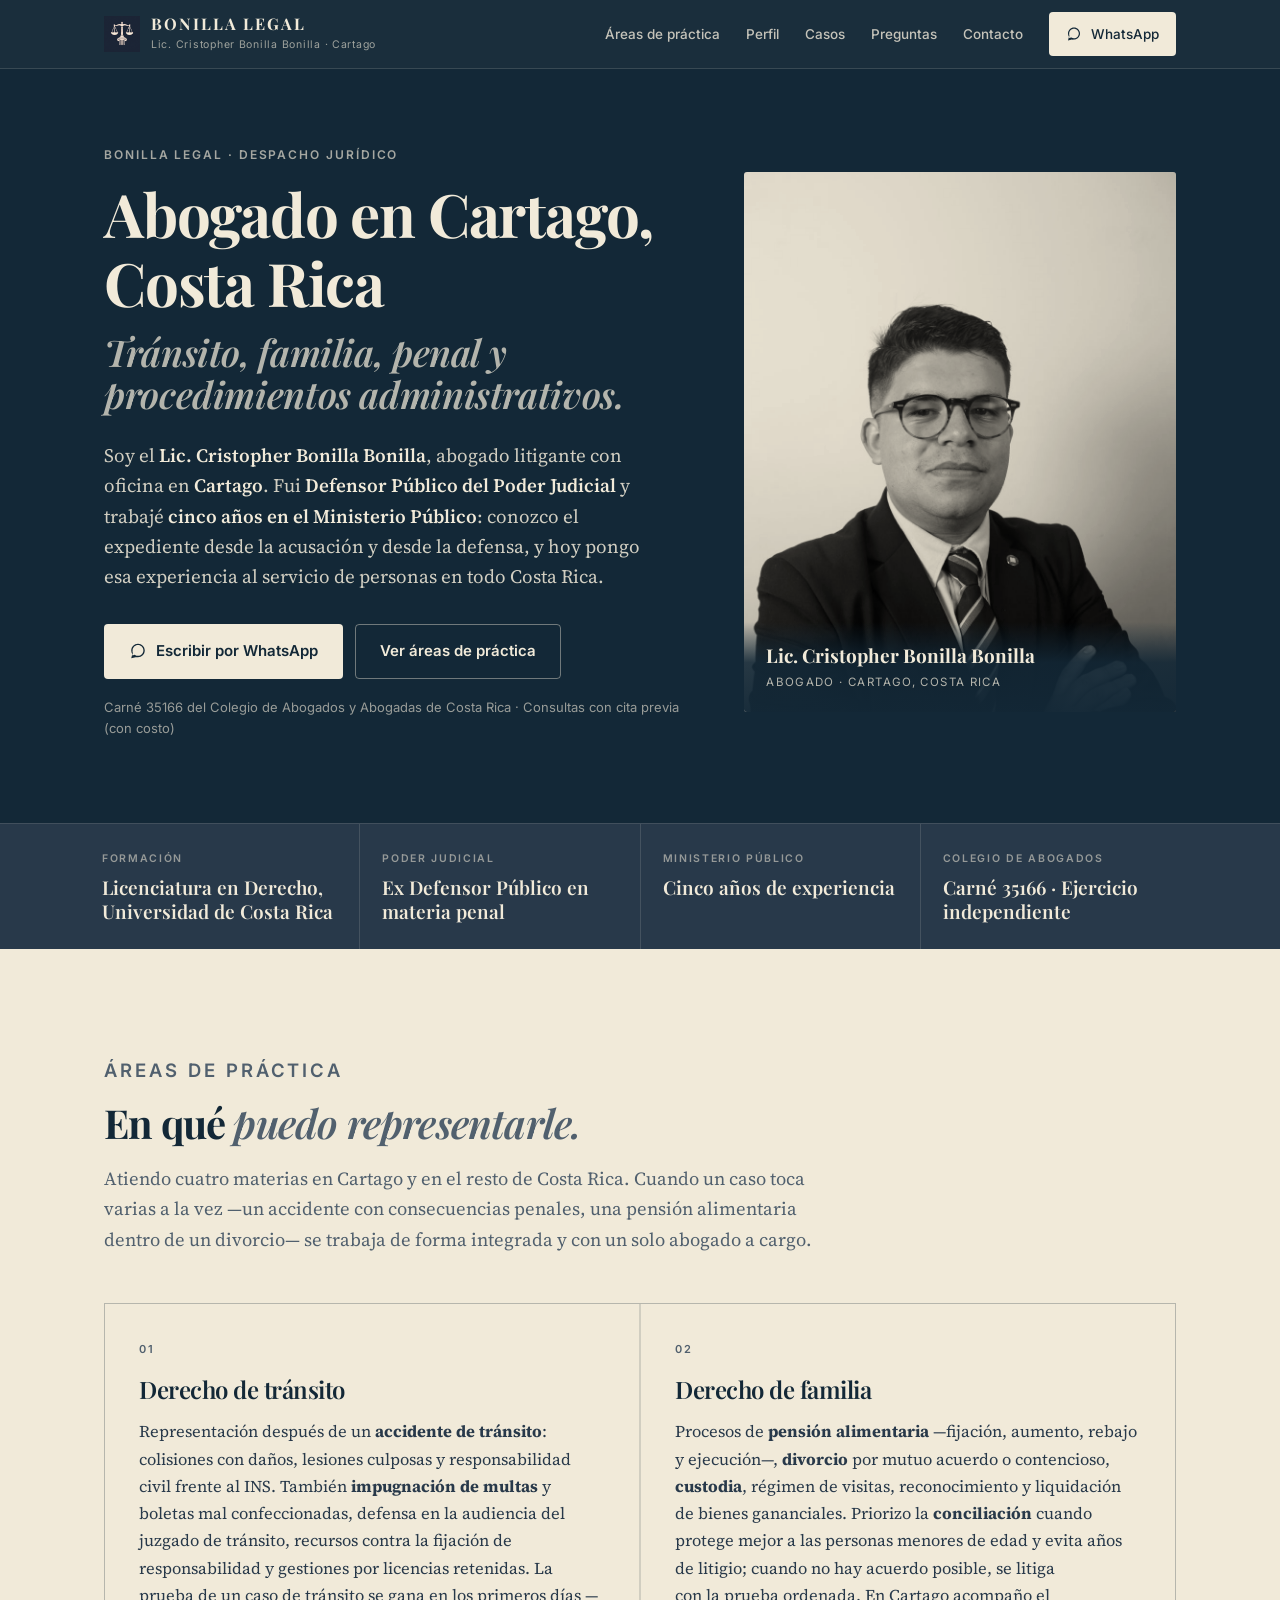
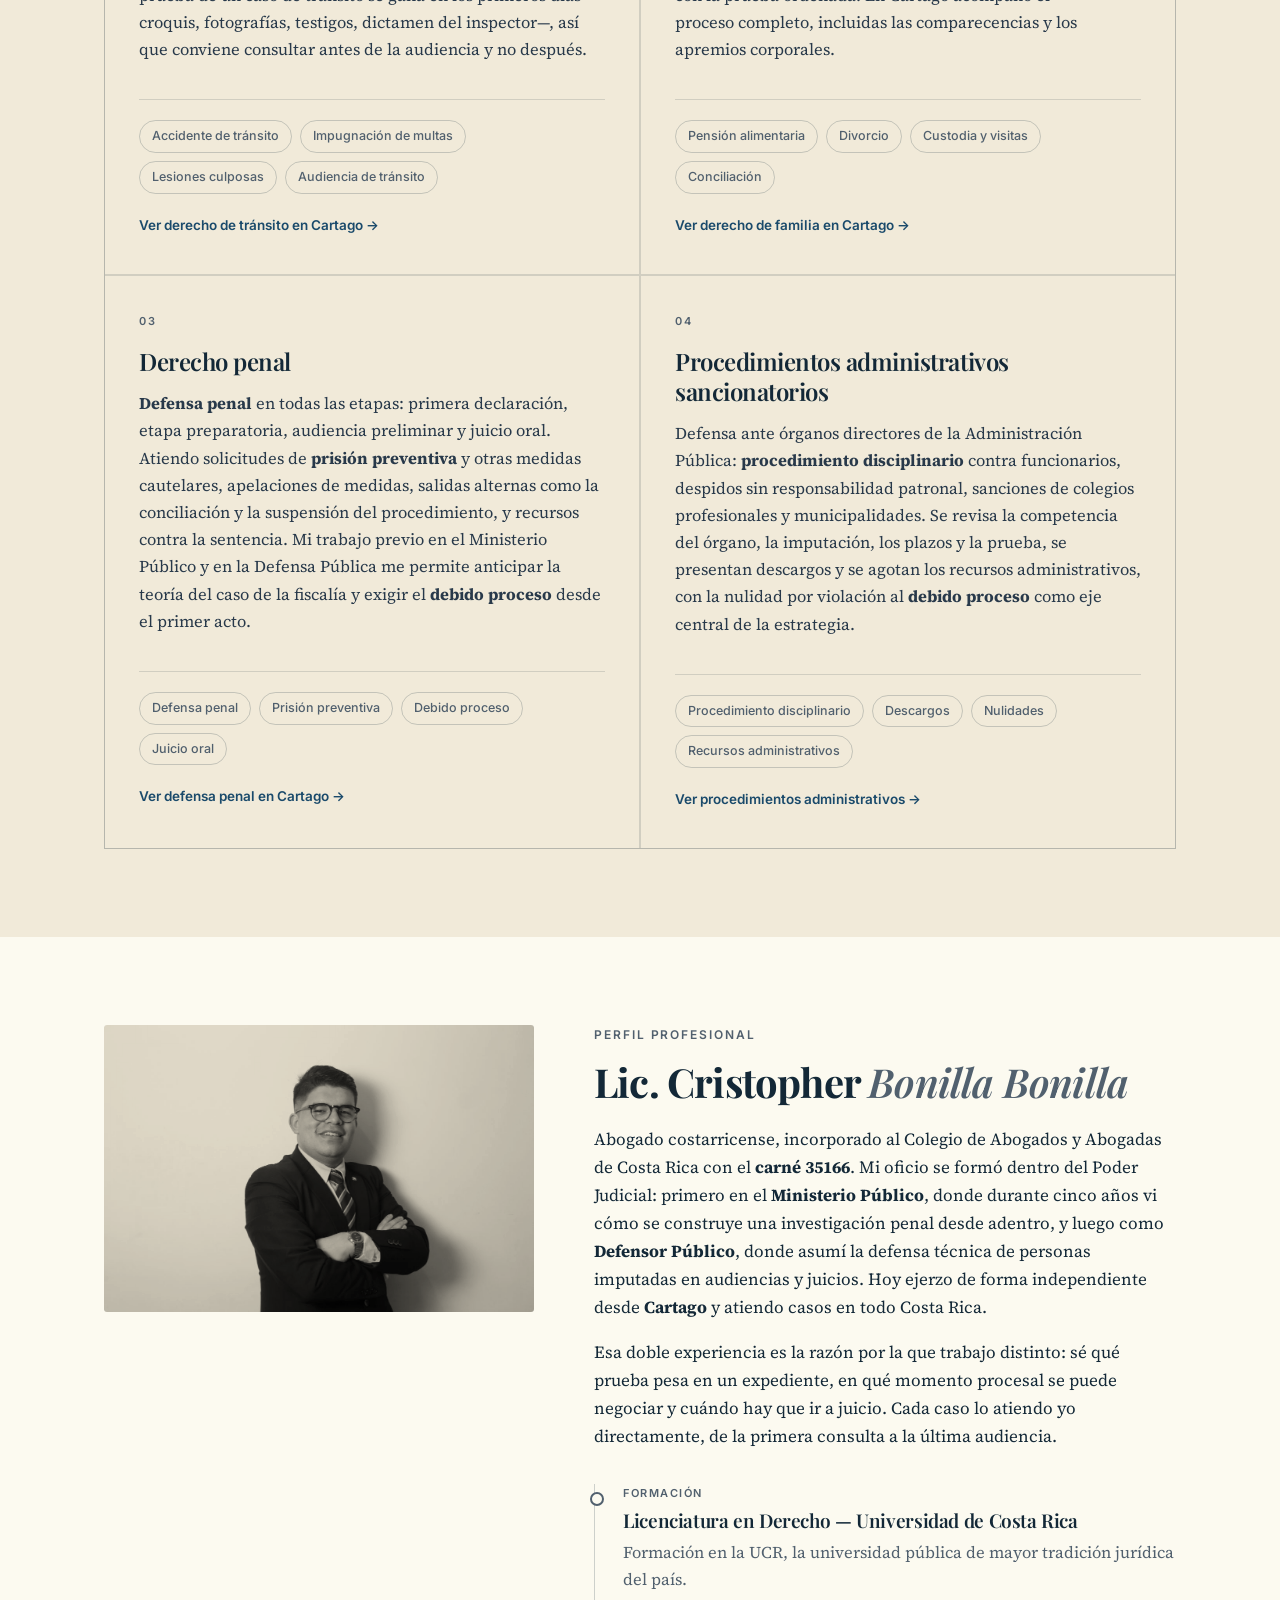
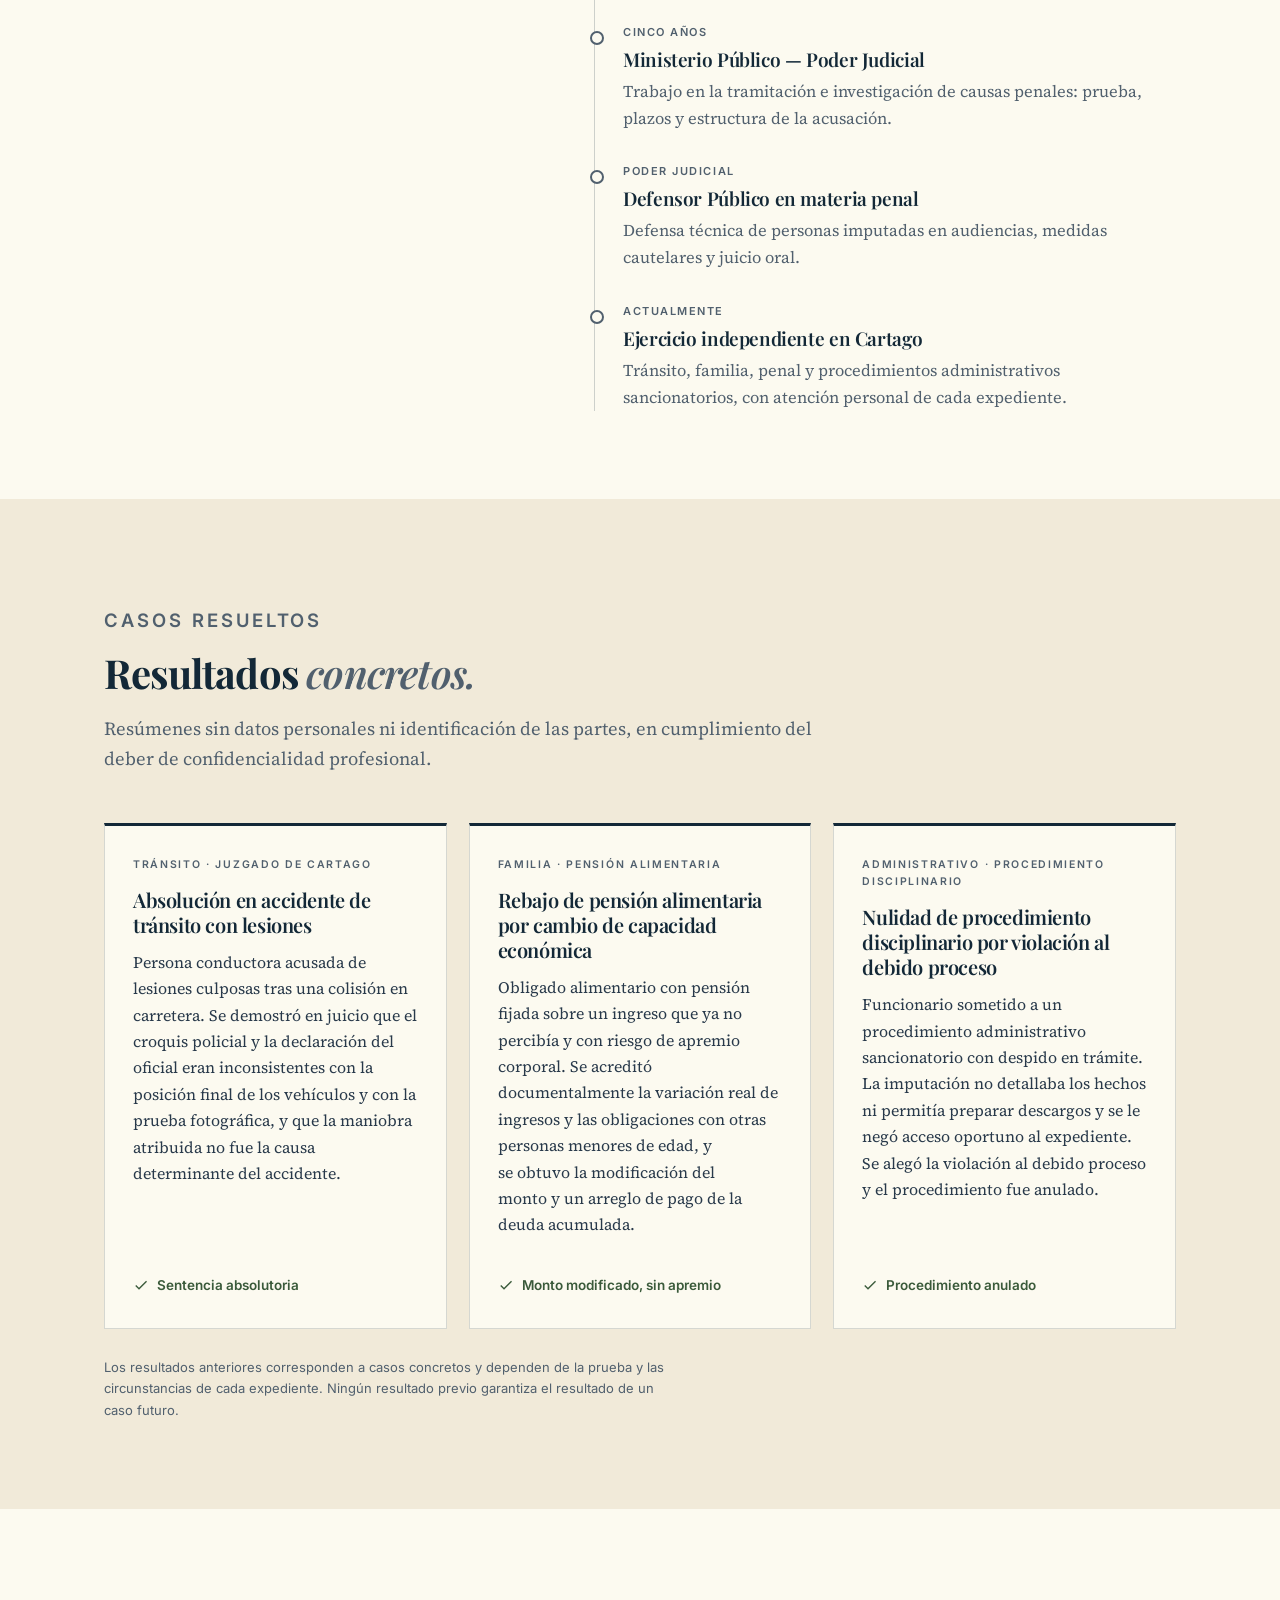
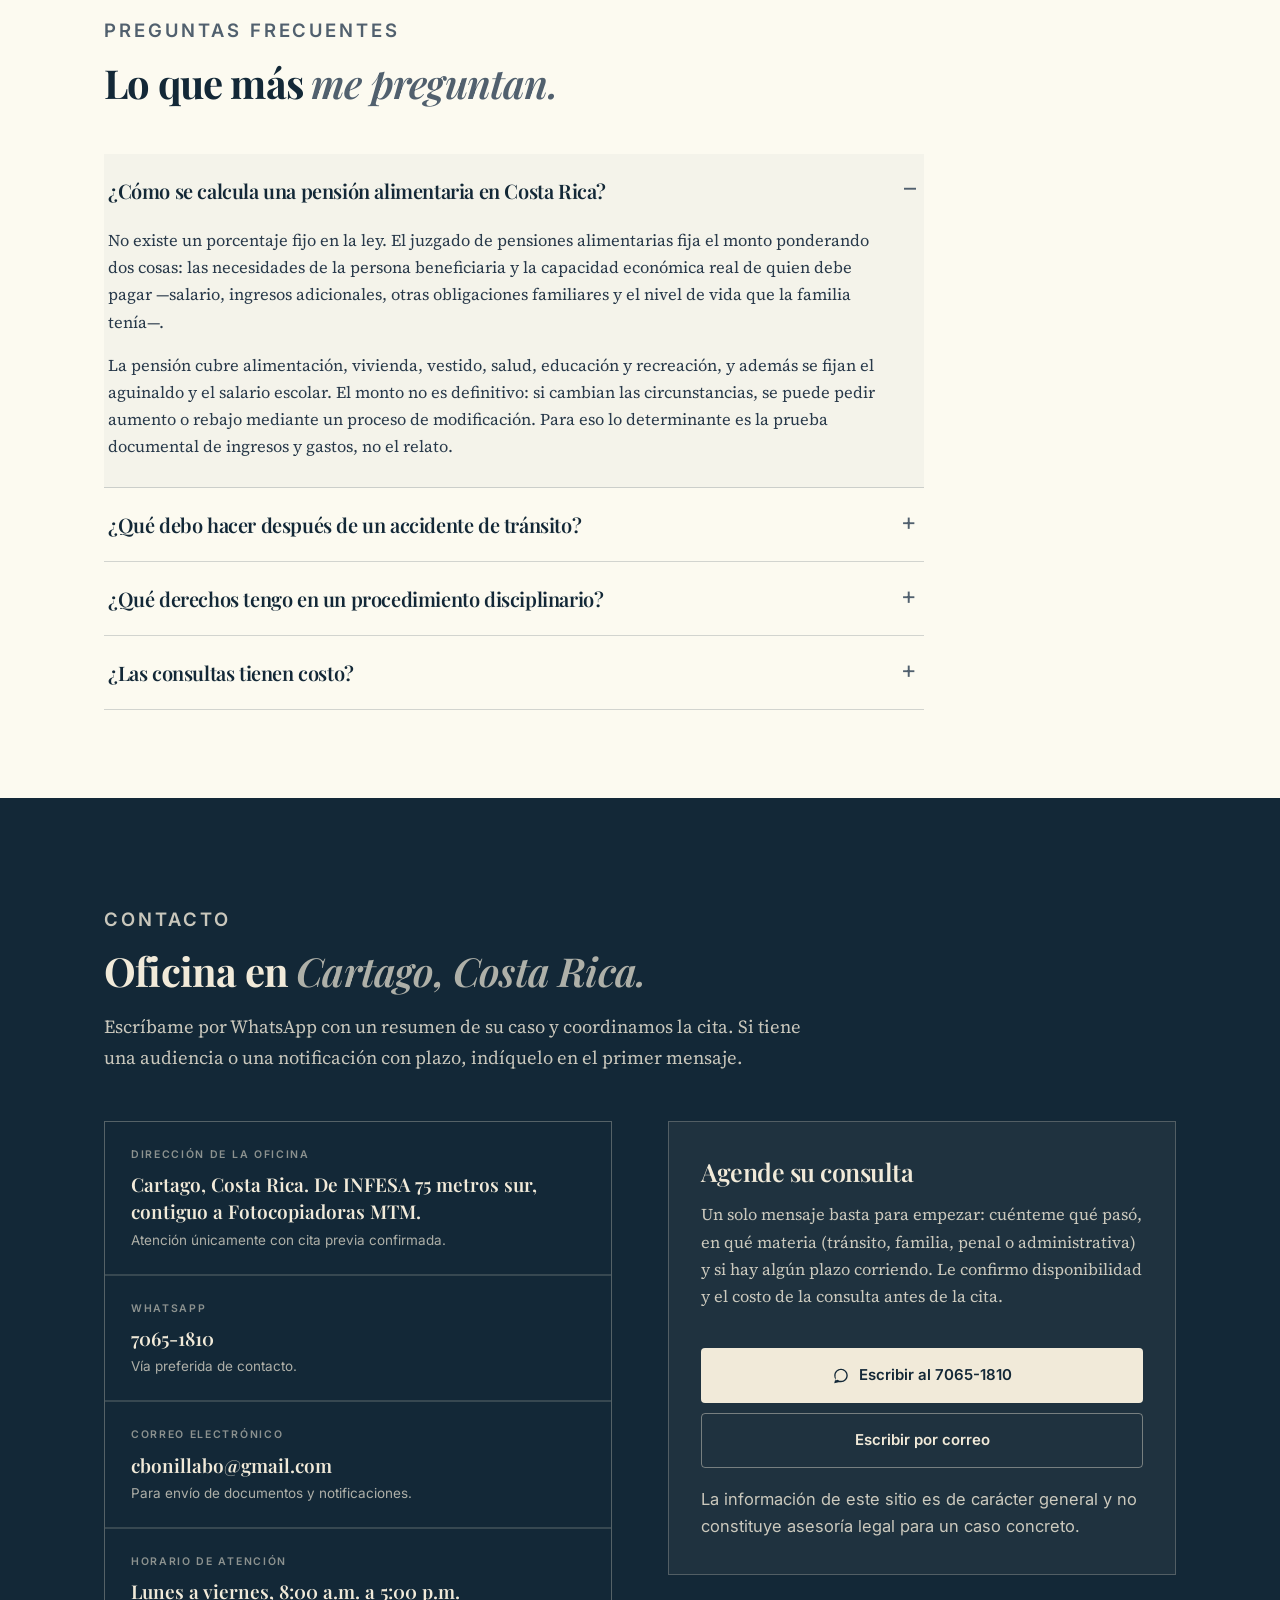
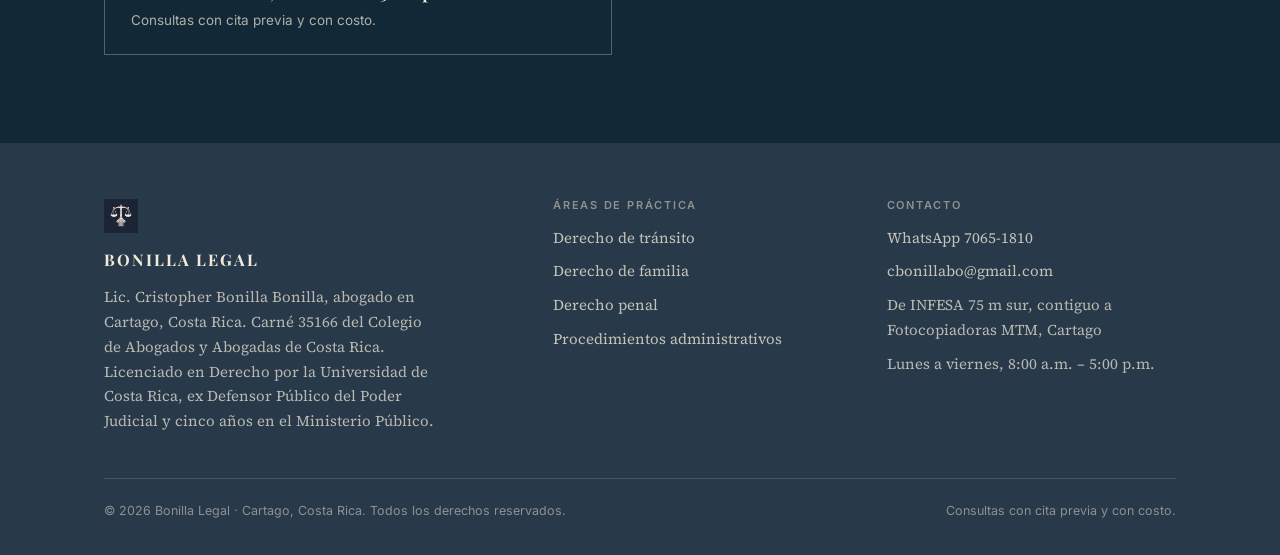
==== commit 5c3cb66b: "Add files via upload Nuevas páginas de áreas de práctica" ====
--- a/index.html
+++ b/index.html
@@ -17,197 +17,30 @@
 <meta property="og:title" content="Abogado en Cartago, Costa Rica | Bonilla Legal">
 <meta property="og:description" content="Derecho de tránsito, familia, penal y procedimientos administrativos sancionatorios. Ex Defensor Público del Poder Judicial. Consultas con cita previa en Cartago.">
 <meta property="og:url" content="https://bonillalegal.site/">
-<meta property="og:image" content="https://bonillalegal.site/assets/og-image.png">
+<meta property="og:image" content="https://bonillalegal.site/og-image.png">
 <meta property="og:image:width" content="1200">
 <meta property="og:image:height" content="630">
+<meta property="og:image:type" content="image/png">
+<meta property="og:image:alt" content="Bonilla Legal — Abogado en Cartago, Costa Rica. Lic. Cristopher Bonilla Bonilla.">
 <meta name="twitter:card" content="summary_large_image">
 <meta name="twitter:title" content="Abogado en Cartago, Costa Rica | Bonilla Legal">
 <meta name="twitter:description" content="Tránsito, familia, penal y procedimientos administrativos sancionatorios. Cartago, Costa Rica. WhatsApp 7065-1810.">
-<meta name="twitter:image" content="https://bonillalegal.site/assets/og-image.png">
+<meta name="twitter:image" content="https://bonillalegal.site/og-image.png">
 <meta name="theme-color" content="#132837">
-<link rel="icon" href="[data-uri]">
-<link rel="apple-touch-icon" href="[data-uri]">
+<link rel="icon" href="assets/favicon.png">
+<link rel="apple-touch-icon" href="assets/favicon.png">
 <link rel="preconnect" href="https://fonts.googleapis.com">
 <link rel="preconnect" href="https://fonts.gstatic.com" crossorigin>
 <link rel="stylesheet" href="https://fonts.googleapis.com/css2?family=Playfair+Display:wght@600;700;800&family=Source+Serif+4:ital,wght@0,400;0,600;1,400&family=Inter:wght@400;500;600&display=swap">
-<style>
-:root{--navy:#132837;--navy-90:#28394a;--navy-70:#51606e;--cream:#f1ead9;--cream-soft:#fcfaf0;--cream-dark:#e3dcca;--bordo:#7a2424;--seal:#3a5a3a;--display:'Playfair Display',Georgia,serif;--body:'Source Serif 4',Georgia,serif;--ui:'Inter',system-ui,sans-serif;--wrap:1120px}
-*{box-sizing:border-box}
-html{scroll-behavior:smooth;-webkit-text-size-adjust:100%}
-body{margin:0;background:var(--cream);color:var(--navy);font-family:var(--body);font-size:17px;line-height:1.65;-webkit-font-smoothing:antialiased}
-img{max-width:100%;display:block}
-a{color:#1a4a6b;text-decoration:none;transition:color .2s}
-a:hover{color:#0c1d28;text-decoration:underline;text-underline-offset:3px}
-h1,h2,h3,h4{font-family:var(--display);font-weight:700;letter-spacing:-.02em;line-height:1.15;margin:0}
-h1{font-size:clamp(34px,6vw,60px)}
-h2{font-size:clamp(27px,3.6vw,40px);font-weight:700}
-h3{font-size:clamp(20px,2.2vw,24px);font-weight:600;line-height:1.25}
-p{margin:0 0 16px;text-wrap:pretty}
-p:last-child{margin-bottom:0}
-.wrap{width:100%;max-width:var(--wrap);margin:0 auto;padding:0 24px}
-.eyebrow{font-family:var(--ui);font-size:12px;font-weight:600;letter-spacing:.16em;text-transform:uppercase;color:var(--navy-70);margin:0 0 14px}
-.on-dark .eyebrow,.eyebrow.on-dark{color:rgba(241,234,217,.66)}
-.skip{position:absolute;left:-9999px}
-.skip:focus{left:12px;top:12px;z-index:99;background:var(--cream);padding:10px 16px;border:2px solid var(--navy)}
-/* header */
-.hdr{position:sticky;top:0;z-index:50;background:rgba(19,40,55,.97);backdrop-filter:blur(8px);border-bottom:1px solid rgba(241,234,217,.14)}
-.hdr-in{display:flex;align-items:center;justify-content:space-between;gap:16px;min-height:68px;padding-top:10px;padding-bottom:10px}
-.brand{display:flex;align-items:center;gap:11px;color:var(--cream)}
-.brand:hover{text-decoration:none;color:var(--cream)}
-.brand img{height:36px;width:auto;filter:invert(1) brightness(1.15) contrast(.9)}
-.brand b{display:block;font-family:var(--display);font-size:16px;letter-spacing:.12em;line-height:1.1}
-.brand small{display:block;font-family:var(--ui);font-size:10.5px;letter-spacing:.07em;color:rgba(241,234,217,.62);margin-top:3px}
-.nav{display:flex;align-items:center;gap:26px}
-.nav a{font-family:var(--ui);font-size:13.5px;font-weight:500;color:rgba(241,234,217,.8)}
-.nav a:hover{color:var(--cream);text-decoration:none}
-.btn{display:inline-flex;align-items:center;justify-content:center;gap:9px;font-family:var(--ui);font-size:15px;font-weight:600;padding:14px 24px;border-radius:4px;border:1px solid transparent;min-height:48px;cursor:pointer;white-space:nowrap;transition:all .2s}
-.btn svg{width:18px;height:18px;fill:currentColor;flex:none}
-.btn-wa{background:var(--cream);color:var(--navy)}
-.nav a.btn-wa,.nav a.btn-wa:hover{color:var(--navy)}
-.btn-wa:hover{background:#fff;color:var(--navy);text-decoration:none}
-.btn-solid{background:var(--navy);color:var(--cream)}
-.btn-solid:hover{background:var(--navy-90);color:var(--cream);text-decoration:none}
-.btn-ghost{background:transparent;color:var(--cream);border-color:rgba(241,234,217,.42)}
-.btn-ghost:hover{border-color:var(--cream);background:rgba(241,234,217,.08);color:var(--cream);text-decoration:none}
-.btn-sm{font-size:13.5px;padding:10px 16px;min-height:42px}
-.btn-sm svg{width:16px;height:16px}
-.menu-tgl{display:none}
-/* hero */
-.hero{background:var(--navy);color:var(--cream)}
-.hero-in{display:grid;grid-template-columns:1.15fr .85fr;gap:56px;align-items:center;padding:76px 24px 84px}
-.hero h1{color:var(--cream)}
-.hero-sub{font-family:var(--display);font-style:italic;font-weight:600;font-size:clamp(21px,3.7vw,37px);line-height:1.15;letter-spacing:-.01em;color:rgba(241,234,217,.72);margin:14px 0 0}
-.lede{font-size:19px;line-height:1.6;color:rgba(241,234,217,.86);max-width:56ch;margin:24px 0 0}
-.lede strong{color:var(--cream);font-weight:600}
-.hero-cta{display:flex;flex-wrap:wrap;gap:12px;margin-top:32px}
-.hero-note{font-family:var(--ui);font-size:13px;color:rgba(241,234,217,.6);margin-top:18px}
-.portrait{position:relative;background:var(--cream);border-radius:3px;overflow:hidden;aspect-ratio:4/5}
-.portrait img{width:100%;height:100%;object-fit:cover;object-position:52% 20%;filter:grayscale(1) contrast(1.05);mix-blend-mode:multiply}
-.portrait figcaption{position:absolute;inset:auto 0 0 0;padding:22px 22px 20px;background:linear-gradient(180deg,rgba(19,40,55,0),rgba(19,40,55,.88) 45%,rgba(19,40,55,.96));color:var(--cream)}
-.portrait .nm{font-family:var(--display);font-size:19px;font-weight:700;line-height:1.2}
-.portrait .rl{font-family:var(--ui);font-size:11.5px;letter-spacing:.12em;text-transform:uppercase;color:rgba(241,234,217,.72);margin-top:6px}
-/* credential strip */
-.creds{background:var(--navy-90);color:var(--cream);border-top:1px solid rgba(241,234,217,.12)}
-.creds-grid{display:grid;grid-template-columns:repeat(4,1fr);gap:1px;background:rgba(241,234,217,.14)}
-.cred{background:var(--navy-90);padding:26px 22px}
-.cred .k{font-family:var(--ui);font-size:10.5px;font-weight:600;letter-spacing:.16em;text-transform:uppercase;color:rgba(241,234,217,.55);margin-bottom:8px}
-.cred .v{font-family:var(--display);font-size:19px;font-weight:600;line-height:1.25}
-/* sections */
-.sec{padding:88px 0}
-.sec-cream{background:var(--cream-soft)}
-.sec-navy{background:var(--navy);color:var(--cream)}
-.sec-navy h2,.sec-navy h3{color:var(--cream)}
-.sec-head{max-width:720px;margin-bottom:48px}
-.sec-head h2 em{font-style:italic;font-weight:600;color:var(--navy-70)}
-.sec-navy .sec-head h2 em{color:rgba(241,234,217,.7)}
-.sec-head p{font-size:18.5px;color:var(--navy-70);margin-top:18px}
-.sec-navy .sec-head p{color:rgba(241,234,217,.82)}
-/* areas */
-.areas{display:grid;grid-template-columns:1fr 1fr;gap:2px;background:rgba(19,40,55,.14);border:1px solid rgba(19,40,55,.14)}
-.area{background:var(--cream);padding:36px 34px 38px;display:flex;flex-direction:column}
-.sec-cream .area{background:var(--cream-soft)}
-.area .num{font-family:var(--ui);font-size:11px;font-weight:600;letter-spacing:.18em;color:var(--navy-70);margin-bottom:16px}
-.area h3{margin-bottom:14px}
-.area p{font-size:16.5px;color:var(--navy-90)}
-.area ul{list-style:none;margin:20px 0 0;padding:20px 0 0;border-top:1px solid rgba(19,40,55,.14);display:flex;flex-wrap:wrap;gap:8px}
-.area li{font-family:var(--ui);font-size:12.5px;font-weight:500;color:var(--navy-70);border:1px solid rgba(19,40,55,.2);border-radius:999px;padding:5px 12px}
-/* perfil */
-.prof{display:grid;grid-template-columns:.85fr 1.15fr;gap:60px;align-items:start}
-.prof-photo{background:var(--cream-dark);border-radius:3px;overflow:hidden;aspect-ratio:3/2;position:sticky;top:96px}
-.prof-photo img{width:100%;height:100%;object-fit:cover;filter:grayscale(1) contrast(1.04);mix-blend-mode:multiply}
-.track{list-style:none;margin:34px 0 0;padding:0;border-left:1px solid rgba(19,40,55,.2)}
-.track li{position:relative;padding:0 0 30px 28px}
-.track li:last-child{padding-bottom:0}
-.track li::before{content:"";position:absolute;left:-5.5px;top:8px;width:10px;height:10px;border-radius:50%;background:var(--cream);border:2px solid var(--navy-70)}
-.sec-cream .track li::before{background:var(--cream-soft)}
-.track h3{font-size:19px;margin-bottom:6px}
-.track p{font-size:16.5px;color:var(--navy-70)}
-.track .yr{font-family:var(--ui);font-size:11px;font-weight:600;letter-spacing:.14em;text-transform:uppercase;color:var(--navy-70);margin-bottom:7px}
-/* casos */
-.cases{display:grid;grid-template-columns:repeat(3,1fr);gap:22px}
-.case{background:var(--cream-soft);border:1px solid rgba(19,40,55,.16);border-top:3px solid var(--navy);padding:30px 28px 32px;display:flex;flex-direction:column}
-.sec-cream .case{background:var(--cream)}
-.case .tag{font-family:var(--ui);font-size:10.5px;font-weight:600;letter-spacing:.16em;text-transform:uppercase;color:var(--navy-70);margin-bottom:14px}
-.case h3{font-size:20px;margin-bottom:12px}
-.case p{font-size:16px;color:var(--navy-90)}
-.case .out{margin-top:auto;padding-top:20px;font-family:var(--ui);font-size:13.5px;font-weight:600;color:var(--seal);display:flex;align-items:center;gap:8px}
-.case .out svg{width:16px;height:16px;fill:currentColor;flex:none}
-.disc{font-family:var(--ui);font-size:13px;color:var(--navy-70);margin-top:28px;max-width:70ch}
-/* faq */
-.faq{max-width:820px}
-.faq details{border-bottom:1px solid rgba(19,40,55,.18)}
-.faq details[open]{background:rgba(19,40,55,.03)}
-.faq summary{cursor:pointer;list-style:none;padding:24px 44px 24px 4px;position:relative;display:block}
-.faq summary::-webkit-details-marker{display:none}
-.faq summary h3{font-size:20px;font-weight:600}
-.faq summary::after{content:"+";position:absolute;right:8px;top:22px;font-family:var(--ui);font-size:24px;font-weight:400;color:var(--navy-70);line-height:1}
-.faq details[open] summary::after{content:"–"}
-.faq .ans{padding:0 44px 26px 4px}
-.faq .ans p{font-size:16.5px;color:var(--navy-90)}
-/* contacto */
-.ct{display:grid;grid-template-columns:1fr 1fr;gap:56px;align-items:start}
-.ct-list{list-style:none;margin:0;padding:0;display:grid;gap:2px;background:rgba(241,234,217,.16);border:1px solid rgba(241,234,217,.16)}
-.ct-list li{background:var(--navy);padding:24px 26px}
-.ct-list .k{font-family:var(--ui);font-size:10.5px;font-weight:600;letter-spacing:.16em;text-transform:uppercase;color:rgba(241,234,217,.55);margin-bottom:8px}
-.ct-list .v{font-family:var(--display);font-size:19px;font-weight:600;line-height:1.4;color:var(--cream)}
-.ct-list .v a{color:var(--cream)}
-.ct-list .v small{display:block;font-family:var(--ui);font-size:13.5px;font-weight:400;color:rgba(241,234,217,.7);margin-top:6px;letter-spacing:0}
-.ct-cta{border:1px solid rgba(241,234,217,.24);padding:34px 32px;background:rgba(241,234,217,.05)}
-.ct-cta h3{font-size:25px;margin-bottom:14px}
-.ct-cta p{color:rgba(241,234,217,.82);font-size:16.5px}
-.ct-cta .btn{width:100%;margin-top:22px}
-.ct-fine{font-family:var(--ui);font-size:13px;color:rgba(241,234,217,.6);margin-top:18px}
-/* footer */
-.ftr{background:var(--navy-90);color:rgba(241,234,217,.72);padding:56px 0 34px;font-size:15px}
-.ftr-grid{display:grid;grid-template-columns:1.4fr 1fr 1fr;gap:44px}
-.ftr img{height:34px;filter:invert(1) brightness(1.15) contrast(.9);margin-bottom:14px}
-.ftr .nm{font-family:var(--display);font-size:16px;font-weight:700;letter-spacing:.12em;color:var(--cream);margin-bottom:12px}
-.ftr h4{font-family:var(--ui);font-size:11px;font-weight:600;letter-spacing:.16em;text-transform:uppercase;color:rgba(241,234,217,.5);margin-bottom:14px}
-.ftr ul{list-style:none;margin:0;padding:0;display:grid;gap:9px}
-.ftr a{color:rgba(241,234,217,.78)}
-.ftr a:hover{color:var(--cream)}
-.ftr-btm{margin-top:44px;padding-top:22px;border-top:1px solid rgba(241,234,217,.16);font-family:var(--ui);font-size:12.5px;color:rgba(241,234,217,.5);display:flex;flex-wrap:wrap;gap:8px 24px;justify-content:space-between}
-/* floating wa */
-.wa-float{position:fixed;right:18px;bottom:18px;z-index:60;width:56px;height:56px;border-radius:50%;background:var(--navy);color:var(--cream);display:none;align-items:center;justify-content:center;box-shadow:0 6px 20px rgba(19,40,55,.34)}
-.wa-float svg{width:27px;height:27px;fill:currentColor}
-@media(max-width:960px){
-.hero-in{grid-template-columns:1fr;gap:40px;padding:56px 24px 64px}
-.portrait{max-width:400px;aspect-ratio:1/1}
-.creds-grid{grid-template-columns:1fr 1fr}
-.areas{grid-template-columns:1fr}
-.prof{grid-template-columns:1fr;gap:36px}
-.prof-photo{position:static;max-width:420px;aspect-ratio:3/2}
-.cases{grid-template-columns:1fr}
-.ct{grid-template-columns:1fr;gap:36px}
-.ftr-grid{grid-template-columns:1fr 1fr;gap:34px}
-}
-@media(max-width:760px){
-.nav{position:fixed;inset:68px 0 auto 0;flex-direction:column;align-items:stretch;gap:0;background:var(--navy);border-bottom:1px solid rgba(241,234,217,.16);padding:8px 24px 20px;max-height:0;overflow:hidden;transition:max-height .28s ease}
-.nav a{padding:14px 0;font-size:16px;border-bottom:1px solid rgba(241,234,217,.1)}
-.nav .btn{margin-top:16px}
-.menu-tgl:checked~.nav{max-height:440px}
-.burger{display:flex;flex-direction:column;justify-content:center;gap:5px;width:44px;height:44px;cursor:pointer;align-items:flex-end}
-.burger span{display:block;width:24px;height:2px;background:var(--cream)}
-.hdr .btn-wa.desk{display:none}
-.wa-float{display:flex}
-.sec{padding:60px 0}
-.sec-head{margin-bottom:34px}
-.area{padding:28px 24px 30px}
-.faq summary{padding:20px 40px 20px 2px}
-.ftr-grid{grid-template-columns:1fr}
-body{font-size:16.5px}
-}
-@media(min-width:761px){.burger{display:none}}
-@media print{.hdr,.wa-float{position:static}}
-</style>
+<link rel="stylesheet" href="assets/styles.css">
 <script type="application/ld+json">
 {"@context":"https://schema.org","@graph":[
-{"@type":["LegalService","Attorney"],"@id":"https://bonillalegal.site/#despacho","name":"Bonilla Legal","alternateName":"Bonilla Legal — Lic. Cristopher Bonilla Bonilla","description":"Despacho jurídico en Cartago, Costa Rica. Derecho de tránsito, derecho de familia, derecho penal y procedimientos administrativos sancionatorios.","url":"https://bonillalegal.site/","image":"https://bonillalegal.site/assets/og-image.png","telephone":"+506-7065-1810","email":"cbonillabo@gmail.com","priceRange":"Consulta con cita previa (con costo)","currenciesAccepted":"CRC","address":{"@type":"PostalAddress","streetAddress":"De INFESA 75 metros sur, contiguo a Fotocopiadoras MTM","addressLocality":"Cartago","addressRegion":"Provincia de Cartago","addressCountry":"CR"},"areaServed":[{"@type":"City","name":"Cartago"},{"@type":"AdministrativeArea","name":"Provincia de Cartago"},{"@type":"Country","name":"Costa Rica"}],"openingHoursSpecification":[{"@type":"OpeningHoursSpecification","dayOfWeek":["Monday","Tuesday","Wednesday","Thursday","Friday"],"opens":"08:00","closes":"17:00"}],"founder":{"@id":"https://bonillalegal.site/#abogado"},"employee":{"@id":"https://bonillalegal.site/#abogado"},"knowsLanguage":"es",
+{"@type":["LegalService","Attorney"],"@id":"https://bonillalegal.site/#despacho","name":"Bonilla Legal","alternateName":"Bonilla Legal — Lic. Cristopher Bonilla Bonilla","description":"Despacho jurídico en Cartago, Costa Rica. Derecho de tránsito, derecho de familia, derecho penal y procedimientos administrativos sancionatorios.","url":"https://bonillalegal.site/","image":"https://bonillalegal.site/og-image.png","telephone":"+506-7065-1810","email":"cbonillabo@gmail.com","priceRange":"Consulta con cita previa (con costo)","currenciesAccepted":"CRC","address":{"@type":"PostalAddress","streetAddress":"De INFESA 75 metros sur, contiguo a Fotocopiadoras MTM","addressLocality":"Cartago","addressRegion":"Provincia de Cartago","addressCountry":"CR"},"areaServed":[{"@type":"City","name":"Cartago"},{"@type":"AdministrativeArea","name":"Provincia de Cartago"},{"@type":"Country","name":"Costa Rica"}],"openingHoursSpecification":[{"@type":"OpeningHoursSpecification","dayOfWeek":["Monday","Tuesday","Wednesday","Thursday","Friday"],"opens":"08:00","closes":"17:00"}],"founder":{"@id":"https://bonillalegal.site/#abogado"},"employee":{"@id":"https://bonillalegal.site/#abogado"},"knowsLanguage":"es",
 "hasOfferCatalog":{"@type":"OfferCatalog","name":"Áreas de práctica","itemListElement":[
-{"@type":"Offer","itemOffered":{"@type":"Service","name":"Derecho de tránsito","description":"Defensa en accidentes de tránsito, impugnación de multas y audiencias en juzgados de tránsito en Cartago y todo Costa Rica."}},
-{"@type":"Offer","itemOffered":{"@type":"Service","name":"Derecho de familia","description":"Pensión alimentaria, divorcio, custodia, régimen de visitas y conciliación."}},
-{"@type":"Offer","itemOffered":{"@type":"Service","name":"Derecho penal","description":"Defensa penal, medidas cautelares y prisión preventiva, debido proceso y juicio oral."}},
-{"@type":"Offer","itemOffered":{"@type":"Service","name":"Procedimientos administrativos sancionatorios","description":"Procedimiento disciplinario, descargos y defensa del debido proceso ante la Administración Pública."}}]}},
+{"@type":"Offer","itemOffered":{"@type":"Service","name":"Derecho de tránsito","description":"Defensa en accidentes de tránsito, impugnación de multas y audiencias en juzgados de tránsito en Cartago y todo Costa Rica.","url":"https://bonillalegal.site/transito/"}},
+{"@type":"Offer","itemOffered":{"@type":"Service","name":"Derecho de familia","description":"Pensión alimentaria, divorcio, custodia, régimen de visitas y conciliación.","url":"https://bonillalegal.site/familia/"}},
+{"@type":"Offer","itemOffered":{"@type":"Service","name":"Derecho penal","description":"Defensa penal, medidas cautelares y prisión preventiva, debido proceso y juicio oral.","url":"https://bonillalegal.site/penal/"}},
+{"@type":"Offer","itemOffered":{"@type":"Service","name":"Procedimientos administrativos sancionatorios","description":"Procedimiento disciplinario, descargos y defensa del debido proceso ante la Administración Pública.","url":"https://bonillalegal.site/administrativo/"}}]}},
 {"@type":"Person","@id":"https://bonillalegal.site/#abogado","name":"Cristopher Bonilla Bonilla","honorificPrefix":"Lic.","jobTitle":"Abogado","description":"Licenciado en Derecho por la Universidad de Costa Rica, ex Defensor Público del Poder Judicial y cinco años de experiencia en el Ministerio Público. Ejercicio independiente en Cartago, Costa Rica.","identifier":{"@type":"PropertyValue","name":"Carné del Colegio de Abogados y Abogadas de Costa Rica","value":"35166"},"alumniOf":{"@type":"CollegeOrUniversity","name":"Universidad de Costa Rica"},"memberOf":{"@type":"Organization","name":"Colegio de Abogados y Abogadas de Costa Rica"},"knowsAbout":["Derecho de tránsito","Derecho de familia","Pensión alimentaria","Derecho penal","Procedimientos administrativos sancionatorios"],"telephone":"+506-7065-1810","email":"cbonillabo@gmail.com","worksFor":{"@id":"https://bonillalegal.site/#despacho"},"workLocation":{"@type":"Place","address":{"@type":"PostalAddress","addressLocality":"Cartago","addressCountry":"CR"}}},
 {"@type":"WebSite","@id":"https://bonillalegal.site/#web","url":"https://bonillalegal.site/","name":"Bonilla Legal — Abogado en Cartago, Costa Rica","inLanguage":"es-CR","publisher":{"@id":"https://bonillalegal.site/#despacho"}},
 {"@type":"FAQPage","@id":"https://bonillalegal.site/#faq","mainEntity":[
@@ -223,7 +56,7 @@
 
 <header class="hdr">
   <div class="wrap hdr-in">
-    <a class="brand" href="#top"><img src="[data-uri]" alt="Emblema de Bonilla Legal" width="36" height="36"><span><b>BONILLA LEGAL</b><small>Lic. Cristopher Bonilla Bonilla · Cartago</small></span></a>
+    <a class="brand" href="./"><img src="assets/emblema.png" alt="Emblema de Bonilla Legal" width="36" height="36"><span><b>BONILLA LEGAL</b><small>Lic. Cristopher Bonilla Bonilla · Cartago</small></span></a>
     <input class="menu-tgl" type="checkbox" id="menu" hidden>
     <label class="burger" for="menu" aria-label="Abrir menú"><span></span><span></span><span></span></label>
     <nav class="nav" aria-label="Navegación principal">
@@ -251,7 +84,7 @@
       <p class="hero-note">Carné 35166 del Colegio de Abogados y Abogadas de Costa Rica · Consultas con cita previa (con costo)</p>
     </div>
     <figure class="portrait" style="margin:0">
-      <img src="[data-uri]" alt="Lic. Cristopher Bonilla Bonilla, abogado en Cartago, Costa Rica" width="800" height="1000">
+      <img src="assets/retrato-01.jpg" alt="Lic. Cristopher Bonilla Bonilla, abogado en Cartago, Costa Rica" width="800" height="1000">
       <figcaption><div class="nm">Lic. Cristopher Bonilla Bonilla</div><div class="rl">Abogado · Cartago, Costa Rica</div></figcaption>
     </figure>
   </div>
@@ -279,27 +112,31 @@
     <div class="areas">
       <article class="area">
         <div class="num">01</div>
-        <h3>Derecho de tránsito</h3>
+        <h3><a href="transito/">Derecho de tránsito</a></h3>
         <p>Representación después de un <strong>accidente de tránsito</strong>: colisiones con daños, lesiones culposas y responsabilidad civil frente al INS. También <strong>impugnación de multas</strong> y boletas mal confeccionadas, defensa en la audiencia del juzgado de tránsito, recursos contra la fijación de responsabilidad y gestiones por licencias retenidas. La prueba de un caso de tránsito se gana en los primeros días —croquis, fotografías, testigos, dictamen del inspector—, así que conviene consultar antes de la audiencia y no después.</p>
         <ul><li>Accidente de tránsito</li><li>Impugnación de multas</li><li>Lesiones culposas</li><li>Audiencia de tránsito</li></ul>
+        <p class="more"><a href="transito/">Ver derecho de tránsito en Cartago →</a></p>
       </article>
       <article class="area">
         <div class="num">02</div>
-        <h3>Derecho de familia</h3>
+        <h3><a href="familia/">Derecho de familia</a></h3>
         <p>Procesos de <strong>pensión alimentaria</strong> —fijación, aumento, rebajo y ejecución—, <strong>divorcio</strong> por mutuo acuerdo o contencioso, <strong>custodia</strong>, régimen de visitas, reconocimiento y liquidación de bienes gananciales. Priorizo la <strong>conciliación</strong> cuando protege mejor a las personas menores de edad y evita años de litigio; cuando no hay acuerdo posible, se litiga con la prueba ordenada. En Cartago acompaño el proceso completo, incluidas las comparecencias y los apremios corporales.</p>
         <ul><li>Pensión alimentaria</li><li>Divorcio</li><li>Custodia y visitas</li><li>Conciliación</li></ul>
+        <p class="more"><a href="familia/">Ver derecho de familia en Cartago →</a></p>
       </article>
       <article class="area">
         <div class="num">03</div>
-        <h3>Derecho penal</h3>
+        <h3><a href="penal/">Derecho penal</a></h3>
         <p><strong>Defensa penal</strong> en todas las etapas: primera declaración, etapa preparatoria, audiencia preliminar y juicio oral. Atiendo solicitudes de <strong>prisión preventiva</strong> y otras medidas cautelares, apelaciones de medidas, salidas alternas como la conciliación y la suspensión del procedimiento, y recursos contra la sentencia. Mi trabajo previo en el Ministerio Público y en la Defensa Pública me permite anticipar la teoría del caso de la fiscalía y exigir el <strong>debido proceso</strong> desde el primer acto.</p>
         <ul><li>Defensa penal</li><li>Prisión preventiva</li><li>Debido proceso</li><li>Juicio oral</li></ul>
+        <p class="more"><a href="penal/">Ver defensa penal en Cartago →</a></p>
       </article>
       <article class="area">
         <div class="num">04</div>
-        <h3>Procedimientos administrativos sancionatorios</h3>
+        <h3><a href="administrativo/">Procedimientos administrativos sancionatorios</a></h3>
         <p>Defensa ante órganos directores de la Administración Pública: <strong>procedimiento disciplinario</strong> contra funcionarios, despidos sin responsabilidad patronal, sanciones de colegios profesionales y municipalidades. Se revisa la competencia del órgano, la imputación, los plazos y la prueba, se presentan descargos y se agotan los recursos administrativos, con la nulidad por violación al <strong>debido proceso</strong> como eje central de la estrategia.</p>
         <ul><li>Procedimiento disciplinario</li><li>Descargos</li><li>Nulidades</li><li>Recursos administrativos</li></ul>
+        <p class="more"><a href="administrativo/">Ver procedimientos administrativos →</a></p>
       </article>
     </div>
   </div>
@@ -307,7 +144,7 @@
 
 <section class="sec sec-cream" id="perfil">
   <div class="wrap prof">
-    <div class="prof-photo"><img src="[data-uri]" alt="Perfil profesional del Lic. Cristopher Bonilla Bonilla, abogado en Cartago" width="700" height="875"></div>
+    <div class="prof-photo"><img src="assets/retrato-03.jpg" alt="Perfil profesional del Lic. Cristopher Bonilla Bonilla, abogado en Cartago" width="700" height="875"></div>
     <div class="prof-body">
       <p class="eyebrow">Perfil profesional</p>
       <div class="sec-head" style="margin-bottom:20px"><h2>Lic. Cristopher <em>Bonilla Bonilla</em></h2></div>
@@ -423,17 +260,17 @@
   <div class="wrap">
     <div class="ftr-grid">
       <div>
-        <img src="[data-uri]" alt="Emblema de Bonilla Legal" width="34" height="34">
+        <img src="assets/emblema.png" alt="Emblema de Bonilla Legal" width="34" height="34">
         <div class="nm">BONILLA LEGAL</div>
         <p style="max-width:42ch">Lic. Cristopher Bonilla Bonilla, abogado en Cartago, Costa Rica. Carné 35166 del Colegio de Abogados y Abogadas de Costa Rica. Licenciado en Derecho por la Universidad de Costa Rica, ex Defensor Público del Poder Judicial y cinco años en el Ministerio Público.</p>
       </div>
       <div>
         <h4>Áreas de práctica</h4>
         <ul>
-          <li><a href="#areas">Derecho de tránsito</a></li>
-          <li><a href="#areas">Derecho de familia</a></li>
-          <li><a href="#areas">Derecho penal</a></li>
-          <li><a href="#areas">Procedimientos administrativos</a></li>
+          <li><a href="transito/">Derecho de tránsito</a></li>
+          <li><a href="familia/">Derecho de familia</a></li>
+          <li><a href="penal/">Derecho penal</a></li>
+          <li><a href="administrativo/">Procedimientos administrativos</a></li>
         </ul>
       </div>
       <div>
--- a/assets/styles.css
+++ b/assets/styles.css
@@ -0,0 +1,192 @@
+
+:root{--navy:#132837;--navy-90:#28394a;--navy-70:#51606e;--cream:#f1ead9;--cream-soft:#fcfaf0;--cream-dark:#e3dcca;--bordo:#7a2424;--seal:#3a5a3a;--display:'Playfair Display',Georgia,serif;--body:'Source Serif 4',Georgia,serif;--ui:'Inter',system-ui,sans-serif;--wrap:1120px}
+*{box-sizing:border-box}
+html{scroll-behavior:smooth;-webkit-text-size-adjust:100%}
+body{margin:0;background:var(--cream);color:var(--navy);font-family:var(--body);font-size:17px;line-height:1.65;-webkit-font-smoothing:antialiased}
+img{max-width:100%;display:block}
+a{color:#1a4a6b;text-decoration:none;transition:color .2s}
+a:hover{color:#0c1d28;text-decoration:underline;text-underline-offset:3px}
+h1,h2,h3,h4{font-family:var(--display);font-weight:700;letter-spacing:-.02em;line-height:1.15;margin:0}
+h1{font-size:clamp(34px,6vw,60px)}
+h2{font-size:clamp(27px,3.6vw,40px);font-weight:700}
+h3{font-size:clamp(20px,2.2vw,24px);font-weight:600;line-height:1.25}
+p{margin:0 0 16px;text-wrap:pretty}
+p:last-child{margin-bottom:0}
+.wrap{width:100%;max-width:var(--wrap);margin:0 auto;padding:0 24px}
+.eyebrow{font-family:var(--ui);font-size:12px;font-weight:600;letter-spacing:.16em;text-transform:uppercase;color:var(--navy-70);margin:0 0 14px}
+.on-dark .eyebrow,.eyebrow.on-dark{color:rgba(241,234,217,.66)}
+.skip{position:absolute;left:-9999px}
+.skip:focus{left:12px;top:12px;z-index:99;background:var(--cream);padding:10px 16px;border:2px solid var(--navy)}
+/* header */
+.hdr{position:sticky;top:0;z-index:50;background:rgba(19,40,55,.97);backdrop-filter:blur(8px);border-bottom:1px solid rgba(241,234,217,.14)}
+.hdr-in{display:flex;align-items:center;justify-content:space-between;gap:16px;min-height:68px;padding-top:10px;padding-bottom:10px}
+.brand{display:flex;align-items:center;gap:11px;color:var(--cream)}
+.brand:hover{text-decoration:none;color:var(--cream)}
+.brand img{height:36px;width:auto;filter:invert(1) brightness(1.15) contrast(.9)}
+.brand b{display:block;font-family:var(--display);font-size:16px;letter-spacing:.12em;line-height:1.1}
+.brand small{display:block;font-family:var(--ui);font-size:10.5px;letter-spacing:.07em;color:rgba(241,234,217,.62);margin-top:3px}
+.nav{display:flex;align-items:center;gap:26px}
+.nav a{font-family:var(--ui);font-size:13.5px;font-weight:500;color:rgba(241,234,217,.8)}
+.nav a:hover{color:var(--cream);text-decoration:none}
+.btn{display:inline-flex;align-items:center;justify-content:center;gap:9px;font-family:var(--ui);font-size:15px;font-weight:600;padding:14px 24px;border-radius:4px;border:1px solid transparent;min-height:48px;cursor:pointer;white-space:nowrap;transition:all .2s}
+.btn svg{width:18px;height:18px;fill:currentColor;flex:none}
+.btn-wa{background:var(--cream);color:var(--navy)}
+.nav a.btn-wa,.nav a.btn-wa:hover{color:var(--navy)}
+.btn-wa:hover{background:#fff;color:var(--navy);text-decoration:none}
+.btn-solid{background:var(--navy);color:var(--cream)}
+.btn-solid:hover{background:var(--navy-90);color:var(--cream);text-decoration:none}
+.btn-ghost{background:transparent;color:var(--cream);border-color:rgba(241,234,217,.42)}
+.btn-ghost:hover{border-color:var(--cream);background:rgba(241,234,217,.08);color:var(--cream);text-decoration:none}
+.btn-sm{font-size:13.5px;padding:10px 16px;min-height:42px}
+.btn-sm svg{width:16px;height:16px}
+.menu-tgl{display:none}
+/* hero */
+.hero{background:var(--navy);color:var(--cream)}
+.hero-in{display:grid;grid-template-columns:1.15fr .85fr;gap:56px;align-items:center;padding:76px 24px 84px}
+.hero h1{color:var(--cream)}
+.hero-sub{font-family:var(--display);font-style:italic;font-weight:600;font-size:clamp(21px,3.7vw,37px);line-height:1.15;letter-spacing:-.01em;color:rgba(241,234,217,.72);margin:14px 0 0}
+.lede{font-size:19px;line-height:1.6;color:rgba(241,234,217,.86);max-width:56ch;margin:24px 0 0}
+.lede strong{color:var(--cream);font-weight:600}
+.hero-cta{display:flex;flex-wrap:wrap;gap:12px;margin-top:32px}
+.hero-note{font-family:var(--ui);font-size:13px;color:rgba(241,234,217,.6);margin-top:18px}
+.portrait{position:relative;background:var(--cream);border-radius:3px;overflow:hidden;aspect-ratio:4/5}
+.portrait img{width:100%;height:100%;object-fit:cover;object-position:52% 20%;filter:grayscale(1) contrast(1.05);mix-blend-mode:multiply}
+.portrait figcaption{position:absolute;inset:auto 0 0 0;padding:22px 22px 20px;background:linear-gradient(180deg,rgba(19,40,55,0),rgba(19,40,55,.88) 45%,rgba(19,40,55,.96));color:var(--cream)}
+.portrait .nm{font-family:var(--display);font-size:19px;font-weight:700;line-height:1.2}
+.portrait .rl{font-family:var(--ui);font-size:11.5px;letter-spacing:.12em;text-transform:uppercase;color:rgba(241,234,217,.72);margin-top:6px}
+/* credential strip */
+.creds{background:var(--navy-90);color:var(--cream);border-top:1px solid rgba(241,234,217,.12)}
+.creds-grid{display:grid;grid-template-columns:repeat(4,1fr);gap:1px;background:rgba(241,234,217,.14)}
+.cred{background:var(--navy-90);padding:26px 22px}
+.cred .k{font-family:var(--ui);font-size:10.5px;font-weight:600;letter-spacing:.16em;text-transform:uppercase;color:rgba(241,234,217,.55);margin-bottom:8px}
+.cred .v{font-family:var(--display);font-size:19px;font-weight:600;line-height:1.25}
+/* sections */
+.sec{padding:88px 0}
+.sec-cream{background:var(--cream-soft)}
+.sec-navy{background:var(--navy);color:var(--cream)}
+.sec-navy h2,.sec-navy h3{color:var(--cream)}
+.sec-head{max-width:720px;margin-bottom:48px}
+.sec-head h2 em{font-style:italic;font-weight:600;color:var(--navy-70)}
+.sec-navy .sec-head h2 em{color:rgba(241,234,217,.7)}
+.sec-head p{font-size:18.5px;color:var(--navy-70);margin-top:18px}
+.sec-navy .sec-head p{color:rgba(241,234,217,.82)}
+/* areas */
+.areas{display:grid;grid-template-columns:1fr 1fr;gap:2px;background:rgba(19,40,55,.14);border:1px solid rgba(19,40,55,.14)}
+.area{background:var(--cream);padding:36px 34px 38px;display:flex;flex-direction:column}
+.sec-cream .area{background:var(--cream-soft)}
+.area .num{font-family:var(--ui);font-size:11px;font-weight:600;letter-spacing:.18em;color:var(--navy-70);margin-bottom:16px}
+.area h3{margin-bottom:14px}
+.area p{font-size:16.5px;color:var(--navy-90)}
+.area ul{list-style:none;margin:20px 0 0;padding:20px 0 0;border-top:1px solid rgba(19,40,55,.14);display:flex;flex-wrap:wrap;gap:8px}
+.area li{font-family:var(--ui);font-size:12.5px;font-weight:500;color:var(--navy-70);border:1px solid rgba(19,40,55,.2);border-radius:999px;padding:5px 12px}
+/* perfil */
+.prof{display:grid;grid-template-columns:.85fr 1.15fr;gap:60px;align-items:start}
+.prof-photo{background:var(--cream-dark);border-radius:3px;overflow:hidden;aspect-ratio:3/2;position:sticky;top:96px}
+.prof-photo img{width:100%;height:100%;object-fit:cover;filter:grayscale(1) contrast(1.04);mix-blend-mode:multiply}
+.track{list-style:none;margin:34px 0 0;padding:0;border-left:1px solid rgba(19,40,55,.2)}
+.track li{position:relative;padding:0 0 30px 28px}
+.track li:last-child{padding-bottom:0}
+.track li::before{content:"";position:absolute;left:-5.5px;top:8px;width:10px;height:10px;border-radius:50%;background:var(--cream);border:2px solid var(--navy-70)}
+.sec-cream .track li::before{background:var(--cream-soft)}
+.track h3{font-size:19px;margin-bottom:6px}
+.track p{font-size:16.5px;color:var(--navy-70)}
+.track .yr{font-family:var(--ui);font-size:11px;font-weight:600;letter-spacing:.14em;text-transform:uppercase;color:var(--navy-70);margin-bottom:7px}
+/* casos */
+.cases{display:grid;grid-template-columns:repeat(3,1fr);gap:22px}
+.case{background:var(--cream-soft);border:1px solid rgba(19,40,55,.16);border-top:3px solid var(--navy);padding:30px 28px 32px;display:flex;flex-direction:column}
+.sec-cream .case{background:var(--cream)}
+.case .tag{font-family:var(--ui);font-size:10.5px;font-weight:600;letter-spacing:.16em;text-transform:uppercase;color:var(--navy-70);margin-bottom:14px}
+.case h3{font-size:20px;margin-bottom:12px}
+.case p{font-size:16px;color:var(--navy-90)}
+.case .out{margin-top:auto;padding-top:20px;font-family:var(--ui);font-size:13.5px;font-weight:600;color:var(--seal);display:flex;align-items:center;gap:8px}
+.case .out svg{width:16px;height:16px;fill:currentColor;flex:none}
+.disc{font-family:var(--ui);font-size:13px;color:var(--navy-70);margin-top:28px;max-width:70ch}
+/* faq */
+.faq{max-width:820px}
+.faq details{border-bottom:1px solid rgba(19,40,55,.18)}
+.faq details[open]{background:rgba(19,40,55,.03)}
+.faq summary{cursor:pointer;list-style:none;padding:24px 44px 24px 4px;position:relative;display:block}
+.faq summary::-webkit-details-marker{display:none}
+.faq summary h3{font-size:20px;font-weight:600}
+.faq summary::after{content:"+";position:absolute;right:8px;top:22px;font-family:var(--ui);font-size:24px;font-weight:400;color:var(--navy-70);line-height:1}
+.faq details[open] summary::after{content:"–"}
+.faq .ans{padding:0 44px 26px 4px}
+.faq .ans p{font-size:16.5px;color:var(--navy-90)}
+/* contacto */
+.ct{display:grid;grid-template-columns:1fr 1fr;gap:56px;align-items:start}
+.ct-list{list-style:none;margin:0;padding:0;display:grid;gap:2px;background:rgba(241,234,217,.16);border:1px solid rgba(241,234,217,.16)}
+.ct-list li{background:var(--navy);padding:24px 26px}
+.ct-list .k{font-family:var(--ui);font-size:10.5px;font-weight:600;letter-spacing:.16em;text-transform:uppercase;color:rgba(241,234,217,.55);margin-bottom:8px}
+.ct-list .v{font-family:var(--display);font-size:19px;font-weight:600;line-height:1.4;color:var(--cream)}
+.ct-list .v a{color:var(--cream)}
+.ct-list .v small{display:block;font-family:var(--ui);font-size:13.5px;font-weight:400;color:rgba(241,234,217,.7);margin-top:6px;letter-spacing:0}
+.ct-cta{border:1px solid rgba(241,234,217,.24);padding:34px 32px;background:rgba(241,234,217,.05)}
+.ct-cta h3{font-size:25px;margin-bottom:14px}
+.ct-cta p{color:rgba(241,234,217,.82);font-size:16.5px}
+.ct-cta .btn{width:100%;margin-top:22px}
+.ct-fine{font-family:var(--ui);font-size:13px;color:rgba(241,234,217,.6);margin-top:18px}
+/* footer */
+.ftr{background:var(--navy-90);color:rgba(241,234,217,.72);padding:56px 0 34px;font-size:15px}
+.ftr-grid{display:grid;grid-template-columns:1.4fr 1fr 1fr;gap:44px}
+.ftr img{height:34px;filter:invert(1) brightness(1.15) contrast(.9);margin-bottom:14px}
+.ftr .nm{font-family:var(--display);font-size:16px;font-weight:700;letter-spacing:.12em;color:var(--cream);margin-bottom:12px}
+.ftr h4{font-family:var(--ui);font-size:11px;font-weight:600;letter-spacing:.16em;text-transform:uppercase;color:rgba(241,234,217,.5);margin-bottom:14px}
+.ftr ul{list-style:none;margin:0;padding:0;display:grid;gap:9px}
+.ftr a{color:rgba(241,234,217,.78)}
+.ftr a:hover{color:var(--cream)}
+.ftr-btm{margin-top:44px;padding-top:22px;border-top:1px solid rgba(241,234,217,.16);font-family:var(--ui);font-size:12.5px;color:rgba(241,234,217,.5);display:flex;flex-wrap:wrap;gap:8px 24px;justify-content:space-between}
+/* floating wa */
+.wa-float{position:fixed;right:18px;bottom:18px;z-index:60;width:56px;height:56px;border-radius:50%;background:var(--navy);color:var(--cream);display:none;align-items:center;justify-content:center;box-shadow:0 6px 20px rgba(19,40,55,.34)}
+.wa-float svg{width:27px;height:27px;fill:currentColor}
+@media(max-width:960px){
+.hero-in{grid-template-columns:1fr;gap:40px;padding:56px 24px 64px}
+.portrait{max-width:400px;aspect-ratio:1/1}
+.creds-grid{grid-template-columns:1fr 1fr}
+.areas{grid-template-columns:1fr}
+.prof{grid-template-columns:1fr;gap:36px}
+.prof-photo{position:static;max-width:420px;aspect-ratio:3/2}
+.cases{grid-template-columns:1fr}
+.ct{grid-template-columns:1fr;gap:36px}
+.ftr-grid{grid-template-columns:1fr 1fr;gap:34px}
+}
+@media(max-width:760px){
+.nav{position:fixed;inset:68px 0 auto 0;flex-direction:column;align-items:stretch;gap:0;background:var(--navy);border-bottom:1px solid rgba(241,234,217,.16);padding:8px 24px 20px;max-height:0;overflow:hidden;transition:max-height .28s ease}
+.nav a{padding:14px 0;font-size:16px;border-bottom:1px solid rgba(241,234,217,.1)}
+.nav .btn{margin-top:16px}
+.menu-tgl:checked~.nav{max-height:560px}
+.burger{display:flex;flex-direction:column;justify-content:center;gap:5px;width:44px;height:44px;cursor:pointer;align-items:flex-end}
+.burger span{display:block;width:24px;height:2px;background:var(--cream)}
+.hdr .btn-wa.desk{display:none}
+.wa-float{display:flex}
+.sec{padding:60px 0}
+.sec-head{margin-bottom:34px}
+.area{padding:28px 24px 30px}
+.faq summary{padding:20px 40px 20px 2px}
+.ftr-grid{grid-template-columns:1fr}
+body{font-size:16.5px}
+}
+@media(min-width:761px){.burger{display:none}}
+@media print{.hdr,.wa-float{position:static}}
+
+/* --- subpáginas de áreas de práctica --- */
+.nav a[aria-current="page"]{color:var(--cream)}
+.bc{font-family:var(--ui);font-size:12.5px;color:rgba(241,234,217,.62);margin:0 0 16px}
+.bc a{color:rgba(241,234,217,.8)}
+.bc i{font-style:normal;opacity:.45;padding:0 8px}
+.hero-slim .hero-in{grid-template-columns:1fr;max-width:820px;margin:0 auto;padding:64px 24px 72px}
+.prose{max-width:72ch}
+.prose h3{margin:36px 0 12px}
+.prose ul{margin:0 0 18px;padding:0 0 0 22px}
+.prose li{margin-bottom:9px}
+.area h3 a{color:var(--navy)}
+.area h3 a:hover{color:var(--navy-90)}
+.area .more{margin-top:20px;font-family:var(--ui);font-size:13.5px;font-weight:600}
+.rel{display:grid;grid-template-columns:repeat(3,1fr);gap:2px;background:rgba(19,40,55,.14);border:1px solid rgba(19,40,55,.14)}
+.rel a{background:var(--cream-soft);padding:26px 24px;color:var(--navy);display:flex;flex-direction:column;gap:9px}
+.rel a:hover{background:var(--cream-dark);text-decoration:none;color:var(--navy)}
+.sec-cream .rel a{background:var(--cream)}
+.rel .k{font-family:var(--ui);font-size:10.5px;font-weight:600;letter-spacing:.16em;text-transform:uppercase;color:var(--navy-70)}
+.rel .t{font-family:var(--display);font-size:19px;font-weight:600;line-height:1.25}
+.rel .d{font-size:15.5px;color:var(--navy-90)}
+.one-case{max-width:780px}
+@media(max-width:760px){.rel{grid-template-columns:1fr}}
